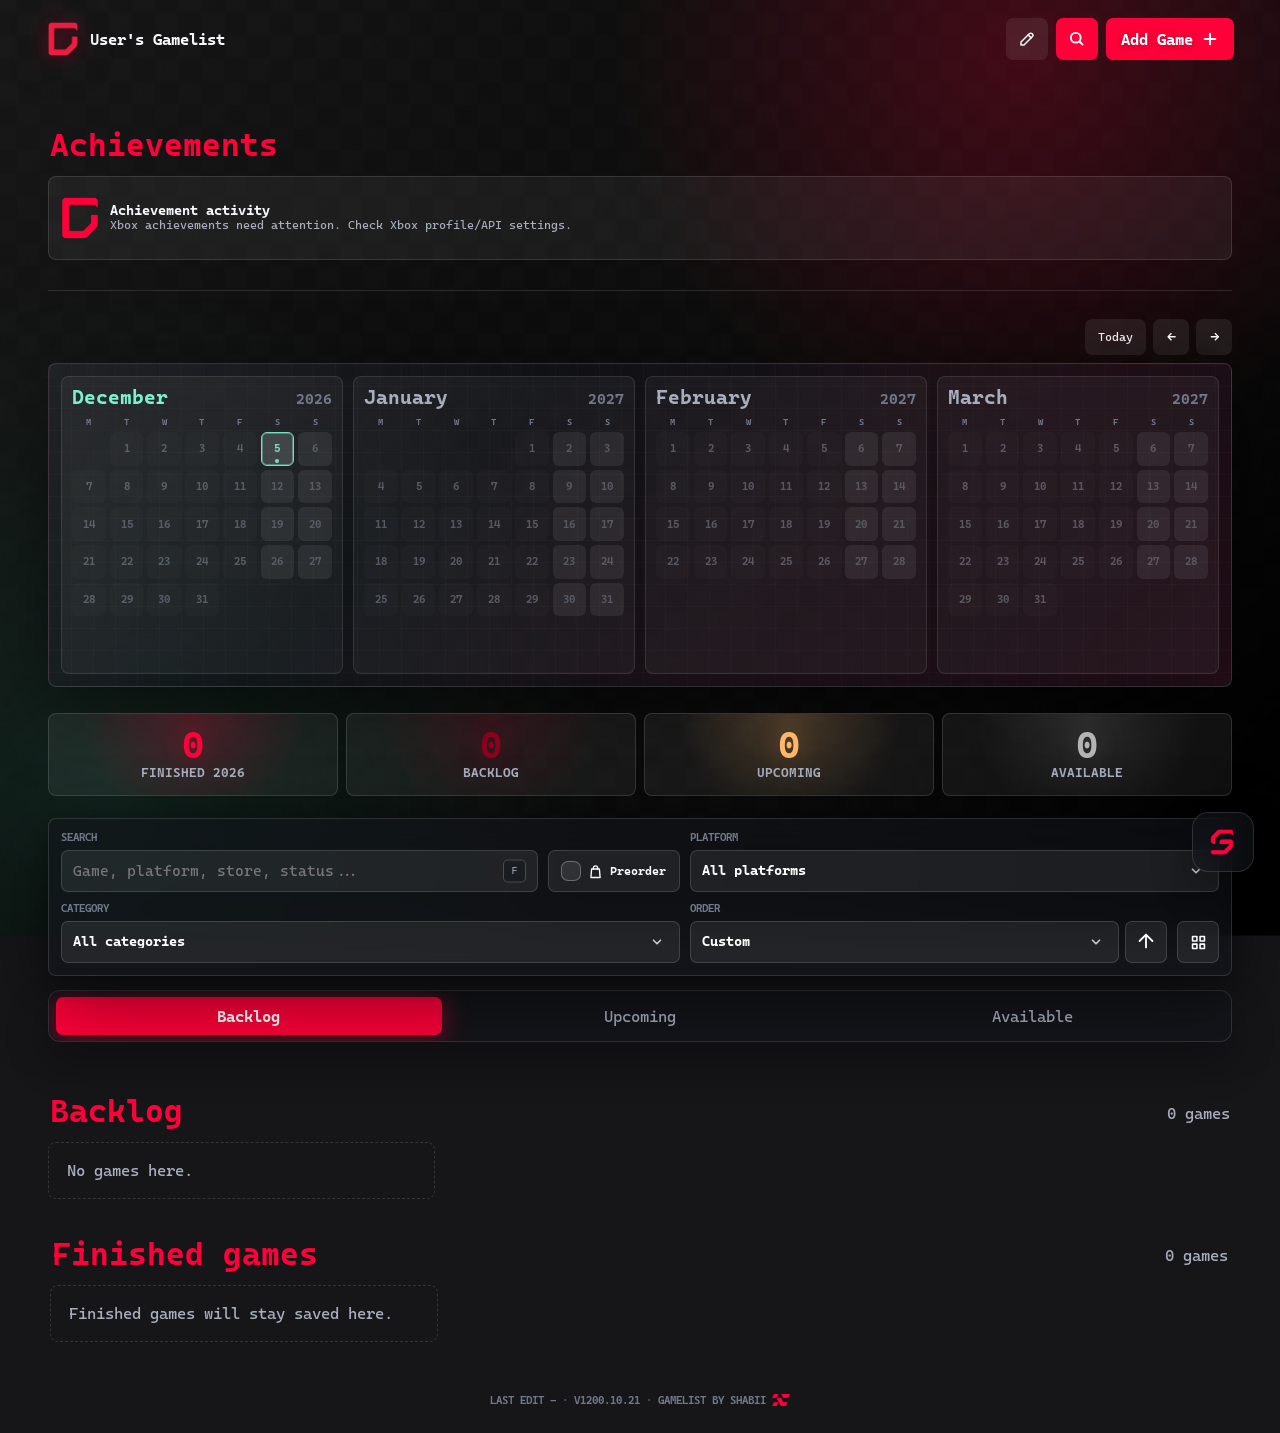
==== index.html @ 50c92361 "Sync from upstream while preserving local config" ====
<!doctype html>
<html lang="en" class="theme-booting theme-fonts-loading">
  <head>
    <meta charset="utf-8">
    <meta name="viewport" content="width=device-width, initial-scale=1">
    <meta name="color-scheme" content="dark">
    <meta name="theme-color" content="#ff0039">
    <meta name="apple-mobile-web-app-capable" content="yes">
    <meta name="apple-mobile-web-app-title" content="Gamelist">
    <meta name="apple-mobile-web-app-status-bar-style" content="black-translucent">
    <title>Shabii's Gamelist</title>
    <link rel="icon" type="image/png" href="assets/Icon.png">
    <link rel="apple-touch-icon" href="assets/app-Icon.png">
    <link rel="manifest" href="manifest.webmanifest">
    <style>html.theme-booting:not(.from-pull-navigation) body{visibility:hidden}</style>
    <script>
      if ("serviceWorker" in navigator) {
        const hadController = Boolean(navigator.serviceWorker.controller);
        if (hadController) navigator.serviceWorker.addEventListener("controllerchange", () => window.location.reload(), { once: true });
        navigator.serviceWorker.register("/service-worker.js").catch(() => {});
      }
    </script>
    <script>
      (() => {
        const root = document.documentElement;
        if (new URLSearchParams(location.search).get("pull") === "1") {
          root.classList.add("from-pull-navigation");
          try {
            if (sessionStorage.getItem("gamelist-editor") === "true") root.classList.add("from-authenticated-navigation");
          } catch {}
        }
        const settingsKey = "gamelist:settings:v1";
        const themes = {
          shabii: { title: "Shabii's Gamelist", shortName: "Gamelist", icon: "assets/Icon.png", appIcon: "assets/app-Icon.png", color: "#ff0039" },
          kash: { title: "Kash's Gamelist", shortName: "Kash", icon: "assets/kh_icon.png", appIcon: "assets/kh_app-icon.png", color: "#005cff" },
        };
        const custom = (settings, fallbackKey) => {
          const theme = settings.customTheme || {};
          const owner = String(settings.defaultOwner || "Owner").trim() || "Owner";
          const hex = (value, fallback) => /^#?[0-9a-fA-F]{6}$/.test(value || "") ? `#${String(value).replace("#", "")}` : fallback;
          const main = theme.mainColorReset === false ? hex(theme.mainColor, themes[fallbackKey].color) : themes[fallbackKey].color;
          const accent = theme.accentColorReset === false ? hex(theme.accentColor, "#79f2ce") : "#79f2ce";
          const gradient = hex(theme.gradientColor, main);
          const extra = hex(theme.extraColor, "#7c5cff");
          const fonts = { antique: "Antique Olive Nord", georgia: "Georgia Bold", pokemon: "Pokemon GBA", pixel: "04B 30", michroma: "Michroma", minecraft: "Minecraft", mata: "Mata Regular" };
          const source = (value) => ({ main, accent, gradient, extra })[value] || main;
          const mix = (color, alpha) => {
            const int = Number.parseInt(color.slice(1), 16);
            return `rgba(${(int >> 16) & 255}, ${(int >> 8) & 255}, ${int & 255}, ${alpha})`;
          };
          const defaultIcon = (kind) => {
            const fallback = kind === "app" ? themes[fallbackKey].appIcon : themes[fallbackKey].icon;
            if (theme.mainColorReset !== false) return fallback;
            try { return localStorage.getItem(`gamelist:tinted-icon:${kind}:${main}`) || fallback; } catch { return fallback; }
          };
          const icon = owner.toLowerCase() === "kash" ? themes.kash.icon : (theme.gamelistIcon || defaultIcon("gamelist"));
          return { title: `${owner}'s Gamelist`, shortName: "Gamelist", icon, appIcon: theme.appIcon || defaultIcon("app"), color: main, accent, gradient, extra, glow1: mix(source(theme.glowPrimary), .22), glow2: mix(source(theme.glowSecondary || "accent"), .14), background: theme.backgroundImage || "", font: fonts[theme.accentFont] || "Cascadia Code", fontKey: theme.accentFont || "", mode: theme.mode === "light" ? "light" : "dark", disableGlow: Boolean(theme.disableGlow), gradientOn: Boolean(theme.gradient), uppercaseTitles: Boolean(theme.uppercaseTitles), bigLogo: fallbackKey === "kash" || Boolean(theme.bigLogo) };
        };
        const apply = (key, settings = {}) => {
          const themeKey = themes[key] ? key : "shabii";
          const theme = custom(settings, themeKey);
          window.__initialTheme = theme;
          root.dataset.initialTheme = themeKey;
          root.classList.toggle("theme-kash", themeKey === "kash");
          root.classList.toggle("theme-light", theme.mode === "light");
          root.classList.toggle("theme-no-glow", theme.disableGlow);
          root.classList.toggle("theme-gradient", theme.gradientOn);
          root.classList.toggle("theme-uppercase-titles", theme.uppercaseTitles);
          root.classList.toggle("theme-big-logo", theme.bigLogo);
          root.classList.toggle("theme-font-antique", theme.fontKey === "antique");
          root.classList.toggle("theme-font-pokemon", theme.fontKey === "pokemon");
          root.classList.toggle("theme-font-michroma", theme.fontKey === "michroma");
          root.classList.toggle("theme-font-mata", theme.fontKey === "mata");
          root.style.setProperty("--accent", theme.color);
          root.style.setProperty("--accent-1", theme.accent);
          root.style.setProperty("--accent-2", theme.accent);
          root.style.setProperty("--title-gradient-start", theme.gradientOn ? theme.gradient : theme.color);
          root.style.setProperty("--title-gradient-end", theme.color);
          root.style.setProperty("--extra-color", theme.extra);
          root.style.setProperty("--glow-primary", theme.glow1);
          root.style.setProperty("--glow-secondary", theme.glow2);
          root.style.setProperty("--custom-backdrop-image", theme.background ? `url("${theme.background.replace(/"/g, "%22")}")` : "var(--default-backdrop-image)");
          root.style.setProperty("--display-title-font", `"${theme.font}", "Cascadia Code", ui-monospace, monospace`);
          document.body?.classList.toggle("theme-kash", themeKey === "kash");
          document.body?.classList.toggle("theme-light", theme.mode === "light");
          document.body?.classList.toggle("theme-no-glow", theme.disableGlow);
          document.body?.classList.toggle("theme-gradient", theme.gradientOn);
          document.body?.classList.toggle("theme-uppercase-titles", theme.uppercaseTitles);
          document.body?.classList.toggle("theme-big-logo", theme.bigLogo);
          document.body?.classList.toggle("theme-font-antique", theme.fontKey === "antique");
          document.body?.classList.toggle("theme-font-pokemon", theme.fontKey === "pokemon");
          document.body?.classList.toggle("theme-font-michroma", theme.fontKey === "michroma");
          document.body?.classList.toggle("theme-font-mata", theme.fontKey === "mata");
          document.title = theme.title;
          document.querySelector("meta[name='theme-color']")?.setAttribute("content", theme.color);
          document.querySelector("meta[name='apple-mobile-web-app-title']")?.setAttribute("content", theme.shortName);
          document.querySelector("link[rel='icon']")?.setAttribute("href", theme.icon);
          document.querySelector("link[rel='apple-touch-icon']")?.setAttribute("href", theme.appIcon);
          warmThemeImages(theme);
          return themeKey;
        };
        const warmThemeImages = (theme) => {
          [theme.icon, theme.appIcon, theme.background].filter(Boolean).forEach((src) => {
            try {
              const image = new Image();
              image.decoding = "async";
              image.src = src;
              if (!src.startsWith("data:") && !document.querySelector(`link[data-theme-preload][href="${CSS.escape(src)}"]`)) {
                const link = document.createElement("link");
                link.rel = "preload";
                link.as = "image";
                link.href = src;
                link.dataset.themePreload = "true";
                document.head.appendChild(link);
              }
            } catch {}
          });
        };
        const waitForDisplayFont = async (theme) => {
          const fontFiles = {
            "Cascadia Code": ["assets/fonts/CascadiaCode.woff2", "font/woff2", 700],
            "Antique Olive Nord": ["assets/fonts/AntiqueOliveNord.woff2", "font/woff2", 900],
            "Georgia Bold": ["assets/fonts/Georgia-Bold.ttf", "font/ttf", 800],
            "Pokemon GBA": ["assets/fonts/pokemon-emerald.ttf", "font/ttf", 400],
            "04B 30": ["assets/fonts/04B_30.TTF", "font/ttf", 400],
            Michroma: ["assets/fonts/Michroma.ttf", "font/ttf", 400],
            Minecraft: ["assets/fonts/Minecraft.ttf", "font/ttf", 400],
            "Mata Regular": ["assets/fonts/Mata%20Regular.otf", "font/otf", 400],
          };
          const [src, type, weight] = fontFiles[theme.font] || fontFiles["Cascadia Code"];
          if (!document.querySelector(`link[data-display-font-preload][href="${src}"]`)) {
            const link = document.createElement("link");
            link.rel = "preload";
            link.as = "font";
            link.type = type;
            link.crossOrigin = "anonymous";
            link.href = src;
            link.dataset.displayFontPreload = "true";
            document.head.appendChild(link);
          }
          await new Promise((resolve) => {
            const settle = () => resolve();
            const timer = window.setTimeout(settle, 1400);
            const load = () => document.fonts.load(`${weight} 40px "${theme.font}"`).then(settle, settle);
            if (document.readyState === "loading") {
              document.addEventListener("DOMContentLoaded", () => load().finally(() => window.clearTimeout(timer)), { once: true });
            } else {
              load().finally(() => window.clearTimeout(timer));
            }
          });
          root.classList.remove("theme-fonts-loading");
        };
        const saveTheme = (key, nextSettings = null) => {
          try {
            const settings = JSON.parse(localStorage.getItem(settingsKey) || "{}");
            localStorage.setItem(settingsKey, JSON.stringify({ ...settings, ...(nextSettings || {}), theme: key }));
          } catch {}
        };
        let savedSettings = {};
        let savedTheme = "";
        try {
          savedSettings = JSON.parse(localStorage.getItem(settingsKey) || "{}");
          savedTheme = savedSettings.theme || "";
        } catch {}
        window.__applyInitialTheme = apply;
        window.__initialThemeReady = (savedTheme
          ? Promise.resolve(apply(savedTheme, savedSettings))
          : fetch("/api/sync?settings=1", { cache: "no-store" })
            .then((response) => response.ok ? response.json() : {})
            .then((data) => {
              const key = themes[data?.settings?.theme] ? data.settings.theme : "shabii";
              saveTheme(key, data?.settings || {});
              return apply(key, data?.settings || {});
            })
            .catch(() => apply("shabii", {}))).then(async () => {
              await waitForDisplayFont(window.__initialTheme || {});
              return root.dataset.initialTheme;
            });
        window.setTimeout(() => root.classList.remove("theme-booting"), 3500);
      })();
    </script>
    <link rel="preload" as="image" href="assets/kh_icon.png">
    <link rel="preload" as="image" href="assets/kh_app-icon.png">
    <link rel="preload" as="image" href="assets/platforms/playstation.png">
    <link rel="preload" as="image" href="assets/platforms/steam.png">
    <link rel="preload" as="image" href="assets/platforms/switch.png">
    <link rel="preload" as="image" href="assets/sites/howlongtobeat.png">
    <link rel="preload" as="image" href="assets/sites/neoseeker.png">
    <link rel="preload" as="image" href="assets/sites/nintendo.png">
    <link rel="preload" as="image" href="assets/sites/playstation.png">
    <link rel="preload" as="image" href="assets/sites/psnprofiles.png">
    <link rel="preload" as="image" href="assets/sites/rpgsite.png">
    <link rel="preload" as="image" href="assets/sites/steam.png">
    <link rel="preload" as="image" href="assets/sites/wikipedia.ico">
    <link rel="preload" as="image" href="assets/stores/amazon.ico">
    <link rel="preload" as="image" href="assets/stores/game.ico">
    <link rel="preload" as="image" href="assets/stores/retroisland.png">
    <link rel="preload" as="image" href="assets/stores/xtralife.ico">
    <link rel="stylesheet" href="styles.css">
    <link rel="stylesheet" href="game-editor-layout.css">
  </head>
  <body class="auth-checking">
    <script>
      (() => {
        const theme = window.__initialTheme || {};
        const themeKey = document.documentElement.dataset.initialTheme;
        document.body.classList.toggle("theme-kash", themeKey === "kash");
        document.body.classList.toggle("theme-light", theme.mode === "light");
        document.body.classList.toggle("theme-no-glow", Boolean(theme.disableGlow));
        document.body.classList.toggle("theme-gradient", Boolean(theme.gradientOn));
        document.body.classList.toggle("theme-uppercase-titles", Boolean(theme.uppercaseTitles));
        document.body.classList.toggle("theme-big-logo", Boolean(theme.bigLogo));
        document.body.classList.toggle("theme-font-antique", theme.fontKey === "antique");
        document.body.classList.toggle("theme-font-pokemon", theme.fontKey === "pokemon");
        document.body.classList.toggle("theme-font-michroma", theme.fontKey === "michroma");
        document.body.classList.toggle("theme-font-mata", theme.fontKey === "mata");
        document.body.classList.toggle("can-edit", sessionStorage.getItem("gamelist-editor") === "true");
      })();
    </script>
    <div class="backdrop"></div>
    <header class="topbar">
      <a class="brand" href="#backlog" aria-label="Shabii's Gamelist">
        <img class="brand-mark" src="assets/Icon.png" alt="">
        <span>Shabii's Gamelist</span>
      </a>
      <button class="brand-version-chip" id="brandVersion" type="button" hidden>Version -</button>
      <script>
        (() => {
          const theme = window.__initialTheme;
          if (!theme) return;
          const brand = document.currentScript.previousElementSibling?.previousElementSibling;
          const mark = brand?.querySelector(".brand-mark");
          const label = brand?.querySelector("span:last-child");
          if (mark && theme.icon) mark.src = theme.icon;
          if (label && theme.title) label.textContent = theme.title;
          if (brand && theme.title) brand.setAttribute("aria-label", theme.title);
        })();
      </script>
      <div class="top-actions">
        <button class="icon-button" id="syncButton" type="button" title="Sync" aria-label="Sync">
          <svg class="reload-icon" viewBox="0 0 24 24" aria-hidden="true">
            <path d="M19 8.2A7.2 7.2 0 1 0 20.1 14"></path>
            <path d="M19.2 3.8v4.8h-4.8"></path>
          </svg>
        </button>
        <button class="ghost-button" id="loginButton" type="button" title="Edit" aria-label="Edit" data-i18n-title="Edit" data-i18n-aria-label="Edit" hidden>
          <svg class="pencil-icon" viewBox="0 0 24 24" aria-hidden="true">
            <path d="M4 20h4l11-11a2.8 2.8 0 0 0-4-4L4 16v4Z"></path>
            <path d="M13.5 6.5l4 4"></path>
          </svg>
        </button>
        <button class="icon-button" id="settingsButton" type="button" title="Settings" aria-label="Settings" data-i18n-title="Settings" data-i18n-aria-label="Settings" aria-busy="true" disabled hidden>
          <svg class="settings-icon" viewBox="0 0 24 24" aria-hidden="true">
            <path d="M4 6h10M18 6h2M4 12h2M10 12h10M4 18h10M18 18h2"></path>
            <circle cx="16" cy="6" r="2"></circle>
            <circle cx="8" cy="12" r="2"></circle>
            <circle cx="16" cy="18" r="2"></circle>
          </svg>
        </button>
        <button class="ghost-button" id="fetchPricesButton" type="button" hidden>
          <svg class="euro-icon" viewBox="0 0 24 24" aria-hidden="true">
            <path d="M19 5.5A7 7 0 0 0 8.2 7.1 7.4 7.4 0 0 0 7 12a7.4 7.4 0 0 0 1.2 4.9A7 7 0 0 0 19 18.5"></path>
            <path d="M4 10h10"></path>
            <path d="M4 14h10"></path>
          </svg>
          <span class="button-label">Fetch New Prices</span>
        </button>
        <button class="primary-button" id="addButton" type="button" hidden>
          <span class="button-label">Add Game</span>
          <span class="button-icon" aria-hidden="true">
            <svg class="plus-icon" viewBox="0 0 24 24">
              <path d="M12 5v14"></path>
              <path d="M5 12h14"></path>
            </svg>
          </span>
        </button>
        <button class="primary-button top-search-button" id="searchButton" type="button" title="Search" aria-label="Search" data-i18n-title="Search" data-i18n-aria-label="Search">
          <span class="button-icon" aria-hidden="true">
            <svg class="search-icon" viewBox="0 0 24 24">
              <circle cx="11" cy="11" r="6.5"></circle>
              <path d="m16 16 4 4"></path>
            </svg>
          </span>
        </button>
        <script>
          if (sessionStorage.getItem("gamelist-editor") === "true") document.querySelector("#addButton")?.removeAttribute("hidden");
        </script>
      </div>
    </header>

    <main class="shell">
      <section class="playing-section" id="playingSection" hidden></section>

      <section class="goty-section" id="gotySection" hidden>
        <div class="column-head">
          <div>
            <div class="goty-title-row">
              <h2 id="gotyTitle" data-i18n="Games of the year">Games of the year</h2>
              <span class="goty-year-count" id="gotyYearCount"></span>
            </div>
          </div>
          <div class="goty-head-actions">
            <label class="goty-year-select">
              <select id="gotyYearSelect" aria-label="Game of the year picks year" data-i18n-aria-label="Game of the year picks year"></select>
            </label>
            <button class="ghost-button goty-edit-button" id="gotyEditButton" type="button" data-i18n="Edit" hidden>Edit</button>
            <button class="ghost-button goty-save-button" id="gotySaveButton" type="button" data-i18n="Save">Save</button>
          </div>
        </div>
        <div class="goty-grid" id="gotyGrid"></div>
      </section>

      <section class="achievement-section" id="achievementSection">
        <div class="column-head">
          <div>
            <h2 data-i18n="Achievements">Achievements</h2>
          </div>
        </div>
        <div class="achievement-panel" id="achievementPanel">
          <div class="achievement-loading">Loading latest achievements...</div>
        </div>
      </section>

      <section class="calendar-section hero">
        <div class="release-calendar" id="releaseCalendar" aria-label="Upcoming release calendar"></div>
      </section>

      <section class="highlights-section">
        <div class="stats" id="stats" aria-live="polite"></div>
      </section>

      <section class="toolbar glass">
        <label class="search">
          <span data-i18n="Search">Search</span>
          <span class="search-field">
            <input id="searchInput" type="search" placeholder="Game, platform, store, status..." data-i18n-placeholder="Game, platform, store, status...">
            <kbd class="search-shortcut" aria-hidden="true">F</kbd>
            <svg class="search-mobile-icon search-icon" viewBox="0 0 24 24" aria-hidden="true"><circle cx="11" cy="11" r="6.5"></circle><path d="m16 16 4 4"></path></svg>
          </span>
        </label>
        <label class="check-filter toggle-check toolbar-check">
          <input id="preorderedFilter" type="checkbox">
          <svg class="shopping-bag-icon preordered-filter-icon" viewBox="0 0 24 24" aria-hidden="true">
            <path d="M6.5 8.5h11l1 12h-13l1-12Z"></path>
            <path d="M9 8.5V7a3 3 0 0 1 6 0v1.5"></path>
          </svg>
          <span data-i18n="Preorder">Preorder</span>
        </label>
        <label>
          <span data-i18n="Platform">Platform</span>
          <select id="platformFilter"></select>
        </label>
        <label>
          <span data-i18n="Category">Category</span>
          <select id="tagFilter"></select>
        </label>
        <label class="order-label">
          <span data-i18n="Order">Order</span>
          <div class="order-control">
            <select id="sortFilter">
              <option value="custom" selected data-i18n="Custom">Custom</option>
              <option value="time" data-i18n="Time">Time</option>
              <option value="added" data-i18n="Last added">Last added</option>
              <option value="title" data-i18n="Name">Name</option>
              <option value="platform" data-i18n="Platform">Platform</option>
              <option value="playtime" data-i18n="Playtime">Playtime</option>
              <option value="rating" data-i18n="Rating">Rating</option>
            </select>
            <button class="direction-toggle" id="sortDirectionButton" type="button" title="Sort ascending" aria-label="Sort ascending"><svg class="sort-arrow-icon" viewBox="0 0 24 24" aria-hidden="true"><path d="M12 19V5m-7 7 7-7 7 7"></path></svg></button>
          </div>
        </label>
        <button class="icon-button view-toggle" id="viewToggleButton" type="button" title="Show as list" aria-label="Show as list"></button>
      </section>

      <nav class="mobile-section-tabs" aria-label="Mobile sections" data-i18n-aria-label="Mobile sections">
        <button type="button" data-mobile-section="new" data-i18n="New additions" hidden>New additions</button>
        <button type="button" data-mobile-section="backlog" data-i18n="Backlog">Backlog</button>
        <button type="button" data-mobile-section="upcoming" data-i18n="Upcoming">Upcoming</button>
        <button type="button" data-mobile-section="wanted" data-i18n="Available">Available</button>
      </nav>

      <section class="board" aria-live="polite">
        <article class="column" id="new" hidden>
          <div class="column-head">
            <div>
              <h2 data-i18n="New additions">New additions</h2>
            </div>
            <span id="newCount"></span>
          </div>
          <div class="card-list sortable" data-section="new"></div>
        </article>

        <article class="column" id="backlog">
          <div class="column-head">
            <div>
              <h2 data-i18n="Backlog">Backlog</h2>
            </div>
            <span id="backlogCount"></span>
          </div>
          <div class="card-list sortable" data-section="backlog"></div>
        </article>

        <article class="column" id="upcoming">
          <div class="column-head">
            <div>
              <h2 data-i18n="Upcoming">Upcoming</h2>
            </div>
            <span id="upcomingCount"></span>
          </div>
          <div class="card-list sortable" data-section="upcoming"></div>
        </article>

        <article class="column" id="wanted">
          <div class="column-head">
            <div>
              <h2 data-i18n="Available now">Available now</h2>
            </div>
            <span id="wantedCount"></span>
          </div>
          <div class="card-list sortable" data-section="wanted"></div>
        </article>
      </section>

      <section class="completed" id="completed">
        <div class="column-head">
          <div>
            <h2 data-i18n="Finished games">Finished games</h2>
          </div>
          <div class="completed-head-actions">
            <label class="completed-year-control" id="completedYearControl" hidden>
              <select id="completedYearFilter" aria-label="Finished games year">
                <option value="all">All</option>
              </select>
            </label>
            <button class="icon-button completed-stream-toggle" id="completedStreamToggleButton" type="button" title="Stream games" aria-label="Show stream games"></button>
            <button class="icon-button completed-stats-button" id="completedStatsButton" type="button" title="Stats" aria-label="Finished games stats"></button>
            <span id="completedCount"></span>
          </div>
        </div>
        <div class="completed-list" data-section="completed"></div>
        <button class="ghost-button completed-more-button" id="completedMoreButton" type="button" hidden data-i18n="See more">See more</button>
      </section>
    </main>

    <footer class="site-footer" aria-label="Site updates">
      <button id="footerDataUpdate" type="button">Last edit -</button>
      <span class="footer-separator" aria-hidden="true">·</span>
      <button id="footerVersion" type="button">Version -</button>
      <span class="footer-separator footer-credit-separator" aria-hidden="true">·</span>
      <a class="footer-credit" href="https://x.com/Shabii_exe" target="_blank" rel="noreferrer"><span>Gamelist by Shabii</span><span class="footer-credit-logo" aria-hidden="true"></span></a>
    </footer>

    <button class="icon-button scroll-top-button" id="scrollTopButton" type="button" title="Back to top" aria-label="Back to top">
      <svg class="scroll-top-icon" viewBox="0 0 24 24" aria-hidden="true">
        <polyline points="6 14 12 8 18 14"></polyline>
      </svg>
    </button>
    <button class="icon-button floating-action-button floating-search-button" id="floatingSearchButton" type="button" title="Search" aria-label="Search" data-i18n-title="Search" data-i18n-aria-label="Search">
      <svg class="search-icon" viewBox="0 0 24 24" aria-hidden="true">
        <circle cx="11" cy="11" r="6.5"></circle>
        <path d="m16 16 4 4"></path>
      </svg>
    </button>
    <div class="floating-edit-actions" id="floatingEditActions" aria-label="Quick actions">
      <button class="icon-button floating-action-button" id="floatingAddButton" type="button" title="Add Game" aria-label="Add Game" data-i18n-title="Add Game" data-i18n-aria-label="Add Game">
        <svg class="plus-icon" viewBox="0 0 24 24" aria-hidden="true">
          <path d="M12 5v14"></path>
          <path d="M5 12h14"></path>
        </svg>
      </button>
    </div>
    <nav class="mobile-action-dock" id="mobileActionDock" aria-label="Quick actions">
      <button class="mobile-dock-action" id="mobileDockUp" type="button" title="Back to top" aria-label="Back to top">
        <svg class="scroll-top-icon" viewBox="0 0 24 24" aria-hidden="true"><polyline points="6 14 12 8 18 14"></polyline></svg>
      </button>
      <button class="mobile-dock-action mobile-dock-switch" id="mobileDockSwitch" type="button" aria-label="Go to Shelf" data-i18n-aria-label="Go to Shelf">
        <span class="mobile-switch-logos" data-current-page="gamelist" aria-hidden="true"><span class="mobile-switch-logo mobile-switch-logo-shelf"></span><span class="mobile-switch-logo mobile-switch-logo-gamelist"></span></span>
        <span class="mobile-switch-label" data-i18n="Go to Shelf">Go to Shelf</span>
      </button>
      <button class="mobile-dock-action" id="mobileDockSettings" type="button" title="Settings" aria-label="Settings" data-i18n-title="Settings" data-i18n-aria-label="Settings" aria-busy="true" disabled hidden>
        <svg class="settings-icon" viewBox="0 0 24 24" aria-hidden="true"><path d="M4 6h10M18 6h2M4 12h2M10 12h10M4 18h10M18 18h2"></path><circle cx="16" cy="6" r="2"></circle><circle cx="8" cy="12" r="2"></circle><circle cx="16" cy="18" r="2"></circle></svg>
        <span data-i18n="Settings">Settings</span>
      </button>
      <button class="mobile-dock-action" id="mobileDockStats" type="button" title="Stats" aria-label="Finished games stats" data-i18n-title="Stats" data-i18n-aria-label="Finished games stats" hidden></button>
      <button class="mobile-dock-action mobile-dock-goty" id="mobileDockGoty" type="button" title="Games of the year" aria-label="Set up Games of the year" data-i18n-title="Games of the year" data-i18n-aria-label="Set up Games of the year" hidden></button>
      <button class="mobile-dock-action" id="mobileDockSearch" type="button" title="Search" aria-label="Search" data-i18n-title="Search" data-i18n-aria-label="Search">
        <svg class="search-icon" viewBox="0 0 24 24" aria-hidden="true"><circle cx="11" cy="11" r="6.5"></circle><path d="m16 16 4 4"></path></svg>
        <span data-i18n="Search">Search</span>
      </button>
      <button class="mobile-dock-action" id="mobileDockAdd" type="button" aria-label="Add Game" data-i18n-aria-label="Add Game" hidden>
        <svg class="plus-icon" viewBox="0 0 24 24" aria-hidden="true"><path d="M12 5v14M5 12h14"></path></svg>
        <span data-i18n="Add Game">Add Game</span>
      </button>
    </nav>

    <dialog id="gameDialog">
      <form method="dialog" class="modal" id="gameForm">
        <div class="modal-head">
          <div>
            <p class="eyebrow" data-i18n="Game details">Game details</p>
            <h2 id="dialogTitle">Add game</h2>
          </div>
          <div class="modal-head-actions">
            <button class="primary-button modal-head-save" id="gameDialogSaveButton" type="submit" data-i18n="Save">Save</button>
            <button class="icon-button" id="closeDialogButton" type="button" title="Close">×</button>
          </div>
        </div>

        <input type="hidden" id="gameId">
        <div class="lookup-row">
          <label>
            <span data-i18n="Search DB or IGDB URL">Search DB or IGDB URL</span>
            <input id="lookupInput" type="search" placeholder="Type a game name or paste an IGDB page" data-i18n-placeholder="Type a game name or paste an IGDB page">
          </label>
          <button class="ghost-button icon-only-button" id="lookupButton" type="button" title="Search" aria-label="Search">
            <svg class="search-icon" viewBox="0 0 24 24" aria-hidden="true">
              <circle cx="11" cy="11" r="7"></circle>
              <path d="M16.5 16.5 21 21"></path>
            </svg>
          </button>
        </div>
        <div class="lookup-results" id="lookupResults"></div>
        <div class="shelf-gamelist-target-picker game-add-destination-picker" id="gameAddDestinationPicker" hidden>
          <span class="shelf-gamelist-target-label" data-i18n="Add Game To">Add Game To</span>
          <div class="shelf-gamelist-target-options" role="group" aria-label="Add game to">
            <span class="shelf-gamelist-target-indicator" aria-hidden="true"></span>
            <button type="button" data-game-destination="gamelist"><span class="shelf-gamelist-target-logo gamelist-target-logo" aria-hidden="true"></span><span data-i18n="Gamelist">Gamelist</span></button>
            <button type="button" data-game-destination="shelf"><span class="shelf-gamelist-target-logo shelf-target-logo" aria-hidden="true"></span><span data-i18n="Shelf">Shelf</span></button>
          </div>
        </div>
        <div class="game-list-controls" id="gameListControls" role="group" aria-label="Gamelist list and preorder">
        <div class="shelf-gamelist-target-picker" id="gameAddTargetPicker" hidden>
          <div class="shelf-gamelist-target-options" role="group" aria-label="Gamelist list">
            <span class="shelf-gamelist-target-indicator" aria-hidden="true"></span>
            <button type="button" data-game-target="backlog" data-i18n="Backlog">Backlog</button>
            <button type="button" data-game-target="upcoming" data-i18n="Upcoming">Upcoming</button>
            <button type="button" data-game-target="wanted" data-i18n="Available">Available</button>
          </div>
        </div>
        <div class="game-preorder-stream-row" id="gamePreorderStreamRow">
        <div class="game-preorder-control">
          <label class="check-filter toggle-check game-preorder-check">
            <input id="gamePreorderCheck" type="checkbox">
            <span class="check-label-with-icon"><svg class="shopping-bag-icon" viewBox="0 0 24 24" aria-hidden="true"><path d="M6.5 8.5h11l1 12h-13l1-12Z"></path><path d="M9 8.5V7a3 3 0 0 1 6 0v1.5"></path></svg><span data-i18n="Preorder">Preorder</span></span>
          </label>
          <label class="preorder-store-field" id="gamePreorderStoreField" hidden>
            <span class="icon-input store-icon-input">
              <span class="field-leading-icon preorder-store-field-icon" aria-hidden="true"></span>
              <input id="preorderStoreInput" placeholder="Xtralife, Game, Amazon...">
            </span>
          </label>
        </div>
        </div>
        </div>
        <section class="form-group" id="playingFormSection">
          <h3 data-i18n="Playing">Playing</h3>
          <div class="form-grid playing-form-grid">
            <label class="check-filter toggle-check modal-playing-check">
              <input id="playingInput" type="checkbox">
              <span data-i18n="Playing">Playing</span>
            </label>
            <label class="check-filter toggle-check form-check stream-check">
              <input id="streamInput" type="checkbox">
              <span data-i18n="Stream">Stream</span>
            </label>
            <label class="playing-replay-field">
              <span data-i18n="Replay Count">Replay Count</span>
              <input id="replayCountInput" type="number" min="0" step="1" placeholder="0">
            </label>
            <label class="playing-started-field">
              <span data-i18n="Started">Started</span>
              <input id="startedAtInput" type="date">
            </label>
            <label class="playing-completed-field">
              <span data-i18n="Finished">Finished</span>
              <input id="completedAtInput" type="date">
            </label>
            <div class="playing-finish-time-control">
              <label class="playing-finish-time-field">
                <span data-i18n="Time to finish">Time to finish</span>
                <input id="finishHoursInput" type="text" inputmode="numeric" placeholder="Hours" data-i18n-placeholder="Hours">
              </label>
              <button class="icon-button playtime-refresh-button" id="editorPlaytimeRefreshButton" type="button" title="Refresh playtime" aria-label="Refresh playtime" data-i18n-title="Refresh playtime" data-i18n-aria-label="Refresh playtime">
                <svg viewBox="0 0 24 24" aria-hidden="true"><path d="M20 11a8.1 8.1 0 0 0-14.9-4L3 10"></path><path d="M3 4v6h6"></path><path d="M4 13a8.1 8.1 0 0 0 14.9 4L21 14"></path><path d="M21 20v-6h-6"></path></svg>
              </button>
            </div>
            <label class="check-filter toggle-check form-check playing-achievements-check">
              <input id="platinumInput" type="checkbox">
              <span class="achievement-check-icon" title="Completed achievements" aria-label="Completed achievements">
                <svg class="trophy-icon" viewBox="0 0 24 24" aria-hidden="true">
                  <path d="M8 4h8v4a4 4 0 0 1-8 0V4Z"></path>
                  <path d="M8 6H5a3 3 0 0 0 3 3"></path>
                  <path d="M16 6h3a3 3 0 0 1-3 3"></path>
                  <path d="M12 12v4"></path>
                  <path d="M9 20h6"></path>
                  <path d="M10 16h4v4h-4z"></path>
                </svg>
              </span>
            </label>
            <div class="rating-section">
              <h4 data-i18n="Rating">Rating</h4>
              <div class="game-rating-grid" id="playingRatingGrid"></div>
            </div>
          </div>
        </section>

        <section class="form-group" id="collectingFormSection">
          <h3 data-i18n="Collecting Information">Collecting Information</h3>
          <div class="form-grid collection-form-grid unified-game-editor-grid">
            <div class="game-editor-cover editor-cover" role="img" aria-label="Game cover preview"><img id="gameEditorCoverPreview" alt="" hidden></div>
            <label class="title-field">
              <span data-i18n="Title">Title</span>
              <input id="titleInput" required>
            </label>
            <label class="platform-field">
              <span data-i18n="Platform">Platform</span>
              <span class="icon-input platform-icon-input">
                <span class="field-leading-icon platform-field-icon" aria-hidden="true"></span>
                <input id="platformInput" list="platformOptions">
              </span>
            </label>
            <label class="check-filter toggle-check form-check collection-check digital-check">
              <input id="digitalInput" type="checkbox">
              <span class="check-label-with-icon"><svg class="download-badge-icon" viewBox="0 0 24 24" aria-hidden="true"><rect x="5" y="4.5" width="14" height="15" rx="3"></rect><path d="M12 7.5v6.5"></path><path d="M9.5 11.8 12 14.3l2.5-2.5"></path><path d="M8.8 17h6.4"></path></svg><span data-i18n="Digital">Digital</span></span>
            </label>
            <label class="list-field">
              <span data-i18n="List">List</span>
              <select id="sectionInput">
                <option value="wanted" data-i18n="Available now">Available now</option>
                <option value="upcoming" data-i18n="Upcoming">Upcoming</option>
                <option value="backlog" data-i18n="Backlog">Backlog</option>
              </select>
            </label>
            <label class="release-date-field">
              <span data-i18n="Release Date">Release Date</span>
              <input id="releaseDateInput" type="date">
            </label>
            <label class="release-text-field">
              <span data-i18n="Release Text (Optional)">Release Text (Optional)</span>
              <input id="releaseTextInput" placeholder="2026?, 18 June, TBA..." data-i18n-placeholder="2026?, 18 June, TBA...">
            </label>
            <label class="check-filter toggle-check form-check dlc-check">
              <input id="dlcInput" type="checkbox">
              <span>DLC</span>
            </label>
            <label class="check-filter toggle-check form-check collection-check emulator-check">
              <input id="emulatorInput" type="checkbox">
              <span>Emulator</span>
            </label>
            <label class="check-filter toggle-check form-check collection-check multiplayer-check">
              <input id="multiplayerInput" type="checkbox">
              <span class="check-label-with-icon"><svg class="online-globe-icon" viewBox="0 0 24 24" aria-hidden="true"><circle cx="12" cy="12" r="8"></circle><path d="M4 12h16"></path><path d="M12 4c2.1 2.2 3.2 4.8 3.2 8s-1.1 5.8-3.2 8"></path><path d="M12 4c-2.1 2.2-3.2 4.8-3.2 8s1.1 5.8 3.2 8"></path></svg><span data-i18n="Multiplayer">Multiplayer</span></span>
            </label>
            <label class="check-filter toggle-check form-check collection-check coop-check">
              <input id="coopInput" type="checkbox">
              <span class="check-label-with-icon"><svg class="coop-icon" viewBox="0 0 24 24" aria-hidden="true"><circle cx="8" cy="8" r="3"></circle><circle cx="16" cy="8" r="3"></circle><path d="M2.8 19c.4-4 2.1-6 5.2-6s4.8 2 5.2 6"></path><path d="M10.8 19c.4-4 2.1-6 5.2-6s4.8 2 5.2 6"></path></svg><span data-i18n="Coop">Coop</span></span>
            </label>
            <label class="check-filter toggle-check form-check entitlement-check psplus-check">
              <input id="psPlusInput" type="checkbox">
              <span class="check-label-with-icon"><img class="entitlement-icon" src="assets/platforms/psplus.png" alt="" aria-hidden="true"><span>PlayStation Plus</span></span>
            </label>
            <label class="check-filter toggle-check form-check entitlement-check games-with-gold-check">
              <input id="gamesWithGoldInput" type="checkbox">
              <span class="check-label-with-icon"><img class="entitlement-icon" src="assets/platforms/gameswithgold.png" alt="" aria-hidden="true"><span data-i18n="Games with Gold">Games with Gold</span></span>
            </label>
            <span class="entitlement-grid-spacer" aria-hidden="true"></span>
            <label class="length-field">
              <span data-i18n="Aproximate playtime">Aproximate playtime</span>
              <input id="lengthInput" type="number" min="0" step="1" placeholder="Hours" data-i18n-placeholder="Hours">
            </label>
            <label class="preferred-store-field">
              <span data-i18n="Preferred preorder store">Preferred preorder store</span>
              <span class="icon-input store-icon-input">
                <span class="field-leading-icon preferred-store-field-icon" aria-hidden="true"></span>
                <input id="preferredStoreInput" placeholder="Limited Run, Amazon...">
              </span>
            </label>
            <label class="owners-field">
              <span data-i18n="Owner">Owner</span>
              <input id="ownersInput" list="ownerOptions" placeholder="User, Judy..." data-i18n-placeholder="User, Judy...">
            </label>
            <label class="status-field">
              <span data-i18n="Other tags">Other tags</span>
              <input id="statusesInput" list="statusOptions" placeholder="To Collect, Scarce, Waiting for Physical" data-i18n-placeholder="To Collect, Scarce, Waiting for Physical">
            </label>
            <label class="trophy-search-field">
              <span data-i18n="Alternate Achievement search name">Alternate Achievement search name</span>
              <input id="trophyNameInput" placeholder="Optional alternate title" data-i18n-placeholder="Optional alternate title">
            </label>

          </div>
        </section>

        <section class="form-group">
          <h3 data-i18n="Game Data">Game Data</h3>
          <div class="form-grid game-data-grid">
            <label>
              <span data-i18n="Developer">Developer</span>
              <input id="developerInput" placeholder="Studio" data-i18n-placeholder="Studio">
            </label>
            <label>
              <span data-i18n="Publisher">Publisher</span>
              <input id="publisherInput" placeholder="Company" data-i18n-placeholder="Company">
            </label>
            <label class="wide game-tags-field">
              <span data-i18n="Genre">Genre</span>
              <input id="genresInput" placeholder="Adventure, RPG, FPS" data-i18n-placeholder="Adventure, RPG, FPS">
            </label>
            <label class="wide">
              <span data-i18n="Description">Description</span>
              <textarea id="descriptionInput" rows="4" placeholder="Manual description or fetched game summary" data-i18n-placeholder="Manual description or fetched game summary"></textarea>
            </label>
            <label class="wide">
              <span data-i18n="IGDB Page">IGDB Page</span>
              <input id="igdbUrlInput" placeholder="https://www.igdb.com/games/...">
            </label>
            <label class="wide">
              <span data-i18n="HowLongToBeat URL">HowLongToBeat URL</span>
              <input id="hltbUrlInput" placeholder="https://howlongtobeat.com/game/...">
            </label>
            <label class="wide game-trailer-field">
              <span data-i18n="Trailer URL">Trailer URL</span>
              <input id="trailerUrlInput" placeholder="https://www.youtube.com/watch?v=...">
            </label>
            <label class="store-link-field">
              <span data-i18n="PlayStation Store URL">PlayStation Store URL</span>
              <input id="playstationUrlInput" placeholder="https://store.playstation.com/...">
            </label>
            <label class="store-link-field">
              <span data-i18n="Nintendo Store URL">Nintendo Store URL</span>
              <input id="nintendoUrlInput" placeholder="https://www.nintendo.com/...">
            </label>
            <label class="store-link-field">
              <span data-i18n="Steam URL">Steam URL</span>
              <input id="steamUrlInput" placeholder="https://store.steampowered.com/app/...">
            </label>
            <label class="store-link-field">
              <span data-i18n="Xbox Store URL">Xbox Store URL</span>
              <input id="xboxUrlInput" placeholder="https://www.xbox.com/...">
            </label>
            <label class="wide">
              <span data-i18n="Cover URL">Cover URL</span>
              <input id="coverInput" placeholder="https://...">
            </label>
          </div>
        </section>

        <datalist id="platformOptions">
          <option value="Steam"></option>
          <option value="Game Gear"></option>
          <option value="Sega Genesis"></option>
          <option value="Sega Dreamcast"></option>
          <option value="Game Boy"></option>
          <option value="Game Boy Color"></option>
          <option value="Nintendo Entertainment System"></option>
          <option value="Super Nintendo Entertainment System"></option>
          <option value="Nintendo 64"></option>
          <option value="Nintendo Gamecube"></option>
          <option value="Game Boy Advance"></option>
          <option value="Nintendo DS"></option>
          <option value="Nintendo Wii"></option>
          <option value="Nintendo Wii U"></option>
          <option value="Nintendo 3DS"></option>
          <option value="Nintendo Switch"></option>
          <option value="Nintendo Switch 2"></option>
          <option value="Sony PlayStation"></option>
          <option value="Sony PlayStation 2"></option>
          <option value="Sony PlayStation 3"></option>
          <option value="Sony Playstation Portable"></option>
          <option value="Sony Playstation Vita"></option>
          <option value="Sony PlayStation 4"></option>
          <option value="Sony PlayStation 5"></option>
          <option value="Xbox"></option>
          <option value="Xbox 360"></option>
          <option value="Xbox One"></option>
          <option value="Xbox PC"></option>
          <option value="Xbox Series"></option>
        </datalist>

        <datalist id="statusOptions">
          <option value="To Collect"></option>
          <option value="Scarce"></option>
          <option value="Waiting for Physical"></option>
        </datalist>

        <datalist id="ownerOptions">
          <option value="User"></option>
          <option value="Jordi"></option>
          <option value="Judy"></option>
          <option value="Cage"></option>
        </datalist>

        <div class="modal-actions">
          <button class="danger-button icon-only-button" id="deleteButton" type="button" title="Delete" aria-label="Delete">
            <svg class="trash-icon" viewBox="0 0 24 24" aria-hidden="true">
              <path d="M3 6h18"></path>
              <path d="M8 6V4h8v2"></path>
              <path d="M19 6l-1 14H6L5 6"></path>
              <path d="M10 11v5"></path>
              <path d="M14 11v5"></path>
            </svg>
          </button>
          <button class="primary-button modal-save-button" id="gameDialogBottomSaveButton" type="submit" data-i18n="Save">Save</button>
        </div>
      </form>
    </dialog>

    <dialog id="editorUnsavedDialog" class="unsaved-edit-dialog">
      <article class="auth-modal glass unsaved-edit-modal">
        <div class="modal-head">
          <div><p class="eyebrow">Game editor</p><h2>Are you sure?</h2></div>
          <button class="icon-button" type="button" data-editor-unsaved-cancel aria-label="Return to editing">×</button>
        </div>
        <p class="unsaved-edit-copy">You have unsaved changes.</p>
        <div class="modal-actions unsaved-edit-actions">
          <button class="ghost-button" type="button" data-editor-unsaved-save>Close and save</button>
          <button class="primary-button" type="button" data-editor-unsaved-discard>Close without saving</button>
        </div>
      </article>
    </dialog>

    <dialog id="detailDialog">
      <article class="detail-modal glass">
        <button class="icon-button detail-close" id="detailCloseButton" type="button" title="Close">×</button>
        <div class="detail-cover">
          <img alt="">
        </div>
        <div class="detail-body">
          <h2 id="detailTitle"></h2>
          <div class="studio-line" id="detailStudio"></div>
          <div class="meta" id="detailMeta"></div>
          <div class="play-dates detail-dates" id="detailDates"></div>
          <div class="chips" id="detailChips"></div>
          <div class="store-links" id="detailStoreLinks"></div>
          <p id="detailDescription"></p>
          <div class="prices detail-prices" id="detailPrices"></div>
          <section class="detail-guides" id="detailGuides" hidden>
            <h3 data-i18n="Guides">Guides</h3>
            <div class="guide-links" id="detailGuideLinks"></div>
          </section>
          <section class="detail-rating" id="detailRating" hidden>
            <h3><span id="detailRatingTitle" data-i18n="Rating">Rating</span><span class="detail-rating-score" id="detailRatingScore"></span></h3>
            <div class="detail-rating-grid" id="detailRatingGrid"></div>
          </section>
          <section class="detail-trophies" id="detailTrophies" hidden>
            <div class="detail-trophies-head">
              <h3>
                <svg class="trophy-icon" viewBox="0 0 24 24" aria-hidden="true">
                  <path d="M8 4h8v4a4 4 0 0 1-8 0V4Z"></path>
                  <path d="M8 6H5a3 3 0 0 0 3 3"></path>
                  <path d="M16 6h3a3 3 0 0 1-3 3"></path>
                  <path d="M12 12v4"></path>
                  <path d="M9 20h6"></path>
                  <path d="M10 16h4v4h-4z"></path>
                </svg>
                <span id="detailTrophyTitle">TROPHIES</span>
              </h3>
              <div class="detail-trophy-tools">
                <span id="detailTrophyCount"></span>
                <span class="detail-trophy-percent" id="detailTrophyPercent"></span>
                <select id="detailTrophySort" aria-label="Sort trophies" data-i18n-aria-label="Sort trophies">
                  <option value="order" data-i18n="Order">Order</option>
                  <option value="name" data-i18n="Name">Name</option>
                  <option value="completed" data-i18n="Completed">Completed</option>
                </select>
                <button class="direction-toggle" id="detailTrophyDirection" type="button" title="Sort ascending" aria-label="Sort ascending"><svg class="sort-arrow-icon" viewBox="0 0 24 24" aria-hidden="true"><path d="M12 19V5m-7 7 7-7 7 7"></path></svg></button>
              </div>
            </div>
            <div class="detail-trophy-scroller" id="detailTrophyScroller">
              <div class="detail-trophy-list" id="detailTrophyList"></div>
            </div>
          </section>
        </div>
      </article>
    </dialog>

    <dialog id="historyDialog">
      <article class="history-modal glass">
        <div class="modal-head">
          <div>
            <p class="eyebrow" data-i18n="Finished games">Finished games</p>
            <h2>Finished by year</h2>
          </div>
          <button class="icon-button" id="historyCloseButton" type="button" title="Close">×</button>
        </div>
        <div class="year-tabs" id="historyYearTabs"></div>
        <div class="history-list" id="historyList"></div>
      </article>
    </dialog>

    <dialog id="gotyDialog" class="goty-dialog">
      <form method="dialog" class="goty-modal glass" id="gotyForm">
        <div class="modal-head">
          <div>
            <p class="eyebrow">MY PICKS</p>
            <h2 id="gotyDialogTitle">Pick your favorites</h2>
          </div>
          <div class="modal-head-actions">
            <button class="primary-button modal-head-save" type="submit" data-i18n="Save">Save</button>
            <button class="icon-button" id="gotyCloseButton" type="button" title="Close" data-i18n-title="Close">×</button>
          </div>
        </div>
        <div class="goty-picker-toolbar">
          <p class="goty-dialog-copy" data-i18n="Choose one finished game for every category.">Choose one finished game for every category.</p>
          <label class="goty-picker-order">
            <span data-i18n="Order">Order</span>
            <select id="gotyPickerOrder" aria-label="Game of the year picker order" data-i18n-aria-label="Game of the year picker order">
              <option value="time" data-i18n="Time">Time</option>
              <option value="rating" data-i18n="Rating">Rating</option>
              <option value="name" data-i18n="Name">Name</option>
              <option value="platform" data-i18n="Platform">Platform</option>
            </select>
          </label>
        </div>
        <div class="goty-picker-grid" id="gotyPickerGrid"></div>
        <div class="goty-dialog-actions">
          <button class="danger-button icon-only-button goty-reset-button" id="gotyResetButton" type="button" title="Reset" aria-label="Reset Game of the year picks" data-i18n-title="Reset" data-i18n-aria-label="Reset Game of the year picks"></button>
          <button class="primary-button goty-publish-button modal-save-button" type="submit" data-i18n="Save">Save</button>
        </div>
      </form>
    </dialog>

    <dialog id="gotyStatsPreviewDialog" class="goty-stats-preview-dialog">
      <article class="goty-stats-preview-modal finished-stats-modal glass">
        <div class="modal-head">
          <div>
            <p class="eyebrow" id="gotyStatsPreviewBrow">Before your picks</p>
            <h2 id="gotyStatsPreviewTitle">Your year in games</h2>
          </div>
        </div>
        <div class="goty-stats-preview-body finished-stats-body" id="gotyStatsPreviewBody"></div>
        <div class="goty-stats-preview-actions">
          <button class="primary-button goty-stats-preview-continue" id="gotyStatsPreviewContinueButton" type="button">See your games of the year</button>
        </div>
      </article>
    </dialog>

    <dialog id="finishedStatsDialog" class="finished-stats-dialog">
      <article class="finished-stats-modal glass">
        <div class="modal-head">
          <div>
            <p class="eyebrow" id="finishedStatsBrow">YEARLY STATISTICS</p>
            <h2 id="finishedStatsTitle">Stats</h2>
          </div>
          <div class="finished-stats-head-actions">
            <label class="finished-stats-year-picker" id="finishedStatsYearPicker" hidden>
              <span class="sr-only">Statistics year</span>
              <select id="finishedStatsYearSelect" aria-label="Statistics year"></select>
            </label>
            <button class="icon-button" id="finishedStatsCloseButton" type="button" title="Close">×</button>
          </div>
        </div>
        <div class="finished-stats-body" id="finishedStatsBody"></div>
      </article>
    </dialog>

    <dialog id="platinumDialog" class="platinum-dialog">
      <article class="platinum-modal glass">
        <div class="modal-head">
          <div>
            <p class="eyebrow" data-i18n="Achievements">Achievements</p>
            <h2 class="platinum-title" id="platinumTitle"></h2>
          </div>
          <div class="platinum-head-actions">
            <button class="icon-button" id="platinumCloseButton" type="button" title="Close">×</button>
            <span class="platinum-count-pill" id="platinumCount"></span>
          </div>
        </div>
        <div class="platinum-filter-bar" id="platinumYearTabs">
          <label class="platinum-year-select">
            <span data-i18n="Year">Year</span>
            <select id="platinumYearSelect"></select>
          </label>
          <label class="platinum-platform-select">
            <span data-i18n="Platform">Platform</span>
            <select id="platinumPlatformSelect"></select>
          </label>
          <label class="platinum-order-label">
            <span data-i18n="Order">Order</span>
            <div class="platinum-order-control">
              <select id="platinumSortSelect" aria-label="Sort completed games" data-i18n-aria-label="Sort completed games">
                <option value="time" data-i18n="Time">Time</option>
                <option value="name" data-i18n="Name">Name</option>
              </select>
              <button class="direction-toggle" id="platinumSortDirection" type="button" title="Sort descending" aria-label="Sort descending"></button>
              <button class="icon-button view-toggle section-view-toggle" id="platinumViewToggleButton" type="button" title="Grid view" aria-label="Grid view"></button>
            </div>
          </label>
        </div>
        <div class="platinum-list" id="platinumList"></div>
      </article>
    </dialog>

    <dialog id="releaseDialog">
      <article class="release-modal glass">
        <div class="modal-head">
          <div>
            <p class="eyebrow" data-i18n="Release day">Release day</p>
            <h2 id="releaseDialogTitle"></h2>
          </div>
          <button class="icon-button" id="releaseCloseButton" type="button" title="Close" data-i18n-title="Close">×</button>
        </div>
        <div class="card-list release-dialog-list" id="releaseDialogList"></div>
      </article>
    </dialog>

    <dialog id="settingsDialog" class="settings-dialog">
      <form method="dialog" class="settings-modal glass" id="settingsForm" autocomplete="off">
        <div class="modal-head">
          <div>
            <p class="eyebrow" id="settingsDialogEyebrow" data-i18n="Site settings">Site settings</p>
            <h2 class="settings-main-heading"><span id="settingsDialogTitle" data-i18n="Settings">Settings</span><button class="settings-main-back-title" id="settingsDialogBackTitle" type="button" data-settings-back aria-label="Go back" hidden><span class="settings-main-title-current"><svg class="settings-main-back-glyph" viewBox="0 0 24 24" aria-hidden="true"><path d="m15 18-6-6 6-6"/></svg><span id="settingsDialogSectionTitle"></span></span><span class="settings-main-title-hover"><svg class="settings-main-back-glyph" viewBox="0 0 24 24" aria-hidden="true"><path d="m15 18-6-6 6-6"/></svg>Go back</span></button></h2>
          </div>
          <div class="modal-head-actions">
            <button class="primary-button modal-head-save" type="submit" data-i18n="Save">Save</button>
            <button class="icon-button" id="settingsCloseButton" type="button" title="Close">×</button>
          </div>
        </div>

        <div class="settings-home" id="settingsHome">
          <p class="settings-home-copy">Choose what you’d like to manage.</p>
          <div class="settings-category-grid">
            <button class="settings-category-card" type="button" data-settings-panel="design">
              <span class="settings-category-icon" aria-hidden="true"><svg viewBox="0 0 24 24"><path d="M4 20h4l11-11a2.8 2.8 0 0 0-4-4L4 16v4Z"/><path d="M13.5 6.5l4 4"/><path d="M13 20h7"/></svg></span>
              <span class="settings-category-text"><strong>Page design</strong><small>Layout, appearance, and preferences</small></span><span class="settings-category-arrow" aria-hidden="true"><svg viewBox="0 0 24 24"><path d="m9 5 7 7-7 7"/></svg></span>
            </button>
            <button class="settings-category-card" type="button" data-settings-panel="accounts">
              <span class="settings-category-icon" aria-hidden="true"><svg viewBox="0 0 24 24"><circle cx="10" cy="7" r="4"/><path d="M3 21v-2a5 5 0 0 1 5-5h4a5 5 0 0 1 5 5v2M19 8v6m3-3h-6"/></svg></span>
              <span class="settings-category-text"><strong>Accounts</strong><small>Connected services and sign out</small></span><span class="settings-category-arrow" aria-hidden="true"><svg viewBox="0 0 24 24"><path d="m9 5 7 7-7 7"/></svg></span>
            </button>
            <button class="settings-category-card" type="button" data-settings-panel="data">
              <span class="settings-category-icon" aria-hidden="true"><svg viewBox="0 0 24 24"><path d="M6 3h9l4 4v14H6zM14 3v5h5M9 12h7M9 16h7"/></svg></span>
              <span class="settings-category-text"><strong>Your Data</strong><small>Import and export your collections</small></span><span class="settings-category-arrow" aria-hidden="true"><svg viewBox="0 0 24 24"><path d="m9 5 7 7-7 7"/></svg></span>
            </button>
            <button class="settings-category-card" type="button" data-settings-panel="dev" hidden>
              <span class="settings-category-icon" aria-hidden="true"><svg viewBox="0 0 24 24"><path d="m8 5-6 7 6 7M16 5l6 7-6 7M14 3l-4 18"/></svg></span>
              <span class="settings-category-text"><strong>Dev Features</strong><small>Tools and experimental features</small></span><span class="settings-category-arrow" aria-hidden="true"><svg viewBox="0 0 24 24"><path d="m9 5 7 7-7 7"/></svg></span>
            </button>
          </div>
          <section class="settings-dev-home" id="settingsDevHome" hidden>
            <h3>Dev Features</h3>
            <div class="settings-dev-links" id="settingsDevFeatures"></div>
          </section>
        </div>

        <section class="settings-window-panel" data-settings-window="design" hidden>
          <section class="settings-section"><h3 data-i18n="Gamelist page layout">Gamelist page layout</h3><div class="settings-layout" id="settingsLayoutList" aria-label="Page order"></div></section>
          <p class="eyebrow settings-detail-title" data-i18n="Details">Details</p>
          <section class="settings-grid settings-detail-grid">
          <div class="settings-preference-row" id="settingsPreferencesBeforeCurrency"></div>
          <label class="settings-detail-compact">
            <span data-i18n="Currency">Currency</span>
            <select id="settingsCurrency">
              <option value="EUR">EUR</option>
              <option value="USD">USD</option>
              <option value="GBP">GBP</option>
              <option value="JPY">JPY</option>
            </select>
          </label>
          <label class="settings-detail-compact">
            <span data-i18n="Region">Region</span>
            <select id="settingsRegion">
              <option value="ES" data-flag="assets/flags/es.svg" data-i18n="Spain">Spain</option>
              <option value="IT" data-flag="assets/flags/it.svg" data-i18n="Italy">Italy</option>
              <option value="IE" data-flag="assets/flags/ie.svg" data-i18n="Ireland">Ireland</option>
              <option value="FR" data-flag="assets/flags/fr.svg" data-i18n="France">France</option>
              <option value="PT" data-flag="assets/flags/pt.svg" data-i18n="Portugal">Portugal</option>
              <option value="JP" data-flag="assets/flags/jp.svg" data-i18n="Japan">Japan</option>
              <option value="MX" data-flag="assets/flags/mx.svg" data-i18n="Mexico">Mexico</option>
              <option value="US" data-flag="assets/flags/us.svg">US</option>
              <option value="UK" data-flag="assets/flags/gb.svg">UK</option>
            </select>
          </label>
          <label class="settings-detail-compact">
            <span data-i18n="Language">Language</span>
            <select id="settingsLanguage">
              <option value="en">English</option>
              <option value="es-ES">Castellano</option>
            </select>
          </label>
          <div class="settings-preference-row" id="settingsPreferencesAfterLanguage"></div>
          </section>
          <section class="settings-section">
          <h3 data-i18n="Stores">Stores</h3>
          <div class="settings-store-list" id="settingsStores"></div>
          </section>
          <section class="settings-section settings-inline-theme-section">
            <p class="eyebrow settings-customize-title">Customize Theme</p>
            <div id="settingsThemeEditor"></div>
          </section>
        </section>

        <section class="settings-window-panel settings-accounts-section" data-settings-window="accounts" hidden>
          <label class="settings-account-field settings-default-owner-field">
            <span data-i18n="Default owner">Default owner</span>
            <input id="settingsDefaultOwner" autocomplete="off">
          </label>
          <hr class="settings-account-separator">
          <div id="settingsAccountsMount"></div>
          <button class="settings-logout-button" id="settingsLogoutButton" type="button"><svg class="exit-icon" viewBox="0 0 24 24" aria-hidden="true"><path d="M10 5H6.8A2.8 2.8 0 0 0 4 7.8v8.4A2.8 2.8 0 0 0 6.8 19H10"></path><path d="M14 8l4 4-4 4"></path><path d="M8 12h10"></path></svg> Log out of my account</button>
        </section>

        <section class="settings-window-panel settings-csv-section" data-settings-window="data" hidden>
          <div class="settings-csv-data" id="settingsCsvData"></div>
        </section>

        <section class="settings-window-panel settings-dev-section" data-settings-window="dev" hidden>
          <div class="settings-dev-links" id="settingsDevPanelFeatures"></div>
        </section>

        <div class="modal-actions">
          <button class="primary-button modal-save-button" type="submit" data-i18n="Save">Save</button>
        </div>
      </form>
    </dialog>

    <dialog id="settingsUnsavedDialog" class="settings-unsaved-dialog">
      <article class="auth-modal glass settings-unsaved-modal">
        <div class="modal-head">
          <div>
            <p class="eyebrow">Settings</p>
            <h2>Are you sure?</h2>
          </div>
          <button class="icon-button" type="button" data-settings-unsaved-cancel aria-label="Go back to settings">×</button>
        </div>
        <p class="settings-unsaved-copy">You have unsaved changes.</p>
        <div class="modal-actions settings-unsaved-actions">
          <button class="ghost-button" type="button" data-settings-unsaved-save></button>
          <button class="primary-button" type="button" data-settings-unsaved-discard></button>
        </div>
      </article>
    </dialog>

    <dialog id="authDialog">
      <form method="dialog" class="auth-modal glass" id="authForm">
        <div class="modal-head">
          <div>
            <p class="eyebrow">Editor</p>
            <h2>Password</h2>
          </div>
          <button class="icon-button" id="authCloseButton" type="button" title="Close">×</button>
        </div>
        <label>
          <span>Editor password</span>
          <input id="authPasswordInput" type="password" autocomplete="current-password" autofocus>
        </label>
        <p class="auth-error" id="authError" hidden>Wrong password.</p>
        <div class="modal-actions">
          <button class="ghost-button" id="authCancelButton" type="button">Cancel</button>
          <button class="primary-button" type="submit">Unlock</button>
        </div>
      </form>
    </dialog>

    <dialog id="finishTimeDialog">
      <form method="dialog" class="auth-modal finish-time-modal glass" id="finishTimeForm">
        <div class="modal-head">
          <div>
            <p class="eyebrow">CONGRATULATIONS</p>
            <h2>Time to finish</h2>
          </div>
          <button class="icon-button" id="finishTimeCloseButton" type="button" title="Close">×</button>
        </div>
        <div class="finish-time-main-row">
          <div class="finish-time-input-control">
            <label>
              <span>Aproximate time</span>
              <input id="finishTimeInput" type="text" inputmode="numeric" placeholder="Hours" autofocus>
            </label>
            <button class="icon-button playtime-refresh-button" id="finishTimeRefreshButton" type="button" title="Refresh playtime" aria-label="Refresh playtime" data-i18n-title="Refresh playtime" data-i18n-aria-label="Refresh playtime">
              <svg viewBox="0 0 24 24" aria-hidden="true"><path d="M20 11a8.1 8.1 0 0 0-14.9-4L3 10"></path><path d="M3 4v6h6"></path><path d="M4 13a8.1 8.1 0 0 0 14.9 4L21 14"></path><path d="M21 20v-6h-6"></path></svg>
            </button>
          </div>
          <label class="check-filter toggle-check form-check finish-trophy-check">
            <input id="finishPlatinumInput" type="checkbox">
            <span class="achievement-check-icon" title="Completed achievements" aria-label="Completed achievements">
              <svg class="trophy-icon" viewBox="0 0 24 24" aria-hidden="true">
                <path d="M8 4h8v4a4 4 0 0 1-8 0V4Z"></path>
                <path d="M8 6H5a3 3 0 0 0 3 3"></path>
                <path d="M16 6h3a3 3 0 0 1-3 3"></path>
                <path d="M12 12v4"></path>
                <path d="M9 20h6"></path>
                <path d="M10 16h4v4h-4z"></path>
              </svg>
            </span>
          </label>
        </div>
        <div class="finish-time-flags-row">
          <label class="check-filter toggle-check form-check">
            <input id="finishCoopInput" type="checkbox">
            <span>Coop</span>
          </label>
          <label class="check-filter toggle-check form-check">
            <input id="finishMultiplayerInput" type="checkbox">
            <span data-i18n="Multiplayer">Multiplayer</span>
          </label>
        </div>
        <section class="rating-section finish-rating-section">
          <h3 data-i18n="Rating">Rating</h3>
          <div class="finish-rating-grid" id="finishRatingGrid"></div>
        </section>
        <p class="auth-error" id="finishTimeError" hidden>Use whole numbers only.</p>
        <div class="modal-actions">
          <button class="ghost-button" id="finishTimeSkipButton" type="button">Skip</button>
          <button class="primary-button modal-save-button" type="submit">Save</button>
        </div>
      </form>
    </dialog>

    <template id="cardTemplate">
      <article class="game-card glass" draggable="false">
        <div class="card-trailer" aria-hidden="true"></div>
        <button class="icon-button trailer-toggle" type="button" title="Pause trailer" aria-label="Pause trailer" hidden></button>
        <button class="cover-button" type="button">
          <img alt="">
        </button>
        <div class="game-main">
          <div class="title-line">
            <div class="title-wrap">
              <h3></h3>
              <div class="title-owners"></div>
            </div>
            <button class="icon-button edit-action" type="button" title="Edit" aria-label="Edit">
              <svg class="pencil-icon" viewBox="0 0 24 24" aria-hidden="true">
                <path d="M4 20h4l11-11a2.8 2.8 0 0 0-4-4L4 16v4Z"></path>
                <path d="M13.5 6.5l4 4"></path>
              </svg>
            </button>
          </div>
          <div class="studio-line"></div>
          <div class="meta"></div>
          <div class="play-dates"></div>
          <div class="chips"></div>
          <div class="card-trophies"></div>
          <div class="card-actions">
            <button class="primary-button bought-action" type="button">Backlog</button>
            <button class="primary-button complete-action" type="button">Finished</button>
            <button class="ghost-button backlog-action" type="button" title="Backlog" aria-label="Move back to backlog">
              <svg class="back-icon" viewBox="0 0 24 24" aria-hidden="true">
                <path d="M10 6 4 12l6 6"></path>
                <path d="M4 12h10a6 6 0 0 1 6 6"></path>
              </svg>
              <span class="action-label">Backlog</span>
            </button>
            <button class="ghost-button trophy-action" type="button" title="Completed" aria-label="Completed">
              <svg class="trophy-icon" viewBox="0 0 24 24" aria-hidden="true">
                <path d="M8 4h8v4a4 4 0 0 1-8 0V4Z"></path>
                <path d="M8 6H5a3 3 0 0 0 3 3"></path>
                <path d="M16 6h3a3 3 0 0 1-3 3"></path>
                <path d="M12 12v4"></path>
                <path d="M9 20h6"></path>
                <path d="M10 16h4v4h-4z"></path>
              </svg>
            </button>
            <button class="ghost-button icon-only-button price-refresh-action" type="button" title="Prices" aria-label="Prices"></button>
            <button class="danger-button icon-only-button delete-action" type="button" title="Delete" aria-label="Delete">
              <svg class="trash-icon" viewBox="0 0 24 24" aria-hidden="true">
                <path d="M3 6h18"></path>
                <path d="M8 6V4h8v2"></path>
                <path d="M19 6l-1 14H6L5 6"></path>
                <path d="M10 11v5"></path>
                <path d="M14 11v5"></path>
              </svg>
            </button>
          </div>
        </div>
        <p class="notes"></p>
        <div class="prices"></div>
      </article>
    </template>

    <script type="module" src="app.js"></script>
  </body>
</html>
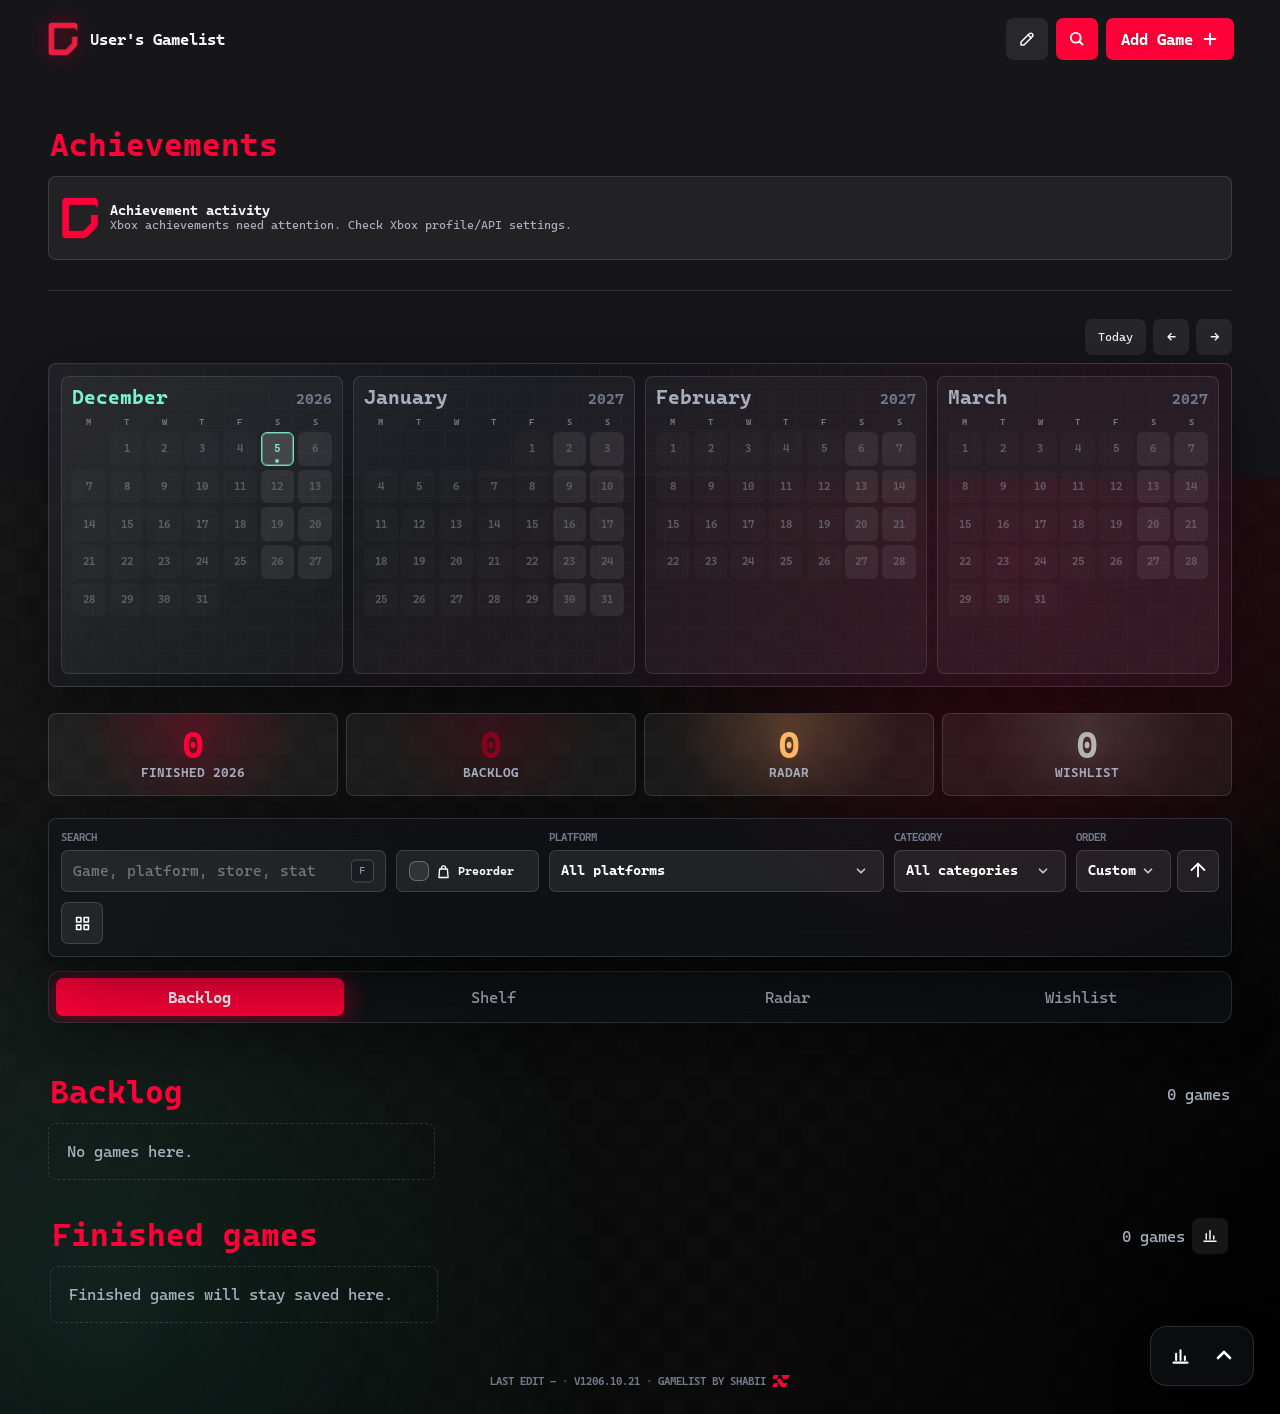
==== commit 0bb5c72a: "Sync from upstream while preserving local config" ====
--- a/index.html
+++ b/index.html
@@ -198,6 +198,8 @@
     <link rel="preload" as="image" href="assets/stores/xtralife.ico">
     <link rel="stylesheet" href="styles.css">
     <link rel="stylesheet" href="game-editor-layout.css">
+    <link rel="stylesheet" href="shelf.css">
+    <link rel="stylesheet" href="collection-workspace.css">
   </head>
   <body class="auth-checking">
     <script>
@@ -290,6 +292,7 @@
 
     <main class="shell">
       <section class="playing-section" id="playingSection" hidden></section>
+      <section id="collectionShowcase"></section>
 
       <section class="goty-section" id="gotySection" hidden>
         <div class="column-head">
@@ -322,11 +325,12 @@
       </section>
 
       <section class="calendar-section hero">
-        <div class="release-calendar" id="releaseCalendar" aria-label="Upcoming release calendar"></div>
+        <div class="release-calendar" id="releaseCalendar" aria-label="Radar release calendar"></div>
       </section>
 
       <section class="highlights-section">
         <div class="stats" id="stats" aria-live="polite"></div>
+        <div id="collectionKpis" hidden></div>
       </section>
 
       <section class="toolbar glass">
@@ -370,16 +374,20 @@
           </div>
         </label>
         <button class="icon-button view-toggle" id="viewToggleButton" type="button" title="Show as list" aria-label="Show as list"></button>
+        <div id="collectionMediaToggle" class="unified-media-toggle" role="group" aria-label="Collection format"></div>
       </section>
 
+      <section id="collectionToolbar" hidden></section>
       <nav class="mobile-section-tabs" aria-label="Mobile sections" data-i18n-aria-label="Mobile sections">
         <button type="button" data-mobile-section="new" data-i18n="New additions" hidden>New additions</button>
         <button type="button" data-mobile-section="backlog" data-i18n="Backlog">Backlog</button>
-        <button type="button" data-mobile-section="upcoming" data-i18n="Upcoming">Upcoming</button>
-        <button type="button" data-mobile-section="wanted" data-i18n="Available">Available</button>
+        <button type="button" data-mobile-section="shelf" data-i18n="Shelf">Shelf</button>
+        <button type="button" data-mobile-section="upcoming" data-i18n="Radar">Radar</button>
+        <button type="button" data-mobile-section="wanted" data-i18n="Wishlist">Wishlist</button>
       </nav>
 
       <section class="board" aria-live="polite">
+        <section id="collectionLibrary" hidden></section>
         <article class="column" id="new" hidden>
           <div class="column-head">
             <div>
@@ -403,7 +411,7 @@
         <article class="column" id="upcoming">
           <div class="column-head">
             <div>
-              <h2 data-i18n="Upcoming">Upcoming</h2>
+              <h2 data-i18n="Radar">Radar</h2>
             </div>
             <span id="upcomingCount"></span>
           </div>
@@ -413,7 +421,7 @@
         <article class="column" id="wanted">
           <div class="column-head">
             <div>
-              <h2 data-i18n="Available now">Available now</h2>
+              <h2 data-i18n="Wishlist">Wishlist</h2>
             </div>
             <span id="wantedCount"></span>
           </div>
@@ -468,6 +476,7 @@
           <path d="M5 12h14"></path>
         </svg>
       </button>
+      <button class="icon-button floating-action-button" id="floatingStatsButton" type="button" title="Statistics" aria-label="Statistics"></button>
     </div>
     <nav class="mobile-action-dock" id="mobileActionDock" aria-label="Quick actions">
       <button class="mobile-dock-action" id="mobileDockUp" type="button" title="Back to top" aria-label="Back to top">
@@ -533,8 +542,8 @@
           <div class="shelf-gamelist-target-options" role="group" aria-label="Gamelist list">
             <span class="shelf-gamelist-target-indicator" aria-hidden="true"></span>
             <button type="button" data-game-target="backlog" data-i18n="Backlog">Backlog</button>
-            <button type="button" data-game-target="upcoming" data-i18n="Upcoming">Upcoming</button>
-            <button type="button" data-game-target="wanted" data-i18n="Available">Available</button>
+            <button type="button" data-game-target="upcoming" data-i18n="Radar">Radar</button>
+            <button type="button" data-game-target="wanted" data-i18n="Wishlist">Wishlist</button>
           </div>
         </div>
         <div class="game-preorder-stream-row" id="gamePreorderStreamRow">
@@ -626,8 +635,8 @@
             <label class="list-field">
               <span data-i18n="List">List</span>
               <select id="sectionInput">
-                <option value="wanted" data-i18n="Available now">Available now</option>
-                <option value="upcoming" data-i18n="Upcoming">Upcoming</option>
+                <option value="wanted" data-i18n="Wishlist">Wishlist</option>
+                <option value="upcoming" data-i18n="Radar">Radar</option>
                 <option value="backlog" data-i18n="Backlog">Backlog</option>
               </select>
             </label>
--- a/styles.css
+++ b/styles.css
@@ -4837,8 +4837,14 @@
   overflow: hidden;
   box-shadow: 0 18px 42px rgba(0, 0, 0, 0.28);
   transition:
+    opacity 180ms ease,
     top 180ms ease,
     transform 180ms ease;
+}
+
+.mobile-section-tabs.is-past-section {
+  opacity: 0;
+  pointer-events: none;
 }
 
 .mobile-section-tabs::before {
@@ -13901,6 +13907,28 @@
   grid-column: span 2;
 }
 
+/* Collection preferences use the same field spans and controls as Details. */
+#settingsDialog .settings-detail-grid .settings-collection-setting {
+  align-self: start;
+  min-width: 0;
+}
+#settingsDialog .settings-collection-setting :is(.settings-theme-select, .settings-check-field, .platform-logo-select) {
+  min-width: 0;
+  width: 100%;
+  box-sizing: border-box;
+}
+#settingsDialog .settings-collection-setting .settings-visible-check {
+  gap: 8px;
+}
+#settingsDialog .settings-collection-setting .settings-visible-check input {
+  flex-shrink: 0;
+}
+#settingsDialog .settings-collection-setting .settings-visible-check span {
+  min-width: 0;
+  white-space: normal;
+  line-height: 1.25;
+}
+
 .settings-accounts-section .settings-detail-grid {
   grid-template-columns: minmax(0, 1fr);
 }
@@ -15448,6 +15476,7 @@
   white-space: nowrap;
 }
 
+#addGameForm.needs-collection-choice .shelf-add-collection-check,
 #addGameForm.needs-gamelist-preorder-store .shelf-gamelist-preorder-field input,
 #addGameForm.is-new-shelf-game.needs-title-field .shelf-title-field input,
 #addGameForm.is-new-shelf-game.needs-platform-field .shelf-console-field input,
@@ -15917,16 +15946,23 @@
 
 .primary-button.stream-start-action,
 html.theme-light .primary-button.stream-start-action {
-  color: #fff;
-  background: #b774ff;
-  border-color: #b774ff;
+  color: #e3c9ff;
+  background: #592990;
+  border-color: #7944b5;
 }
 
 .primary-button.stream-start-action:hover,
 html.theme-light .primary-button.stream-start-action:hover {
-  background: #c995ff;
-  border-color: #c995ff;
-  box-shadow: 0 0 0 3px rgba(183, 116, 255, 0.18);
+  background: color-mix(in srgb, #b774ff 28%, transparent);
+  border-color: color-mix(in srgb, #b774ff 48%, transparent);
+  box-shadow:
+    0 0 0 3px color-mix(in srgb, #b774ff 12%, transparent),
+    0 10px 28px color-mix(in srgb, #b774ff 12%, transparent);
+}
+
+html.theme-light .primary-button.stream-start-action:hover {
+  background: color-mix(in srgb, #b774ff 88%, #1f2937);
+  border-color: color-mix(in srgb, #b774ff 86%, rgba(31, 42, 61, 0.28));
 }
 
 .stream-check input[type="checkbox"] {
--- a/game-editor-layout.css
+++ b/game-editor-layout.css
@@ -157,7 +157,7 @@
 
 @media (min-width: 761px) {
   :is(#gameDialog:not(.shelf-destination-selected), #addGameForm.gamelist-target-editor:not(.shelf-gamelist-import-mini)) .unified-game-editor-grid {
-    grid-template-columns: 160px repeat(12, minmax(0, 1fr));
+    grid-template-columns: 160px repeat(24, minmax(0, 1fr));
     grid-template-rows: repeat(3, 72px);
     align-items: end;
   }
@@ -173,25 +173,37 @@
     box-sizing: border-box;
   }
 
-  :is(#gameDialog:not(.shelf-destination-selected), #addGameForm.gamelist-target-editor:not(.shelf-gamelist-import-mini)) .unified-game-editor-grid > :is(.title-field, .shelf-title-field) { grid-column: 2 / span 6; grid-row: 1; }
-  :is(#gameDialog:not(.shelf-destination-selected), #addGameForm.gamelist-target-editor:not(.shelf-gamelist-import-mini)) .unified-game-editor-grid > :is(.platform-field, .shelf-console-field) { grid-column: 8 / span 4; grid-row: 1; }
-  :is(#gameDialog:not(.shelf-destination-selected), #addGameForm.gamelist-target-editor:not(.shelf-gamelist-import-mini)) .unified-game-editor-grid > :is(.digital-check, .gamelist-target-digital-field) { grid-column: 12 / span 2; grid-row: 1; }
-  :is(#gameDialog:not(.shelf-destination-selected), #addGameForm.gamelist-target-editor:not(.shelf-gamelist-import-mini)) .unified-game-editor-grid > :is(.release-date-field, .shelf-release-field) { grid-column: 2 / span 5; grid-row: 2; }
-  :is(#gameDialog:not(.shelf-destination-selected), #addGameForm.gamelist-target-editor:not(.shelf-gamelist-import-mini)) .unified-game-editor-grid > :is(.release-text-field, .shelf-release-text-field) { grid-column: 7 / span 7; grid-row: 2; }
-  :is(#gameDialog:not(.shelf-destination-selected), #addGameForm.gamelist-target-editor:not(.shelf-gamelist-import-mini)) .unified-game-editor-grid > :is(.dlc-check, .shelf-dlc-field) { grid-column: 2 / span 3; grid-row: 3; }
-  :is(#gameDialog:not(.shelf-destination-selected), #addGameForm.gamelist-target-editor:not(.shelf-gamelist-import-mini)) .unified-game-editor-grid > :is(.emulator-check, .shelf-gamelist-emulator-field) { grid-column: 5 / span 3; grid-row: 3; }
-  :is(#gameDialog:not(.shelf-destination-selected), #addGameForm.gamelist-target-editor:not(.shelf-gamelist-import-mini)) .unified-game-editor-grid > :is(.multiplayer-check, .shelf-gamelist-multiplayer-field) { grid-column: 8 / span 3; grid-row: 3; }
-  :is(#gameDialog:not(.shelf-destination-selected), #addGameForm.gamelist-target-editor:not(.shelf-gamelist-import-mini)) .unified-game-editor-grid > :is(.coop-check, .shelf-gamelist-coop-field) { grid-column: 11 / span 3; grid-row: 3; }
+  :is(#gameDialog:not(.shelf-destination-selected), #addGameForm.gamelist-target-editor:not(.shelf-gamelist-import-mini)) .unified-game-editor-grid > :is(.title-field, .shelf-title-field) { grid-column: 2 / span 12; grid-row: 1; }
+  :is(#gameDialog:not(.shelf-destination-selected), #addGameForm.gamelist-target-editor:not(.shelf-gamelist-import-mini)) .unified-game-editor-grid > :is(.platform-field, .shelf-console-field) { grid-column: 14 / span 8; grid-row: 1; }
+  :is(#gameDialog:not(.shelf-destination-selected), #addGameForm.gamelist-target-editor:not(.shelf-gamelist-import-mini)) .unified-game-editor-grid > :is(.digital-check, .gamelist-target-digital-field) { grid-column: 22 / span 4; grid-row: 1; }
+  :is(#gameDialog:not(.shelf-destination-selected), #addGameForm.gamelist-target-editor:not(.shelf-gamelist-import-mini)) .unified-game-editor-grid > :is(.release-date-field, .shelf-release-field) { grid-column: 2 / span 10; grid-row: 2; }
+  :is(#gameDialog:not(.shelf-destination-selected), #addGameForm.gamelist-target-editor:not(.shelf-gamelist-import-mini)) .unified-game-editor-grid > :is(.release-text-field, .shelf-release-text-field) { grid-column: 12 / span 14; grid-row: 2; }
+  :is(#gameDialog:not(.shelf-destination-selected), #addGameForm.gamelist-target-editor:not(.shelf-gamelist-import-mini)) .unified-game-editor-grid > :is(.dlc-check, .shelf-dlc-field) { grid-column: 2 / span 6; grid-row: 3; }
+  :is(#gameDialog:not(.shelf-destination-selected), #addGameForm.gamelist-target-editor:not(.shelf-gamelist-import-mini)) .unified-game-editor-grid > :is(.emulator-check, .shelf-gamelist-emulator-field) { grid-column: 8 / span 6; grid-row: 3; }
+  :is(#gameDialog:not(.shelf-destination-selected), #addGameForm.gamelist-target-editor:not(.shelf-gamelist-import-mini)) .unified-game-editor-grid > :is(.multiplayer-check, .shelf-gamelist-multiplayer-field) { grid-column: 14 / span 6; grid-row: 3; }
+  :is(#gameDialog:not(.shelf-destination-selected), #addGameForm.gamelist-target-editor:not(.shelf-gamelist-import-mini)) .unified-game-editor-grid > :is(.coop-check, .shelf-gamelist-coop-field) { grid-column: 20 / span 6; grid-row: 3; }
   :is(#gameDialog:not(.shelf-destination-selected), #addGameForm.gamelist-target-editor:not(.shelf-gamelist-import-mini)) .unified-game-editor-grid > :is(.dlc-check, .shelf-dlc-field, .emulator-check, .shelf-gamelist-emulator-field, .multiplayer-check, .shelf-gamelist-multiplayer-field, .coop-check, .shelf-gamelist-coop-field) { margin: 20px 0 0; }
-  :is(#gameDialog:not(.shelf-destination-selected), #addGameForm.gamelist-target-editor:not(.shelf-gamelist-import-mini)) .unified-game-editor-grid > :is(.length-field, .shelf-gamelist-length-field) { grid-column: 1 / span 2; grid-row: 4; }
-  :is(#gameDialog:not(.shelf-destination-selected), #addGameForm.gamelist-target-editor:not(.shelf-gamelist-import-mini)) .unified-game-editor-grid > :is(.preferred-store-field, .shelf-gamelist-preferred-store-field) { grid-column: 3 / span 4; grid-row: 4; }
-  :is(#gameDialog:not(.shelf-destination-selected), #addGameForm.gamelist-target-editor:not(.shelf-gamelist-import-mini)) .unified-game-editor-grid > :is(.status-field, .shelf-gamelist-status-field) { grid-column: 7 / span 7; grid-row: 4; }
-  :is(#gameDialog:not(.shelf-destination-selected), #addGameForm.gamelist-target-editor:not(.shelf-gamelist-import-mini)) .unified-game-editor-grid > :is(.owners-field, .shelf-owner-field) { grid-column: 1 / span 6; grid-row: 5; }
-  :is(#gameDialog:not(.shelf-destination-selected), #addGameForm.gamelist-target-editor:not(.shelf-gamelist-import-mini)) .unified-game-editor-grid > :is(.trophy-search-field, .shelf-achievement-search-field) { grid-column: 7 / span 7; grid-row: 5; }
-
-  :is(#gameDialog:not(.shelf-destination-selected), #addGameForm.gamelist-target-editor:not(.shelf-gamelist-import-mini)) .unified-game-editor-grid > :is(.entitlement-check, .shelf-entitlement-field) { grid-column: 1 / -1; grid-row: 4; }
-  :is(#gameDialog:not(.shelf-destination-selected), #addGameForm.gamelist-target-editor:not(.shelf-gamelist-import-mini)) .unified-game-editor-grid.has-editor-entitlement > :is(.length-field, .preferred-store-field, .status-field, .shelf-gamelist-length-field, .shelf-gamelist-preferred-store-field, .shelf-gamelist-status-field) { grid-row: 5; }
-  :is(#gameDialog:not(.shelf-destination-selected), #addGameForm.gamelist-target-editor:not(.shelf-gamelist-import-mini)) .unified-game-editor-grid.has-editor-entitlement > :is(.owners-field, .trophy-search-field, .shelf-owner-field, .shelf-achievement-search-field) { grid-row: 6; }
+  :is(#gameDialog:not(.shelf-destination-selected), #addGameForm.gamelist-target-editor:not(.shelf-gamelist-import-mini)) .unified-game-editor-grid > :is(.length-field, .shelf-gamelist-length-field) { grid-column: 1 / span 3; grid-row: 4; }
+  :is(#gameDialog:not(.shelf-destination-selected), #addGameForm.gamelist-target-editor:not(.shelf-gamelist-import-mini)) .unified-game-editor-grid > :is(.preferred-store-field, .shelf-gamelist-preferred-store-field) { grid-column: 4 / span 8; grid-row: 4; }
+  :is(#gameDialog:not(.shelf-destination-selected), #addGameForm.gamelist-target-editor:not(.shelf-gamelist-import-mini)) .unified-game-editor-grid > :is(.status-field, .shelf-gamelist-status-field) { grid-column: 12 / span 14; grid-row: 4; }
+  :is(#gameDialog:not(.shelf-destination-selected), #addGameForm.gamelist-target-editor:not(.shelf-gamelist-import-mini)) .unified-game-editor-grid > :is(.owners-field, .shelf-owner-field) { grid-column: 1 / span 12; grid-row: 5; }
+  :is(#gameDialog:not(.shelf-destination-selected), #addGameForm.gamelist-target-editor:not(.shelf-gamelist-import-mini)) .unified-game-editor-grid > :is(.trophy-search-field, .shelf-achievement-search-field) { grid-column: 13 / span 13; grid-row: 5; }
+
+  :is(#gameDialog:not(.shelf-destination-selected), #addGameForm.gamelist-target-editor:not(.shelf-gamelist-import-mini)) .unified-game-editor-grid.has-editor-entitlement > :is(.dlc-check, .shelf-dlc-field) { grid-column: 2 / span 3; }
+  :is(#gameDialog:not(.shelf-destination-selected), #addGameForm.gamelist-target-editor:not(.shelf-gamelist-import-mini)) .unified-game-editor-grid.has-editor-entitlement > :is(.entitlement-check, .shelf-entitlement-field) { grid-column: 5 / span 7; grid-row: 3; margin: 20px 0 0; }
+  :is(#gameDialog:not(.shelf-destination-selected), #addGameForm.gamelist-target-editor:not(.shelf-gamelist-import-mini)) .unified-game-editor-grid.has-editor-entitlement > :is(.emulator-check, .shelf-gamelist-emulator-field) { grid-column: 12 / span 4; }
+  :is(#gameDialog:not(.shelf-destination-selected), #addGameForm.gamelist-target-editor:not(.shelf-gamelist-import-mini)) .unified-game-editor-grid.has-editor-entitlement > :is(.multiplayer-check, .shelf-gamelist-multiplayer-field) { grid-column: 16 / span 6; }
+  :is(#gameDialog:not(.shelf-destination-selected), #addGameForm.gamelist-target-editor:not(.shelf-gamelist-import-mini)) .unified-game-editor-grid.has-editor-entitlement > :is(.coop-check, .shelf-gamelist-coop-field) { grid-column: 22 / span 4; }
+  :is(#gameDialog:not(.shelf-destination-selected), #addGameForm.gamelist-target-editor:not(.shelf-gamelist-import-mini)) .unified-game-editor-grid.has-editor-entitlement > :is(.dlc-check, .shelf-dlc-field, .entitlement-check, .shelf-entitlement-field, .emulator-check, .shelf-gamelist-emulator-field, .multiplayer-check, .shelf-gamelist-multiplayer-field, .coop-check, .shelf-gamelist-coop-field) {
+    min-width: 0;
+    gap: 4px;
+    padding-inline: 4px;
+    font-size: clamp(10px, 1vw, 13px);
+    white-space: nowrap;
+  }
+  :is(#gameDialog:not(.shelf-destination-selected), #addGameForm.gamelist-target-editor:not(.shelf-gamelist-import-mini)) .unified-game-editor-grid.has-editor-entitlement .check-label-with-icon { gap: 4px; font-size: inherit; }
+  :is(#gameDialog:not(.shelf-destination-selected), #addGameForm.gamelist-target-editor:not(.shelf-gamelist-import-mini)) .unified-game-editor-grid.has-editor-entitlement > .check-filter input[type="checkbox"] { width: 16px; min-width: 16px; height: 16px; flex: 0 0 16px; }
+  :is(#gameDialog:not(.shelf-destination-selected), #addGameForm.gamelist-target-editor:not(.shelf-gamelist-import-mini)) .unified-game-editor-grid.has-editor-entitlement > .check-filter :is(svg, .entitlement-icon, .shelf-entitlement-icon) { width: 16px; height: 16px; flex: 0 0 16px; }
   #gameDialog .unified-game-editor-grid > .notes-field { grid-column: 1 / -1; grid-row: 7; }
 }
 
@@ -215,8 +227,6 @@
 @media (min-width: 761px) {
   #gameDialog:not(.is-new-game) .unified-game-editor-grid > #gameListControls { grid-column: 1 / -1; grid-row: 5; }
   #gameDialog:not(.is-new-game) .collection-form-grid.unified-game-editor-grid > :is(.owners-field, .trophy-search-field) { grid-row: 6; }
-  #gameDialog:not(.is-new-game) .unified-game-editor-grid.has-editor-entitlement > #gameListControls { grid-row: 6; }
-  #gameDialog:not(.is-new-game) .collection-form-grid.unified-game-editor-grid.has-editor-entitlement > :is(.owners-field, .trophy-search-field) { grid-row: 7; }
   #gameDialog:not(.is-new-game) .unified-game-editor-grid > .notes-field { grid-row: 8; }
 }
 
--- a/shelf.css
+++ b/shelf.css
@@ -0,0 +1,3797 @@
+.shelf-page .shelf-shell {
+  padding-top: 26px;
+}
+
+.shelf-intro {
+  display: flex;
+  align-items: end;
+  justify-content: space-between;
+  gap: 24px;
+  min-height: 128px;
+  padding: 24px 0 20px;
+}
+
+.shelf-intro .eyebrow,
+.shelf-library .eyebrow {
+  margin: 0 0 4px;
+  color: var(--accent);
+  font-size: 10px;
+  font-weight: 850;
+  letter-spacing: 0.13em;
+  text-transform: uppercase;
+}
+
+.shelf-intro h1 {
+  margin: 0;
+  font-family: var(--display-title-font);
+  font-size: clamp(42px, 6vw, 76px);
+  line-height: 0.86;
+  letter-spacing: -0.045em;
+  text-transform: uppercase;
+}
+
+html.theme-font-pokemon .shelf-intro h1 {
+  font-size: clamp(52px, 7vw, 94px);
+  line-height: 0.78;
+  letter-spacing: 0;
+}
+
+html.theme-font-michroma .shelf-intro h1 {
+  line-height: var(--display-title-line-height);
+}
+
+html.theme-font-mata .shelf-intro h1 {
+  line-height: var(--display-title-line-height);
+  letter-spacing: var(--display-title-letter-spacing);
+}
+
+.shelf-intro p:last-child {
+  max-width: 680px;
+  margin: 14px 0 0;
+  color: var(--muted);
+  font-size: 13px;
+}
+
+.intro-mark {
+  color: rgba(255, 255, 255, 0.035);
+  font-family: var(--display-title-font);
+  font-size: clamp(70px, 11vw, 150px);
+  line-height: 0.72;
+  user-select: none;
+}
+
+html.theme-font-pokemon .intro-mark {
+  font-size: clamp(86px, 12vw, 176px);
+  letter-spacing: 0;
+}
+
+.shelf-modules {
+  display: flex;
+  flex-direction: column;
+  gap: 0;
+}
+
+.shelf-modules > [hidden] {
+  display: none;
+}
+
+.shelf-page .highlights-section {
+  margin: 0 0 32px;
+}
+.shelf-page .playing-section {
+  margin: 0 0 20px;
+}
+.shelf-page .shelf-favorites-section {
+  margin: 0 0 24px;
+}
+
+.shelf-favorites-section .column-head {
+  align-items: center;
+  margin-bottom: 12px;
+}
+
+body:not(.can-edit) .showcase-edit-button {
+  display: none;
+}
+.shelf-page .shelf-library {
+  margin: 0;
+}
+
+.shelf-page .stats {
+  display: flex;
+  gap: 8px;
+}
+.shelf-page .stats .stat {
+  flex: 1 1 0;
+  min-width: 0;
+}
+body.mobile-app-mode.shelf-page {
+  --theme-control-bg: linear-gradient(
+    135deg,
+    color-mix(in srgb, var(--accent) 12%, rgba(24, 25, 31, 0.84)),
+    color-mix(in srgb, var(--accent-2) 7%, rgba(18, 19, 24, 0.8))
+  );
+  --theme-control-bg-hover: linear-gradient(
+    135deg,
+    color-mix(in srgb, var(--accent) 24%, rgba(24, 25, 31, 0.86)),
+    color-mix(in srgb, var(--accent-2) 12%, rgba(18, 19, 24, 0.84))
+  );
+  --theme-control-bg-active: linear-gradient(
+    135deg,
+    color-mix(in srgb, var(--accent) 42%, rgba(24, 25, 31, 0.9)),
+    color-mix(in srgb, var(--accent-2) 18%, rgba(18, 19, 24, 0.88))
+  );
+  --theme-menu-bg: linear-gradient(
+    135deg,
+    rgba(18, 19, 24, 0.96),
+    color-mix(in srgb, var(--accent) 10%, rgba(18, 19, 24, 0.94))
+  );
+}
+
+body.mobile-app-mode.shelf-page .backdrop {
+  background:
+    radial-gradient(circle at 78% 9%, var(--glow-primary), transparent 30%),
+    radial-gradient(circle at 11% 84%, var(--glow-secondary), transparent 34%),
+    linear-gradient(120deg, rgba(255, 255, 255, 0.04), transparent 38%),
+    var(--custom-backdrop-image) top left / cover repeat,
+    var(--bg) !important;
+  background-position: center;
+  transform: none;
+  transition: none;
+  will-change: auto;
+}
+
+.shelf-stats-dialog {
+  width: min(920px, calc(100vw - 24px));
+  max-height: calc(100dvh - 24px);
+  overflow: visible;
+  overflow-x: clip;
+  border: 1px solid var(--line);
+  border-radius: 8px;
+  padding: 0;
+  background: var(--grid-fade), var(--grid-texture), var(--panel-dark);
+  background-size:
+    auto,
+    22px 22px,
+    22px 22px,
+    auto;
+  background-position:
+    center,
+    var(--grid-x) var(--grid-y),
+    var(--grid-x) var(--grid-y),
+    center;
+  box-shadow: var(--shadow);
+  backdrop-filter: blur(8px) saturate(1.08);
+}
+
+body.shelf-page {
+  overflow-x: clip;
+}
+
+.shelf-stats-modal {
+  width: 100%;
+  max-height: calc(100dvh - 24px);
+  padding: 18px;
+  overflow-x: visible !important;
+  overflow-y: auto !important;
+}
+
+.shelf-stats-dialog::backdrop {
+  background: rgba(0, 0, 0, 0.62);
+  backdrop-filter: blur(8px);
+}
+
+.shelf-stats-body {
+  padding-bottom: 6px;
+}
+
+.shelf-stats-body .finished-stats-kpi.is-completed,
+.shelf-stats-body .finished-stats-kpi.is-streamed {
+  border-color: color-mix(in srgb, var(--accent) 48%, transparent);
+  box-shadow:
+    inset 0 1px 0 rgba(255, 255, 255, 0.06),
+    0 0 0 1px color-mix(in srgb, var(--accent) 10%, transparent),
+    0 14px 34px color-mix(in srgb, var(--accent) 16%, transparent);
+}
+
+.shelf-stats-body .finished-stats-kpi[data-stats-overlay-title] {
+  cursor: pointer;
+}
+
+.shelf-stats-body .finished-stats-kpi.is-completed strong,
+.shelf-stats-body .finished-stats-kpi.is-streamed strong {
+  color: var(--finished-accent);
+}
+
+.shelf-stats-body .finished-stats-kpi.is-price strong {
+  color: var(--accent-2);
+}
+
+.shelf-stats-body .finished-stats-kpi.is-completed:hover,
+.shelf-stats-body .finished-stats-kpi.is-completed:focus-visible,
+.shelf-stats-body .finished-stats-kpi.is-streamed:hover,
+.shelf-stats-body .finished-stats-kpi.is-streamed:focus-visible,
+body.theme-kash .shelf-stats-body .finished-stats-kpi.is-completed:hover,
+body.theme-kash
+  .shelf-stats-body
+  .finished-stats-kpi.is-completed:focus-visible {
+  background: color-mix(
+    in srgb,
+    var(--accent) 16%,
+    rgba(255, 255, 255, 0.04)
+  ) !important;
+  box-shadow:
+    inset 0 1px 0 rgba(255, 255, 255, 0.08),
+    0 0 0 3px color-mix(in srgb, var(--accent) 14%, transparent),
+    0 14px 34px color-mix(in srgb, var(--accent) 18%, transparent) !important;
+}
+
+.shelf-stats-body .finished-stats-kpi.is-completed:hover strong,
+.shelf-stats-body .finished-stats-kpi.is-completed:focus-visible strong,
+.shelf-stats-body .finished-stats-kpi.is-streamed:hover strong,
+.shelf-stats-body .finished-stats-kpi.is-streamed:focus-visible strong,
+body.theme-kash .shelf-stats-body .finished-stats-kpi.is-completed:hover strong,
+body.theme-kash
+  .shelf-stats-body
+  .finished-stats-kpi.is-completed:focus-visible
+  strong {
+  color: var(--accent) !important;
+}
+
+.shelf-stats-controls {
+  display: flex;
+  align-items: center;
+  justify-content: flex-end;
+  min-height: 30px;
+  margin: -2px 0 12px;
+}
+
+.shelf-stats-controls .finished-stats-year-picker {
+  display: inline-grid;
+  grid-template-columns: auto auto;
+  align-items: center;
+  min-height: 30px;
+  gap: 8px;
+  color: var(--muted);
+  font-size: 11px;
+  font-weight: 850;
+  text-transform: uppercase;
+}
+
+.shelf-stats-controls .finished-stats-year-picker > span {
+  display: inline-flex;
+  align-items: center;
+  height: 30px;
+  line-height: 1;
+}
+
+.shelf-stats-controls .finished-stats-year-picker select {
+  min-width: 82px;
+  width: 82px;
+  height: 30px;
+  min-height: 30px;
+}
+
+.shelf-stats-controls .platform-logo-select {
+  --dropdown-control-height: 30px;
+  width: 82px;
+}
+
+.shelf-stats-controls .platform-logo-button {
+  min-height: 30px;
+  height: 30px;
+  padding-right: 27px;
+  padding-left: 8px;
+  font-size: 12px;
+}
+
+.shelf-stats-controls .platform-logo-button,
+.shelf-stats-controls .platform-logo-select.is-active .platform-logo-button,
+.shelf-stats-controls .platform-logo-select.is-open .platform-logo-button {
+  background-position:
+    right 8px center,
+    right 8px center;
+}
+
+.shelf-stats-controls .platform-logo-menu {
+  min-width: 82px;
+}
+
+.shelf-stats-body .finished-stats-kpis.is-shelf-one {
+  grid-template-columns: minmax(0, 1fr);
+}
+
+.shelf-stats-body .finished-stats-kpis.is-shelf-two {
+  grid-template-columns: repeat(2, minmax(0, 1fr));
+}
+
+.shelf-stats-body .finished-stats-kpis.is-shelf-one > .finished-stats-kpi,
+.shelf-stats-body .finished-stats-kpis.is-shelf-two > .finished-stats-kpi {
+  justify-items: center;
+  text-align: center;
+}
+
+@media (min-width: 761px) {
+  .shelf-stats-body .finished-stats-kpis.is-shelf-one > .finished-stats-kpi,
+  .shelf-stats-body .finished-stats-kpis.is-shelf-two > .finished-stats-kpi {
+    justify-items: start;
+    text-align: left;
+  }
+}
+
+.shelf-stats-hover-float {
+  z-index: 180;
+  right: auto;
+  bottom: auto;
+  opacity: 1;
+  transform: none;
+  pointer-events: auto;
+}
+
+.shelf-stats-hover-float > .finished-stats-game-row {
+  min-height: 30px;
+  gap: 4px;
+  padding: 3px 5px;
+}
+
+.shelf-stats-dialog .finished-stats-breakdown > .finished-stats-game-row,
+.shelf-stats-dialog .finished-stats-mini-list > .finished-stats-game-row {
+  display: flex;
+  gap: 4px;
+  min-height: 30px;
+  padding: 3px 5px;
+}
+
+.shelf-stats-hover-float > .finished-stats-game-row > b {
+  width: auto;
+  font-size: 11px;
+}
+
+.shelf-stats-dialog .finished-stats-game-row > b {
+  width: auto;
+}
+
+.shelf-stats-game-detail {
+  grid-area: detail;
+  min-width: 0;
+  overflow: hidden;
+  color: var(--muted);
+  font-size: 10px;
+  line-height: 1.15;
+  text-overflow: ellipsis;
+  white-space: nowrap;
+}
+
+.shelf-stats-game-trailing {
+  display: inline-flex;
+  align-items: center;
+  justify-content: flex-end;
+  gap: 5px;
+  flex: 0 0 auto;
+}
+
+.shelf-stats-media-pill {
+  display: inline-flex;
+  align-items: center;
+  gap: 4px;
+  min-height: 20px;
+  padding: 2px 5px;
+  color: #d9dde6;
+  font-size: 9px;
+  font-weight: 800;
+  line-height: 1;
+  white-space: nowrap;
+  background: color-mix(in srgb, currentColor 10%, rgba(255, 255, 255, 0.07));
+  border: 1px solid color-mix(in srgb, currentColor 55%, transparent);
+  border-radius: 7px;
+}
+
+.shelf-stats-media-pill.is-icon-only {
+  justify-content: center;
+  width: 20px;
+  min-width: 20px;
+  max-width: 20px;
+  height: 20px;
+  padding: 2px;
+}
+
+.shelf-stats-media-pill > span:not(.finished-stats-media-icon) {
+  display: none;
+}
+
+.shelf-stats-media-pill.platform-nintendo { color: #ff3b36 !important; }
+.shelf-stats-media-pill.platform-nintendo .download-badge-icon { stroke: #fff !important; }
+.shelf-stats-media-pill.platform-playstation { color: #5970ff !important; }
+.shelf-stats-media-pill.platform-playstation.platform-ps5 { color: #05070b !important; }
+.shelf-stats-media-pill.platform-playstation.platform-ps5 .download-badge-icon { stroke: #05070b !important; }
+.shelf-stats-media-pill.platform-xbox { color: #7ed732 !important; }
+.shelf-stats-media-pill.platform-pc { color: #dedede !important; }
+.shelf-stats-media-pill.platform-sega { color: #5aa7ff !important; }
+
+.shelf-stats-media-pill .finished-stats-media-icon {
+  width: 14px;
+  height: 14px;
+  flex-basis: 14px;
+}
+
+.shelf-stats-media-pill .finished-stats-media-icon img,
+.shelf-stats-media-pill .finished-stats-media-icon .download-badge-icon {
+  width: 14px;
+  height: 14px;
+}
+
+.shelf-stats-hover-float > .finished-stats-game-row > .shelf-stats-game-trailing { margin-left: auto; }
+.shelf-stats-dialog .finished-stats-game-row > .shelf-stats-game-trailing { margin-left: auto; }
+
+.shelf-stats-radial-chart {
+  min-height: 220px;
+}
+
+.shelf-stats-radial-chart.is-full-width {
+  grid-column: 1 / -1;
+}
+
+.shelf-stats-region-label {
+  display: inline-flex;
+  align-items: center;
+  gap: 6px;
+  min-width: 0;
+}
+
+.shelf-stats-region-label img {
+  width: 20px;
+  height: 14px;
+  flex: 0 0 20px;
+  object-fit: cover;
+  border: 1px solid rgba(255, 255, 255, 0.18);
+  border-radius: 2px;
+}
+
+.shelf-stats-radial-chart .finished-stats-chart-list .finished-stats-breakdown {
+  width: min(340px, calc(100vw - 72px));
+  max-width: calc(100vw - 72px);
+  max-height: min(250px, calc(100vh - 170px));
+}
+
+.shelf-stats-radial-chart .finished-stats-donut {
+  width: 150px;
+  z-index: 2;
+}
+
+.shelf-stats-radial-chart .finished-stats-donut svg {
+  border-radius: 50%;
+}
+
+.shelf-stats-radial-chart.is-static .finished-stats-chart-list > span {
+  min-height: 30px;
+}
+
+.shelf-stats-dialog.has-mini-overlay,
+.shelf-stats-dialog.has-mini-overlay .shelf-stats-modal {
+  overflow: hidden !important;
+}
+
+.shelf-stats-years-grid {
+  grid-template-columns: repeat(auto-fit, minmax(54px, 1fr)) !important;
+  grid-auto-rows: minmax(92px, auto);
+}
+
+@media (max-width: 760px) {
+  .shelf-stats-dialog {
+    box-sizing: border-box;
+    width: calc(100% - 14px);
+    max-width: calc(100% - 14px);
+    max-height: calc(100dvh - 14px);
+    overflow-x: clip;
+  }
+
+  .shelf-stats-modal {
+    min-width: 0;
+    max-width: 100%;
+    max-height: calc(100dvh - 14px);
+    padding: 14px;
+    overflow-x: hidden !important;
+    overflow-y: auto !important;
+  }
+
+  .shelf-stats-controls {
+    margin-top: -4px;
+  }
+
+  .shelf-stats-radial-chart .finished-stats-donut {
+    width: 92px;
+  }
+}
+
+.shelf-toolbar {
+  grid-template-columns:
+    minmax(180px, 1.25fr)
+    minmax(280px, 1.6fr) 142px 142px 170px 150px 42px;
+}
+
+.shelf-page .detail-cover {
+  aspect-ratio: unset;
+  border: unset;
+  background: unset;
+}
+
+@media (max-width: 760px) {
+  .shelf-page .detail-cover {
+    max-height: unset;
+  }
+}
+
+.shelf-toolbar .search {
+  width: auto;
+  height: auto;
+  padding: 0;
+  border: 0;
+  background: transparent;
+}
+
+.shelf-toolbar .search:focus-within {
+  border: 0;
+  box-shadow: none;
+}
+
+.view-toggle svg {
+  fill: none;
+  stroke: currentColor;
+  stroke-width: 1.7;
+}
+
+.shelf-library .column-head {
+  justify-content: flex-start;
+  margin-bottom: 12px;
+}
+
+.shelf-library .column-head > span {
+  margin-left: auto;
+}
+
+.shelf-library .column-head h2 {
+  flex: 0 1 auto;
+  text-align: left;
+}
+
+.shelf-page .column-head h2 {
+  margin: 0;
+  color: transparent;
+  font-family: var(--display-title-font);
+  font-size: var(--display-title-size, clamp(28px, 2.5vw, 38px));
+  font-weight: 900;
+  line-height: var(--display-title-line-height, 1.05);
+  letter-spacing: var(--display-title-letter-spacing, 0);
+  background: var(--accent);
+  -webkit-background-clip: text;
+  background-clip: text;
+  text-transform: none;
+}
+
+html.theme-uppercase-titles .shelf-page .column-head h2 {
+  text-transform: uppercase;
+}
+
+html.theme-gradient .shelf-page .column-head h2 {
+  background: linear-gradient(
+    135deg,
+    var(--title-gradient-start, var(--accent)) 0%,
+    var(--title-gradient-end, var(--accent)) 100%
+  );
+  -webkit-background-clip: text;
+  background-clip: text;
+}
+
+html.theme-font-pokemon .shelf-page .playing-section .column-head h2 {
+  font-size: var(--display-title-playing-size);
+}
+
+html.theme-font-mata .shelf-page .playing-section .column-head h2 {
+  font-size: var(--display-title-mata-playing-size);
+}
+
+.favorite-cover-row {
+  display: grid;
+  grid-template-columns: repeat(5, minmax(0, 1fr));
+  gap: 12px;
+  overflow: visible;
+}
+
+.favorite-cover-card {
+  position: relative;
+  display: block;
+  min-width: 0;
+  padding: 0;
+  aspect-ratio: 104 / 142;
+  overflow: visible;
+  background: transparent;
+  border: 0;
+  border-radius: 14px;
+  cursor: pointer;
+  box-shadow: none;
+  transition:
+    transform 170ms ease,
+    filter 170ms ease,
+    z-index 170ms ease;
+}
+
+.favorite-cover-card img {
+  width: 100%;
+  height: 100%;
+  object-fit: contain;
+  background: transparent;
+  border-radius: 14px;
+  transition: filter 180ms ease;
+}
+
+.favorite-cover-info {
+  position: absolute;
+  inset: auto 8px 8px;
+}
+
+.favorite-cover-card:not(.favorite-cover-empty):hover,
+.favorite-cover-card:not(.favorite-cover-empty):focus-visible {
+  z-index: 8;
+  transform: scale(1.07);
+  box-shadow: 0 22px 55px
+    color-mix(in srgb, var(--accent) 20%, rgba(0, 0, 0, 0.34));
+}
+
+.favorite-cover-card:not(.favorite-cover-empty):hover img,
+.favorite-cover-card:not(.favorite-cover-empty):focus-visible img {
+  filter: saturate(1.08) brightness(0.94);
+}
+
+.favorite-cover-empty {
+  display: grid;
+  place-items: center;
+  color: var(--muted);
+  background:
+    linear-gradient(
+      135deg,
+      rgba(255, 255, 255, 0.075),
+      rgba(255, 255, 255, 0.025)
+    ),
+    rgba(0, 0, 0, 0.14);
+  border-style: dashed;
+}
+
+.showcase-modal {
+  width: 100%;
+  height: min(920px, calc(100vh - 16px));
+  max-height: calc(100vh - 16px);
+  overflow: hidden;
+  padding: 16px;
+}
+
+.showcase-modal form {
+  display: grid;
+  height: 100%;
+  grid-template-rows: auto auto auto auto minmax(0, 1fr);
+  overflow: hidden;
+}
+
+.showcase-selected {
+  display: grid;
+  grid-template-columns: repeat(5, minmax(118px, 1fr));
+  gap: 8px;
+  margin-bottom: 10px;
+}
+
+.showcase-selected-slot {
+  position: relative;
+  display: grid;
+  min-width: 0;
+  padding: 0;
+  aspect-ratio: 104 / 130;
+  overflow: hidden;
+  color: #fff;
+  background: transparent;
+  border: 0;
+  border-radius: 8px;
+}
+
+.showcase-selected-slot img {
+  width: 100%;
+  height: 100%;
+  object-fit: contain;
+  background: transparent;
+}
+
+.showcase-selected-slot > span:not(:only-child) {
+  position: absolute;
+  left: 0;
+  right: 0;
+  top: 0;
+  padding: 8px 8px 16px;
+  overflow: hidden;
+  font-size: 11px;
+  font-weight: 850;
+  line-height: 1.1;
+  text-overflow: ellipsis;
+  text-shadow: 0 1px 3px rgba(0, 0, 0, 0.8);
+  white-space: nowrap;
+  background: linear-gradient(180deg, rgba(0, 0, 0, 0.82), rgba(0, 0, 0, 0));
+}
+
+.showcase-selected-slot.is-empty {
+  display: grid;
+  place-items: center;
+  color: var(--accent);
+  background:
+    linear-gradient(
+      135deg,
+      rgba(255, 255, 255, 0.06),
+      rgba(255, 255, 255, 0.02)
+    ),
+    rgba(0, 0, 0, 0.12);
+  border-style: dashed;
+  border: 1px dashed var(--line);
+}
+
+.showcase-slot-actions {
+  position: absolute;
+  right: 7px;
+  bottom: 7px;
+  display: flex;
+  justify-content: flex-end;
+  gap: 5px;
+  padding: 5px;
+  background: rgba(0, 0, 0, 0.48);
+  border: 1px solid rgba(255, 255, 255, 0.12);
+  border-radius: 9px;
+  backdrop-filter: blur(10px) saturate(1.12);
+  -webkit-backdrop-filter: blur(10px) saturate(1.12);
+}
+
+.showcase-slot-actions .icon-button {
+  width: 28px;
+  height: 28px;
+  min-height: 28px;
+  color: #fff;
+  background: rgba(0, 0, 0, 0.62);
+  border-color: rgba(255, 255, 255, 0.18);
+  border-radius: 7px;
+}
+
+.showcase-slot-actions .direction-toggle,
+.showcase-slot-actions .icon-only-button {
+  width: 28px;
+  height: 28px;
+  min-width: 28px;
+  min-height: 28px;
+  flex: 0 0 28px;
+  padding: 0;
+  border-radius: 7px;
+}
+
+.showcase-slot-actions .direction-toggle {
+  color: #fff;
+  background: rgba(0, 0, 0, 0.62);
+  border-color: rgba(255, 255, 255, 0.18);
+}
+
+.showcase-slot-actions .direction-toggle .sort-arrow-icon {
+  width: 16px;
+  height: 16px;
+}
+
+.showcase-slot-actions .icon-button:disabled,
+.showcase-slot-actions .direction-toggle:disabled {
+  opacity: 0.32;
+}
+
+.showcase-toolbar {
+  grid-template-columns: minmax(220px, 1.8fr) repeat(3, minmax(130px, 1fr)) var(
+      --toolbar-control-height
+    );
+  margin-bottom: 8px;
+  padding: 10px;
+  background:
+    linear-gradient(
+      135deg,
+      rgba(255, 255, 255, 0.055),
+      rgba(255, 255, 255, 0.018)
+    ),
+    rgba(8, 9, 14, 0.88);
+  border: 1px solid var(--line);
+  box-shadow:
+    0 0 0 1px rgba(255, 255, 255, 0.035) inset,
+    0 14px 32px rgba(0, 0, 0, 0.16);
+  backdrop-filter: blur(16px) saturate(1.08);
+  -webkit-backdrop-filter: blur(16px) saturate(1.08);
+}
+
+.showcase-toolbar .search {
+  width: auto;
+  height: auto;
+  padding: 0;
+  border: 0;
+  background: transparent;
+  box-shadow: none;
+}
+
+.showcase-toolbar .search:focus-within {
+  border: 0;
+  box-shadow: none;
+}
+
+.showcase-toolbar:focus-within {
+  border-color: rgba(255, 255, 255, 0.24);
+}
+
+.showcase-direction-field {
+  display: grid;
+  align-self: end;
+  padding-top: 20px;
+}
+
+.showcase-direction-field #showcaseSortDirection {
+  align-self: end;
+}
+
+.showcase-count {
+  margin: 0 0 10px;
+  color: var(--muted);
+  font-size: 12px;
+  font-weight: 750;
+}
+
+.showcase-picker-grid {
+  --showcase-fade-top: 0px;
+  --showcase-fade-bottom: 0px;
+  display: grid;
+  grid-template-columns: repeat(auto-fill, minmax(104px, 132px));
+  justify-content: start;
+  align-content: start;
+  gap: 18px 12px;
+  min-height: 0;
+  overflow-y: auto;
+  overflow-x: hidden;
+  padding: 4px 10px 140px 4px;
+  -webkit-mask-image: linear-gradient(
+    to bottom,
+    transparent 0,
+    #000 var(--showcase-fade-top),
+    #000 calc(100% - var(--showcase-fade-bottom)),
+    transparent 100%
+  );
+  mask-image: linear-gradient(
+    to bottom,
+    transparent 0,
+    #000 var(--showcase-fade-top),
+    #000 calc(100% - var(--showcase-fade-bottom)),
+    transparent 100%
+  );
+}
+
+.showcase-picker-grid.has-more-above {
+  --showcase-fade-top: 42px;
+}
+
+.showcase-picker-grid.has-more-below {
+  --showcase-fade-bottom: 68px;
+}
+
+.showcase-picker-card {
+  position: relative;
+  display: grid;
+  min-width: 0;
+  padding: 0;
+  overflow: visible;
+  color: #fff;
+  background: transparent;
+  border: 0;
+  border-radius: 8px;
+  cursor: pointer;
+  transition:
+    transform 170ms ease,
+    filter 170ms ease,
+    z-index 170ms ease;
+}
+
+.showcase-picker-card:hover,
+.showcase-picker-card:focus-visible {
+  z-index: 5;
+  transform: scale(1.08);
+  filter: saturate(1.08);
+}
+
+.showcase-picker-cover {
+  display: block;
+  aspect-ratio: 104 / 142;
+  overflow: hidden;
+  border-radius: 8px;
+}
+
+.showcase-picker-cover img {
+  width: 100%;
+  height: 100%;
+  object-fit: contain;
+  background: transparent;
+}
+
+.showcase-picker-title {
+  position: absolute;
+  left: 0;
+  right: 0;
+  bottom: 0;
+  display: grid;
+  justify-items: start;
+  gap: 5px;
+  max-height: calc(1.1em * 4 + 56px);
+  padding: 26px 8px 8px;
+  overflow: hidden;
+  color: #fff;
+  font-size: 11px;
+  font-weight: 850;
+  line-height: 1.1;
+  text-align: left;
+  text-shadow: 0 1px 3px rgba(0, 0, 0, 0.8);
+  white-space: normal;
+  overflow-wrap: anywhere;
+  background: linear-gradient(
+    0deg,
+    rgba(0, 0, 0, 0.88),
+    rgba(0, 0, 0, 0.56) 68%,
+    rgba(0, 0, 0, 0)
+  );
+  border-radius: 0 0 8px 8px;
+  opacity: 0;
+  pointer-events: none;
+  transform: translateY(6px);
+  transition:
+    opacity 160ms ease,
+    transform 160ms ease;
+}
+
+.showcase-picker-title strong {
+  display: -webkit-box;
+  overflow: hidden;
+  font: inherit;
+  -webkit-box-orient: vertical;
+  -webkit-line-clamp: 4;
+}
+
+.showcase-picker-card:hover .showcase-picker-title,
+.showcase-picker-card:focus-visible .showcase-picker-title {
+  opacity: 1;
+  transform: translateY(0);
+}
+
+.showcase-hover-info {
+  position: absolute;
+  left: 0;
+  right: 0;
+  display: grid;
+  gap: 6px;
+  padding: 9px;
+  color: var(--text);
+  background:
+    linear-gradient(
+      135deg,
+      color-mix(in srgb, var(--accent) 18%, transparent),
+      transparent 62%
+    ),
+    repeating-linear-gradient(
+      0deg,
+      rgba(255, 255, 255, 0.045) 0 1px,
+      transparent 1px 12px
+    ),
+    repeating-linear-gradient(
+      90deg,
+      rgba(255, 255, 255, 0.035) 0 1px,
+      transparent 1px 12px
+    ),
+    color-mix(in srgb, var(--panel) 78%, rgba(0, 0, 0, 0.82));
+  border: 1px solid var(--line);
+  border-radius: 8px;
+  box-shadow: 0 20px 44px rgba(0, 0, 0, 0.34);
+  backdrop-filter: blur(14px) saturate(1.18);
+  -webkit-backdrop-filter: blur(14px) saturate(1.18);
+  opacity: 0;
+  pointer-events: none;
+  transform: translateY(-6px);
+  transition:
+    opacity 160ms ease,
+    transform 160ms ease;
+}
+
+.favorite-cover-card:not(.favorite-cover-empty):hover .showcase-hover-info,
+.favorite-cover-card:not(.favorite-cover-empty):focus-visible
+  .showcase-hover-info {
+  opacity: 1;
+  transform: translateY(0);
+}
+
+.showcase-hover-info strong {
+  overflow-wrap: anywhere;
+  font-size: 12px;
+  font-weight: 850;
+  line-height: 1.15;
+}
+
+.showcase-hover-info small {
+  color: var(--muted);
+  font-size: 10px;
+  font-weight: 700;
+  line-height: 1.25;
+}
+
+.showcase-hover-meta {
+  display: flex;
+  flex-wrap: wrap;
+  gap: 5px;
+}
+
+.showcase-hover-main-pills {
+  display: inline-flex;
+  flex-wrap: wrap;
+  gap: 5px;
+}
+
+.showcase-picker-title .platform-badge,
+.showcase-hover-meta .platform-badge {
+  min-height: 24px;
+  gap: 4px;
+  padding: 3px 6px 3px 3px;
+  font-size: 9px;
+}
+
+.showcase-picker-title .platform-icon,
+.showcase-hover-meta .platform-icon {
+  width: 16px;
+  height: 16px;
+  border-radius: 5px;
+}
+
+.showcase-picker-title .platform-playstation.platform-ps3 .platform-icon img,
+.showcase-picker-title .platform-playstation.platform-psp .platform-icon img,
+.showcase-hover-meta .platform-playstation.platform-ps3 .platform-icon img,
+.showcase-hover-meta .platform-playstation.platform-psp .platform-icon img,
+.favorite-cover-card:not(.favorite-cover-empty):hover
+  .platform-playstation.platform-ps3
+  .platform-icon
+  img,
+.favorite-cover-card:not(.favorite-cover-empty):hover
+  .platform-playstation.platform-psp
+  .platform-icon
+  img,
+.favorite-cover-card:not(.favorite-cover-empty):focus-visible
+  .platform-playstation.platform-ps3
+  .platform-icon
+  img,
+.favorite-cover-card:not(.favorite-cover-empty):focus-visible
+  .platform-playstation.platform-psp
+  .platform-icon
+  img {
+  filter: brightness(0) invert(1);
+}
+
+.showcase-picker-title .platform-label,
+.showcase-hover-meta .platform-label {
+  font-size: 9px;
+}
+
+.showcase-hover-meta .psn-progress-pill {
+  min-height: 24px;
+  padding: 3px 6px;
+  gap: 4px;
+  cursor: inherit;
+}
+
+.showcase-hover-meta .psn-progress-pill .trophy-icon {
+  width: 13px;
+  height: 13px;
+}
+
+.showcase-hover-meta .psn-progress-pill em {
+  display: none;
+}
+
+.showcase-hover-meta .chip {
+  min-height: 24px;
+  padding: 4px 6px;
+  font-size: 9px;
+}
+
+.showcase-picker-card.is-selected {
+  box-shadow: 0 0 0 2px color-mix(in srgb, var(--accent) 42%, transparent);
+}
+
+.showcase-picker-check {
+  position: absolute;
+  right: 8px;
+  top: 8px;
+  display: grid;
+  place-items: center;
+  width: 24px;
+  height: 24px;
+  color: #ffffff;
+  background: color-mix(in srgb, var(--accent) 92%, rgba(0, 0, 0, 0.2));
+  border: 1px solid rgba(255, 255, 255, 0.36);
+  border-radius: 6px;
+  box-shadow: 0 8px 20px
+    color-mix(in srgb, var(--accent) 26%, rgba(0, 0, 0, 0.34));
+}
+
+.showcase-picker-check .check-icon {
+  width: 17px;
+  height: 17px;
+  fill: none;
+  stroke: currentColor;
+  stroke-linecap: round;
+  stroke-linejoin: round;
+  stroke-width: 2.8;
+}
+
+.shelf-grid {
+  display: grid;
+  grid-template-columns: repeat(3, minmax(0, 1fr));
+  gap: 10px;
+}
+
+.shelf-grid:not(.list-view) .game-card.has-rating {
+  min-height: 260px;
+}
+
+.shelf-grid .game-card {
+  grid-template-columns: var(--shelf-cover-width, 104px) minmax(0, 1fr);
+  min-height: 240px;
+  padding: 12px;
+  contain: layout;
+}
+
+.shelf-grid.preorders-view .game-card {
+  grid-template-columns: 104px minmax(0, 1fr);
+  min-height: 240px;
+  padding: 12px;
+}
+
+.shelf-grid.preorders-view .cover-button {
+  width: 104px;
+  height: 142px;
+  aspect-ratio: 104 / 142;
+  border: 1px solid var(--line);
+}
+
+.shelf-grid.preorders-view .cover-button img {
+  object-fit: cover;
+}
+
+.shelf-grid .cover-button {
+  width: var(--shelf-cover-width, 104px);
+  height: var(--shelf-cover-height, 142px);
+  aspect-ratio: var(--shelf-cover-ratio, 104 / 142);
+  border: 0;
+  background: transparent;
+}
+
+.shelf-grid.list-view .game-row-cover,
+.shelf-grid.list-view .game-row-cover-preview {
+  border: 0;
+  background: transparent;
+}
+
+.shelf-grid .cover-button img,
+.shelf-grid.list-view .game-row-cover,
+.shelf-grid.list-view .game-row-cover-preview,
+.shelf-dialog .detail-cover img {
+  object-fit: contain;
+}
+
+body.mobile-app-mode.shelf-page .favorite-cover-card,
+body.mobile-app-mode.shelf-page .showcase-picker-cover,
+body.mobile-app-mode.shelf-page .shelf-dialog .detail-cover,
+body.mobile-app-mode.shelf-page .shelf-grid .cover-button,
+body.mobile-app-mode.shelf-page .shelf-grid.list-view .game-row-cover-wrap {
+  transform: none !important;
+  -webkit-transform: none !important;
+  backface-visibility: hidden;
+  -webkit-backface-visibility: hidden;
+  isolation: isolate;
+}
+
+body.mobile-app-mode.shelf-page .favorite-cover-card > img,
+body.mobile-app-mode.shelf-page .showcase-picker-cover > img,
+body.mobile-app-mode.shelf-page .shelf-dialog .detail-cover img,
+body.mobile-app-mode.shelf-page .shelf-grid .cover-button img,
+body.mobile-app-mode.shelf-page .shelf-grid.list-view .game-row-cover,
+body.mobile-app-mode.shelf-page .shelf-grid.list-view .game-row-cover-preview {
+  transform: none !important;
+  -webkit-transform: none !important;
+  backface-visibility: hidden;
+  -webkit-backface-visibility: hidden;
+}
+
+.shelf-dialog .lookup-result {
+  grid-template-columns: auto minmax(0, 1fr) auto;
+}
+
+.shelf-dialog .lookup-result > div {
+  min-width: 0;
+}
+
+.shelf-dialog .lookup-result strong {
+  display: block;
+  overflow-wrap: anywhere;
+}
+
+.shelf-dialog .lookup-result img {
+  width: auto;
+  min-width: 46px;
+  max-width: 82px;
+  height: auto;
+  max-height: 92px;
+  object-fit: contain;
+}
+
+.shelf-dialog .lookup-result .lookup-cover-placeholder {
+  display: block;
+  box-sizing: border-box;
+  width: 46px;
+  min-width: 46px;
+  height: 62px;
+  padding: 8px;
+  background: color-mix(in srgb, var(--muted) 18%, transparent);
+  border: 1px solid var(--line);
+  border-radius: 5px;
+  opacity: 0.72;
+}
+
+.shelf-dialog .lookup-result button {
+  grid-column: auto;
+  width: auto;
+  min-width: 72px;
+  justify-self: end;
+}
+
+.shelf-dialog .lookup-result .lookup-cover-placeholder {
+  display: grid;
+  place-items: center;
+  background: linear-gradient(145deg, rgba(255, 255, 255, 0.12), rgba(255, 255, 255, 0.035));
+  border: 1px solid color-mix(in srgb, var(--muted) 45%, transparent);
+  opacity: 0.9;
+}
+
+.shelf-dialog .lookup-result .lookup-cover-placeholder::after {
+  content: "▧";
+  color: var(--muted);
+  font-size: 20px;
+  line-height: 1;
+  opacity: 0.75;
+}
+
+.shelf-dialog .lookup-result.no-cover {
+  color: var(--muted);
+}
+
+.shelf-dialog .lookup-result.no-cover strong,
+.shelf-dialog .lookup-result.no-cover p {
+  opacity: 0.3;
+}
+
+.shelf-dialog .detail-cover.has-wrap img {
+  width: 210%;
+  max-width: none;
+  object-fit: fill;
+  transform: translateX(-52.4%);
+}
+
+.region-flag {
+  display: inline-flex;
+  align-items: center;
+  justify-content: center;
+  width: 31px;
+  height: 23px;
+  padding: 3px;
+  border: 1px solid rgba(255, 255, 255, 0.15);
+  border-radius: 5px;
+  background: rgba(7, 8, 12, 0.46);
+  overflow: hidden;
+}
+
+.region-flag img {
+  display: block;
+  width: 100%;
+  height: 100%;
+  object-fit: cover;
+  border-radius: 2px;
+}
+
+.condition-good {
+  color: #79f2ce;
+}
+.condition-issue {
+  color: #ffad5f;
+}
+.condition-loose {
+  color: #ff6f85;
+}
+.play-status {
+  color: #f7df69;
+}
+
+.shelf-grid.list-view {
+  grid-template-columns: 1fr;
+  gap: 8px;
+}
+
+.shelf-grid.list-view .game-row {
+  width: 100%;
+}
+
+.shelf-grid.list-view .game-row-actions-top {
+  gap: 9px;
+}
+
+@media (min-width: 761px) {
+  .shelf-grid.preorders-view.list-view .game-row {
+    grid-template-columns:
+      42px minmax(145px, 230px) minmax(0, 2.2fr) minmax(120px, 0.8fr)
+      minmax(140px, auto) auto;
+  }
+
+  .shelf-grid.preorders-view.list-view
+    .synced-projection-row
+    .game-row-description {
+    display: none;
+  }
+}
+
+.shelf-grid.list-view .region-flag,
+.shelf-grid.list-view .condition-pill {
+  width: auto;
+  height: 24px;
+  min-height: 24px;
+  padding: 3px 6px;
+  border-radius: 5px;
+}
+
+.shelf-grid.list-view .region-flag {
+  width: 32px;
+  padding: 0;
+}
+
+.shelf-grid.list-view .condition-pill img {
+  width: 16px;
+  height: 16px;
+}
+
+.shelf-row-description {
+  color: var(--muted) !important;
+  font-size: 10px !important;
+  opacity: 0.78;
+}
+
+.empty-state {
+  display: grid;
+  place-items: center;
+  gap: 8px;
+  min-height: 220px;
+  padding: 32px;
+  color: var(--muted);
+  text-align: center;
+  border-radius: 8px;
+}
+
+.empty-state strong {
+  color: var(--text);
+  font-size: 18px;
+}
+
+.shelf-dialog {
+  width: min(880px, calc(100vw - 28px));
+  max-height: min(880px, calc(100vh - 28px));
+  padding: 0;
+  border: 0;
+  border-radius: 10px;
+  background: transparent;
+  color: var(--text);
+}
+
+.shelf-dialog::backdrop {
+  background: rgba(5, 6, 9, 0.82);
+  backdrop-filter: blur(10px);
+}
+
+.shelf-dialog .modal {
+  width: 100%;
+  max-height: min(880px, calc(100vh - 28px));
+  overflow: auto;
+  border: 1px solid var(--line);
+  border-radius: 10px;
+  background: var(--grid-fade), var(--grid-texture), var(--panel-dark);
+  background-size:
+    auto,
+    22px 22px,
+    22px 22px,
+    auto;
+  background-position:
+    center,
+    var(--grid-x) var(--grid-y),
+    var(--grid-x) var(--grid-y),
+    center;
+  box-shadow: var(--shadow);
+}
+
+.shelf-dialog .modal-head h2 {
+  margin: 0;
+  font-family: var(--display-title-font);
+  text-transform: uppercase;
+}
+
+.shelf-detail-body {
+  display: grid;
+  grid-template-columns: 240px minmax(0, 1fr);
+  gap: 24px;
+}
+
+.shelf-dialog .detail-cover {
+  overflow: hidden;
+  padding: 9px;
+  width: var(--shelf-cover-width, auto);
+  aspect-ratio: var(--shelf-cover-ratio, 2 / 3);
+  border: 1px solid var(--line);
+  border-radius: 8px;
+  background: rgba(255, 255, 255, 0.06);
+}
+
+.shelf-dialog .detail-cover img {
+  display: block;
+  width: 100%;
+  aspect-ratio: 2 / 3;
+  object-fit: contain;
+  border-radius: 6px;
+}
+
+.detail-list {
+  display: grid;
+  grid-template-columns: 118px 1fr;
+  margin: 18px 0 0;
+  border-top: 1px solid var(--line);
+}
+
+.detail-list dt,
+.detail-list dd {
+  margin: 0;
+  padding: 10px 0;
+  border-bottom: 1px solid rgba(255, 255, 255, 0.08);
+  font-size: 12px;
+}
+
+.detail-list dt {
+  color: var(--dim);
+  text-transform: uppercase;
+}
+.detail-list dd {
+  color: var(--text);
+}
+
+.detail-list dd {
+  display: flex;
+  align-items: center;
+  gap: 8px;
+}
+
+.detail-flag {
+  width: 26px;
+  height: 18px;
+  object-fit: cover;
+  border-radius: 3px;
+  box-shadow: 0 0 0 1px rgba(255, 255, 255, 0.16);
+}
+
+.detail-note {
+  margin-top: 16px;
+  padding: 12px;
+  color: var(--muted);
+  border-left: 3px solid var(--accent);
+  border-radius: 0 7px 7px 0;
+  background: rgba(255, 255, 255, 0.05);
+  line-height: 1.55;
+}
+
+.physical-id-grid {
+  margin-top: 12px;
+}
+.cover-project-control {
+  display: grid;
+  grid-template-columns: minmax(0, 1fr) auto;
+  gap: 8px;
+}
+.cover-project-control .ghost-button {
+  min-height: 42px;
+  white-space: nowrap;
+}
+.layout-help {
+  color: var(--dim);
+  font-size: 11px;
+}
+
+.layout-list {
+  display: grid;
+  gap: 7px;
+}
+.layout-row {
+  display: grid;
+  grid-template-columns: minmax(0, 1fr) auto auto auto;
+  gap: 7px;
+  align-items: center;
+  padding: 9px;
+  border: 1px solid var(--line);
+  border-radius: 7px;
+  background: rgba(255, 255, 255, 0.04);
+}
+.layout-row strong {
+  font-size: 12px;
+}
+.layout-row .check-filter {
+  min-height: 34px;
+}
+.auth-modal {
+  max-width: 500px;
+  margin: auto;
+}
+.auth-error {
+  color: var(--danger);
+  font-size: 12px;
+}
+
+.shelf-page:not(.can-edit) .editor-only {
+  display: none !important;
+}
+
+.shelf-page:not(.can-edit) :is(#fetchValueButton, #fetchPricesButton, .price-refresh-action) {
+  display: none !important;
+}
+
+.shelf-grid .game-card {
+  cursor: pointer;
+}
+.shelf-grid .game-card .edit-action,
+.shelf-grid .game-card .shelf-card-delete-action {
+  display: grid;
+}
+.shelf-grid .game-card .shelf-card-delete-action {
+  width: 36px;
+  height: 36px;
+  min-width: 36px;
+  min-height: 36px;
+  padding: 0;
+}
+.shelf-grid .game-card .title-line {
+  padding-right: 42px;
+}
+.shelf-grid .game-row-actions {
+  display: flex;
+  align-items: center;
+  justify-content: flex-end;
+  gap: 6px;
+}
+.region-flag {
+  display: inline-flex;
+  align-items: center;
+  justify-content: center;
+  width: 47px;
+  height: 31px;
+  padding: 0;
+  overflow: hidden;
+  border: 1px solid rgba(255, 255, 255, 0.14);
+  border-radius: 7px;
+  background: rgba(255, 255, 255, 0.06);
+}
+.region-flag img,
+.detail-flag {
+  display: block;
+  width: 100%;
+  height: 100%;
+  object-fit: cover;
+  aspect-ratio: 3/2;
+  border-radius: 0;
+}
+.shelf-tabs {
+  --tab-count: 2;
+  --tab-index: 0;
+  --tab-width: calc((100% - 18px) / 2);
+  position: sticky;
+  top: calc(20px + var(--shelf-toolbar-sticky-height, 111px) + 14px + var(--pull-ui-offset, 0px));
+  z-index: 11;
+  display: grid;
+  grid-template-columns: repeat(var(--tab-count), minmax(0, 1fr));
+  gap: 6px;
+  margin: 14px 0 18px;
+  padding: 6px;
+  overflow-y: hidden;
+  overflow-x: hidden;
+  scroll-snap-type: none;
+  scrollbar-width: none;
+  background: var(--panel);
+  border: 1px solid var(--line);
+  border-radius: 12px;
+  backdrop-filter: blur(12px) saturate(1.15);
+  box-shadow: 0 18px 42px rgba(0, 0, 0, 0.28);
+  transition:
+    top 180ms ease,
+    transform 180ms ease;
+}
+
+.shelf-tabs::-webkit-scrollbar {
+  display: none;
+}
+
+.shelf-tabs::before {
+  content: "";
+  position: absolute;
+  inset: 6px auto 6px 6px;
+  z-index: 0;
+  width: var(--tab-active-width, var(--tab-width));
+  border-radius: 7px;
+  background: var(--accent);
+  box-shadow: 0 3px 24px color-mix(in srgb, var(--accent) 42%, transparent);
+  transform: translateX(var(--tab-left, calc(var(--tab-index) * (100% + 6px))));
+  transition: transform 180ms ease;
+  pointer-events: none;
+}
+
+.shelf-tabs button {
+  position: relative;
+  z-index: 1;
+  display: inline-flex;
+  align-items: center;
+  justify-content: center;
+  gap: 7px;
+  min-height: 38px;
+  color: var(--muted);
+  background: transparent;
+  border: 1px solid transparent;
+  border-radius: 12px;
+  white-space: nowrap;
+  transition: color 180ms ease;
+}
+.shelf-tabs button.active {
+  color: #fff;
+  font-weight: 820;
+}
+.shelf-tabs button .label {
+  min-width: 0;
+  overflow: hidden;
+  text-overflow: ellipsis;
+  white-space: nowrap;
+}
+
+.preorder-tab-icon,
+.lookup-label-digital,
+.shelf-dlc-field,
+.shelf-entitlement-field {
+  display: none;
+}
+
+.lookup-digital-check {
+  display: inline-flex;
+}
+
+.digital-tracking-disabled .lookup-digital-check {
+  display: none;
+}
+
+.preorder-tab-icon .shopping-bag-icon {
+  width: 22px;
+  height: 22px;
+  fill: none !important;
+  stroke: currentColor;
+  stroke-width: 2;
+  stroke-linecap: round;
+  stroke-linejoin: round;
+}
+
+.wishlist-tab-icon {
+  display: none;
+  color: var(--muted);
+}
+
+.wishlist-tab-icon .wishlist-icon {
+  width: 18px;
+  height: 18px;
+  fill: none;
+  stroke: currentColor;
+  stroke-width: 2;
+  stroke-linecap: round;
+  stroke-linejoin: round;
+}
+
+.shelf-tabs button[data-shelf-tab="preorders"],
+.shelf-tabs button[data-shelf-tab="new"] {
+  gap: 10px;
+}
+
+.shelf-tabs button .count {
+  display: inline-grid;
+  place-items: center;
+  min-width: 24px;
+  padding: 0 6px;
+  border-radius: 5px;
+  color: white;
+  background: color-mix(in srgb, var(--accent) 78%, #262626);
+  font-size: 11px;
+  font-weight: 850;
+  height: 24px;
+}
+
+.shelf-tabs button.active .count {
+  background: color-mix(in srgb, var(--accent) 25%, #262626);
+}
+
+.shelf-tabs button:hover {
+  color: var(--accent);
+}
+
+.shelf-tabs button.active:hover {
+  color: #ffffff;
+}
+
+@media (hover: none), (pointer: coarse) {
+  .shelf-tabs button:hover {
+    color: var(--muted);
+  }
+
+  .shelf-tabs button.active:hover {
+    color: #ffffff;
+  }
+}
+
+body.mobile-app-mode .shelf-tabs button:hover {
+  color: var(--muted);
+}
+
+body.mobile-app-mode .shelf-tabs button.active:hover {
+  color: #ffffff;
+}
+
+.owner-pill.owner-judy {
+  color: var(--judy);
+}
+.owner-pill.owner-jordi,
+.owner-pill.owner-cage {
+  color: var(--jordi);
+}
+
+.shelf-page .game-card .title-owners .owner-pill {
+  min-height: 18px;
+  padding: 2px 6px;
+  border-radius: 5px;
+  font-size: 10px;
+}
+
+.shelf-page .game-row-core .owner-pill {
+  min-height: 18px;
+  padding: 2px 6px;
+  border-radius: 5px;
+  font-size: 10px;
+}
+
+.shelf-dialog #detailChips .owner-pill {
+  min-height: 24px;
+  padding: 5px 8px;
+  border-radius: 6px;
+  font-size: 12px;
+}
+.condition-sealed:has(input:checked) {
+  color: #f7df69;
+  border-color: rgba(247, 223, 105, 0.45) !important;
+  box-shadow: 0 0 18px rgba(247, 223, 105, 0.13);
+  background: color-mix(
+    in srgb,
+    #f7df69 11%,
+    rgba(255, 255, 255, 0.035)
+  ) !important;
+}
+.condition-sealed input[type="checkbox"]:checked {
+  border-color: #f7df69;
+  background:
+    center / 15px 15px no-repeat
+      url("data:image/svg+xml,%3Csvg width='15' height='15' viewBox='0 0 15 15' xmlns='http://www.w3.org/2000/svg'%3E%3Cpath d='M3.4 7.6 6.3 10.5 11.8 4.8' fill='none' stroke='%23fff' stroke-width='2.2' stroke-linecap='round' stroke-linejoin='round'/%3E%3C/svg%3E"),
+    linear-gradient(135deg, #ffe982, #c8920a);
+  box-shadow:
+    0 0 0 3px rgba(247, 223, 105, 0.12),
+    0 0 15px rgba(247, 223, 105, 0.3);
+}
+.shelf-dialog {
+  width: min(980px, calc(100vw - 28px));
+}
+.shelf-detail-body {
+  grid-template-columns: minmax(170px, 260px) minmax(0, 1fr);
+  gap: 18px;
+  padding: 18px;
+}
+.shelf-dialog .detail-cover {
+  align-self: start;
+  display: block;
+  width: var(--shelf-cover-width, auto);
+  height: auto;
+  aspect-ratio: unset;
+  min-height: 0;
+  line-height: 0;
+  font-size: 0;
+  padding: 0;
+  overflow: hidden;
+  border: 0;
+  border-radius: 8px;
+  background: transparent;
+}
+.shelf-dialog .detail-cover img {
+  display: block;
+  width: 100%;
+  height: auto;
+  min-width: 0;
+  min-height: 0;
+  aspect-ratio: auto;
+  object-fit: initial;
+  border-radius: inherit;
+  vertical-align: top;
+}
+.shelf-detail-content {
+  display: grid;
+  gap: 16px;
+  min-width: 0;
+}
+
+.condition-grid {
+  display: grid;
+  grid-template-columns: repeat(5, minmax(0, 1fr));
+  gap: 8px;
+  min-width: 0;
+}
+.detail-condition-check {
+  min-width: 0;
+  min-height: 42px;
+  margin: 0;
+  accent-color: var(--accent);
+}
+.detail-condition-check input:disabled {
+  opacity: 1;
+  filter: none;
+}
+.detail-condition-check:has(input:checked) {
+  color: var(--text);
+  border-color: color-mix(in srgb, var(--accent) 55%, var(--line));
+  background: color-mix(in srgb, var(--accent) 11%, rgba(255, 255, 255, 0.035));
+}
+.detail-condition-check,
+.detail-condition-check:hover {
+  cursor: default;
+  transform: none;
+  box-shadow: none;
+}
+.detail-condition-check {
+  pointer-events: none;
+}
+.condition-editor {
+  min-width: 0;
+  margin: 0;
+  padding: 10px;
+  border: 1px solid var(--line);
+  border-radius: 8px;
+  background: color-mix(in srgb, var(--muted) 10%, transparent);
+}
+
+.shelf-editor-grid {
+  grid-template-columns: repeat(12, minmax(0, 1fr));
+}
+
+.shelf-editor-grid > label {
+  grid-column: span 4;
+}
+
+.shelf-editor-grid > .shelf-title-field {
+  grid-column: span 5;
+}
+
+.shelf-editor-grid > .shelf-console-field {
+  grid-column: span 4;
+}
+
+.shelf-editor-grid > .shelf-region-field {
+  grid-column: span 3;
+}
+
+.shelf-editor-grid > .shelf-dlc-field {
+  grid-column: span 3;
+  align-self: end;
+  min-height: 44px;
+}
+
+.shelf-editor-grid > .shelf-entitlement-field {
+  grid-column: span 3;
+  align-self: end;
+  min-height: 44px;
+}
+
+.shelf-entitlement-icon {
+  display: block;
+  width: 20px;
+  height: 20px;
+  flex: 0 0 20px;
+  object-fit: contain;
+}
+
+.digital-game-editor .lookup-label-physical,
+.digital-game-editor .shelf-region-field,
+.digital-game-editor .shelf-value-field,
+.digital-game-editor .shelf-condition-field,
+.digital-game-editor .shelf-condition-notes-field,
+.digital-game-editor .shelf-pricecharting-section {
+  display: none;
+}
+
+#addGameForm:not(.gamelist-target-editor).digital-game-editor :is(.shelf-region-field, .shelf-value-field, .shelf-condition-field, .shelf-condition-notes-field) {
+  display: none;
+}
+
+.digital-game-editor .shelf-dlc-field {
+  display: inline-flex;
+}
+
+.digital-game-editor .lookup-label-digital {
+  display: block;
+}
+
+.digital-game-editor.shelf-psplus-editor .shelf-psplus-field,
+.digital-game-editor.shelf-games-with-gold-editor .shelf-games-with-gold-field {
+  display: inline-flex;
+}
+
+.entitlement-pill {
+  box-sizing: border-box;
+  display: inline-grid;
+  place-items: center;
+  width: 31px;
+  min-width: 31px;
+  height: 31px;
+  padding: 3px;
+  overflow: hidden;
+  border: 1px solid #f6d66a;
+  border-radius: 7px;
+  background: linear-gradient(
+    145deg,
+    rgba(255, 226, 113, 0.38),
+    rgba(201, 148, 32, 0.24)
+  );
+  box-shadow: 0 3px 14px rgba(218, 166, 39, 0.26);
+}
+
+.entitlement-pill img {
+  display: block;
+  width: 24px;
+  height: 24px;
+  object-fit: contain;
+}
+
+.digital-game-editor .lookup-row > label:first-child {
+  min-width: 0;
+}
+
+.gamelist-target-editor .lookup-label-physical {
+  display: block;
+}
+
+.gamelist-target-editor .lookup-label-digital {
+  display: none;
+}
+
+.lookup-row .lookup-digital-check {
+  align-items: center;
+  justify-content: flex-start;
+  width: auto;
+  min-width: max-content;
+  height: 44px;
+  flex: 0 0 auto;
+  padding: 0 12px;
+  margin: 0;
+}
+
+.shelf-gamelist-target-picker[hidden],
+.shelf-gamelist-placement[hidden],
+.shelf-gamelist-preorder-field[hidden] {
+  display: none !important;
+}
+
+.shelf-gamelist-placement:not([hidden]) {
+  display: contents;
+}
+
+.shelf-gamelist-placement > label {
+  grid-column: span 4;
+}
+
+.gamelist-target-editor .shelf-region-field,
+.gamelist-target-editor .shelf-addition-field,
+.gamelist-target-editor .shelf-value-field,
+.gamelist-target-editor .shelf-condition-field,
+.gamelist-target-editor .shelf-condition-notes-field,
+.gamelist-target-editor .shelf-pricecharting-section {
+  display: none !important;
+}
+
+#addGameForm:not(.gamelist-target-editor) .shelf-release-text-field,
+#addGameForm:not(.gamelist-target-editor) .shelf-gamelist-flag,
+#addGameForm:not(.gamelist-target-editor) .shelf-gamelist-length-field,
+#addGameForm:not(.gamelist-target-editor) .shelf-gamelist-preferred-store-field,
+#addGameForm:not(.gamelist-target-editor) .shelf-gamelist-status-field {
+  display: none !important;
+}
+
+#addGameForm.gamelist-target-editor .shelf-title-field { grid-column: span 7; order: 1; }
+#addGameForm.gamelist-target-editor .shelf-console-field { grid-column: span 5; order: 2; }
+#addGameForm.gamelist-target-editor .gamelist-target-digital-field { grid-column: span 2; order: 3; }
+#addGameForm.gamelist-target-editor .shelf-release-field { grid-column: span 3; order: 4; }
+#addGameForm.gamelist-target-editor .shelf-release-text-field { grid-column: span 7; order: 5; }
+#addGameForm.gamelist-target-editor .shelf-dlc-field { grid-column: span 3; order: 6; }
+#addGameForm.gamelist-target-editor .shelf-gamelist-emulator-field { grid-column: span 3; order: 7; }
+#addGameForm.gamelist-target-editor .shelf-gamelist-multiplayer-field { grid-column: span 3; order: 8; }
+#addGameForm.gamelist-target-editor .shelf-gamelist-coop-field { grid-column: span 3; order: 9; }
+#addGameForm.gamelist-target-editor .shelf-entitlement-field { grid-column: span 4; order: 10; }
+.shelf-entitlement-grid-spacer { display: none; }
+#addGameForm.gamelist-target-editor .shelf-gamelist-length-field { grid-column: span 4; order: 11; }
+#addGameForm.gamelist-target-editor .shelf-gamelist-preferred-store-field { grid-column: span 4; order: 13; }
+#addGameForm.gamelist-target-editor .shelf-owner-field { grid-column: span 6; order: 14; }
+#addGameForm.gamelist-target-editor .shelf-gamelist-status-field { grid-column: span 6; order: 15; }
+#addGameForm.gamelist-target-editor .shelf-achievement-search-field { grid-column: span 12; order: 16; }
+#addGameForm.gamelist-target-editor.gamelist-target-wishlist .shelf-gamelist-preferred-store-field { grid-column: span 8; }
+#addGameForm.gamelist-target-editor .shelf-editor-cover-preview { grid-column: span 2; grid-row: span 3; order: 0; }
+#addGameForm.gamelist-target-editor .shelf-title-field { grid-column: span 5; order: 1; }
+#addGameForm.gamelist-target-editor .shelf-console-field { grid-column: span 4; order: 2; }
+#addGameForm.gamelist-target-editor .gamelist-target-digital-field { grid-column: span 3; order: 3; }
+#addGameForm.gamelist-target-editor .shelf-release-field { grid-column: span 4; order: 4; }
+#addGameForm.gamelist-target-editor .shelf-release-text-field { grid-column: span 6; order: 5; }
+#addGameForm.gamelist-target-editor .shelf-dlc-field { grid-column: span 3; order: 7; }
+#addGameForm.gamelist-target-editor .shelf-gamelist-emulator-field { grid-column: span 3; order: 8; }
+#addGameForm.gamelist-target-editor .shelf-gamelist-multiplayer-field { grid-column: span 3; order: 9; }
+#addGameForm.gamelist-target-editor .shelf-gamelist-coop-field { grid-column: span 3; order: 10; }
+#addGameForm.gamelist-target-editor .gamelist-target-digital-field,
+#addGameForm.gamelist-target-editor .shelf-dlc-field { display: flex !important; }
+
+#addGameForm #shelfGamelistTargetPicker,
+#addGameForm.digital-tracking-disabled .lookup-digital-check {
+  display: none !important;
+}
+
+#shelfGamelistListPicker .shelf-gamelist-section-options {
+  --target-count: 4;
+}
+
+#shelfGamelistListControls {
+  border: 0;
+  padding: 0;
+  background: none;
+}
+
+#shelfGamelistPreorderStreamRow > [hidden],
+#shelfGamelistPreorderStreamRow[hidden],
+#shelfGamelistListControls[hidden],
+#shelfGamelistListPicker[hidden] {
+  display: none !important;
+}
+
+.shelf-add-collection-check {
+  box-sizing: border-box;
+  min-height: 44px;
+  padding: 8px 12px;
+}
+
+#shelfGamelistPreorderStreamRow.has-collection-option {
+  grid-template-columns: minmax(0, 1fr);
+}
+
+#shelfGamelistPreorderStreamRow.has-collection-option.has-stream {
+  grid-template-columns: repeat(2, minmax(0, 1fr));
+}
+
+#addGameForm.combined-collection-editor .shelf-addition-field,
+#addGameForm.combined-collection-editor:not(.digital-game-editor) :is(.shelf-region-field, .shelf-value-field, .shelf-condition-notes-field) {
+  display: flex !important;
+  flex-direction: column;
+  justify-content: flex-end;
+}
+
+#addGameForm.combined-collection-editor:not(.digital-game-editor) .shelf-condition-field {
+  display: grid !important;
+}
+
+@media (min-width: 761px) {
+  #addGameForm.combined-collection-editor .shelf-editor-grid { --collection-extra-row: 5; --collection-owner-offset: 3; }
+  #addGameForm.combined-collection-editor.digital-game-editor .shelf-editor-grid { --collection-owner-offset: 1; }
+  #addGameForm.combined-collection-editor .shelf-editor-grid > .shelf-region-field { grid-column: 1 / span 8; grid-row: var(--collection-extra-row); }
+  #addGameForm.combined-collection-editor .shelf-editor-grid > .shelf-addition-field { grid-column: 9 / span 8; grid-row: var(--collection-extra-row); }
+  #addGameForm.combined-collection-editor .shelf-editor-grid > .shelf-value-field { grid-column: 17 / span 9; grid-row: var(--collection-extra-row); }
+  #addGameForm.combined-collection-editor .shelf-editor-grid > .shelf-condition-field { grid-column: 1 / -1; grid-row: calc(var(--collection-extra-row) + 1); }
+  #addGameForm.combined-collection-editor .shelf-editor-grid > .shelf-condition-notes-field { grid-column: 1 / -1; grid-row: calc(var(--collection-extra-row) + 2); }
+  #addGameForm.combined-collection-editor.digital-game-editor .shelf-editor-grid > .shelf-addition-field { grid-column: 1 / -1; }
+  #addGameForm.combined-collection-editor .shelf-editor-grid > :is(.shelf-owner-field, .shelf-achievement-search-field) {
+    grid-row: calc(var(--collection-extra-row) + var(--collection-owner-offset)) !important;
+  }
+  #addGameForm.gamelist-target-editor.digital-tracking-disabled .shelf-editor-grid.unified-game-editor-grid > .shelf-console-field { grid-column: 14 / span 12; }
+}
+
+@media (max-width: 760px) {
+  #addGameForm.combined-collection-editor .shelf-editor-grid > :is(.shelf-region-field, .shelf-addition-field, .shelf-value-field, .shelf-condition-field, .shelf-condition-notes-field) {
+    order: 25;
+  }
+
+  #addGameForm.combined-collection-editor .shelf-editor-grid > :is(.shelf-owner-field, .shelf-achievement-search-field) {
+    order: 26;
+  }
+
+  #shelfGamelistListPicker [data-gamelist-section] {
+    flex-direction: column;
+    gap: 4px;
+    min-height: 64px;
+    padding: 6px 3px;
+    white-space: normal;
+    font-size: 11px;
+    line-height: 1.15;
+  }
+}
+#addGameForm.gamelist-target-editor .shelf-editor-grid .check-filter {
+  height: 44px;
+  min-height: 44px;
+  padding-inline: 8px;
+  box-sizing: border-box;
+  align-self: end;
+}
+#addGameForm.gamelist-target-editor .gamelist-target-digital-field .download-badge-icon,
+#addGameForm.gamelist-target-editor .shelf-gamelist-multiplayer-field .online-globe-icon,
+#addGameForm.gamelist-target-editor .shelf-gamelist-coop-field .coop-icon {
+  width: 18px;
+  height: 18px;
+  flex-basis: 18px;
+}
+#addGameForm.gamelist-target-editor .shelf-editor-grid input:not([type="checkbox"]),
+#addGameForm.gamelist-target-editor .shelf-editor-grid select {
+  height: 44px;
+  min-height: 44px;
+  box-sizing: border-box;
+}
+
+.shelf-gamelist-section-options {
+  --target-count: 3;
+  margin-top: 4px;
+}
+
+.shelf-gamelist-section-options button {
+  min-height: 34px;
+  padding-inline: 8px;
+  font-size: 13px;
+}
+
+.shelf-gamelist-preorder-check[hidden],
+.shelf-gamelist-preorder-field[hidden] {
+  display: none !important;
+}
+
+@media (min-width: 761px) {
+  #addGameForm .shelf-editor-grid > * { order: 30; }
+  #addGameForm:not(.gamelist-target-editor) .shelf-editor-cover-preview { grid-column: span 2; grid-row: span 3; order: 0; }
+  #addGameForm:not(.gamelist-target-editor) .shelf-title-field { grid-column: span 5; order: 1; }
+  #addGameForm:not(.gamelist-target-editor) .shelf-console-field { grid-column: span 4; order: 2; }
+  #addGameForm:not(.gamelist-target-editor) .gamelist-target-digital-field { grid-column: span 3; order: 3; width: auto; min-width: 0; height: 44px; min-height: 44px; align-self: end; }
+  #addGameForm:not(.gamelist-target-editor) .shelf-release-field { grid-column: span 4; order: 4; }
+  #addGameForm:not(.gamelist-target-editor) .shelf-region-field { grid-column: span 4; order: 5; }
+  #addGameForm:not(.gamelist-target-editor) .shelf-addition-field { grid-column: span 4; order: 6; }
+  #addGameForm:not(.gamelist-target-editor) .shelf-dlc-field { grid-column: span 3; order: 7; }
+  #addGameForm:not(.gamelist-target-editor) .shelf-gamelist-emulator-field { order: 8; }
+  #addGameForm:not(.gamelist-target-editor) .shelf-gamelist-multiplayer-field { order: 9; }
+  #addGameForm:not(.gamelist-target-editor) .shelf-gamelist-coop-field { order: 10; }
+
+  #addGameForm:not(.gamelist-target-editor) .shelf-editor-grid {
+    grid-template-columns: 160px repeat(12, minmax(0, 1fr));
+    grid-template-rows: repeat(3, 72px);
+  }
+
+  #addGameForm:not(.gamelist-target-editor) .shelf-editor-cover-preview {
+    grid-column: 1;
+    grid-row: 1 / span 3;
+    max-width: 160px;
+  }
+
+  #addGameForm:not(.gamelist-target-editor) .shelf-title-field {
+    grid-column: 2 / span 6;
+  }
+
+  #addGameForm:not(.gamelist-target-editor) .shelf-console-field {
+    grid-column: 8 / span 6;
+  }
+
+  #addGameForm:not(.gamelist-target-editor) .shelf-release-field {
+    grid-column: 2 / span 5;
+  }
+
+  #addGameForm:not(.gamelist-target-editor) .shelf-region-field {
+    grid-column: 7 / span 7;
+  }
+
+  #addGameForm:not(.gamelist-target-editor) .shelf-addition-field {
+    grid-column: 2 / span 5;
+  }
+
+  #addGameForm:not(.gamelist-target-editor) .shelf-value-field {
+    grid-column: 7 / span 7;
+  }
+
+  #addGameForm:not(.gamelist-target-editor).digital-game-editor.shelf-psplus-editor .shelf-psplus-field,
+  #addGameForm:not(.gamelist-target-editor).digital-game-editor.shelf-games-with-gold-editor .shelf-games-with-gold-field {
+    grid-column: 10 / span 4;
+    grid-row: 2;
+    width: 100%;
+    box-sizing: border-box;
+    align-self: start;
+    margin-top: 19px;
+  }
+
+  #addGameForm:not(.gamelist-target-editor).digital-game-editor .shelf-dlc-field {
+    grid-column: 7 / span 3;
+    grid-row: 2;
+    width: 100%;
+    align-self: start;
+    margin-top: 19px;
+  }
+
+  #addGameForm:not(.gamelist-target-editor) .shelf-release-field {
+    display: flex;
+    flex-direction: column;
+    justify-content: flex-start;
+    align-self: start;
+  }
+
+  #addGameForm:not(.gamelist-target-editor) .shelf-release-field > input {
+    height: 44px;
+    flex-shrink: 0;
+  }
+
+  #addGameForm:not(.gamelist-target-editor).digital-game-editor .shelf-owner-field {
+    grid-column: 7 / span 7;
+    grid-row: 3;
+  }
+
+  #addGameForm:not(.gamelist-target-editor) .shelf-achievement-search-field {
+    grid-column: span 7;
+  }
+
+  .shelf-editor-cover-preview {
+    display: grid;
+    grid-column: span 2;
+    grid-row: span 3;
+    align-self: start;
+    width: 100%;
+    max-width: 132px;
+    aspect-ratio: 2 / 3;
+    overflow: hidden;
+    background: color-mix(in srgb, var(--muted) 18%, transparent);
+    border: 1px solid var(--line);
+    border-radius: 8px;
+  }
+  .shelf-editor-cover-preview img {
+    display: block;
+    width: 100%;
+    height: 100%;
+    object-fit: cover;
+  }
+  .shelf-editor-cover-preview img.is-placeholder {
+    box-sizing: border-box;
+    object-fit: contain;
+    padding: 18px;
+    visibility: hidden;
+  }
+}
+
+@media (max-width: 760px) {
+  .shelf-editor-cover-preview { display: none !important; }
+}
+
+#addGameForm.needs-gamelist-preorder-store .shelf-gamelist-preorder-field > span:first-child {
+  color: color-mix(in srgb, var(--accent) 85%, #fff);
+}
+
+.shelf-editor-grid > .shelf-release-field,
+.shelf-editor-grid > .shelf-addition-field,
+.shelf-editor-grid > .shelf-value-field {
+  grid-column: span 6;
+}
+
+.shelf-editor-grid > .shelf-owner-field,
+.shelf-editor-grid > .shelf-achievement-search-field {
+  grid-column: span 6;
+}
+
+@media (min-width: 761px) {
+  .digital-game-editor .shelf-release-field,
+  .digital-game-editor .shelf-owner-field {
+    grid-column: 1 / span 6;
+  }
+}
+
+.shelf-editor-grid > .shelf-condition-notes-field {
+  grid-column: 1 / -1;
+}
+
+.shelf-editor-grid > .shelf-condition-field {
+  grid-column: 1 / -1;
+  display: grid;
+  gap: 6px;
+  min-width: 0;
+  margin-top: 2px;
+}
+
+.shelf-condition-title {
+  color: var(--dim);
+  font-size: 11px;
+  font-weight: 850;
+  line-height: 1.15;
+  text-transform: uppercase;
+}
+
+#addGameForm.is-new-shelf-game.needs-region-field .shelf-region-field .platform-logo-button {
+  border-color: color-mix(in srgb, var(--accent) 76%, var(--line));
+  background-color: color-mix(in srgb, var(--accent) 14%, var(--panel-strong));
+  box-shadow:
+    inset 0 0 0 1px color-mix(in srgb, var(--accent) 22%, transparent),
+    0 0 0 3px color-mix(in srgb, var(--accent) 9%, transparent);
+}
+
+#addGameForm.is-new-shelf-game.needs-title-field .shelf-title-field > span,
+#addGameForm.is-new-shelf-game.needs-platform-field .shelf-console-field > span:first-child,
+#addGameForm.is-new-shelf-game.needs-release-date-field .shelf-release-field > span,
+#addGameForm.is-new-shelf-game.needs-addition-date-field .shelf-addition-field > span,
+#addGameForm.is-new-shelf-game.needs-region-field .shelf-region-field > span:first-child {
+  color: color-mix(in srgb, var(--accent) 82%, #fff);
+}
+
+.shelf-condition-notes-field {
+  grid-column: 1 / -1;
+  margin-top: 8px;
+}
+
+textarea {
+  resize: vertical;
+}
+
+.shelf-editor-grid input:not([type="checkbox"]),
+.shelf-editor-grid select,
+.shelf-editor-grid textarea,
+.shelf-editor-grid .platform-logo-button {
+  min-height: 44px;
+}
+
+.shelf-edit-icon-input {
+  margin-bottom: 0;
+}
+
+.shelf-edit-icon-input.has-icon input,
+.shelf-edit-icon-input.has-icon select,
+.shelf-edit-icon-input.has-icon .platform-logo-button {
+  padding-left: 40px;
+}
+
+.shelf-edit-icon-input .platform-logo-select {
+  width: 100%;
+}
+
+.shelf-edit-icon-input .field-leading-icon img {
+  max-width: 18px;
+  max-height: 18px;
+}
+
+.store-icon-input .store-type-icon {
+  display: block;
+  width: 18px;
+  height: 18px;
+  fill: none;
+  stroke: currentColor;
+  stroke-width: 1.8;
+  stroke-linecap: round;
+  stroke-linejoin: round;
+}
+
+.condition-editor input {
+  accent-color: var(--accent);
+}
+.condition-editor .check-filter {
+  min-width: 0;
+  height: 44px;
+  min-height: 44px;
+  max-height: 44px;
+  padding: 0 8px;
+  box-sizing: border-box;
+}
+.condition-editor label:has(input:checked) {
+  color: var(--text);
+  border-color: color-mix(in srgb, var(--accent) 45%, var(--line));
+}
+.condition-editor .condition-sealed:has(input:checked) {
+  color: #fff4bc;
+  border-color: rgba(247, 223, 105, 0.64) !important;
+  background: rgba(247, 223, 105, 0.18);
+  box-shadow: 0 0 18px rgba(247, 223, 105, 0.16);
+}
+.condition-editor .condition-sealed input[type="checkbox"]:checked {
+  border-color: #f7df69;
+  background:
+    center / 15px 15px no-repeat
+      url("data:image/svg+xml,%3Csvg width='15' height='15' viewBox='0 0 15 15' xmlns='http://www.w3.org/2000/svg'%3E%3Cpath d='M3.4 7.6 6.3 10.5 11.8 4.8' fill='none' stroke='%23fff' stroke-width='2.2' stroke-linecap='round' stroke-linejoin='round'/%3E%3C/svg%3E"),
+    linear-gradient(135deg, #ffe982, #c8920a);
+  box-shadow:
+    0 0 0 3px rgba(247, 223, 105, 0.12),
+    0 0 15px rgba(247, 223, 105, 0.3);
+}
+.detail-section-head {
+  display: flex;
+  justify-content: space-between;
+  align-items: center;
+  gap: 12px;
+}
+.detail-price-panel,
+.detail-condition,
+.detail-store-price-panel {
+  display: grid;
+  gap: 11px;
+  margin-top: 14px;
+}
+
+.detail-guides,
+.detail-condition {
+  padding-bottom: 14px;
+  border-bottom: 1px solid var(--line);
+}
+
+.detail-guides[hidden] {
+  display: none;
+}
+
+.detail-section-toggle {
+  display: grid;
+  flex: 1;
+  grid-template-columns: auto minmax(0, 1fr) auto;
+  align-items: center;
+  gap: 9px;
+  width: 100%;
+  min-width: 0;
+  padding: 0;
+  color: var(--text);
+  border: 0;
+  background: transparent;
+  text-align: left;
+  font: inherit;
+  font-weight: 850;
+  cursor: pointer;
+}
+.detail-section-toggle::after {
+  content: "";
+  justify-self: end;
+  width: 8px;
+  height: 8px;
+  border-right: 2px solid currentColor;
+  border-bottom: 2px solid currentColor;
+  transform: rotate(45deg) translateY(-2px);
+  transition: transform 0.18s ease;
+}
+.detail-section-toggle[aria-expanded="false"]::after {
+  transform: rotate(-45deg);
+}
+.detail-section-toggle span {
+  text-transform: uppercase;
+  color: var(--accent-2);
+  font-size: 13px;
+  letter-spacing: 0;
+}
+.detail-section-toggle strong {
+  color: var(--text);
+  font-size: 15px;
+}
+.detail-fetch-value-button {
+  width: 32px;
+  height: 32px;
+  min-width: 32px;
+  min-height: 32px;
+  padding: 0;
+  border-color: color-mix(in srgb, var(--accent) 42%, var(--line));
+}
+.detail-fetch-value-button svg {
+  width: 16px;
+  height: 16px;
+}
+.detail-price-content {
+  display: grid;
+  gap: 11px;
+}
+.detail-price-panel.is-collapsed .detail-price-content {
+  display: none;
+}
+.detail-guides h3,
+.detail-condition h3 {
+  display: flex;
+  align-items: center;
+  gap: 8px;
+  margin: 0;
+  color: var(--accent-2);
+  font-size: 13px;
+  font-weight: 850;
+  text-transform: uppercase;
+  height: 16px;
+}
+.detail-store-price-panel {
+  margin-top: 8px;
+}
+.detail-store-prices {
+  --price-columns: 4;
+}
+.detail-store-prices span {
+  color: var(--dim);
+}
+.collection-price-grid {
+  display: grid;
+  grid-template-columns: repeat(3, 1fr);
+  gap: 8px;
+}
+.collection-price-grid:has(> :nth-child(2):last-child) {
+  grid-template-columns: repeat(2, minmax(0, 1fr));
+}
+.collection-price-grid > :only-child {
+  grid-column: 1 / -1;
+}
+.collection-price-grid span,
+.collection-price-grid a {
+  display: grid;
+  gap: 4px;
+  padding: 10px;
+  border-radius: 7px;
+  color: inherit;
+  text-decoration: none;
+  background: rgba(255, 255, 255, 0.05);
+}
+.collection-price-grid a:hover {
+  color: var(--accent);
+  background: color-mix(in srgb, var(--accent) 14%, rgba(255, 255, 255, 0.05));
+}
+.collection-price-empty {
+  display: inline-flex;
+  width: max-content;
+  max-width: 100%;
+  color: var(--muted);
+  font-weight: 780;
+  text-decoration: none;
+}
+.collection-price-empty:hover,
+.collection-price-empty:focus-visible {
+  color: var(--accent);
+  outline: none;
+  text-decoration: underline;
+  text-underline-offset: 3px;
+}
+.collection-price-grid small {
+  color: var(--dim);
+  text-transform: uppercase;
+}
+.collection-price-grid strong {
+  font-size: 20px;
+}
+.collection-product-meta {
+  display: flex;
+  flex-wrap: wrap;
+  gap: 6px;
+  margin-top: 12px;
+}
+.collection-product-meta span {
+  display: inline-flex;
+  gap: 5px;
+  padding: 5px 7px;
+  border: 1px solid var(--line);
+  border-radius: 6px;
+  background: rgba(255, 255, 255, 0.035);
+}
+.collection-product-meta small {
+  color: var(--dim);
+  text-transform: uppercase;
+  font-size: 9px;
+}
+.collection-product-meta strong {
+  color: var(--text);
+  font-size: 10px;
+}
+.price-history-graph {
+  width: 100%;
+  height: 150px;
+  border-radius: 7px;
+  background: linear-gradient(
+    180deg,
+    color-mix(in srgb, var(--accent) 9%, transparent),
+    transparent
+  );
+}
+.price-history-point {
+  pointer-events: all;
+  cursor: pointer;
+}
+.price-history-tooltip {
+  display: none;
+  pointer-events: none;
+}
+.price-history-point:hover .price-history-tooltip,
+.price-history-point:focus .price-history-tooltip {
+  display: block;
+}
+.price-history-tooltip rect {
+  fill: color-mix(in srgb, var(--accent) 18%, transparent);
+  stroke: var(--accent);
+}
+.price-history-tooltip text {
+  fill: var(--text);
+  font-size: 10px;
+  font-weight: 850;
+}
+.price-history-tooltip .price-history-tooltip-price {
+  fill: var(--accent);
+}
+.store-links {
+  display: flex;
+  flex-wrap: wrap;
+  gap: 8px;
+}
+.shelf-carousel {
+  display: grid;
+  grid-auto-flow: column;
+  grid-auto-columns: minmax(240px, 320px);
+  gap: 10px;
+  overflow-x: auto;
+  padding-bottom: 7px;
+}
+.shelf-mini-card {
+  display: grid;
+  grid-template-columns: 70px 1fr;
+  gap: 10px;
+  padding: 9px;
+}
+.shelf-mini-card > img {
+  width: 70px;
+  height: 96px;
+  object-fit: cover;
+  border-radius: 6px;
+}
+.shelf-mini-card > div {
+  display: grid;
+  align-content: center;
+  gap: 8px;
+}
+.shelf-mini-card small {
+  color: var(--dim);
+}
+.shelf-card-notes,
+.shelf-card-description {
+  grid-column: 1/-1;
+  margin: 0;
+}
+.shelf-card-notes {
+  min-height: calc(1.45em + 20px);
+  padding: 10px 12px;
+  color: color-mix(in srgb, var(--text) 84%, var(--muted));
+  border-left: 3px solid var(--accent);
+  border-radius: 0 6px 6px 0;
+  background: rgba(0, 0, 0, 0.26);
+  backdrop-filter: blur(18px) saturate(130%);
+  -webkit-backdrop-filter: blur(18px) saturate(130%);
+  font-size: 11px;
+  line-height: 1.4;
+}
+.shelf-card-description {
+  display: -webkit-box;
+  max-height: calc(1.45em * 3);
+  overflow: hidden;
+  color: var(--muted);
+  font-size: 12px;
+  line-height: 1.45;
+  text-overflow: ellipsis;
+  -webkit-box-orient: vertical;
+  -webkit-line-clamp: 3;
+}
+.shelf-row-description {
+  display: -webkit-box;
+  max-height: calc(1.3em * 3);
+  overflow: hidden;
+  line-height: 1.3;
+  white-space: normal;
+  text-overflow: ellipsis;
+  -webkit-box-orient: vertical;
+  -webkit-line-clamp: 3;
+}
+.shelf-grid.list-view .game-row:hover {
+  border-color: var(--line);
+  background: rgba(255, 255, 255, 0.05);
+  box-shadow: none;
+}
+.shelf-grid.list-view .game-row-cover-preview {
+  width: var(--shelf-row-preview-width, 116px);
+  height: var(--shelf-row-preview-height, 158px);
+  aspect-ratio: var(--shelf-cover-ratio, 104 / 142);
+  box-shadow: none;
+}
+.shelf-grid.list-view .game-row-description {
+  grid-column: 5 / 6;
+  grid-row: 1 / -1;
+  align-self: center;
+  margin: 0;
+}
+.condition-pill {
+  display: inline-flex;
+  align-items: center;
+  gap: 6px;
+  height: 31px;
+  padding: 0 9px 0 6px;
+  border: 1px solid currentColor;
+  border-radius: 7px;
+  background: rgba(255, 255, 255, 0.055);
+  font-size: 10px;
+  font-weight: 850;
+  text-transform: uppercase;
+}
+.condition-pill img {
+  width: 20px;
+  height: 20px;
+  object-fit: contain;
+  filter: drop-shadow(0 0 5px currentColor);
+}
+.condition-pill.condition-loose {
+  color: #ff7188;
+  background: rgba(255, 91, 118, 0.1);
+}
+.condition-pill.condition-complete {
+  color: #79f2ce;
+  background: rgba(121, 242, 206, 0.1);
+}
+.condition-pill.condition-complete-plus {
+  color: #8eb8ff;
+  background: rgba(78, 137, 255, 0.12);
+}
+.condition-pill.condition-sealed {
+  color: #f7df69;
+  background: rgba(247, 223, 105, 0.11);
+  box-shadow: 0 0 16px rgba(247, 223, 105, 0.1);
+}
+.missing-collection-price-tag {
+  display: inline-grid;
+  place-items: center;
+  flex: 0 0 31px;
+  width: 31px;
+  height: 31px;
+  color: var(--accent-1);
+  background: color-mix(
+    in srgb,
+    var(--accent-1) 12%,
+    rgba(255, 255, 255, 0.045)
+  );
+  border: 1px solid color-mix(in srgb, var(--accent-1) 55%, transparent);
+  border-radius: 7px;
+}
+
+.detail-body h2.has-missing-price {
+  display: flex;
+  align-items: center;
+  gap: 10px;
+}
+
+.detail-body h2.has-missing-price > span:first-child {
+  min-width: 0;
+}
+
+.missing-collection-price-tag.is-title-price {
+  flex-basis: 23px;
+  width: 23px;
+  height: 23px;
+  flex-shrink: 0;
+  color: #ff3158;
+  background: rgba(255, 0, 57, 0.14);
+  border-color: rgba(255, 49, 88, 0.72);
+  border-radius: 5px;
+}
+
+.missing-collection-price-tag.is-title-price .euro-icon,
+.missing-collection-price-tag.is-title-price .dollar-icon,
+.missing-collection-price-tag.is-title-price .pound-icon,
+.missing-collection-price-tag.is-title-price .yen-icon {
+  width: 14px;
+  height: 14px;
+}
+
+.shelf-grid .game-card h3.has-missing-price {
+  display: flex;
+  align-items: center;
+  gap: 7px;
+}
+
+.shelf-grid .game-card h3.has-missing-price > .shelf-game-title-text {
+  min-width: 0;
+  overflow: hidden;
+  text-overflow: ellipsis;
+  white-space: nowrap;
+}
+.missing-collection-price-tag .euro-icon,
+.missing-collection-price-tag .dollar-icon,
+.missing-collection-price-tag .pound-icon,
+.missing-collection-price-tag .yen-icon {
+  width: 16px;
+  height: 16px;
+}
+.shelf-grid.list-view .missing-collection-price-tag {
+  flex-basis: 24px;
+  width: 24px;
+  height: 24px;
+  border-radius: 5px;
+}
+.shelf-grid .card-trophies {
+  grid-column: 1/-1;
+}
+.physical-lookup-selected {
+  display: flex;
+  align-items: center;
+  gap: 9px;
+}
+.physical-lookup-selected img {
+  width: 22px;
+  height: 22px;
+  object-fit: contain;
+}
+#addDialog #lookupButton.is-loading svg {
+  animation: shelf-search-pulse 0.75s ease-in-out infinite alternate;
+}
+
+#addDialog #lookupButton .autocomplete-cone-icon {
+  display: none;
+}
+
+#addDialog #lookupButton.is-autocomplete .search-icon {
+  display: none;
+}
+
+#addDialog #lookupButton.is-autocomplete .autocomplete-cone-icon {
+  display: block;
+  fill: none;
+  stroke: currentColor;
+  stroke-width: 1.8;
+  stroke-linecap: round;
+  stroke-linejoin: round;
+}
+
+@keyframes shelf-search-pulse {
+  to {
+    opacity: 0.35;
+    transform: scale(0.86);
+  }
+}
+.shelf-library > .column-head {
+  min-height: 0;
+  justify-content: flex-start;
+  margin-top: 26px;
+  margin-bottom: 4px;
+  padding: 16px 2px 4px;
+}
+
+@media (max-width: 1180px) {
+  .favorite-cover-row,
+  .showcase-selected {
+    grid-template-columns: repeat(3, minmax(0, 1fr));
+  }
+  .showcase-picker-grid {
+    grid-template-columns: repeat(auto-fill, minmax(100px, 124px));
+  }
+  .shelf-grid {
+    grid-template-columns: repeat(2, minmax(0, 1fr));
+  }
+}
+
+@media (min-width: 761px) and (max-width: 1300px) {
+  .shelf-toolbar {
+    grid-template-columns: minmax(0, 1fr) minmax(0, 1fr) minmax(0, 1.5fr) minmax(0, 0.75fr) minmax(0, 0.75fr) var(--toolbar-control-height);
+  }
+  .shelf-toolbar .search {
+    grid-column: span 2;
+  }
+  .shelf-toolbar > label:has(#platformFilter) {
+    grid-column: 3 / span 2;
+  }
+  .shelf-toolbar > label:has(#regionFilter) {
+    grid-column: 5 / span 2;
+  }
+  .shelf-toolbar > label:has(#conditionFilter) {
+    grid-column: 1;
+  }
+  .shelf-toolbar > label:has(#categoryFilter) {
+    grid-column: 2 / span 2;
+  }
+  .shelf-toolbar .order-label {
+    grid-column: 4 / span 2;
+  }
+  .shelf-toolbar .view-toggle {
+    grid-column: 6;
+    align-self: end;
+    justify-self: stretch;
+    width: var(--toolbar-control-height);
+    height: var(--toolbar-control-height);
+  }
+}
+
+@media (max-width: 760px) {
+  #addGameForm.gamelist-target-editor .shelf-entitlement-grid-spacer {
+    display: none !important;
+  }
+
+  #addGameForm.gamelist-target-editor .shelf-editor-grid {
+    grid-template-columns: repeat(2, minmax(0, 1fr));
+  }
+
+  .gamelist-target-editor .shelf-editor-grid > * {
+    grid-area: auto !important;
+    grid-column: 1 / -1 !important;
+    grid-row: auto !important;
+  }
+
+  #addGameForm.gamelist-target-editor .shelf-editor-grid > .shelf-dlc-field,
+  #addGameForm.gamelist-target-editor .shelf-editor-grid > .shelf-gamelist-emulator-field,
+  #addGameForm.gamelist-target-editor .shelf-editor-grid > .shelf-gamelist-multiplayer-field,
+  #addGameForm.gamelist-target-editor .shelf-editor-grid > .shelf-gamelist-coop-field {
+    grid-column: span 1 !important;
+  }
+
+  .gamelist-target-editor .shelf-gamelist-placement > * {
+    grid-area: auto !important;
+    grid-column: 1 / -1 !important;
+    grid-row: auto !important;
+  }
+
+  .shelf-gamelist-target-picker {
+    flex-direction: column;
+    align-items: stretch;
+    gap: 4px;
+  }
+
+  .shelf-gamelist-target-options {
+    width: 100%;
+    flex: 0 0 auto;
+  }
+
+  .shelf-gamelist-target-label {
+    min-height: 0;
+    font-size: 11px;
+  }
+
+  .shelf-gamelist-target-options button {
+    padding: 0 7px;
+    font-size: 13px;
+  }
+
+  .shelf-gamelist-placement > label {
+    grid-column: 1 / -1;
+  }
+
+  .shelf-page .calendar-section.hero {
+    min-height: 0;
+    padding: 0 0 8px;
+  }
+
+  #addDialog .lookup-row {
+    display: grid;
+    grid-template-columns: minmax(0, 1fr) 44px;
+    align-items: end;
+  }
+
+  #addDialog .lookup-row > label:first-child,
+  #addDialog .lookup-row input,
+  #addDialog .shelf-editor-grid,
+  #addDialog .shelf-editor-grid > * {
+    min-width: 0;
+    max-width: 100%;
+    box-sizing: border-box;
+  }
+
+  #addDialog .lookup-row .lookup-digital-check {
+    grid-column: 1 / -1;
+    width: 100%;
+    min-width: 0;
+    overflow: hidden;
+  }
+
+  #addDialog .shelf-editor-grid > .shelf-dlc-field,
+  #addDialog .shelf-editor-grid > .shelf-entitlement-field {
+    grid-column: 1 / -1 !important;
+    justify-self: stretch;
+    width: auto;
+    min-width: 0;
+    max-width: 100%;
+    box-sizing: border-box;
+    overflow: hidden;
+  }
+
+  #addDialog .lookup-digital-check span,
+  #addDialog .shelf-entitlement-field span {
+    min-width: 0;
+    overflow-wrap: anywhere;
+  }
+
+  .shelf-editor-grid {
+    grid-template-columns: 1fr;
+  }
+
+  .shelf-editor-grid > label,
+  .shelf-editor-grid > .shelf-title-field,
+  .shelf-editor-grid > .shelf-console-field,
+  .shelf-editor-grid > .shelf-region-field,
+  .shelf-editor-grid > .shelf-release-field,
+  .shelf-editor-grid > .shelf-addition-field,
+  .shelf-editor-grid > .shelf-value-field,
+  .shelf-editor-grid > .shelf-owner-field,
+  .shelf-editor-grid > .shelf-achievement-search-field,
+  .shelf-editor-grid > .shelf-condition-notes-field {
+    grid-column: 1 / -1;
+  }
+
+  .showcase-modal {
+    height: calc(100dvh - 16px);
+    max-height: calc(100dvh - 16px);
+    overflow-y: auto;
+    -webkit-overflow-scrolling: touch;
+  }
+
+  .showcase-modal form {
+    height: auto;
+    min-height: 100%;
+    overflow: visible;
+  }
+
+  .shelf-intro {
+    min-height: 100px;
+    padding: 16px 0;
+  }
+
+  .card-actions button {
+    width: 200px;
+  }
+
+  .shelf-intro h1 {
+    font-size: 48px;
+  }
+  .shelf-intro p:last-child {
+    font-size: 11px;
+  }
+  .intro-mark {
+    display: none;
+  }
+  .shelf-page .stats {
+    display: grid;
+    grid-template-columns: repeat(2, minmax(0, 1fr));
+    gap: 8px;
+  }
+  .shelf-page .stats .stat {
+    width: auto;
+    flex: none;
+  }
+  .shelf-page .stats .stat:nth-child(3):last-child {
+    grid-column: 1 / -1;
+    justify-self: center;
+    width: 100%;
+  }
+  .shelf-page .stats .stat {
+    padding: 10px 6px;
+  }
+  .shelf-page .stats .stat strong {
+    font-size: clamp(18px, 7vw, 28px);
+  }
+  .shelf-page .stats .stat span {
+    font-size: 10.5px;
+    line-height: 1.15;
+  }
+  .favorite-cover-row,
+  .showcase-selected {
+    grid-template-columns: repeat(2, minmax(0, 1fr));
+  }
+  .favorite-cover-row .favorite-cover-card:nth-child(5) {
+    grid-column: 1 / -1;
+    justify-self: center;
+    width: calc((100% - 12px) / 2);
+  }
+  .showcase-picker-grid {
+    grid-template-columns: repeat(auto-fill, minmax(88px, 1fr));
+    overflow: visible;
+    padding-bottom: 32px;
+    -webkit-mask-image: none;
+    mask-image: none;
+  }
+  .favorite-cover-card:not(.favorite-cover-empty):hover .favorite-cover-info,
+  .favorite-cover-card:not(.favorite-cover-empty):focus-visible
+    .favorite-cover-info {
+    opacity: 1;
+    transform: none;
+  }
+  .showcase-toolbar {
+    grid-template-columns: 1fr;
+  }
+  .shelf-toolbar {
+    position: static;
+    grid-template-columns: minmax(0, 1fr) var(--toolbar-control-height);
+    gap: 8px;
+  }
+  .shelf-toolbar > label {
+    grid-column: 1 / -1;
+    width: 100%;
+    min-width: 0;
+  }
+  .shelf-toolbar .order-label {
+    grid-column: 1;
+  }
+  .shelf-toolbar .view-toggle {
+    display: grid;
+    grid-column: 2;
+    align-self: end;
+    justify-self: stretch;
+    width: var(--toolbar-control-height);
+    height: var(--toolbar-control-height);
+  }
+  .shelf-tabs {
+    top: calc(6px + var(--pull-ui-offset, 0px));
+    margin: 12px 0 16px;
+  }
+
+  .shelf-tabs.sync-preorders-enabled:has(button[data-shelf-tab="new"]) {
+    grid-template-columns: minmax(34px, 42px) repeat(
+        var(--compact-tab-count),
+        minmax(0, 1fr)
+      );
+  }
+
+  .shelf-tabs.sync-preorders-enabled button[data-shelf-tab="new"] {
+    min-width: 0;
+    padding: 0;
+  }
+
+  .shelf-tabs.sync-preorders-enabled button[data-shelf-tab="new"] .label {
+    display: none;
+  }
+
+  .shelf-tabs button {
+    gap: 3px;
+    min-width: 0;
+    padding-inline: 3px;
+  }
+
+  .shelf-tabs button .label {
+    font-size: 15px;
+  }
+
+  html[lang="es-ES"] .shelf-tabs button .label {
+    font-size: 12px;
+  }
+
+  html[lang="es-ES"] .shelf-tabs button[data-shelf-tab="shelf"] .label,
+  html[lang="es-ES"] .shelf-tabs button[data-shelf-tab="preorders"] .label {
+    font-size: 15px;
+  }
+
+  .shelf-tabs button[data-shelf-tab="preorders"],
+  .shelf-tabs button[data-shelf-tab="new"] {
+    gap: 7px;
+  }
+
+  .shelf-tabs button .count {
+    min-width: 20px;
+    height: 20px;
+    padding: 0 4px;
+    font-size: 10px;
+  }
+
+  .shelf-tabs.four-tabs button[data-shelf-tab="preorders"] .preorder-tab-text {
+    display: none;
+  }
+
+  .shelf-tabs.four-tabs button[data-shelf-tab="preorders"] .preorder-tab-icon {
+    display: inline-flex;
+    color: var(--muted);
+  }
+
+  .shelf-tabs.four-tabs
+    button.active[data-shelf-tab="preorders"]
+    .preorder-tab-icon {
+    color: #fff;
+  }
+
+  .shelf-tabs.four-tabs button[data-shelf-tab="wishlist"] .count {
+    display: none;
+  }
+
+  .shelf-tabs.five-tabs button[data-shelf-tab="wishlist"] .wishlist-tab-text {
+    display: none;
+  }
+
+  .shelf-tabs.five-tabs button[data-shelf-tab="preorders"] .preorder-tab-text {
+    display: none;
+  }
+
+  .shelf-tabs.five-tabs button[data-shelf-tab="preorders"] .preorder-tab-icon {
+    display: inline-flex;
+  }
+
+  .shelf-tabs.five-tabs button.active[data-shelf-tab="preorders"] .preorder-tab-icon {
+    color: #fff;
+  }
+
+  .shelf-tabs.five-tabs button[data-shelf-tab="wishlist"] .wishlist-tab-icon {
+    display: inline-flex;
+  }
+
+  .shelf-tabs.five-tabs button.active[data-shelf-tab="wishlist"] .wishlist-tab-icon {
+    color: #fff;
+  }
+  .shelf-grid {
+    grid-template-columns: 1fr;
+  }
+  .shelf-grid .game-card {
+    grid-template-columns: minmax(72px, var(--shelf-cover-width, 96px)) minmax(
+        0,
+        1fr
+      );
+    min-height: 214px;
+  }
+  .shelf-grid.preorders-view .game-card {
+    grid-template-columns: 96px minmax(0, 1fr);
+    min-height: 214px;
+  }
+  .shelf-grid.preorders-view .cover-button {
+    width: 96px;
+    height: 131px;
+  }
+  .shelf-grid .game-card.has-price-footer .card-actions {
+    display: flex;
+    flex: 0 0 auto;
+    flex-flow: row nowrap;
+    align-items: center;
+    justify-content: flex-start;
+    gap: 5px;
+    width: auto;
+    max-width: 100%;
+    margin: 0 auto 0 0;
+    padding: 0;
+    border: 0;
+  }
+  .shelf-grid .game-card.has-price-footer .card-actions .bought-action {
+    width: auto;
+    min-height: 34px;
+    height: 34px;
+    padding: 6px 9px;
+  }
+  .shelf-grid .game-card.has-price-footer .card-actions .icon-only-button {
+    width: 34px;
+    min-width: 34px;
+    height: 34px;
+    min-height: 34px;
+    flex-basis: 34px;
+  }
+  .shelf-grid .game-card .card-actions {
+    grid-template-columns: minmax(0, max-content) 42px;
+    justify-content: start;
+    gap: 6px;
+  }
+  .shelf-grid .game-card .card-actions:has(.add-collection-action) {
+    grid-template-columns: minmax(0, max-content) 42px;
+  }
+  .shelf-grid .game-card .shelf-add-backlog-action,
+  .shelf-grid .game-card .add-collection-action {
+    min-width: 0;
+    width: auto;
+    padding-inline: 8px;
+    white-space: nowrap;
+  }
+  .shelf-grid .game-card .shelf-card-delete-action {
+    width: 42px;
+    min-width: 42px;
+    height: 42px;
+    min-height: 42px;
+    padding: 0;
+  }
+  .shelf-grid.list-view .game-row-actions {
+    display: grid;
+    grid-template-columns: 1fr;
+    gap: 5px;
+    align-content: center;
+  }
+  .shelf-grid.preorders-view.list-view .game-row-prices {
+    display: none;
+  }
+  .shelf-grid.list-view .game-row-actions-top {
+    display: flex;
+    justify-content: flex-end;
+    column-gap: 9px;
+    row-gap: 5px;
+  }
+  .shelf-grid.list-view .game-row-actions-bottom {
+    display: grid;
+    justify-content: end;
+  }
+  .shelf-grid.list-view
+    .game-row-actions:has(.add-collection-action)
+    .game-row-actions-bottom {
+    order: 1;
+  }
+  .shelf-grid.list-view
+    .game-row-actions:has(.add-collection-action)
+    .game-row-actions-top {
+    order: 2;
+  }
+  .shelf-grid.list-view .game-row-actions .icon-button {
+    width: 34px;
+    min-width: 34px;
+    height: 34px;
+    min-height: 34px;
+    padding: 0;
+  }
+  .shelf-grid.list-view .game-row-actions .row-edit-action,
+  .shelf-grid.list-view .game-row-actions .row-delete-action {
+    width: 34px;
+    min-width: 34px;
+    height: 34px;
+    min-height: 34px;
+    padding: 0;
+  }
+  .shelf-grid.list-view .game-row-actions .shelf-add-backlog-action,
+  .shelf-grid.list-view .game-row-actions .add-collection-action {
+    min-height: 30px;
+    padding: 5px 7px;
+    font-size: 10px;
+    white-space: nowrap;
+  }
+  .shelf-detail-body {
+    grid-template-columns: 1fr;
+  }
+  .shelf-dialog .detail-cover {
+    display: block;
+    width: min(100%, var(--shelf-cover-width, 360px));
+    height: auto;
+    max-width: none;
+    margin: 38px 0 0;
+    aspect-ratio: unset;
+  }
+  .shelf-dialog .detail-cover img {
+    width: 100%;
+    height: auto;
+    max-height: 100%;
+    object-fit: initial;
+  }
+  .shelf-grid.list-view .game-row-description {
+    display: none;
+  }
+  .condition-grid {
+    grid-template-columns: repeat(2, 1fr);
+  }
+  .condition-grid .condition-sealed {
+    grid-column: 1 / -1;
+    justify-self: stretch;
+    width: 100%;
+  }
+  .shelf-dialog .detail-trophy-list,
+  .collection-price-grid {
+    grid-template-columns: 1fr 1fr;
+  }
+  .collection-price-grid > :only-child,
+  .collection-price-grid > :nth-child(3):last-child {
+    grid-column: 1 / -1;
+  }
+  .detail-store-prices {
+    --price-columns: 2;
+  }
+  .cover-project-control {
+    grid-template-columns: 1fr;
+  }
+  .shelf-dialog .lookup-result {
+    grid-template-columns: 42px minmax(0, 1fr) auto;
+  }
+  .shelf-dialog .lookup-result button {
+    grid-column: auto;
+    min-width: 58px;
+    padding-inline: 10px;
+  }
+}
+
+.shelf-dialog .detail-cover#detailCoverWrap {
+  display: block;
+  box-sizing: content-box;
+  width: var(--shelf-cover-width, 180px);
+  height: var(--shelf-cover-height, 260px);
+  min-width: 0;
+  min-height: 0;
+  max-width: min(100%, var(--shelf-cover-width, 180px));
+  max-height: none;
+  padding: 0;
+  margin-bottom: 0;
+  overflow: hidden;
+  line-height: 0;
+  font-size: 0;
+  aspect-ratio: var(--shelf-cover-ratio, auto);
+  border: 0;
+  border-radius: 8px;
+  background: transparent;
+}
+
+.shelf-dialog .detail-cover#detailCoverWrap img#detailCover {
+  display: block;
+  width: 100%;
+  height: 100%;
+  min-width: 0;
+  min-height: 0;
+  max-width: none;
+  max-height: none;
+  margin: 0;
+  padding: 0;
+  object-fit: fill;
+  vertical-align: top;
+  border-radius: inherit;
+}
+
+#detailDialog[data-projection="true"] .detail-cover#detailCoverWrap {
+  box-sizing: border-box;
+  width: 100%;
+  height: auto;
+  max-width: none;
+  aspect-ratio: 104 / 142;
+  border: 1px solid var(--line);
+}
+
+#detailDialog[data-projection="true"]
+  .detail-cover#detailCoverWrap
+  img#detailCover {
+  object-fit: cover;
+}
+
+@media (max-width: 760px) {
+  .shelf-dialog .detail-cover#detailCoverWrap {
+    width: min(100%, var(--shelf-cover-width, 360px));
+    height: var(--shelf-cover-height, 520px);
+    margin: 38px 0 0;
+  }
+
+  #detailDialog[data-projection="true"] .detail-cover#detailCoverWrap {
+    width: 100%;
+    height: auto;
+  }
+}
+
+/* Keep the unified Gamelist editor aligned with the Shelf cover-first layout. */
+@media (min-width: 761px) {
+  #addGameForm.gamelist-target-editor .shelf-editor-grid {
+    position: relative;
+    grid-template-columns: 160px repeat(12, minmax(0, 1fr));
+    align-items: end;
+    gap: 12px;
+  }
+
+  #addGameForm.gamelist-target-editor .shelf-editor-cover-preview {
+    position: static;
+    grid-column: 1;
+    grid-row: 1 / span 3;
+    width: 160px;
+    height: auto;
+    aspect-ratio: 2 / 3;
+    max-width: 160px;
+    box-sizing: border-box;
+    align-self: start;
+  }
+
+  #addGameForm.gamelist-target-editor .shelf-title-field { grid-column: 2 / span 6; grid-row: 1; }
+  #addGameForm.gamelist-target-editor .shelf-console-field { grid-column: 8 / span 4; grid-row: 1; }
+  #addGameForm.gamelist-target-editor .gamelist-target-digital-field { grid-column: 12 / span 2; grid-row: 1; }
+  #addGameForm.gamelist-target-editor .shelf-release-field { grid-column: 2 / span 5; grid-row: 2; }
+  #addGameForm.gamelist-target-editor .shelf-release-text-field { grid-column: 7 / span 7; grid-row: 2; }
+  #addGameForm.gamelist-target-editor .shelf-dlc-field { grid-column: 2 / span 3; grid-row: 3; }
+  #addGameForm.gamelist-target-editor .shelf-gamelist-emulator-field { grid-column: 5 / span 3; grid-row: 3; }
+  #addGameForm.gamelist-target-editor .shelf-gamelist-multiplayer-field { grid-column: 8 / span 3; grid-row: 3; }
+  #addGameForm.gamelist-target-editor .shelf-gamelist-coop-field { grid-column: 11 / span 3; grid-row: 3; }
+  #addGameForm.gamelist-target-editor .shelf-gamelist-length-field { grid-column: 2 / span 4; grid-row: 4; }
+  #addGameForm.gamelist-target-editor .shelf-gamelist-preferred-store-field { grid-column: 6 / span 4; grid-row: 4; }
+  #addGameForm.gamelist-target-editor .shelf-owner-field { grid-column: 10 / span 4; grid-row: 4; }
+  #addGameForm.gamelist-target-editor .shelf-gamelist-status-field { grid-column: 2 / span 6; grid-row: 5; }
+  #addGameForm.gamelist-target-editor .shelf-achievement-search-field { grid-column: 8 / span 6; grid-row: 5; }
+
+  #addGameForm.gamelist-target-editor .shelf-gamelist-length-field { grid-column: 1 / span 2; grid-row: 4; }
+  #addGameForm.gamelist-target-editor .shelf-gamelist-preferred-store-field { grid-column: 3 / span 4; grid-row: 4; }
+  #addGameForm.gamelist-target-editor .shelf-gamelist-status-field { grid-column: 7 / span 7; grid-row: 4; }
+  #addGameForm.gamelist-target-editor .shelf-dlc-field,
+  #addGameForm.gamelist-target-editor .shelf-gamelist-emulator-field,
+  #addGameForm.gamelist-target-editor .shelf-gamelist-multiplayer-field,
+  #addGameForm.gamelist-target-editor .shelf-gamelist-coop-field { margin-top: 16px; }
+  #addGameForm.gamelist-target-editor .shelf-owner-field { grid-column: 1 / span 6; grid-row: 5; }
+  #addGameForm.gamelist-target-editor .shelf-achievement-search-field { grid-column: 7 / span 7; grid-row: 5; }
+}
+
+@media (min-width: 761px) {
+  #addGameForm:not(.gamelist-target-editor):not(.digital-tracking-disabled) .shelf-console-field {
+    grid-column: 8 / span 4;
+    grid-row: 1;
+  }
+
+  #addGameForm:not(.gamelist-target-editor):not(.digital-tracking-disabled) .shelf-title-field {
+    grid-column: 2 / span 6;
+    grid-row: 1;
+  }
+
+  #addGameForm:not(.gamelist-target-editor):not(.digital-tracking-disabled) .gamelist-target-digital-field {
+    grid-column: 12 / span 2;
+    grid-row: 1;
+    align-self: end;
+    justify-self: stretch;
+    width: 100%;
+    min-width: 0;
+    max-width: none;
+    height: 44px;
+    min-height: 44px;
+    margin-bottom: 9px;
+    gap: 6px;
+    padding-inline: 8px;
+    box-sizing: border-box;
+  }
+
+  #addGameForm.gamelist-target-editor .gamelist-target-digital-field {
+    justify-self: stretch;
+    width: 100%;
+    min-width: 0;
+    max-width: none;
+    height: 44px;
+    min-height: 44px;
+    gap: 6px;
+    padding-inline: 8px;
+    box-sizing: border-box;
+  }
+}
+
+#addGameForm.gamelist-target-editor #shelfGamelistSectionInput {
+  display: none !important;
+}
+
+#addGameForm.gamelist-target-editor .shelf-gamelist-target-picker {
+  margin-bottom: 8px;
+}
+
+#addGameForm.gamelist-target-editor .shelf-gamelist-preorder-check .shopping-bag-icon,
+#addGameForm .lookup-digital-check .download-badge-icon {
+  display: block;
+  width: 16px;
+  height: 16px;
+  flex: 0 0 16px;
+  fill: none;
+  stroke: currentColor;
+  stroke-width: 1.8;
+  stroke-linecap: round;
+  stroke-linejoin: round;
+}
+
+.gamelist-target-editor .shelf-gamelist-list-picker {
+  margin: 0 0 8px;
+}
+
+#addDialog.shelf-gamelist-import-mini {
+  width: min(1000px, calc(100vw - 28px));
+  max-height: min(88vh, calc(100vh - 28px));
+}
+
+#addDialog.shelf-gamelist-import-mini .modal {
+  max-height: min(88vh, calc(100vh - 28px));
+  max-width: 100%;
+  box-sizing: border-box;
+  gap: 10px;
+}
+
+#addGameForm.shelf-gamelist-import-mini > :is(.lookup-row, .lookup-results, .shelf-pricecharting-section),
+#addGameForm.shelf-gamelist-import-mini #shelfGamelistTargetPicker,
+#addGameForm.shelf-gamelist-import-mini #editDeleteButton {
+  display: none !important;
+}
+
+#addGameForm.shelf-gamelist-import-mini.digital-tracking-disabled .lookup-digital-check {
+  display: none !important;
+}
+
+#addGameForm.shelf-gamelist-import-mini .shelf-gamelist-import-summary,
+#addGameForm.shelf-gamelist-import-mini #shelfGamelistListControls,
+#addGameForm.shelf-gamelist-import-mini #shelfGamelistPlacement,
+#addGameForm.shelf-gamelist-import-mini .shelf-release-text-field,
+#addGameForm.shelf-gamelist-import-mini .shelf-gamelist-flag,
+#addGameForm.shelf-gamelist-import-mini .shelf-gamelist-length-field,
+#addGameForm.shelf-gamelist-import-mini .shelf-gamelist-preferred-store-field,
+#addGameForm.shelf-gamelist-import-mini .shelf-gamelist-status-field {
+  display: none !important;
+}
+
+#addGameForm.shelf-gamelist-import-mini .shelf-collecting-section,
+#addGameForm.shelf-gamelist-import-mini .shelf-game-data-section {
+  display: block;
+  margin: 0;
+  padding: 14px 0 0;
+}
+
+#addGameForm.shelf-gamelist-import-mini .shelf-game-data-section {
+  margin-top: 20px;
+}
+
+#addGameForm.shelf-gamelist-import-mini .shelf-collecting-section {
+  border-top: 0;
+}
+
+#addGameForm.shelf-gamelist-import-mini:has(#shelfGameDataDisclosure:not([open])) > .modal-actions {
+  display: none;
+}
+
+.shelf-game-data-toggle {
+  display: flex;
+  align-items: center;
+  justify-content: space-between;
+  gap: 12px;
+  min-height: 32px;
+  color: var(--accent-2);
+  font-size: 13px;
+  font-weight: 860;
+  text-transform: uppercase;
+  list-style: none;
+  cursor: pointer;
+}
+
+.shelf-game-data-toggle::-webkit-details-marker {
+  display: none;
+}
+
+.shelf-game-data-toggle svg {
+  width: 18px;
+  height: 18px;
+  flex: 0 0 18px;
+  color: var(--muted);
+  fill: none;
+  stroke: currentColor;
+  stroke-width: 2;
+  stroke-linecap: round;
+  stroke-linejoin: round;
+}
+
+.shelf-game-data-section details[open] > .shelf-game-data-toggle {
+  margin-bottom: 12px;
+}
+
+.shelf-game-data-section details[open] > .shelf-game-data-toggle svg {
+  transform: rotate(90deg);
+}
+
+#addGameForm.shelf-gamelist-import-mini .shelf-collecting-section h3,
+#addGameForm.shelf-gamelist-import-mini .shelf-game-data-section h3 {
+  margin: 0 0 8px;
+}
+
+#addGameForm.shelf-gamelist-import-mini .modal-head h2 {
+  font-size: clamp(24px, 3vw, 36px);
+  line-height: 1.15;
+}
+
+#addGameForm.shelf-gamelist-import-mini .shelf-game-data-section .form-grid {
+  gap: 8px;
+}
+
+#addGameForm.shelf-gamelist-import-mini .shelf-game-data-section .form-grid > * {
+  grid-column: span 1;
+}
+
+#addGameForm.shelf-gamelist-import-mini .shelf-game-data-section .form-grid > .wide {
+  grid-column: 1 / -1;
+}
+
+@media (max-width: 760px) {
+  #addGameForm.shelf-gamelist-import-mini .modal-head {
+    position: relative;
+    flex-direction: column;
+  }
+
+  #addGameForm.shelf-gamelist-import-mini .modal-head > div:not(.modal-head-actions) {
+    width: 100%;
+    padding-right: 44px;
+    box-sizing: border-box;
+  }
+
+  #addGameForm.shelf-gamelist-import-mini #addClose {
+    position: absolute;
+    top: 0;
+    right: 0;
+  }
+
+  #addGameForm.shelf-gamelist-import-mini .modal-head-actions {
+    width: 100%;
+  }
+
+  #addGameForm.shelf-gamelist-import-mini .modal-head-save {
+    flex: 1;
+    width: 100%;
+    min-width: 0;
+    white-space: normal;
+  }
+
+  #addGameForm.shelf-gamelist-import-mini .shelf-game-data-section .form-grid {
+    grid-template-columns: minmax(0, 1fr);
+  }
+
+  #addGameForm.shelf-gamelist-import-mini .modal-actions .modal-save-button {
+    width: 100%;
+    white-space: normal;
+  }
+}
+
+.shelf-gamelist-import-summary {
+  display: grid;
+  grid-template-columns: 64px minmax(0, 1fr);
+  gap: 14px;
+  align-items: center;
+  min-width: 0;
+  padding: 12px;
+  border: 1px solid var(--line);
+  border-radius: 9px;
+  background: rgba(255, 255, 255, 0.055);
+}
+
+.shelf-gamelist-import-summary[hidden] {
+  display: none !important;
+}
+
+.shelf-gamelist-import-cover {
+  width: 64px;
+  height: 86px;
+  object-fit: contain;
+  border-radius: 5px;
+  background: rgba(0, 0, 0, 0.2);
+}
+
+.shelf-gamelist-import-copy {
+  display: grid;
+  gap: 5px;
+  min-width: 0;
+  color: var(--muted);
+  font-size: 13px;
+}
+
+.shelf-gamelist-import-copy > * {
+  overflow-wrap: anywhere;
+}
+
+.shelf-gamelist-import-title {
+  color: var(--text);
+  font-size: 17px;
+}
+
+.shelf-gamelist-import-notes:empty,
+.shelf-gamelist-import-condition:empty {
+  display: none;
+}
+
+@media (max-width: 760px) {
+  /* Shelf follows the shared markup: DLC, subscription, then release details. */
+  #addGameForm.gamelist-target-editor .shelf-entitlement-field { order: 11; }
+}
+
+@media (max-width: 900px) {
+  .shelf-toolbar {
+    grid-template-columns: minmax(0, 1fr) var(--toolbar-control-height);
+  }
+
+  .shelf-toolbar > label {
+    grid-column: 1 / -1 !important;
+    width: 100%;
+    min-width: 0;
+  }
+
+  .shelf-toolbar .order-label {
+    grid-column: 1 !important;
+  }
+
+  .shelf-toolbar .view-toggle {
+    grid-column: 2 !important;
+    align-self: end;
+    justify-self: stretch;
+    width: var(--toolbar-control-height);
+    height: var(--toolbar-control-height);
+  }
+}
--- a/collection-workspace.css
+++ b/collection-workspace.css
@@ -0,0 +1,30 @@
+/* Unified navigation keeps collection browsing in the existing Gamelist shell. */
+.collection-runtime { display: contents; }
+body.collection-selected .board > .column { display: none !important; }
+#collectionLibrary[hidden], #collectionToolbar[hidden], #collectionShowcase[hidden], #collectionKpis[hidden], #stats[hidden] { display: none !important; }
+#collectionLibrary { min-width: 0; margin-bottom: 20px; }
+#collectionToolbar { min-width: 0; margin-bottom: 0; }
+#collectionShowcase { min-width: 0; }
+#mobileDockSwitch, .page-pull-switch, .page-pull-curtain { display: none !important; }
+.gamelist-added-pill { display: inline-flex; }
+.mobile-section-tabs { overflow-x: auto; scrollbar-width: none; }
+.mobile-section-tabs button { min-width: 0; }
+.floating-edit-actions { flex-direction: column; }
+#floatingAddButton { order: 0; }
+#floatingStatsButton { order: 1; }
+#mobileDockAdd { order: 1; }
+#mobileDockStats { order: 2; }
+#mobileDockSearch { order: 3; }
+#mobileDockSettings { order: 4; }
+#mobileDockGoty { order: 5; }
+#mobileDockUp { order: 6; }
+#finishedStatsBody > [data-stats-source="collection"] { margin-top: 20px; }
+@media (min-width: 1001px) {
+  .toolbar { grid-template-columns: minmax(180px, 2fr) auto repeat(2, minmax(100px, 1fr)) minmax(140px, 1fr) auto auto; }
+}
+@media (max-width: 760px) {
+  .mobile-section-tabs { grid-template-columns: repeat(var(--mobile-tab-count), minmax(62px, 1fr)) !important; }
+  .mobile-section-tabs button { font-size: 11px; padding-inline: 6px; }
+  #collectionMediaToggle { justify-content: flex-end; }
+  #collectionLibrary { width: 100%; }
+}
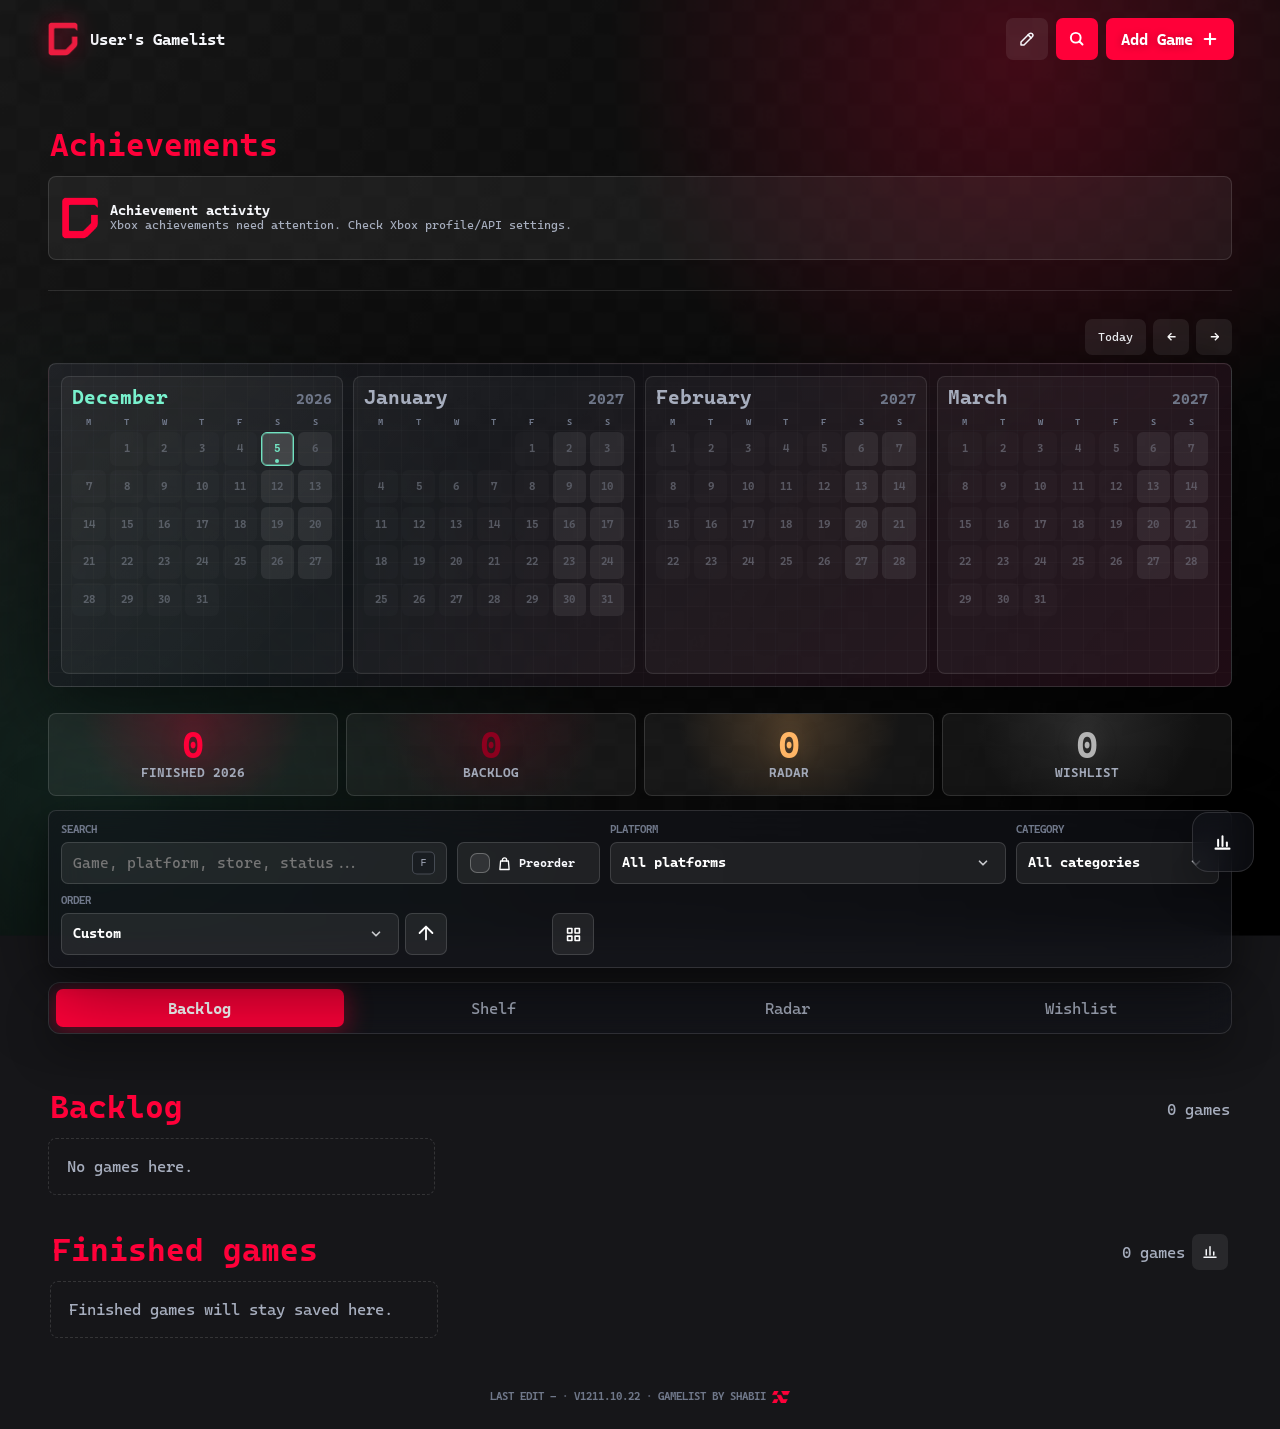
==== commit 339b4932: "Sync from upstream while preserving local config" ====
--- a/index.html
+++ b/index.html
@@ -358,6 +358,8 @@
           <span data-i18n="Category">Category</span>
           <select id="tagFilter"></select>
         </label>
+        <label class="collection-filter-field" hidden><span data-i18n="Region">Region</span><select id="collectionRegionFilter"><option value="all" data-i18n="All regions">All regions</option></select></label>
+        <label class="collection-filter-field" hidden><span data-i18n="Condition">Condition</span><select id="collectionConditionFilter"><option value="all" data-i18n="All conditions">All conditions</option><option value="complete" data-i18n="Complete">Complete</option><option value="complete-plus" data-i18n="Complete +">Complete +</option><option value="loose" data-i18n="Loose">Loose</option><option value="sealed" data-i18n="Sealed">Sealed</option></select></label>
         <label class="order-label">
           <span data-i18n="Order">Order</span>
           <div class="order-control">
@@ -369,12 +371,16 @@
               <option value="platform" data-i18n="Platform">Platform</option>
               <option value="playtime" data-i18n="Playtime">Playtime</option>
               <option value="rating" data-i18n="Rating">Rating</option>
+              <option value="region" data-i18n="Region">Region</option>
+              <option value="value" data-i18n="Value">Value</option>
             </select>
             <button class="direction-toggle" id="sortDirectionButton" type="button" title="Sort ascending" aria-label="Sort ascending"><svg class="sort-arrow-icon" viewBox="0 0 24 24" aria-hidden="true"><path d="M12 19V5m-7 7 7-7 7 7"></path></svg></button>
           </div>
         </label>
-        <button class="icon-button view-toggle" id="viewToggleButton" type="button" title="Show as list" aria-label="Show as list"></button>
-        <div id="collectionMediaToggle" class="unified-media-toggle" role="group" aria-label="Collection format"></div>
+        <div class="library-view-controls">
+          <button class="icon-button view-toggle" id="viewToggleButton" type="button" title="Show as list" aria-label="Show as list"></button>
+          <div id="collectionMediaToggle" class="unified-media-toggle" role="group" aria-label="Collection format"></div>
+        </div>
       </section>
 
       <section id="collectionToolbar" hidden></section>
@@ -387,6 +393,10 @@
       </nav>
 
       <section class="board" aria-live="polite">
+        <div class="column-head unified-new-head" id="unifiedNewHead" hidden>
+          <h2 data-i18n="New additions">New additions</h2>
+          <span id="unifiedNewCount"></span>
+        </div>
         <section id="collectionLibrary" hidden></section>
         <article class="column" id="new" hidden>
           <div class="column-head">
@@ -959,6 +969,10 @@
             <button class="icon-button" id="finishedStatsCloseButton" type="button" title="Close">×</button>
           </div>
         </div>
+        <div class="stats-source-slider" id="statsSourceSlider" role="group" aria-label="Statistics source">
+          <button type="button" data-stats-source-tab="gamelist" class="active" aria-pressed="true" data-i18n="Gamelist">Gamelist</button>
+          <button type="button" data-stats-source-tab="collection" aria-pressed="false" data-i18n="Collection">Collection</button>
+        </div>
         <div class="finished-stats-body" id="finishedStatsBody"></div>
       </article>
     </dialog>
--- a/shelf.css
+++ b/shelf.css
@@ -1979,6 +1979,11 @@
   display: none;
 }
 
+/* An unused search-results row must not add a second gap above the selector. */
+#addGameForm > .lookup-results:empty {
+  display: none !important;
+}
+
 .lookup-row .lookup-digital-check {
   align-items: center;
   justify-content: flex-start;
@@ -3086,14 +3091,19 @@
     font-size: 10.5px;
     line-height: 1.15;
   }
-  .favorite-cover-row,
+  .favorite-cover-row {
+    grid-template-columns: repeat(5, minmax(0, 1fr));
+    gap: clamp(4px, 1.5vw, 8px);
+  }
+  .favorite-cover-row .favorite-cover-card {
+    width: 100%;
+    border-radius: 6px;
+  }
+  .favorite-cover-row .favorite-cover-card > img {
+    border-radius: inherit;
+  }
   .showcase-selected {
     grid-template-columns: repeat(2, minmax(0, 1fr));
-  }
-  .favorite-cover-row .favorite-cover-card:nth-child(5) {
-    grid-column: 1 / -1;
-    justify-self: center;
-    width: calc((100% - 12px) / 2);
   }
   .showcase-picker-grid {
     grid-template-columns: repeat(auto-fill, minmax(88px, 1fr));
@@ -3795,3 +3805,31 @@
     height: var(--toolbar-control-height);
   }
 }
+
+/* Share the standard card link buttons and leave room before the description. */
+#detailDialog #detailLinks {
+  margin: 12px 0 14px;
+}
+#detailDialog #detailLinks:empty {
+  display: none;
+}
+
+.shelf-add-backlog-action .shelf-backlog-mobile-label {
+  display: none;
+}
+@media (max-width: 760px) {
+  .shelf-add-backlog-action .shelf-backlog-desktop-label {
+    display: none;
+  }
+  .shelf-add-backlog-action .shelf-backlog-mobile-label {
+    display: inline;
+  }
+}
+
+/* Use identical top-level spacing for Collection, Radar and Wishlist. */
+#addGameForm:not(.shelf-gamelist-import-mini) > .lookup-row,
+#addGameForm:not(.shelf-gamelist-import-mini) > .lookup-results,
+#addGameForm:not(.shelf-gamelist-import-mini) > #shelfGamelistListPicker,
+#addGameForm:not(.shelf-gamelist-import-mini) > #shelfGamelistListControls {
+  margin: 0 0 12px;
+}
--- a/collection-workspace.css
+++ b/collection-workspace.css
@@ -28,3 +28,84 @@
   #collectionMediaToggle { justify-content: flex-end; }
   #collectionLibrary { width: 100%; }
 }
+
+/* One persistent toolbar serves every list. */
+.highlights-section { margin-bottom: 14px; }
+.board { margin-top: 18px; }
+.board > .column > .column-head { margin-top: 0; padding-top: 0; }
+.toolbar { min-width: 0; align-self: start; }
+.toolbar [hidden] { display: none !important; }
+.toolbar > label, .toolbar .order-control, .toolbar .platform-logo-select { min-width: 0; }
+.library-view-controls { display: flex; gap: 6px; align-items: flex-end; justify-self: end; align-self: end; }
+.library-view-controls > .view-toggle { width: var(--toolbar-control-height); min-width: var(--toolbar-control-height); height: var(--toolbar-control-height); }
+.toolbar .platform-logo-button { width: 100%; min-width: 0; }
+.toolbar .platform-logo-choice-label { min-width: 0; overflow: hidden; text-overflow: ellipsis; white-space: nowrap; }
+@media (min-width: 1001px) {
+  .toolbar { grid-template-columns: minmax(180px, 2fr) auto repeat(2,minmax(100px,1fr)) minmax(140px,1fr) auto; }
+  .toolbar.collection-toolbar { grid-template-columns: minmax(180px,2fr) repeat(4,minmax(90px,1fr)) minmax(130px,1fr) auto; }
+}
+@media (min-width: 761px) and (max-width: 1000px) {
+  .toolbar { grid-template-columns: repeat(4,minmax(0,1fr)); }
+  .toolbar > .search { grid-column: 1 / -1; }
+  .toolbar > .order-label { grid-column: 1 / span 3; }
+  .toolbar > .library-view-controls { grid-column: 4; }
+}
+@media (max-width: 760px) {
+  .toolbar, .toolbar.collection-toolbar { grid-template-columns: minmax(0,1fr) auto !important; }
+  .toolbar > label { grid-column: 1 / -1 !important; width: 100%; min-width: 0; }
+  .toolbar > .order-label { grid-column: 1 !important; }
+  .toolbar > .library-view-controls { grid-column: 2; }
+  .toolbar .order-control { width: 100%; grid-template-columns: minmax(0,1fr) var(--toolbar-control-height); }
+  .library-view-controls .unified-media-toggle > .media-format-toggle { width: var(--toolbar-control-height); min-width: var(--toolbar-control-height); }
+  .stats .stat:nth-child(5):last-child { grid-column: 1 / -1; }
+}
+
+.stats-source-slider { display: grid; grid-template-columns: repeat(2,minmax(0,1fr)); gap: 6px; padding: 5px; margin: 0 0 18px; border: 1px solid var(--line); border-radius: 10px; background: var(--panel); }
+.stats-source-slider button { min-height: 42px; border: 0; border-radius: 7px; background: transparent; color: var(--muted); font: inherit; font-weight: 800; cursor: pointer; transition: background 160ms ease,color 160ms ease; }
+.stats-source-slider button.active { background: var(--accent); color: #fff; }
+.stats-source-slider button:not(.active):hover { background: color-mix(in srgb,var(--accent) 12%,transparent); color: var(--text); }
+@media (min-width: 761px) {
+  #mobileDockStats, #mobileDockStats:hover, #mobileDockStats:focus, #mobileDockStats.is-active { width: 42px !important; min-width: 42px !important; max-width: 42px !important; flex: 0 0 42px !important; padding: 0 !important; }
+  #mobileDockStats span { display: none !important; }
+  #floatingStatsButton, #floatingStatsButton:hover { width: 48px; min-width: 48px; max-width: 48px; }
+  #floatingStatsButton span { display: none !important; }
+}
+
+/* Keep the list shell identical when changing the selected library. */
+.board > .column, #collectionLibrary { min-width: 0; margin: 0; padding: 0; border: 0; background: transparent; box-shadow: none; }
+.board > .column > .column-head, .board > .unified-new-head { margin: 0; padding: 0 2px 12px; }
+.unified-new-head h2 { margin: 0; font-family: var(--display-title-font); font-size: var(--display-title-size, clamp(28px,2.5vw,38px)); font-weight: 900; line-height: var(--display-title-line-height,1.05); letter-spacing: var(--display-title-letter-spacing,0); }
+body[data-mobile-section="new"] #new > .column-head { display: none; }
+body[data-mobile-section="new"] #collectionLibrary:not([hidden]) + #new:not([hidden]) { margin-top: 12px; }
+.unified-new-head[hidden] { display: none !important; }
+@media (min-width: 761px) {
+  .toolbar { position: sticky; top: calc(20px + var(--pull-ui-offset,0px)); }
+}
+
+#collectionKpis { margin-bottom: 0; }
+@media (min-width: 761px) and (max-width: 1000px) {
+  .toolbar > label { grid-column: auto !important; }
+  .toolbar > .search { grid-column: 1 / -1 !important; }
+  .toolbar > .order-label { grid-column: 1 / span 3 !important; }
+}
+
+/* Radar keeps the preorder summary on its own line beneath the game count. */
+#upcomingCount {
+  display: flex;
+  flex-direction: column;
+  align-items: flex-end;
+  gap: 6px;
+}
+#upcomingCount > .preorder-count-pill {
+  margin: 0;
+}
+
+/* Reserve the same heading height, including space for Radar's preorder pill. */
+.board {
+  --library-heading-min-height: max(68px, calc(var(--display-title-size, 38px) * var(--display-title-line-height, 1.05) + 12px));
+}
+.board > .column > .column-head,
+.board > .unified-new-head {
+  box-sizing: border-box;
+  min-height: var(--library-heading-min-height);
+}
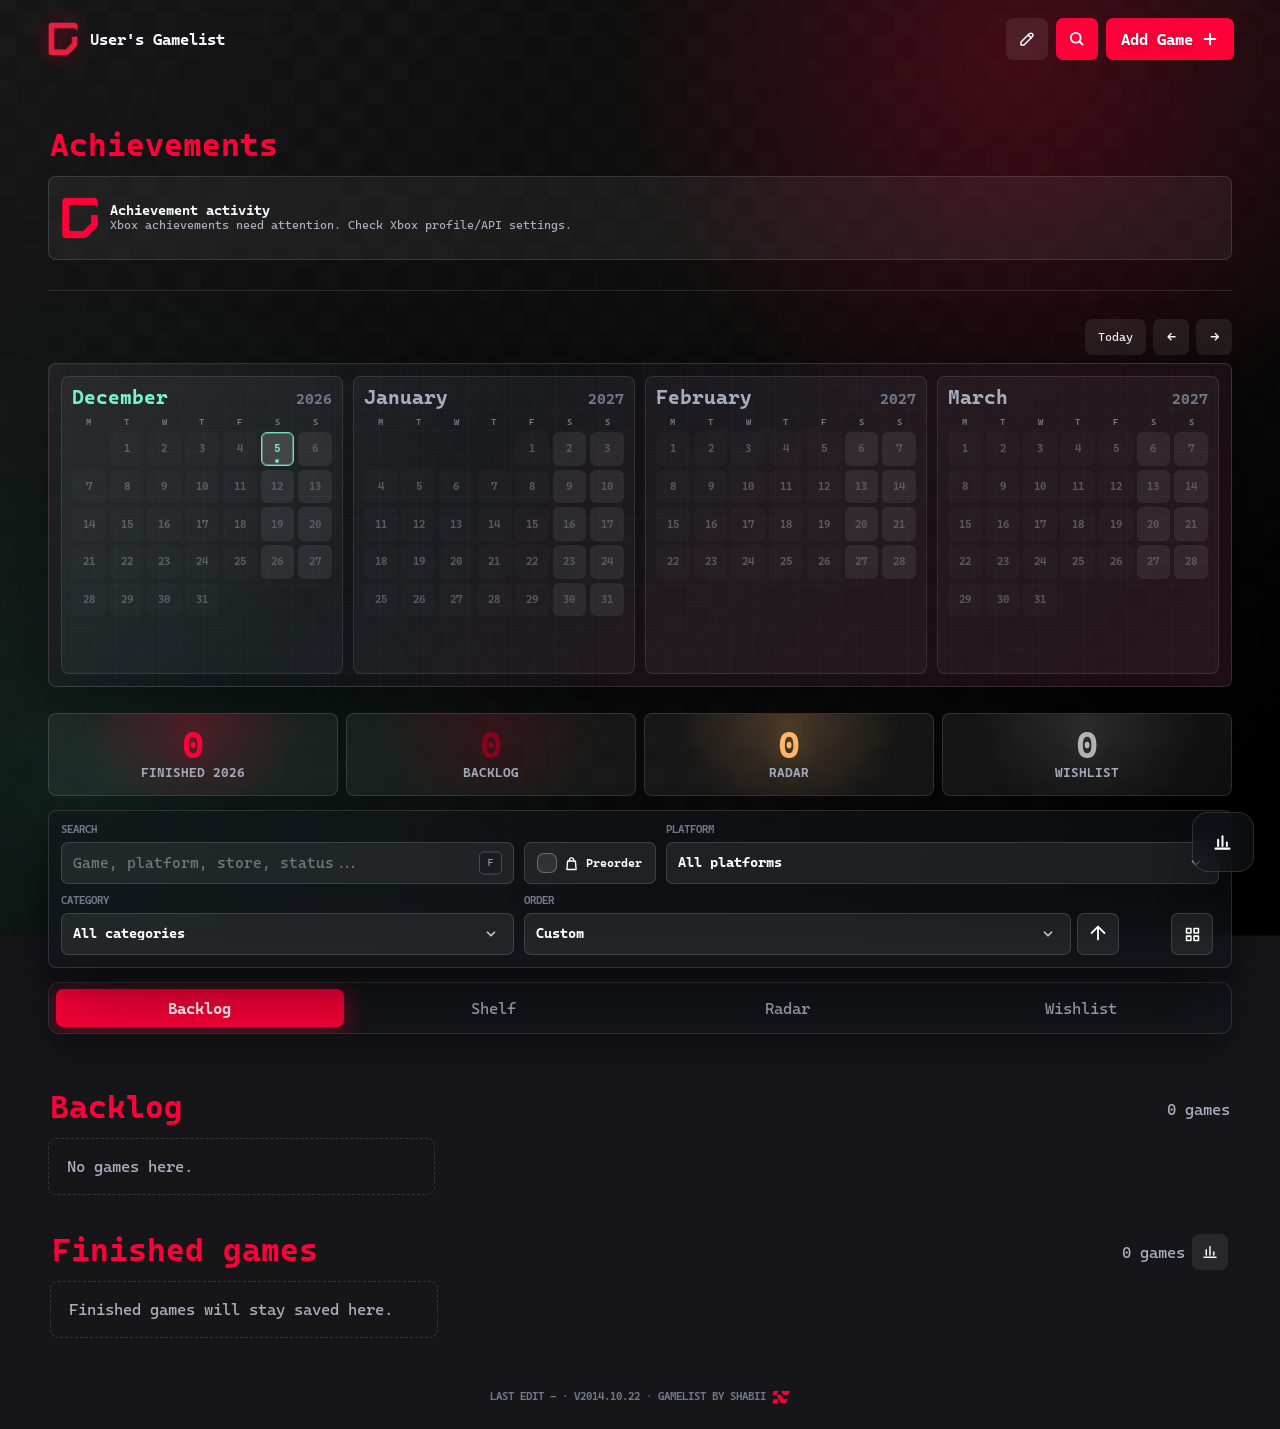
==== commit cf3df7f1: "Sync from upstream while preserving local config" ====
--- a/index.html
+++ b/index.html
@@ -12,7 +12,7 @@
     <link rel="icon" type="image/png" href="assets/Icon.png">
     <link rel="apple-touch-icon" href="assets/app-Icon.png">
     <link rel="manifest" href="manifest.webmanifest">
-    <style>html.theme-booting:not(.from-pull-navigation) body{visibility:hidden}</style>
+    <style>html.theme-booting body{visibility:hidden}</style>
     <script>
       if ("serviceWorker" in navigator) {
         const hadController = Boolean(navigator.serviceWorker.controller);
@@ -23,12 +23,6 @@
     <script>
       (() => {
         const root = document.documentElement;
-        if (new URLSearchParams(location.search).get("pull") === "1") {
-          root.classList.add("from-pull-navigation");
-          try {
-            if (sessionStorage.getItem("gamelist-editor") === "true") root.classList.add("from-authenticated-navigation");
-          } catch {}
-        }
         const settingsKey = "gamelist:settings:v1";
         const themes = {
           shabii: { title: "Shabii's Gamelist", shortName: "Gamelist", icon: "assets/Icon.png", appIcon: "assets/app-Icon.png", color: "#ff0039" },
@@ -198,7 +192,6 @@
     <link rel="preload" as="image" href="assets/stores/xtralife.ico">
     <link rel="stylesheet" href="styles.css">
     <link rel="stylesheet" href="game-editor-layout.css">
-    <link rel="stylesheet" href="shelf.css">
     <link rel="stylesheet" href="collection-workspace.css">
   </head>
   <body class="auth-checking">
@@ -492,11 +485,7 @@
       <button class="mobile-dock-action" id="mobileDockUp" type="button" title="Back to top" aria-label="Back to top">
         <svg class="scroll-top-icon" viewBox="0 0 24 24" aria-hidden="true"><polyline points="6 14 12 8 18 14"></polyline></svg>
       </button>
-      <button class="mobile-dock-action mobile-dock-switch" id="mobileDockSwitch" type="button" aria-label="Go to Shelf" data-i18n-aria-label="Go to Shelf">
-        <span class="mobile-switch-logos" data-current-page="gamelist" aria-hidden="true"><span class="mobile-switch-logo mobile-switch-logo-shelf"></span><span class="mobile-switch-logo mobile-switch-logo-gamelist"></span></span>
-        <span class="mobile-switch-label" data-i18n="Go to Shelf">Go to Shelf</span>
-      </button>
-      <button class="mobile-dock-action" id="mobileDockSettings" type="button" title="Settings" aria-label="Settings" data-i18n-title="Settings" data-i18n-aria-label="Settings" aria-busy="true" disabled hidden>
+        <button class="mobile-dock-action" id="mobileDockSettings" type="button" title="Settings" aria-label="Settings" data-i18n-title="Settings" data-i18n-aria-label="Settings" aria-busy="true" disabled hidden>
         <svg class="settings-icon" viewBox="0 0 24 24" aria-hidden="true"><path d="M4 6h10M18 6h2M4 12h2M10 12h10M4 18h10M18 18h2"></path><circle cx="16" cy="6" r="2"></circle><circle cx="8" cy="12" r="2"></circle><circle cx="16" cy="18" r="2"></circle></svg>
         <span data-i18n="Settings">Settings</span>
       </button>
--- a/styles.css
+++ b/styles.css
@@ -281,7 +281,6 @@
 }
 
 body {
-  --pull-ui-offset: 0px;
   margin: 0;
   min-height: 100vh;
   overscroll-behavior-y: none;
@@ -295,11 +294,6 @@
 html:has(dialog[open]),
 body.dialog-open {
   overflow: hidden;
-}
-
-body.page-pull-hover,
-body.page-pulling {
-  --pull-ui-offset: 28px;
 }
 
 button,
@@ -1118,7 +1112,7 @@
 
 .goty-edit-button .pencil-icon,
 .goty-save-button .download-icon,
-.completed-stats-button .graph-icon {
+.completed-stats-button :is(.graph-icon, .trophy-icon) {
   width: 18px;
   height: 18px;
   min-width: 18px;
@@ -3805,7 +3799,6 @@
 #gotyCloseButton:hover,
 #finishedStatsCloseButton:hover,
 #settingsCloseButton:hover,
-#layoutClose:hover,
 #showcaseClose:hover,
 #showcaseEditButton:hover,
 #addClose:hover,
@@ -4240,7 +4233,7 @@
 .toolbar {
   --toolbar-control-height: 42px;
   position: sticky;
-  top: calc(20px + var(--pull-ui-offset, 0px));
+  top: calc(20px + 0px);
   z-index: 12;
   display: grid;
   grid-template-columns:
@@ -4820,10 +4813,7 @@
   --mobile-tab-index: 0;
   --mobile-tab-width: calc((100% - 24px) / 3);
   position: sticky;
-  top: calc(
-    20px + var(--toolbar-sticky-height, 106px) + 14px +
-      var(--pull-ui-offset, 0px)
-  );
+  top: calc(20px + var(--toolbar-sticky-height, 106px) + 14px + 0px);
   z-index: 11;
   display: grid;
   grid-template-columns: repeat(var(--mobile-tab-count), 1fr);
@@ -5185,6 +5175,14 @@
   background: rgba(255, 255, 255, 0.07);
 }
 
+/* Match Shelf's flat hover treatment for Gamelist list rows. */
+.card-list.list-view .game-row:is(:hover, :focus-within) {
+  border-color: var(--line) !important;
+  background: rgba(255, 255, 255, 0.05) !important;
+  box-shadow: none !important;
+  transform: none !important;
+}
+
 .game-row.owner-card-judy {
   background:
     linear-gradient(
@@ -5283,6 +5281,13 @@
     opacity 160ms ease,
     transform 160ms ease;
   z-index: 20;
+}
+
+.card-list.list-view .game-row-cover-preview,
+.shelf-grid.list-view .game-row-cover-preview {
+  border: 0;
+  background: transparent;
+  box-shadow: none;
 }
 
 .game-row-cover-wrap:hover .game-row-cover-preview {
@@ -6464,17 +6469,6 @@
 
 .play-dates[hidden] {
   display: none;
-}
-
-#detailMeta .detail-shelf-search-link {
-  cursor: pointer;
-}
-
-#detailMeta .detail-shelf-search-link:hover,
-#detailMeta .detail-shelf-search-link:focus-visible {
-  border-color: color-mix(in srgb, var(--accent) 58%, transparent);
-  outline: none;
-  box-shadow: 0 0 0 3px color-mix(in srgb, var(--accent) 12%, transparent);
 }
 
 .studio-line .owner-pill {
@@ -7688,7 +7682,8 @@
   stroke-linejoin: round;
 }
 
-.preorder-chip .preorder-store-icon {
+.preorder-chip .preorder-store-icon,
+.preferred-preorder-chip .preorder-store-icon {
   width: 14px;
   height: 14px;
   flex: 0 0 auto;
@@ -8257,7 +8252,7 @@
   display: none !important;
 }
 
-.mobile-dock-action > span:not(.mobile-switch-logos) {
+.mobile-dock-action > span {
   display: none;
 }
 
@@ -8276,6 +8271,75 @@
 #mobileDockStats .graph-icon {
   width: 21px;
   height: 21px;
+}
+
+#mobileDockStats .trophy-icon {
+  width: 21px;
+  height: 21px;
+}
+
+.floating-action-button .trophy-icon {
+  width: 23px;
+  height: 23px;
+}
+
+.is-goty-shortcut .trophy-icon {
+  color: #ffe985;
+}
+
+#floatingStatsButton .graph-icon {
+  width: 23px;
+  height: 23px;
+}
+
+@media (min-width: 761px) {
+  #floatingStatsButton,
+  #completedStatsButton {
+    position: relative;
+    display: grid;
+    padding: 0;
+    place-items: center;
+    transform: none !important;
+    transition: none !important;
+  }
+
+  #floatingStatsButton > :is(.graph-icon, .trophy-icon),
+  #completedStatsButton > :is(.graph-icon, .trophy-icon) {
+    position: static;
+    inset: auto;
+    margin: 0;
+    transform: none !important;
+    translate: none !important;
+    transition: none !important;
+    animation: none !important;
+  }
+
+  #floatingStatsButton:hover,
+  #floatingStatsButton:focus-visible,
+  #completedStatsButton:hover,
+  #completedStatsButton:focus-visible {
+    transform: none !important;
+    transition-property: color, background, border-color, box-shadow;
+  }
+
+  #floatingStatsButton.is-goty-shortcut .trophy-icon {
+    color: #ffe985 !important;
+    stroke: #ffe985 !important;
+  }
+
+  #floatingStatsButton.is-goty-shortcut:hover,
+  #floatingStatsButton.is-goty-shortcut:focus-visible {
+    color: #302817 !important;
+    background: #ffe985 !important;
+    border-color: #ffe985 !important;
+    box-shadow: 0 3px 24px rgba(255, 233, 133, 0.42) !important;
+  }
+
+  #floatingStatsButton.is-goty-shortcut:hover .trophy-icon,
+  #floatingStatsButton.is-goty-shortcut:focus-visible .trophy-icon {
+    color: #302817 !important;
+    stroke: #302817 !important;
+  }
 }
 
 #mobileDockGoty .trophy-icon {
@@ -8298,47 +8362,6 @@
 
 #settingsButton .settings-icon circle {
   stroke-width: 1.7;
-}
-
-.mobile-switch-logos {
-  position: relative;
-  display: flex;
-  align-items: center;
-  justify-content: center;
-  width: 32px;
-  height: 32px;
-  padding: 0;
-  overflow: hidden;
-}
-
-.mobile-switch-logos[data-current-page="gamelist"] .mobile-switch-logo-gamelist,
-.mobile-switch-logos[data-current-page="shelf"] .mobile-switch-logo-shelf {
-  display: none;
-}
-
-.mobile-switch-logo {
-  position: relative;
-  display: block;
-  width: 26px;
-  height: 28px;
-  flex: 0 0 26px;
-  background: var(--accent);
-  -webkit-mask-position: center;
-  mask-position: center;
-  -webkit-mask-repeat: no-repeat;
-  mask-repeat: no-repeat;
-  -webkit-mask-size: contain;
-  mask-size: contain;
-}
-
-.mobile-switch-logo-shelf {
-  -webkit-mask-image: url("assets/Icon_shelf.png");
-  mask-image: url("assets/Icon_shelf.png");
-}
-
-.mobile-switch-logo-gamelist {
-  -webkit-mask-image: url("assets/Icon.png");
-  mask-image: url("assets/Icon.png");
 }
 
 body.dialog-open .floating-search-button {
@@ -8478,7 +8501,7 @@
 
 .goty-edit-button .pencil-icon,
 .goty-save-button .download-icon,
-.completed-stats-button .graph-icon {
+.completed-stats-button :is(.graph-icon, .trophy-icon) {
   width: 18px;
   height: 18px;
   min-width: 18px;
@@ -8519,7 +8542,16 @@
   display: none;
 }
 
-body:not(.shelf-page):not(.can-edit) :is(.backlog-action, .bought-action, .row-backlog-action, .delete-action, .row-delete-action, .price-refresh-action, #fetchPricesButton) {
+body:not(.shelf-page):not(.can-edit)
+  :is(
+    .backlog-action,
+    .bought-action,
+    .row-backlog-action,
+    .delete-action,
+    .row-delete-action,
+    .price-refresh-action,
+    #fetchPricesButton
+  ) {
   display: none !important;
 }
 
@@ -9172,6 +9204,18 @@
   height: 34px;
   min-height: 34px;
   padding: 5px 30px 5px 10px;
+}
+
+.finished-stats-year-picker .sr-only {
+  position: absolute;
+  width: 1px;
+  height: 1px;
+  padding: 0;
+  margin: -1px;
+  overflow: hidden;
+  clip: rect(0, 0, 0, 0);
+  white-space: nowrap;
+  border: 0;
 }
 
 .finished-stats-kpi strong .coop-icon {
@@ -10973,7 +11017,8 @@
   }
 
   .completed-list.list-view .completed-row:has(.completed-cover-wrap:hover),
-  .completed-list.list-view .completed-row:has(.completed-cover-wrap:focus-within) {
+  .completed-list.list-view
+    .completed-row:has(.completed-cover-wrap:focus-within) {
     z-index: 30;
   }
 
@@ -11004,12 +11049,16 @@
     background: rgba(8, 9, 12, 0.92);
     border: 1px solid rgba(255, 225, 101, 0.26);
     border-radius: 7px;
-    box-shadow: 0 18px 40px rgba(0, 0, 0, 0.48), 0 0 0 3px rgba(255, 225, 101, 0.1);
+    box-shadow:
+      0 18px 40px rgba(0, 0, 0, 0.48),
+      0 0 0 3px rgba(255, 225, 101, 0.1);
     opacity: 0;
     pointer-events: none;
     transform: scale(0.82);
     transform-origin: top left;
-    transition: opacity 160ms ease, transform 160ms ease;
+    transition:
+      opacity 160ms ease,
+      transform 160ms ease;
     z-index: 2147483647;
   }
 
@@ -11629,6 +11678,10 @@
   .settings-modal
   > .modal-actions {
   display: flex;
+}
+.settings-dialog.settings-data-active .modal-head-save,
+.settings-dialog.settings-data-active .settings-modal > .modal-actions {
+  display: none !important;
 }
 
 .settings-home {
@@ -11986,6 +12039,12 @@
   gap: 9px;
 }
 
+.settings-window-panel[data-settings-window="design"] > .settings-detail-title,
+.settings-window-panel[data-settings-window="design"] > .settings-section:not(:first-child) {
+  padding-top: 16px;
+  border-top: 1px solid var(--line);
+}
+
 .settings-section h3 {
   margin: 0;
   color: var(--accent-2);
@@ -12420,6 +12479,10 @@
   gap: 8px;
 }
 
+.settings-data-actions-add {
+  grid-template-columns: repeat(3, minmax(0, 1fr));
+}
+
 .settings-data-actions .ghost-button {
   width: 100%;
   min-height: var(--settings-control-height, 42px);
@@ -12457,15 +12520,24 @@
   border-radius: 12px;
 }
 
-.settings-csv-row > span {
+.settings-csv-label {
   display: block;
   padding: 2px 0;
+  text-align: center;
+}
+
+.settings-csv-label > span {
   color: var(--text);
   font-size: 14px;
   font-weight: 900;
   line-height: 1.3;
-  text-align: center;
   text-transform: uppercase;
+}
+
+.settings-csv-label > .settings-home-copy {
+  display: block;
+  margin-top: 4px;
+  line-height: 1.3;
 }
 
 html.theme-light .settings-csv-row {
@@ -12479,6 +12551,43 @@
   align-items: center;
   justify-content: flex-start;
   gap: 8px;
+}
+
+.settings-dev-groups {
+  display: grid;
+  width: 100%;
+  gap: 16px;
+}
+
+.settings-dev-group {
+  display: grid;
+  gap: 8px;
+}
+
+.settings-dev-group + .settings-dev-group {
+  padding-top: 14px;
+  border-top: 1px solid var(--line);
+}
+
+.settings-dev-group h4 {
+  margin: 0;
+  color: var(--accent-2);
+  font-size: 12px;
+  font-weight: 900;
+  letter-spacing: 0.08em;
+  text-transform: uppercase;
+}
+
+.settings-dev-group-links {
+  display: flex;
+  flex-wrap: wrap;
+  align-items: center;
+  gap: 8px;
+}
+
+.settings-dev-preferences .settings-dev-toggle {
+  min-height: 38px;
+  margin-left: 0;
 }
 
 .settings-dev-link {
@@ -13249,7 +13358,6 @@
 html.theme-light #shelfReleaseCloseButton:hover,
 html.theme-light #finishedStatsCloseButton:hover,
 html.theme-light #settingsCloseButton:hover,
-html.theme-light #layoutClose:hover,
 html.theme-light #showcaseClose:hover,
 html.theme-light #showcaseEditButton:hover,
 html.theme-light #addClose:hover,
@@ -13445,7 +13553,6 @@
 
 html.theme-light .guide-button,
 html.theme-light .card-guide-link,
-html.theme-light .page-pull-switch span,
 html.theme-light .year-tab {
   color: #142033;
   background: rgba(169, 183, 205, 0.9);
@@ -13912,7 +14019,9 @@
   align-self: start;
   min-width: 0;
 }
-#settingsDialog .settings-collection-setting :is(.settings-theme-select, .settings-check-field, .platform-logo-select) {
+#settingsDialog
+  .settings-collection-setting
+  :is(.settings-theme-select, .settings-check-field, .platform-logo-select) {
   min-width: 0;
   width: 100%;
   box-sizing: border-box;
@@ -14126,6 +14235,11 @@
 
 .release-dialog-list {
   margin-top: 12px;
+}
+
+.release-dialog-list .game-card .card-actions {
+  margin-top: 0;
+  padding-top: 0;
 }
 
 .year-tabs {
@@ -14151,164 +14265,6 @@
   color: #ffffff;
   background: color-mix(in srgb, var(--accent) 22%, transparent);
   border-color: color-mix(in srgb, var(--accent) 42%, transparent);
-}
-
-.page-pull-switch {
-  display: none !important;
-  position: fixed;
-  top: 0;
-  left: 50%;
-  z-index: 1200;
-  width: min(260px, calc(100vw - 32px));
-  height: 56px;
-  padding: 0;
-  color: var(--text);
-  background: transparent;
-  border: 0;
-  transform: translateX(-50%) translateY(var(--pull-handle-y, 0px));
-  transition: transform 520ms cubic-bezier(0.2, 0.86, 0.2, 1);
-  touch-action: none;
-  will-change: transform;
-}
-
-.page-pull-switch.is-dragging {
-  transition: none;
-}
-
-.page-pull-switch::before {
-  content: "";
-  position: absolute;
-  top: 8px;
-  left: 50%;
-  width: 280px;
-  height: 35px;
-  border-radius: 8px;
-  background: var(--accent);
-  box-shadow: 0 0 22px color-mix(in srgb, var(--accent) 45%, transparent);
-  opacity: 1;
-  transform: translateX(-50%) scaleX(0.42) scaleY(0.17);
-  transition:
-    transform 260ms cubic-bezier(0.2, 0.86, 0.2, 1),
-    opacity 180ms ease,
-    background 180ms ease,
-    box-shadow 180ms ease;
-  transform-origin: center top;
-  will-change: transform;
-}
-
-.page-pull-switch span {
-  position: absolute;
-  top: 8px;
-  left: 50%;
-  display: inline-flex;
-  align-items: center;
-  justify-content: center;
-  min-height: 34px;
-  padding: 0 20px;
-  color: #ffffff;
-  font-size: 13px;
-  font-weight: 900;
-  text-transform: uppercase;
-  background: transparent;
-  border: 0;
-  border-radius: 999px;
-  opacity: 0;
-  transform: translate(-50%, 0);
-  transition: opacity 160ms ease;
-  pointer-events: none;
-}
-
-.page-pull-switch:hover::before,
-.page-pull-switch.is-dragging::before {
-  top: 7px;
-  opacity: 1;
-  background: var(--accent);
-  box-shadow:
-    0 14px 36px rgba(0, 0, 0, 0.28),
-    0 0 26px color-mix(in srgb, var(--accent) 40%, transparent);
-  transform: translateX(-50%) scaleX(1) scaleY(1);
-}
-
-.page-pull-switch:hover span,
-.page-pull-switch.is-dragging span {
-  opacity: 1;
-}
-
-.page-pull-curtain {
-  position: fixed;
-  inset: 0;
-  z-index: 1190;
-  display: grid;
-  place-items: center;
-  padding: 0;
-  background:
-    linear-gradient(
-      180deg,
-      color-mix(in srgb, var(--accent) 16%, rgba(18, 18, 22, 0.97)),
-      rgba(18, 18, 22, 0.94)
-    ),
-    var(--grid-texture);
-  opacity: 0;
-  transform: translateY(calc(-102% + var(--pull-distance, 0px)));
-  transition:
-    transform 520ms cubic-bezier(0.2, 0.86, 0.2, 1),
-    opacity 240ms ease;
-  pointer-events: none;
-}
-
-.page-pull-preview {
-  display: block;
-  width: 100vw;
-  min-height: 100vh;
-  overflow: hidden;
-  background: var(--bg);
-  border: 0;
-  border-radius: 0;
-  box-shadow: none;
-  filter: blur(var(--pull-blur, 10px));
-  opacity: var(--pull-preview-opacity, 0.48);
-  transform: scale(var(--pull-preview-scale, 0.96));
-  transition:
-    filter 220ms ease,
-    opacity 220ms ease,
-    transform 420ms cubic-bezier(0.2, 0.86, 0.2, 1);
-}
-
-.page-pull-frame {
-  display: block;
-  width: 100%;
-  height: 100vh;
-  border: 0;
-  background: var(--bg);
-  pointer-events: none;
-}
-
-body.page-pulling .page-pull-curtain,
-body.page-switching .page-pull-curtain {
-  opacity: 1;
-}
-
-body.page-pulling .page-pull-curtain {
-  transition: opacity 160ms ease;
-}
-
-body.page-switching .page-pull-curtain {
-  transform: translateY(0);
-}
-
-body.page-switching .page-pull-preview {
-  filter: blur(0);
-  opacity: 1;
-  transform: scale(1);
-}
-
-body.page-switching
-  > :not(.page-pull-switch):not(.page-pull-curtain):not(script):not(style) {
-  transform: translateY(22px);
-  transition:
-    transform 520ms cubic-bezier(0.2, 0.86, 0.2, 1),
-    opacity 260ms ease;
-  opacity: 0.42;
 }
 
 .year-tab span {
@@ -14546,7 +14502,9 @@
   padding-left: 9px;
 }
 
-.detail-trophy-tools :is(.platform-logo-button, .platform-logo-option) .platform-logo-choice-label {
+.detail-trophy-tools
+  :is(.platform-logo-button, .platform-logo-option)
+  .platform-logo-choice-label {
   top: 0;
   margin: 0;
   align-self: center;
@@ -16071,7 +16029,11 @@
   display: grid;
   place-items: center;
   color: var(--muted);
-  background: linear-gradient(145deg, rgba(255, 255, 255, 0.12), rgba(255, 255, 255, 0.035));
+  background: linear-gradient(
+    145deg,
+    rgba(255, 255, 255, 0.12),
+    rgba(255, 255, 255, 0.035)
+  );
   border: 1px solid color-mix(in srgb, var(--muted) 45%, transparent);
   border-radius: 5px;
   opacity: 0.9;
@@ -16205,7 +16167,9 @@
 
 @media (max-width: 1300px) {
   .toolbar {
-    grid-template-columns: minmax(0, 1fr) 132px minmax(0, 1fr) var(--toolbar-control-height);
+    grid-template-columns: minmax(0, 1fr) 132px minmax(0, 1fr) var(
+        --toolbar-control-height
+      );
   }
 
   .toolbar .search {
@@ -16396,7 +16360,7 @@
     stroke-linejoin: round;
   }
 
-  .mobile-dock-action > span:not(.mobile-switch-logos) {
+  .mobile-dock-action > span {
     display: none;
   }
 
@@ -16422,29 +16386,6 @@
     transform: scale(1.7);
   }
 
-  .page-pull-switch {
-    width: min(340px, calc(100vw - 20px));
-    height: 25px;
-  }
-
-  .page-pull-switch::before {
-    top: 8px;
-  }
-
-  .page-pull-switch:hover::before,
-  .page-pull-switch.is-dragging::before {
-    top: 7px;
-  }
-
-  .page-pull-curtain {
-    padding-top: 0;
-  }
-
-  .page-pull-preview {
-    min-height: 100vh;
-    border-radius: 0;
-  }
-
   .settings-preference-row {
     grid-template-columns: repeat(auto-fit, minmax(150px, 1fr));
   }
@@ -16495,15 +16436,54 @@
     align-items: center;
     gap: 8px;
     padding: 28px 14px 12px;
-    background: linear-gradient(179deg, #00000075, transparent);
+    background: transparent !important;
+    border: 0 !important;
+    border-radius: 0 !important;
+    box-shadow: none !important;
+    backdrop-filter: none;
+    isolation: isolate;
     transition:
       transform 180ms ease,
-      padding-top 180ms ease;
-  }
-
-  body.page-pull-hover .topbar,
-  body.page-pulling .topbar {
-    transform: translateY(16px);
+      padding-top 180ms ease,
+      opacity 140ms ease;
+  }
+
+  body > .topbar.is-scroll-hidden {
+    opacity: 0;
+    pointer-events: none;
+  }
+
+  body > .topbar::before {
+    content: "";
+    position: absolute;
+    z-index: -1;
+    scale: 1.35;
+    inset: -48px -14px -10px;
+    pointer-events: none;
+    background:
+      radial-gradient(circle at 78% 9%, var(--glow-primary), transparent 30%),
+      radial-gradient(
+        circle at 11% 84%,
+        var(--glow-secondary),
+        transparent 34%
+      ),
+      linear-gradient(120deg, rgba(255, 255, 255, 0.04), transparent 38%),
+      var(--custom-backdrop-image) top left / cover repeat,
+      var(--bg);
+    background-position:
+      calc(78% + var(--backdrop-x)) calc(9% + var(--backdrop-y)),
+      calc(11% - var(--backdrop-x)) calc(84% - var(--backdrop-y)),
+      calc(50% + var(--grid-x)) calc(50% + var(--grid-y)),
+      calc(var(--backdrop-x) * 0.45) calc(var(--backdrop-y) * 0.45),
+      center;
+    background-attachment: fixed;
+    -webkit-mask-image: linear-gradient(
+      0deg,
+      #000 0%,
+      #000 38%,
+      transparent 100%
+    );
+    mask-image: linear-gradient(0deg, #000 0%, #000 55%, transparent 100%);
   }
 
   .playing-section .column-head span {
@@ -16796,7 +16776,7 @@
     position: static;
     grid-template-columns: minmax(0, 1fr) var(--toolbar-control-height);
     gap: 8px;
-    margin-top: var(--pull-ui-offset, 0px);
+    margin-top: 0px;
   }
 
   .toolbar > label,
@@ -16841,10 +16821,22 @@
   .mobile-section-tabs {
     top: calc(10px);
     margin: 12px 0 16px;
+    gap: 4px;
+    padding: 4px;
+  }
+
+  .mobile-section-tabs::before {
+    inset: 4px auto 4px var(--mobile-tab-left, 4px);
+  }
+
+  .mobile-section-tabs button {
+    min-height: 38px;
+    font-size: 14px;
+    line-height: 1;
   }
 
   html[lang="es-ES"] .mobile-section-tabs button {
-    font-size: 12px;
+    font-size: 14px;
   }
 
   .mobile-section-tabs button[data-mobile-section="new"] {
@@ -17123,7 +17115,7 @@
   .playing-section .game-card.playing-card .studio-line {
     grid-column: 1 / -1;
     grid-row: 3;
-    margin-top: -6px;
+    margin-top: -3px;
     font-size: 12px;
     line-height: 1;
   }
@@ -17131,8 +17123,37 @@
   .playing-section .game-card.playing-card .meta {
     grid-column: 1 / -1;
     grid-row: 4;
+    display: flex;
+    flex-wrap: nowrap;
+    align-items: center;
+    min-width: 0;
+    min-height: 31px;
     margin-top: 1px;
     gap: 4px;
+    overflow-x: auto;
+    overflow-y: hidden;
+    scrollbar-width: none;
+    -webkit-overflow-scrolling: touch;
+  }
+
+  .playing-section .game-card.playing-card .meta::-webkit-scrollbar {
+    display: none;
+  }
+
+  .playing-section .game-card.playing-card .meta > * {
+    box-sizing: border-box;
+    flex: 0 0 auto;
+    height: 31px;
+    min-height: 31px;
+    white-space: nowrap;
+  }
+
+  .playing-section .game-card.playing-card .meta > .rating-score-pill {
+    display: none;
+  }
+
+  .playing-section .game-card.playing-card .started-date-pill {
+    display: none;
   }
 
   .playing-section .game-card.playing-card .play-dates {
@@ -17846,6 +17867,9 @@
   }
 
   .detail-cover {
+    width: 100%;
+    max-width: none;
+    justify-self: stretch;
     margin-top: 38px;
     min-height: 0;
   }
@@ -18500,94 +18524,55 @@
     transition-duration: 220ms;
   }
 
-  #mobileDockSwitch {
-    display: flex;
-    align-items: center;
-    justify-content: center;
+  /* Keep both shortcut icons centered throughout hover and keyboard focus. */
+  #mobileDockStats,
+  #mobileDockStats:hover,
+  #mobileDockStats:focus-visible {
+    display: grid;
+    width: 42px;
+    flex-basis: 42px;
+    place-items: center;
+    padding: 0;
+    gap: 0;
     overflow: hidden;
+    transform: none;
     transition:
-      flex-basis 420ms cubic-bezier(0.2, 0.8, 0.2, 1),
-      width 420ms cubic-bezier(0.2, 0.8, 0.2, 1),
-      padding 420ms cubic-bezier(0.2, 0.8, 0.2, 1),
-      gap 420ms cubic-bezier(0.2, 0.8, 0.2, 1),
+      color 140ms ease,
       background 140ms ease,
       box-shadow 140ms ease;
   }
 
-  #mobileDockSwitch:hover,
-  #mobileDockSwitch:focus-visible {
-    width: 220px;
-    flex-basis: 220px;
-    gap: 8px;
-    justify-content: flex-start;
-    padding-inline: 12px;
-    transition-duration: 220ms;
-  }
-
-  #mobileDockSwitch > .mobile-switch-label {
-    display: inline-block;
-    width: 0;
-    overflow: hidden;
-    opacity: 0;
-    font-weight: 900;
-    white-space: nowrap;
-    transition:
-      width 420ms cubic-bezier(0.2, 0.8, 0.2, 1),
-      opacity 220ms ease;
-  }
-
-  #mobileDockSwitch:hover > .mobile-switch-label,
-  #mobileDockSwitch:focus-visible > .mobile-switch-label {
-    width: 160px;
-    flex-shrink: 0;
-    opacity: 1;
-    transition-duration: 220ms;
-  }
-
-  #mobileDockStats {
-    display: flex;
-    align-items: center;
-    justify-content: center;
-    gap: 0;
-    overflow: hidden;
-    transition:
-      flex-basis 420ms cubic-bezier(0.2, 0.8, 0.2, 1),
-      width 420ms cubic-bezier(0.2, 0.8, 0.2, 1),
-      padding 420ms cubic-bezier(0.2, 0.8, 0.2, 1),
-      gap 420ms cubic-bezier(0.2, 0.8, 0.2, 1),
-      background 140ms ease,
-      box-shadow 140ms ease;
-  }
-
   #mobileDockStats > span {
-    display: inline-block;
-    width: 0;
-    overflow: hidden;
-    opacity: 0;
-    flex-shrink: 0;
-    font-weight: 900;
-    text-align: left;
-    white-space: nowrap;
-    transition:
-      width 420ms cubic-bezier(0.2, 0.8, 0.2, 1),
-      opacity 220ms ease;
-  }
-
-  #mobileDockStats:hover,
-  #mobileDockStats:focus-visible {
-    width: 208px;
-    flex-basis: 208px;
-    gap: 8px;
-    justify-content: flex-start;
-    padding-inline: 12px;
-    transition-duration: 220ms;
-  }
-
-  #mobileDockStats:hover > span,
-  #mobileDockStats:focus-visible > span {
-    width: 152px;
-    opacity: 1;
-    transition-duration: 220ms;
+    display: none;
+  }
+
+  #mobileDockStats > :is(.graph-icon, .trophy-icon) {
+    margin: 0;
+    transform: none !important;
+    translate: none;
+    transition: none;
+  }
+
+  #mobileDockStats.is-goty-shortcut .trophy-icon {
+    color: #ffe985 !important;
+    stroke: currentColor !important;
+  }
+
+  #mobileDockStats.is-goty-shortcut:hover,
+  #mobileDockStats.is-goty-shortcut:focus-visible,
+  #mobileDockStats.is-goty-shortcut:active {
+    color: #302817 !important;
+    background: #ffe985 !important;
+    border-color: #ffe985 !important;
+    box-shadow: 0 3px 24px rgba(255, 233, 133, 0.42) !important;
+  }
+
+  #mobileDockStats.is-goty-shortcut:hover .trophy-icon,
+  #mobileDockStats.is-goty-shortcut:focus-visible .trophy-icon,
+  #mobileDockStats.is-goty-shortcut:active .trophy-icon {
+    color: #302817 !important;
+    stroke: #302817 !important;
+    transform: none !important;
   }
 
   #mobileDockGoty {
@@ -18629,8 +18614,6 @@
   }
 
   #mobileDockAdd,
-  #mobileDockSwitch,
-  #mobileDockStats,
   #mobileDockGoty {
     transition-duration: 220ms, 220ms, 220ms, 220ms, 140ms, 140ms;
     transition-delay: 80ms;
@@ -18638,10 +18621,6 @@
 
   #mobileDockAdd:hover,
   #mobileDockAdd:focus-visible,
-  #mobileDockSwitch:hover,
-  #mobileDockSwitch:focus-visible,
-  #mobileDockStats:hover,
-  #mobileDockStats:focus-visible,
   #mobileDockGoty:hover,
   #mobileDockGoty:focus-visible {
     transition-duration: 190ms, 190ms, 190ms, 190ms, 140ms, 140ms;
@@ -18649,8 +18628,6 @@
   }
 
   #mobileDockAdd > span,
-  #mobileDockSwitch > .mobile-switch-label,
-  #mobileDockStats > span,
   #mobileDockGoty > span {
     transition-duration: 180ms, 180ms;
     transition-delay: 80ms;
@@ -18658,10 +18635,6 @@
 
   #mobileDockAdd:hover > span,
   #mobileDockAdd:focus-visible > span,
-  #mobileDockSwitch:hover > .mobile-switch-label,
-  #mobileDockSwitch:focus-visible > .mobile-switch-label,
-  #mobileDockStats:hover > span,
-  #mobileDockStats:focus-visible > span,
   #mobileDockGoty:hover > span,
   #mobileDockGoty:focus-visible > span {
     transition-duration: 180ms, 180ms;
@@ -18719,26 +18692,27 @@
   }
 }
 
-.mobile-dock-switch:hover .mobile-switch-logo,
-.mobile-dock-switch:focus-visible .mobile-switch-logo,
-.mobile-dock-switch:active .mobile-switch-logo,
-.mobile-dock-switch.is-active .mobile-switch-logo {
-  background: #fff;
-}
-
-body.page-pulling #mobileActionDock,
-body.page-switching > #mobileActionDock {
-  transform: translateY(26px);
-  transition:
-    transform 520ms cubic-bezier(0.2, 0.86, 0.2, 1),
-    opacity 260ms ease;
-}
-
-body.page-pulling #mobileActionDock {
-  transform: translateY(12px);
-}
-
 @media (max-width: 760px) {
+  main.shell:has(#gotySection:not([hidden])) #gotySection,
+  main.shell:not(:has(#gotySection:not([hidden])))
+    #playingSection:not([hidden]) {
+    margin-top: 24px;
+  }
+
+  #finishedStatsTitle {
+    display: block;
+    min-width: 0;
+    max-width: 100%;
+    overflow: visible;
+    line-height: 1.08;
+  }
+
+  #mobileDockAdd.stats-just-closed {
+    color: #fff !important;
+    background: var(--accent) !important;
+    box-shadow: 0 3px 24px color-mix(in srgb, var(--accent) 42%, transparent) !important;
+  }
+
   body:not(.shelf-page) dialog[open],
   body.shelf-page dialog[open] {
     width: calc(100vw - 16px) !important;
@@ -18838,40 +18812,11 @@
   #mobileDockGoty.is-active .trophy-icon {
     color: #302817;
   }
-
-  body.page-pulling #mobileActionDock,
-  body.page-switching > #mobileActionDock {
-    transform: translateX(-50%) translateY(26px);
-  }
-
-  body.page-pulling #mobileActionDock {
-    transform: translateX(-50%) translateY(12px);
-  }
 }
 
 #settingsButton[hidden],
 #mobileDockSettings[hidden] {
   display: none !important;
-}
-
-@media (min-width: 761px) {
-  html.from-authenticated-navigation
-    body.auth-checking
-    #settingsButton[hidden] {
-    display: inline-grid !important;
-    visibility: visible;
-    pointer-events: none;
-  }
-}
-
-@media (max-width: 760px) {
-  html.from-authenticated-navigation
-    body.auth-checking
-    #mobileDockSettings[hidden] {
-    display: grid !important;
-    visibility: visible;
-    pointer-events: none;
-  }
 }
 
 body.auth-checking #settingsButton[aria-busy="true"],
@@ -19107,7 +19052,9 @@
 body:not(.can-edit):not(.shelf-page) .price-refresh-action {
   display: none !important;
 }
-body:not(.can-edit):not(.shelf-page) :is(#upcoming, #wanted) .price-refresh-action {
+body:not(.can-edit):not(.shelf-page)
+  :is(#upcoming, #wanted)
+  .price-refresh-action {
   display: none !important;
 }
 .completed-row,
@@ -19279,6 +19226,10 @@
   display: none !important;
 }
 
+#addGameForm .mobile-title-break {
+  display: none;
+}
+
 .shelf-gamelist-list-picker[hidden] {
   display: none !important;
 }
@@ -19484,3 +19435,4981 @@
     height: var(--toolbar-control-height);
   }
 }
+
+/* Keep the mobile playing actions in their own columns without overlap. */
+@media (max-width: 760px) {
+  .playing-section .game-card.playing-card h3 {
+    font-size: clamp(28px, 7vw, 40px);
+    line-height: 1.05;
+  }
+  .playing-section .game-card.playing-card .card-actions {
+    display: grid;
+    grid-template-columns: minmax(0, 0.95fr) minmax(0, 1.05fr) max-content;
+    gap: 5px;
+    width: 100%;
+    min-width: 0;
+    align-items: stretch;
+  }
+  .playing-section .game-card.playing-card .card-actions > button {
+    box-sizing: border-box;
+    width: 100%;
+    min-width: 0;
+    max-width: 100%;
+    height: 36px;
+    min-height: 36px;
+    padding: 0 6px;
+    gap: 5px;
+    white-space: nowrap;
+    font-size: clamp(10px, 2.8vw, 12px);
+  }
+  .playing-section .game-card.playing-card .card-actions > .complete-action {
+    grid-column: 1;
+    grid-row: 1;
+  }
+  .playing-section
+    .game-card.playing-card
+    .card-actions
+    > .playing-completed-action {
+    grid-column: 2;
+    grid-row: 1;
+  }
+  .playing-section .game-card.playing-card .card-actions > .backlog-action {
+    grid-column: 3;
+    grid-row: 1;
+    display: grid;
+    place-items: center;
+    box-sizing: border-box;
+    width: 36px;
+    min-width: 36px;
+    max-width: 36px;
+    height: 36px;
+    min-height: 36px;
+    max-height: 36px;
+    aspect-ratio: 1;
+    padding: 0;
+    gap: 0;
+  }
+  .playing-section
+    .game-card.playing-card
+    .card-actions
+    > .backlog-action
+    .back-icon {
+    display: block !important;
+    width: 16px;
+    height: 16px;
+  }
+  .playing-section
+    .game-card.playing-card
+    .card-actions
+    > .backlog-action
+    .action-label {
+    display: none !important;
+  }
+}
+
+/* Compact mobile list actions leave the text column room to breathe. */
+@media (max-width: 760px) {
+  .card-list .game-card:not(.playing-card) .title-line > .edit-action,
+  .card-list .game-card:not(.playing-card) .card-actions > .delete-action,
+  .shelf-grid .game-card .title-line > .edit-action,
+  .shelf-grid .game-card .card-actions > .shelf-card-delete-action {
+    box-sizing: border-box;
+    width: 42px;
+    min-width: 42px;
+    max-width: 42px;
+    height: 42px;
+    min-height: 42px;
+    max-height: 42px;
+    aspect-ratio: 1;
+    flex: 0 0 42px;
+    padding: 0;
+  }
+  .card-list .game-card:not(.playing-card) .card-actions,
+  .shelf-grid .game-card .card-actions {
+    gap: 8px;
+  }
+
+  .card-list.list-view .game-row,
+  .shelf-grid.list-view .game-row,
+  .card-list.list-view .game-row.new-addition-row {
+    grid-template-columns: 42px minmax(0, 1fr) 132px;
+    column-gap: 8px;
+  }
+  .card-list.list-view .game-row .game-row-actions {
+    width: 132px;
+    min-width: 0;
+    gap: 4px;
+  }
+  .card-list.list-view
+    .game-row
+    :is(.game-row-actions-top, .game-row-actions-bottom) {
+    display: flex;
+    justify-content: flex-end;
+    gap: 4px;
+    width: 100%;
+  }
+  .card-list.list-view .game-row .game-row-actions button {
+    box-sizing: border-box;
+    width: 32px;
+    min-width: 32px;
+    max-width: 32px;
+    height: 32px;
+    min-height: 32px;
+    flex: 0 0 32px;
+    padding: 0;
+    gap: 0;
+  }
+  .card-list.list-view .game-row .game-row-actions-bottom button > span {
+    display: inline;
+  }
+  .card-list.list-view .game-row .game-row-actions-bottom button {
+    width: auto;
+    min-width: 0;
+    max-width: 80px;
+    flex: 1 1 0;
+    gap: 4px;
+    padding-inline: 5px;
+    font-size: 10px;
+    white-space: nowrap;
+  }
+  .card-list.list-view .game-row .game-row-actions-bottom .row-backlog-action,
+  .shelf-grid.list-view
+    .game-row
+    .game-row-actions-bottom
+    .shelf-add-backlog-action {
+    width: max-content;
+    max-width: 100%;
+    flex: 0 0 auto;
+    padding-inline: 8px;
+  }
+  .card-list.list-view .game-row-core .mobile-preorder-tag {
+    display: inline-flex;
+    min-width: 0;
+    flex: 0 1 auto;
+    white-space: nowrap;
+  }
+  .card-list.list-view .game-row-core .release-pill {
+    gap: 2px;
+    padding-inline: 4px;
+    font-size: 9px;
+    white-space: nowrap;
+  }
+  .card-list.list-view .game-row-core .release-pill strong {
+    font-size: 9px;
+  }
+  .card-list.list-view .game-row-core .mobile-preorder-tag .preorder-chip {
+    gap: 3px;
+    padding-inline: 4px;
+    font-size: 9px;
+    white-space: nowrap;
+  }
+  .card-list.list-view .game-row .game-row-actions button svg {
+    display: block;
+    width: 17px;
+    height: 17px;
+    flex: 0 0 17px;
+  }
+  .shelf-grid.list-view .game-row .game-row-actions {
+    width: 132px;
+    min-width: 0;
+    gap: 4px;
+  }
+  .shelf-grid.list-view .game-row .game-row-actions-bottom button > span {
+    display: inline;
+  }
+  .shelf-grid.list-view .game-row .game-row-actions-bottom button {
+    width: auto;
+    min-width: 0;
+    max-width: 100%;
+    flex: 1 1 0;
+    gap: 4px;
+    padding-inline: 5px;
+    font-size: 10px;
+    white-space: nowrap;
+  }
+  .shelf-grid .shelf-add-backlog-action {
+    width: max-content !important;
+    max-width: 100%;
+    flex: 0 0 auto;
+    padding: 6px 10px;
+    gap: 6px;
+  }
+  .shelf-grid .shelf-add-backlog-action .shelf-backlog-desktop-label {
+    display: none !important;
+  }
+  .shelf-grid .shelf-add-backlog-action .shelf-backlog-mobile-label {
+    display: inline !important;
+  }
+}
+
+@media (max-width: 760px) {
+  #addGameForm .modal-head h2.mobile-two-line-title {
+    line-height: 1.05;
+    white-space: nowrap;
+  }
+
+  #addGameForm .modal-head h2.mobile-two-line-title .mobile-title-break {
+    display: initial;
+  }
+
+  #gameForm.gamelist-target-editor.gamelist-target-wishlist .modal-head h2 {
+    max-width: 18ch;
+    display: -webkit-box;
+    overflow: hidden;
+    font-size: 30px;
+    line-height: 1.05;
+    text-wrap: balance;
+    -webkit-box-orient: vertical;
+    -webkit-line-clamp: 2;
+  }
+
+  #gameAddTargetPicker .shelf-gamelist-target-options {
+    gap: 4px;
+    padding: 4px;
+  }
+  #gameAddTargetPicker .shelf-gamelist-target-indicator {
+    top: 4px;
+    bottom: 4px;
+  }
+  #gameAddTargetPicker .shelf-gamelist-target-options button {
+    height: 44px;
+    min-height: 32px;
+    max-height: 44px;
+    padding: 0 7px;
+    font-size: 15px;
+    white-space: normal;
+  }
+  #shelfGamelistListPicker .shelf-gamelist-target-options {
+    gap: 4px;
+    padding: 4px;
+  }
+  #shelfGamelistListPicker .shelf-gamelist-target-indicator {
+    top: 4px;
+    bottom: 4px;
+  }
+  #shelfGamelistListPicker .shelf-gamelist-target-options button {
+    height: 44px;
+    min-height: 32px;
+    max-height: 44px;
+    padding: 0 7px;
+    font-size: 15px;
+    white-space: normal;
+  }
+
+  #backlog
+    .card-list:not(.list-view)
+    .game-card:not(.playing-card)
+    .card-actions
+    > .delete-action {
+    box-sizing: border-box;
+    width: 48px;
+    min-width: 48px;
+    max-width: 48px;
+    height: 48px;
+    min-height: 48px;
+    max-height: 48px;
+    flex: 0 0 48px;
+    aspect-ratio: 1;
+    padding: 0;
+  }
+  #backlog
+    .card-list:not(.list-view)
+    .game-card:not(.playing-card)
+    .card-actions
+    > .delete-action
+    svg {
+    width: 20px;
+    height: 20px;
+  }
+}
+
+@media (max-width: 760px) {
+  .shelf-grid.list-view .game-row .psn-progress-pill {
+    display: none;
+  }
+
+  .shelf-grid:not(.list-view) .shelf-add-backlog-action {
+    padding: 10px 18px;
+  }
+}
+
+@media (max-width: 760px) {
+  #backlog
+    .card-list:not(.list-view)
+    .game-card:not(.playing-card)
+    .card-actions:has(> .row-primary-action):not(:has(> .stream-start-action))
+    > .row-primary-action {
+    box-sizing: border-box;
+    flex: 0 0 102px;
+    width: 102px;
+    min-width: 102px;
+    max-width: 102px;
+    height: 42px;
+    min-height: 42px;
+    max-height: 42px;
+    margin-left: auto;
+    padding: 6px 10px;
+  }
+}
+
+/* Keep action names visible on mobile cards in Backlog, Radar, and Wishlist. */
+@media (max-width: 760px) {
+  .card-list .game-card:not(.playing-card) .card-actions > button {
+    min-height: 42px;
+    height: 42px;
+    max-height: 42px;
+    flex-direction: column;
+    gap: 3px;
+    padding: 4px 3px;
+    font-size: 10px;
+    line-height: 1.05;
+    white-space: normal;
+  }
+  .shelf-grid .game-card .card-actions > button:not(.icon-only-button) {
+    min-height: 42px;
+    height: 42px;
+    max-height: 42px;
+    box-sizing: border-box;
+  }
+  .card-list .game-card .card-actions .action-label,
+  .card-list .game-card .card-actions .backlog-action .action-label {
+    display: inline !important;
+    width: auto;
+    padding: 0;
+  }
+  .card-list:not(.list-view)
+    .game-card:not(.playing-card)
+    .card-actions
+    > button:not(.icon-only-button) {
+    flex-direction: row;
+    gap: 6px;
+    padding: 8px 12px;
+    font-size: 13px;
+    line-height: 1.2;
+    white-space: nowrap;
+  }
+  .card-list .game-card .card-actions .stream-start-action > span {
+    display: inline !important;
+  }
+  .card-list .game-card .card-actions > .stream-start-action {
+    width: max-content !important;
+    min-width: max-content;
+    max-width: 100%;
+    flex: 0 0 auto !important;
+    gap: 8px;
+    padding: 8px 16px !important;
+  }
+  .card-list
+    .game-card:not(.playing-card)
+    .card-actions:has(> .row-primary-action):not(:has(> .stream-start-action))
+    > .row-primary-action {
+    flex: 0 0 auto;
+    width: max-content;
+    min-width: 0;
+    padding-inline: 18px;
+  }
+}
+
+/* Let one- and two-column library cards size their actions within the card. */
+@media (max-width: 1120px) {
+  .card-list:not(.list-view) .game-card:not(.playing-card) .title-line {
+    padding-right: 0;
+    grid-template-columns: minmax(0, 1fr) auto;
+  }
+  .card-list:not(.list-view)
+    .game-card:not(.playing-card)
+    .title-line
+    > .edit-action {
+    position: static;
+    justify-self: end;
+    width: 32px;
+    min-width: 32px;
+    height: 32px;
+    min-height: 32px;
+  }
+  .card-list:not(.list-view)
+    .game-card:not(.playing-card):not(.has-price-footer)
+    .card-actions {
+    display: flex;
+    flex-flow: row wrap;
+    align-items: stretch;
+    justify-self: stretch;
+    width: 100%;
+    min-width: 0;
+    max-width: 100%;
+    gap: 8px;
+  }
+  .card-list:not(.list-view)
+    .game-card:not(.playing-card):not(.has-price-footer)
+    .card-actions
+    > button {
+    box-sizing: border-box;
+    flex: 1 1 0;
+    width: auto;
+    min-width: 0;
+    max-width: 100%;
+    min-height: 36px;
+    padding: 6px 8px;
+    white-space: nowrap;
+  }
+  .card-list:not(.list-view)
+    .game-card:not(.playing-card):not(.has-price-footer)
+    .card-actions
+    > .icon-only-button {
+    flex: 0 0 36px;
+    width: 36px;
+    min-width: 36px;
+    height: 36px;
+    padding: 0;
+  }
+}
+
+/* Keep prices beside card actions when the card has enough horizontal space. */
+@media (max-width: 760px) {
+  .card-list:not(.list-view) .game-card.has-price-footer .card-footer {
+    display: flex;
+    flex-direction: row;
+    align-items: center;
+    gap: 8px;
+  }
+  .card-list:not(.list-view) .game-card.has-price-footer .prices {
+    order: 1;
+    flex: 1 1 0;
+    align-self: center;
+    width: auto;
+    min-width: 0;
+    grid-template-columns: repeat(
+      var(--price-columns, 4),
+      minmax(0, 1fr)
+    ) !important;
+  }
+  .card-list:not(.list-view) .game-card.has-price-footer .card-actions {
+    order: 0;
+    display: flex;
+    flex-flow: row nowrap;
+    align-self: center;
+    width: auto;
+    min-width: 0;
+    margin: 0;
+    gap: 8px;
+  }
+  .card-list:not(.list-view)
+    .game-card.has-price-footer
+    .card-actions
+    > .bought-action {
+    flex: 1 1 0;
+    min-width: 0;
+    height: 36px;
+    min-height: 36px;
+  }
+  .card-list:not(.list-view)
+    .game-card.has-price-footer
+    .card-actions
+    > .icon-only-button {
+    flex: 0 0 36px;
+    width: 36px;
+    min-width: 36px;
+    height: 36px;
+    min-height: 36px;
+    padding: 0;
+  }
+}
+
+/* With no second line of tags, center badges over the full list row. */
+@media (min-width: 761px) {
+  .game-row:has(> .game-row-tags:empty) > .game-row-core {
+    grid-row: 1 / -1;
+    align-self: center;
+  }
+  .game-row > .game-row-tags:empty {
+    display: none;
+  }
+}
+
+/* React to each card's width, including narrow two- and three-column grids. */
+.card-list:not(.list-view) .game-card.has-price-footer {
+  container-name: price-card;
+  container-type: inline-size;
+}
+@container price-card (max-width: 440px) {
+  .card-list:not(.list-view) .game-card.has-price-footer .card-footer {
+    display: flex;
+    flex-direction: column;
+    align-items: stretch;
+    gap: 10px;
+  }
+  .card-list:not(.list-view) .game-card.has-price-footer .prices {
+    order: 1;
+    flex: none;
+    align-self: stretch;
+    width: 100%;
+    grid-template-columns: repeat(
+      var(--price-columns, 4),
+      minmax(0, 1fr)
+    ) !important;
+  }
+  .card-list:not(.list-view) .game-card.has-price-footer .card-actions {
+    order: 2;
+    display: flex;
+    flex-flow: row nowrap;
+    align-self: stretch;
+    width: 100%;
+    min-width: 0;
+    margin: 0;
+    gap: 8px;
+  }
+  .card-list:not(.list-view)
+    .game-card.has-price-footer
+    .card-actions
+    > .bought-action {
+    flex: 1 1 0;
+    min-width: 0;
+    height: 36px;
+    min-height: 36px;
+  }
+  .card-list:not(.list-view)
+    .game-card.has-price-footer
+    .card-actions
+    > .icon-only-button {
+    flex: 0 0 36px;
+    width: 36px;
+    min-width: 36px;
+    height: 36px;
+    min-height: 36px;
+    padding: 0;
+  }
+}
+
+@media (min-width: 761px) {
+  .playing-section .game-card.playing-card .card-actions > .backlog-action {
+    box-sizing: border-box;
+    display: grid;
+    place-items: center;
+    width: 42px;
+    min-width: 42px;
+    max-width: 42px;
+    height: 42px;
+    min-height: 42px;
+    max-height: 42px;
+    aspect-ratio: 1;
+    flex: 0 0 42px;
+    padding: 0;
+    gap: 0;
+  }
+  .playing-section
+    .game-card.playing-card
+    .card-actions
+    > .backlog-action
+    .back-icon {
+    display: block;
+    width: 18px;
+    height: 18px;
+  }
+}
+
+@media (max-width: 760px) {
+  :is(#releaseDialog, #shelfReleaseDialog)
+    .release-dialog-list
+    .game-card
+    .card-footer {
+    grid-column: 1 / -1;
+    display: flex;
+    align-items: center;
+    gap: 8px;
+    width: 100%;
+    min-width: 0;
+  }
+  :is(#releaseDialog, #shelfReleaseDialog)
+    .release-dialog-list
+    .game-card
+    .card-actions {
+    order: 0;
+    flex: 0 0 auto;
+    width: auto;
+    max-width: none;
+    margin: 0;
+    padding-top: 0;
+  }
+  :is(#releaseDialog, #shelfReleaseDialog)
+    .release-dialog-list
+    .game-card
+    .card-actions
+    > :is(.backlog-action, .bought-action, .delete-action) {
+    box-sizing: border-box;
+    display: grid;
+    place-items: center;
+    width: 42px;
+    min-width: 42px;
+    max-width: 42px;
+    height: 42px;
+    min-height: 42px;
+    max-height: 42px;
+    flex: 0 0 42px;
+    aspect-ratio: 1;
+    padding: 0;
+    gap: 0;
+  }
+  :is(#releaseDialog, #shelfReleaseDialog)
+    .release-dialog-list
+    .game-card
+    .card-actions
+    > :is(.backlog-action, .bought-action)
+    .action-label {
+    display: none !important;
+  }
+  :is(#releaseDialog, #shelfReleaseDialog)
+    .release-dialog-list
+    .game-card
+    .card-actions
+    > :is(.complete-action, .stream-start-action) {
+    display: inline-flex;
+    flex-direction: row;
+    align-items: center;
+    justify-content: center;
+    width: max-content;
+    min-width: 0;
+    max-width: 100%;
+    height: 42px;
+    min-height: 42px;
+    max-height: 42px;
+    flex: 0 1 auto;
+    gap: 6px;
+    padding: 0 10px;
+    font-size: 14px;
+    white-space: nowrap;
+  }
+  :is(#releaseDialog, #shelfReleaseDialog)
+    .release-dialog-list
+    .game-card
+    .card-actions
+    > .complete-action {
+    padding-inline: 14px;
+  }
+  :is(#releaseDialog, #shelfReleaseDialog)
+    .release-dialog-list
+    .game-card
+    .card-actions
+    > .complete-action
+    .action-label,
+  :is(#releaseDialog, #shelfReleaseDialog)
+    .release-dialog-list
+    .game-card
+    .card-actions
+    > .stream-start-action
+    > span {
+    display: inline !important;
+  }
+  :is(#releaseDialog, #shelfReleaseDialog)
+    .release-dialog-list
+    .game-card
+    .card-actions
+    > .complete-action {
+    color: #fff;
+    background: var(--accent);
+    border-color: var(--accent);
+  }
+  :is(#releaseDialog, #shelfReleaseDialog)
+    .release-dialog-list
+    .game-card
+    .card-actions
+    > .stream-start-action {
+    color: #e3c9ff;
+    background: #592990;
+    border-color: #7944b5;
+  }
+  :is(#releaseDialog, #shelfReleaseDialog)
+    .release-dialog-list
+    .game-card
+    .prices {
+    order: 1;
+    grid-column: auto;
+    flex: 1 1 0;
+    width: auto;
+    min-width: 0;
+    margin: 0;
+    grid-template-columns: repeat(
+      var(--price-columns, 1),
+      minmax(0, 1fr)
+    ) !important;
+  }
+}
+
+/* Collection styles (formerly shelf.css). */
+.shelf-page .shelf-shell {
+  padding-top: 26px;
+}
+
+.shelf-intro {
+  display: flex;
+  align-items: end;
+  justify-content: space-between;
+  gap: 24px;
+  min-height: 128px;
+  padding: 24px 0 20px;
+}
+
+.shelf-intro .eyebrow,
+.shelf-library .eyebrow {
+  margin: 0 0 4px;
+  color: var(--accent);
+  font-size: 10px;
+  font-weight: 850;
+  letter-spacing: 0.13em;
+  text-transform: uppercase;
+}
+
+.shelf-intro h1 {
+  margin: 0;
+  font-family: var(--display-title-font);
+  font-size: clamp(42px, 6vw, 76px);
+  line-height: 0.86;
+  letter-spacing: -0.045em;
+  text-transform: uppercase;
+}
+
+html.theme-font-pokemon .shelf-intro h1 {
+  font-size: clamp(52px, 7vw, 94px);
+  line-height: 0.78;
+  letter-spacing: 0;
+}
+
+html.theme-font-michroma .shelf-intro h1 {
+  line-height: var(--display-title-line-height);
+}
+
+html.theme-font-mata .shelf-intro h1 {
+  line-height: var(--display-title-line-height);
+  letter-spacing: var(--display-title-letter-spacing);
+}
+
+.shelf-intro p:last-child {
+  max-width: 680px;
+  margin: 14px 0 0;
+  color: var(--muted);
+  font-size: 13px;
+}
+
+.intro-mark {
+  color: rgba(255, 255, 255, 0.035);
+  font-family: var(--display-title-font);
+  font-size: clamp(70px, 11vw, 150px);
+  line-height: 0.72;
+  user-select: none;
+}
+
+html.theme-font-pokemon .intro-mark {
+  font-size: clamp(86px, 12vw, 176px);
+  letter-spacing: 0;
+}
+
+.shelf-modules {
+  display: flex;
+  flex-direction: column;
+  gap: 0;
+}
+
+.shelf-modules > [hidden] {
+  display: none;
+}
+
+.shelf-page .highlights-section {
+  margin: 0 0 32px;
+}
+.shelf-page .playing-section {
+  margin: 0 0 20px;
+}
+.shelf-page .shelf-favorites-section {
+  margin: 0 0 24px;
+}
+
+.shelf-favorites-section .column-head {
+  align-items: center;
+  margin-bottom: 12px;
+}
+
+body:not(.can-edit) .showcase-edit-button {
+  display: none;
+}
+.shelf-page .shelf-library {
+  margin: 0;
+}
+
+.shelf-page .stats {
+  display: flex;
+  gap: 8px;
+}
+.shelf-page .stats .stat {
+  flex: 1 1 0;
+  min-width: 0;
+}
+body.mobile-app-mode.shelf-page {
+  --theme-control-bg: linear-gradient(
+    135deg,
+    color-mix(in srgb, var(--accent) 12%, rgba(24, 25, 31, 0.84)),
+    color-mix(in srgb, var(--accent-2) 7%, rgba(18, 19, 24, 0.8))
+  );
+  --theme-control-bg-hover: linear-gradient(
+    135deg,
+    color-mix(in srgb, var(--accent) 24%, rgba(24, 25, 31, 0.86)),
+    color-mix(in srgb, var(--accent-2) 12%, rgba(18, 19, 24, 0.84))
+  );
+  --theme-control-bg-active: linear-gradient(
+    135deg,
+    color-mix(in srgb, var(--accent) 42%, rgba(24, 25, 31, 0.9)),
+    color-mix(in srgb, var(--accent-2) 18%, rgba(18, 19, 24, 0.88))
+  );
+  --theme-menu-bg: linear-gradient(
+    135deg,
+    rgba(18, 19, 24, 0.96),
+    color-mix(in srgb, var(--accent) 10%, rgba(18, 19, 24, 0.94))
+  );
+}
+
+body.mobile-app-mode.shelf-page .backdrop {
+  background:
+    radial-gradient(circle at 78% 9%, var(--glow-primary), transparent 30%),
+    radial-gradient(circle at 11% 84%, var(--glow-secondary), transparent 34%),
+    linear-gradient(120deg, rgba(255, 255, 255, 0.04), transparent 38%),
+    var(--custom-backdrop-image) top left / cover repeat,
+    var(--bg) !important;
+  background-position: center;
+  transform: none;
+  transition: none;
+  will-change: auto;
+}
+
+.shelf-stats-dialog {
+  width: min(920px, calc(100vw - 24px));
+  max-height: calc(100dvh - 24px);
+  overflow: visible;
+  overflow-x: clip;
+  border: 1px solid var(--line);
+  border-radius: 8px;
+  padding: 0;
+  background: var(--grid-fade), var(--grid-texture), var(--panel-dark);
+  background-size:
+    auto,
+    22px 22px,
+    22px 22px,
+    auto;
+  background-position:
+    center,
+    var(--grid-x) var(--grid-y),
+    var(--grid-x) var(--grid-y),
+    center;
+  box-shadow: var(--shadow);
+  backdrop-filter: blur(8px) saturate(1.08);
+}
+
+body.shelf-page {
+  overflow-x: clip;
+}
+
+.shelf-stats-modal {
+  width: 100%;
+  max-height: calc(100dvh - 24px);
+  padding: 18px;
+  overflow-x: visible !important;
+  overflow-y: auto !important;
+}
+
+.shelf-stats-dialog::backdrop {
+  background: rgba(0, 0, 0, 0.62);
+  backdrop-filter: blur(8px);
+}
+
+.shelf-stats-body {
+  padding-bottom: 6px;
+}
+
+.shelf-stats-body .finished-stats-kpi.is-completed,
+.shelf-stats-body .finished-stats-kpi.is-streamed {
+  border-color: color-mix(in srgb, var(--accent) 48%, transparent);
+  box-shadow:
+    inset 0 1px 0 rgba(255, 255, 255, 0.06),
+    0 0 0 1px color-mix(in srgb, var(--accent) 10%, transparent),
+    0 14px 34px color-mix(in srgb, var(--accent) 16%, transparent);
+}
+
+.shelf-stats-body .finished-stats-kpi[data-stats-overlay-title] {
+  cursor: pointer;
+}
+
+.shelf-stats-body .finished-stats-kpi.is-completed strong,
+.shelf-stats-body .finished-stats-kpi.is-streamed strong {
+  color: var(--finished-accent);
+}
+
+.shelf-stats-body .finished-stats-kpi.is-price strong {
+  color: var(--accent-2);
+}
+
+.shelf-stats-body .finished-stats-kpi.is-completed:hover,
+.shelf-stats-body .finished-stats-kpi.is-completed:focus-visible,
+.shelf-stats-body .finished-stats-kpi.is-streamed:hover,
+.shelf-stats-body .finished-stats-kpi.is-streamed:focus-visible,
+body.theme-kash .shelf-stats-body .finished-stats-kpi.is-completed:hover,
+body.theme-kash
+  .shelf-stats-body
+  .finished-stats-kpi.is-completed:focus-visible {
+  background: color-mix(
+    in srgb,
+    var(--accent) 16%,
+    rgba(255, 255, 255, 0.04)
+  ) !important;
+  box-shadow:
+    inset 0 1px 0 rgba(255, 255, 255, 0.08),
+    0 0 0 3px color-mix(in srgb, var(--accent) 14%, transparent),
+    0 14px 34px color-mix(in srgb, var(--accent) 18%, transparent) !important;
+}
+
+.shelf-stats-body .finished-stats-kpi.is-completed:hover strong,
+.shelf-stats-body .finished-stats-kpi.is-completed:focus-visible strong,
+.shelf-stats-body .finished-stats-kpi.is-streamed:hover strong,
+.shelf-stats-body .finished-stats-kpi.is-streamed:focus-visible strong,
+body.theme-kash .shelf-stats-body .finished-stats-kpi.is-completed:hover strong,
+body.theme-kash
+  .shelf-stats-body
+  .finished-stats-kpi.is-completed:focus-visible
+  strong {
+  color: var(--accent) !important;
+}
+
+.shelf-stats-controls {
+  display: flex;
+  align-items: center;
+  justify-content: flex-end;
+  min-height: 30px;
+  margin: -2px 0 12px;
+}
+
+.shelf-stats-controls .finished-stats-year-picker {
+  display: inline-grid;
+  grid-template-columns: auto auto;
+  align-items: center;
+  min-height: 30px;
+  gap: 8px;
+  color: var(--muted);
+  font-size: 11px;
+  font-weight: 850;
+  text-transform: uppercase;
+}
+
+.shelf-stats-controls .finished-stats-year-picker > span {
+  display: inline-flex;
+  align-items: center;
+  height: 30px;
+  line-height: 1;
+}
+
+.shelf-stats-controls .finished-stats-year-picker select {
+  min-width: 82px;
+  width: 82px;
+  height: 30px;
+  min-height: 30px;
+}
+
+.shelf-stats-controls .platform-logo-select {
+  --dropdown-control-height: 30px;
+  width: 82px;
+}
+
+.shelf-stats-controls .platform-logo-button {
+  min-height: 30px;
+  height: 30px;
+  padding-right: 27px;
+  padding-left: 8px;
+  font-size: 12px;
+}
+
+.shelf-stats-controls .platform-logo-button,
+.shelf-stats-controls .platform-logo-select.is-active .platform-logo-button,
+.shelf-stats-controls .platform-logo-select.is-open .platform-logo-button {
+  background-position:
+    right 8px center,
+    right 8px center;
+}
+
+.shelf-stats-controls .platform-logo-menu {
+  min-width: 82px;
+}
+
+.shelf-stats-body .finished-stats-kpis.is-shelf-one {
+  grid-template-columns: minmax(0, 1fr);
+}
+
+.shelf-stats-body .finished-stats-kpis.is-shelf-two {
+  grid-template-columns: repeat(2, minmax(0, 1fr));
+}
+
+.shelf-stats-body .finished-stats-kpis.is-shelf-one > .finished-stats-kpi,
+.shelf-stats-body .finished-stats-kpis.is-shelf-two > .finished-stats-kpi {
+  justify-items: center;
+  text-align: center;
+}
+
+@media (min-width: 761px) {
+  .shelf-stats-body .finished-stats-kpis.is-shelf-one > .finished-stats-kpi,
+  .shelf-stats-body .finished-stats-kpis.is-shelf-two > .finished-stats-kpi {
+    justify-items: start;
+    text-align: left;
+  }
+}
+
+.shelf-stats-hover-float {
+  z-index: 180;
+  right: auto;
+  bottom: auto;
+  opacity: 1;
+  transform: none;
+  pointer-events: auto;
+}
+
+.shelf-stats-hover-float > .finished-stats-game-row {
+  min-height: 30px;
+  gap: 4px;
+  padding: 3px 5px;
+}
+
+.shelf-stats-dialog .finished-stats-breakdown > .finished-stats-game-row,
+.shelf-stats-dialog .finished-stats-mini-list > .finished-stats-game-row {
+  display: flex;
+  gap: 4px;
+  min-height: 30px;
+  padding: 3px 5px;
+}
+
+.shelf-stats-hover-float > .finished-stats-game-row > b {
+  width: auto;
+  font-size: 11px;
+}
+
+.shelf-stats-dialog .finished-stats-game-row > b {
+  width: auto;
+}
+
+.shelf-stats-game-detail {
+  grid-area: detail;
+  min-width: 0;
+  overflow: hidden;
+  color: var(--muted);
+  font-size: 10px;
+  line-height: 1.15;
+  text-overflow: ellipsis;
+  white-space: nowrap;
+}
+
+.shelf-stats-game-trailing {
+  display: inline-flex;
+  align-items: center;
+  justify-content: flex-end;
+  gap: 5px;
+  flex: 0 0 auto;
+}
+
+.shelf-stats-media-pill {
+  display: inline-flex;
+  align-items: center;
+  gap: 4px;
+  min-height: 20px;
+  padding: 2px 5px;
+  color: #d9dde6;
+  font-size: 9px;
+  font-weight: 800;
+  line-height: 1;
+  white-space: nowrap;
+  background: color-mix(in srgb, currentColor 10%, rgba(255, 255, 255, 0.07));
+  border: 1px solid color-mix(in srgb, currentColor 55%, transparent);
+  border-radius: 7px;
+}
+
+.shelf-stats-media-pill.is-icon-only {
+  justify-content: center;
+  width: 20px;
+  min-width: 20px;
+  max-width: 20px;
+  height: 20px;
+  padding: 2px;
+}
+
+.shelf-stats-media-pill > span:not(.finished-stats-media-icon) {
+  display: none;
+}
+
+.shelf-stats-media-pill.platform-nintendo {
+  color: #ff3b36 !important;
+}
+.shelf-stats-media-pill.platform-nintendo .download-badge-icon {
+  stroke: #fff !important;
+}
+.shelf-stats-media-pill.platform-playstation {
+  color: #5970ff !important;
+}
+.shelf-stats-media-pill.platform-playstation.platform-ps5 {
+  color: #05070b !important;
+}
+.shelf-stats-media-pill.platform-playstation.platform-ps5 .download-badge-icon {
+  stroke: #05070b !important;
+}
+.shelf-stats-media-pill.platform-xbox {
+  color: #7ed732 !important;
+}
+.shelf-stats-media-pill.platform-pc {
+  color: #dedede !important;
+}
+.shelf-stats-media-pill.platform-sega {
+  color: #5aa7ff !important;
+}
+
+.shelf-stats-media-pill .finished-stats-media-icon {
+  width: 14px;
+  height: 14px;
+  flex-basis: 14px;
+}
+
+.shelf-stats-media-pill .finished-stats-media-icon img,
+.shelf-stats-media-pill .finished-stats-media-icon .download-badge-icon {
+  width: 14px;
+  height: 14px;
+}
+
+.shelf-stats-hover-float
+  > .finished-stats-game-row
+  > .shelf-stats-game-trailing {
+  margin-left: auto;
+}
+.shelf-stats-dialog .finished-stats-game-row > .shelf-stats-game-trailing {
+  margin-left: auto;
+}
+
+.shelf-stats-radial-chart {
+  min-height: 220px;
+}
+
+.shelf-stats-radial-chart.is-full-width {
+  grid-column: 1 / -1;
+}
+
+.shelf-stats-region-label {
+  display: inline-flex;
+  align-items: center;
+  gap: 6px;
+  min-width: 0;
+}
+
+.shelf-stats-region-label img {
+  width: 20px;
+  height: 14px;
+  flex: 0 0 20px;
+  object-fit: cover;
+  border: 1px solid rgba(255, 255, 255, 0.18);
+  border-radius: 2px;
+}
+
+.shelf-stats-radial-chart .finished-stats-chart-list .finished-stats-breakdown {
+  width: min(340px, calc(100vw - 72px));
+  max-width: calc(100vw - 72px);
+  max-height: min(250px, calc(100vh - 170px));
+}
+
+.shelf-stats-radial-chart .finished-stats-donut {
+  width: 150px;
+  z-index: 2;
+}
+
+.shelf-stats-radial-chart .finished-stats-donut svg {
+  border-radius: 50%;
+}
+
+.shelf-stats-radial-chart.is-static .finished-stats-chart-list > span {
+  min-height: 30px;
+}
+
+.shelf-stats-dialog.has-mini-overlay,
+.shelf-stats-dialog.has-mini-overlay .shelf-stats-modal {
+  overflow: hidden !important;
+}
+
+.shelf-stats-years-grid {
+  grid-template-columns: repeat(auto-fit, minmax(54px, 1fr)) !important;
+  grid-auto-rows: minmax(92px, auto);
+}
+
+@media (max-width: 760px) {
+  .shelf-stats-dialog {
+    box-sizing: border-box;
+    width: calc(100% - 14px);
+    max-width: calc(100% - 14px);
+    max-height: calc(100dvh - 14px);
+    overflow-x: clip;
+  }
+
+  .shelf-stats-modal {
+    min-width: 0;
+    max-width: 100%;
+    max-height: calc(100dvh - 14px);
+    padding: 14px;
+    overflow-x: hidden !important;
+    overflow-y: auto !important;
+  }
+
+  .shelf-stats-controls {
+    margin-top: -4px;
+  }
+
+  .shelf-stats-radial-chart .finished-stats-donut {
+    width: 92px;
+  }
+}
+
+.shelf-toolbar {
+  grid-template-columns:
+    minmax(180px, 1.25fr)
+    minmax(280px, 1.6fr) 142px 142px 170px 150px 42px;
+}
+
+.shelf-page .detail-cover {
+  aspect-ratio: unset;
+  border: unset;
+  background: unset;
+}
+
+@media (max-width: 760px) {
+  .shelf-page .detail-cover {
+    max-height: unset;
+  }
+}
+
+.shelf-toolbar .search {
+  width: auto;
+  height: auto;
+  padding: 0;
+  border: 0;
+  background: transparent;
+}
+
+.shelf-toolbar .search:focus-within {
+  border: 0;
+  box-shadow: none;
+}
+
+.view-toggle svg {
+  fill: none;
+  stroke: currentColor;
+  stroke-width: 1.7;
+}
+
+.shelf-library .column-head {
+  justify-content: flex-start;
+  margin-bottom: 12px;
+}
+
+.shelf-library .column-head > span {
+  margin-left: auto;
+}
+
+.shelf-library .column-head h2 {
+  flex: 0 1 auto;
+  text-align: left;
+}
+
+.shelf-page .column-head h2 {
+  margin: 0;
+  color: transparent;
+  font-family: var(--display-title-font);
+  font-size: var(--display-title-size, clamp(28px, 2.5vw, 38px));
+  font-weight: 900;
+  line-height: var(--display-title-line-height, 1.05);
+  letter-spacing: var(--display-title-letter-spacing, 0);
+  background: var(--accent);
+  -webkit-background-clip: text;
+  background-clip: text;
+  text-transform: none;
+}
+
+html.theme-uppercase-titles .shelf-page .column-head h2 {
+  text-transform: uppercase;
+}
+
+html.theme-gradient .shelf-page .column-head h2 {
+  background: linear-gradient(
+    135deg,
+    var(--title-gradient-start, var(--accent)) 0%,
+    var(--title-gradient-end, var(--accent)) 100%
+  );
+  -webkit-background-clip: text;
+  background-clip: text;
+}
+
+html.theme-font-pokemon .shelf-page .playing-section .column-head h2 {
+  font-size: var(--display-title-playing-size);
+}
+
+html.theme-font-mata .shelf-page .playing-section .column-head h2 {
+  font-size: var(--display-title-mata-playing-size);
+}
+
+.favorite-cover-row {
+  display: grid;
+  grid-template-columns: repeat(5, minmax(0, 1fr));
+  gap: 12px;
+  overflow: visible;
+}
+
+.favorite-cover-card {
+  position: relative;
+  display: block;
+  min-width: 0;
+  padding: 0;
+  aspect-ratio: 104 / 142;
+  overflow: visible;
+  background: transparent;
+  border: 0;
+  border-radius: 14px;
+  cursor: pointer;
+  box-shadow: none;
+  transition:
+    transform 170ms ease,
+    filter 170ms ease,
+    z-index 170ms ease;
+}
+
+.favorite-cover-card img {
+  width: 100%;
+  height: 100%;
+  object-fit: contain;
+  background: transparent;
+  border-radius: 14px;
+  transition: filter 180ms ease;
+}
+
+.favorite-cover-info {
+  position: absolute;
+  inset: auto 8px 8px;
+}
+
+.favorite-cover-card:not(.favorite-cover-empty):hover,
+.favorite-cover-card:not(.favorite-cover-empty):focus-visible {
+  z-index: 8;
+  transform: scale(1.07);
+  box-shadow: 0 22px 55px
+    color-mix(in srgb, var(--accent) 20%, rgba(0, 0, 0, 0.34));
+}
+
+.favorite-cover-card:not(.favorite-cover-empty):hover img,
+.favorite-cover-card:not(.favorite-cover-empty):focus-visible img {
+  filter: saturate(1.08) brightness(0.94);
+}
+
+.favorite-cover-empty {
+  display: grid;
+  place-items: center;
+  color: var(--muted);
+  background:
+    linear-gradient(
+      135deg,
+      rgba(255, 255, 255, 0.075),
+      rgba(255, 255, 255, 0.025)
+    ),
+    rgba(0, 0, 0, 0.14);
+  border-style: dashed;
+}
+
+.showcase-modal {
+  width: 100%;
+  height: min(920px, calc(100vh - 16px));
+  max-height: calc(100vh - 16px);
+  overflow: hidden;
+  padding: 16px;
+}
+
+.showcase-modal form {
+  display: grid;
+  height: 100%;
+  grid-template-rows: auto auto auto auto minmax(0, 1fr);
+  overflow: hidden;
+}
+
+.showcase-selected {
+  display: grid;
+  grid-template-columns: repeat(5, minmax(118px, 1fr));
+  gap: 8px;
+  margin-bottom: 10px;
+}
+
+.showcase-selected-slot {
+  position: relative;
+  display: grid;
+  min-width: 0;
+  padding: 0;
+  aspect-ratio: 104 / 130;
+  overflow: hidden;
+  color: #fff;
+  background: transparent;
+  border: 0;
+  border-radius: 8px;
+}
+
+.showcase-selected-slot img {
+  width: 100%;
+  height: 100%;
+  object-fit: contain;
+  background: transparent;
+}
+
+.showcase-selected-slot > span:not(:only-child) {
+  position: absolute;
+  left: 0;
+  right: 0;
+  top: 0;
+  padding: 8px 8px 16px;
+  overflow: hidden;
+  font-size: 11px;
+  font-weight: 850;
+  line-height: 1.1;
+  text-overflow: ellipsis;
+  text-shadow: 0 1px 3px rgba(0, 0, 0, 0.8);
+  white-space: nowrap;
+  background: linear-gradient(180deg, rgba(0, 0, 0, 0.82), rgba(0, 0, 0, 0));
+}
+
+.showcase-selected-slot.is-empty {
+  display: grid;
+  place-items: center;
+  color: var(--accent);
+  background:
+    linear-gradient(
+      135deg,
+      rgba(255, 255, 255, 0.06),
+      rgba(255, 255, 255, 0.02)
+    ),
+    rgba(0, 0, 0, 0.12);
+  border-style: dashed;
+  border: 1px dashed var(--line);
+}
+
+.showcase-slot-actions {
+  position: absolute;
+  right: 7px;
+  bottom: 7px;
+  display: flex;
+  justify-content: flex-end;
+  gap: 5px;
+  padding: 5px;
+  background: rgba(0, 0, 0, 0.48);
+  border: 1px solid rgba(255, 255, 255, 0.12);
+  border-radius: 9px;
+  backdrop-filter: blur(10px) saturate(1.12);
+  -webkit-backdrop-filter: blur(10px) saturate(1.12);
+}
+
+.showcase-slot-actions .icon-button {
+  width: 28px;
+  height: 28px;
+  min-height: 28px;
+  color: #fff;
+  background: rgba(0, 0, 0, 0.62);
+  border-color: rgba(255, 255, 255, 0.18);
+  border-radius: 7px;
+}
+
+.showcase-slot-actions .direction-toggle,
+.showcase-slot-actions .icon-only-button {
+  width: 28px;
+  height: 28px;
+  min-width: 28px;
+  min-height: 28px;
+  flex: 0 0 28px;
+  padding: 0;
+  border-radius: 7px;
+}
+
+.showcase-slot-actions .direction-toggle {
+  color: #fff;
+  background: rgba(0, 0, 0, 0.62);
+  border-color: rgba(255, 255, 255, 0.18);
+}
+
+.showcase-slot-actions .direction-toggle .sort-arrow-icon {
+  width: 16px;
+  height: 16px;
+}
+
+.showcase-slot-actions .icon-button:disabled,
+.showcase-slot-actions .direction-toggle:disabled {
+  opacity: 0.32;
+}
+
+.showcase-toolbar {
+  grid-template-columns: minmax(220px, 1.8fr) repeat(3, minmax(130px, 1fr)) var(
+      --toolbar-control-height
+    );
+  margin-bottom: 8px;
+  padding: 10px;
+  background:
+    linear-gradient(
+      135deg,
+      rgba(255, 255, 255, 0.055),
+      rgba(255, 255, 255, 0.018)
+    ),
+    rgba(8, 9, 14, 0.88);
+  border: 1px solid var(--line);
+  box-shadow:
+    0 0 0 1px rgba(255, 255, 255, 0.035) inset,
+    0 14px 32px rgba(0, 0, 0, 0.16);
+  backdrop-filter: blur(16px) saturate(1.08);
+  -webkit-backdrop-filter: blur(16px) saturate(1.08);
+}
+
+.showcase-toolbar .search {
+  width: auto;
+  height: auto;
+  padding: 0;
+  border: 0;
+  background: transparent;
+  box-shadow: none;
+}
+
+.showcase-toolbar .search:focus-within {
+  border: 0;
+  box-shadow: none;
+}
+
+.showcase-toolbar:focus-within {
+  border-color: rgba(255, 255, 255, 0.24);
+}
+
+.showcase-direction-field {
+  display: grid;
+  align-self: end;
+  padding-top: 20px;
+}
+
+.showcase-direction-field #showcaseSortDirection {
+  align-self: end;
+}
+
+.showcase-count {
+  margin: 0 0 10px;
+  color: var(--muted);
+  font-size: 12px;
+  font-weight: 750;
+}
+
+.showcase-picker-grid {
+  --showcase-fade-top: 0px;
+  --showcase-fade-bottom: 0px;
+  display: grid;
+  grid-template-columns: repeat(auto-fill, minmax(104px, 132px));
+  justify-content: start;
+  align-content: start;
+  gap: 18px 12px;
+  min-height: 0;
+  overflow-y: auto;
+  overflow-x: hidden;
+  padding: 4px 10px 140px 4px;
+  -webkit-mask-image: linear-gradient(
+    to bottom,
+    transparent 0,
+    #000 var(--showcase-fade-top),
+    #000 calc(100% - var(--showcase-fade-bottom)),
+    transparent 100%
+  );
+  mask-image: linear-gradient(
+    to bottom,
+    transparent 0,
+    #000 var(--showcase-fade-top),
+    #000 calc(100% - var(--showcase-fade-bottom)),
+    transparent 100%
+  );
+}
+
+.showcase-picker-grid.has-more-above {
+  --showcase-fade-top: 42px;
+}
+
+.showcase-picker-grid.has-more-below {
+  --showcase-fade-bottom: 68px;
+}
+
+.showcase-picker-card {
+  position: relative;
+  display: grid;
+  min-width: 0;
+  padding: 0;
+  overflow: visible;
+  color: #fff;
+  background: transparent;
+  border: 0;
+  border-radius: 8px;
+  cursor: pointer;
+  transition:
+    transform 170ms ease,
+    filter 170ms ease,
+    z-index 170ms ease;
+}
+
+.showcase-picker-card:hover,
+.showcase-picker-card:focus-visible {
+  z-index: 5;
+  transform: scale(1.08);
+  filter: saturate(1.08);
+}
+
+.showcase-picker-cover {
+  display: block;
+  aspect-ratio: 104 / 142;
+  overflow: hidden;
+  border-radius: 8px;
+}
+
+.showcase-picker-cover img {
+  width: 100%;
+  height: 100%;
+  object-fit: contain;
+  background: transparent;
+}
+
+.showcase-picker-title {
+  position: absolute;
+  left: 0;
+  right: 0;
+  bottom: 0;
+  display: grid;
+  justify-items: start;
+  gap: 5px;
+  max-height: calc(1.1em * 4 + 56px);
+  padding: 26px 8px 8px;
+  overflow: hidden;
+  color: #fff;
+  font-size: 11px;
+  font-weight: 850;
+  line-height: 1.1;
+  text-align: left;
+  text-shadow: 0 1px 3px rgba(0, 0, 0, 0.8);
+  white-space: normal;
+  overflow-wrap: anywhere;
+  background: linear-gradient(
+    0deg,
+    rgba(0, 0, 0, 0.88),
+    rgba(0, 0, 0, 0.56) 68%,
+    rgba(0, 0, 0, 0)
+  );
+  border-radius: 0 0 8px 8px;
+  opacity: 0;
+  pointer-events: none;
+  transform: translateY(6px);
+  transition:
+    opacity 160ms ease,
+    transform 160ms ease;
+}
+
+.showcase-picker-title strong {
+  display: -webkit-box;
+  overflow: hidden;
+  font: inherit;
+  -webkit-box-orient: vertical;
+  -webkit-line-clamp: 4;
+}
+
+.showcase-picker-card:hover .showcase-picker-title,
+.showcase-picker-card:focus-visible .showcase-picker-title {
+  opacity: 1;
+  transform: translateY(0);
+}
+
+.showcase-hover-info {
+  position: absolute;
+  left: 0;
+  right: 0;
+  display: grid;
+  gap: 6px;
+  padding: 9px;
+  color: var(--text);
+  background:
+    linear-gradient(
+      135deg,
+      color-mix(in srgb, var(--accent) 18%, transparent),
+      transparent 62%
+    ),
+    repeating-linear-gradient(
+      0deg,
+      rgba(255, 255, 255, 0.045) 0 1px,
+      transparent 1px 12px
+    ),
+    repeating-linear-gradient(
+      90deg,
+      rgba(255, 255, 255, 0.035) 0 1px,
+      transparent 1px 12px
+    ),
+    color-mix(in srgb, var(--panel) 78%, rgba(0, 0, 0, 0.82));
+  border: 1px solid var(--line);
+  border-radius: 8px;
+  box-shadow: 0 20px 44px rgba(0, 0, 0, 0.34);
+  backdrop-filter: blur(14px) saturate(1.18);
+  -webkit-backdrop-filter: blur(14px) saturate(1.18);
+  opacity: 0;
+  pointer-events: none;
+  transform: translateY(-6px);
+  transition:
+    opacity 160ms ease,
+    transform 160ms ease;
+}
+
+.favorite-cover-card:not(.favorite-cover-empty):hover .showcase-hover-info,
+.favorite-cover-card:not(.favorite-cover-empty):focus-visible
+  .showcase-hover-info {
+  opacity: 1;
+  transform: translateY(0);
+}
+
+.showcase-hover-info strong {
+  overflow-wrap: anywhere;
+  font-size: 12px;
+  font-weight: 850;
+  line-height: 1.15;
+}
+
+.showcase-hover-info small {
+  color: var(--muted);
+  font-size: 10px;
+  font-weight: 700;
+  line-height: 1.25;
+}
+
+.showcase-hover-meta {
+  display: flex;
+  flex-wrap: wrap;
+  gap: 5px;
+}
+
+.showcase-hover-main-pills {
+  display: inline-flex;
+  flex-wrap: wrap;
+  gap: 5px;
+}
+
+.showcase-picker-title .platform-badge,
+.showcase-hover-meta .platform-badge {
+  min-height: 24px;
+  gap: 4px;
+  padding: 3px 6px 3px 3px;
+  font-size: 9px;
+}
+
+.showcase-picker-title .platform-icon,
+.showcase-hover-meta .platform-icon {
+  width: 16px;
+  height: 16px;
+  border-radius: 5px;
+}
+
+.showcase-picker-title .platform-playstation.platform-ps3 .platform-icon img,
+.showcase-picker-title .platform-playstation.platform-psp .platform-icon img,
+.showcase-hover-meta .platform-playstation.platform-ps3 .platform-icon img,
+.showcase-hover-meta .platform-playstation.platform-psp .platform-icon img,
+.favorite-cover-card:not(.favorite-cover-empty):hover
+  .platform-playstation.platform-ps3
+  .platform-icon
+  img,
+.favorite-cover-card:not(.favorite-cover-empty):hover
+  .platform-playstation.platform-psp
+  .platform-icon
+  img,
+.favorite-cover-card:not(.favorite-cover-empty):focus-visible
+  .platform-playstation.platform-ps3
+  .platform-icon
+  img,
+.favorite-cover-card:not(.favorite-cover-empty):focus-visible
+  .platform-playstation.platform-psp
+  .platform-icon
+  img {
+  filter: brightness(0) invert(1);
+}
+
+.showcase-picker-title .platform-label,
+.showcase-hover-meta .platform-label {
+  font-size: 9px;
+}
+
+.showcase-hover-meta .psn-progress-pill {
+  min-height: 24px;
+  padding: 3px 6px;
+  gap: 4px;
+  cursor: inherit;
+}
+
+.showcase-hover-meta .psn-progress-pill .trophy-icon {
+  width: 13px;
+  height: 13px;
+}
+
+.showcase-hover-meta .psn-progress-pill em {
+  display: none;
+}
+
+.showcase-hover-meta .chip {
+  min-height: 24px;
+  padding: 4px 6px;
+  font-size: 9px;
+}
+
+.showcase-picker-card.is-selected {
+  box-shadow: 0 0 0 2px color-mix(in srgb, var(--accent) 42%, transparent);
+}
+
+.showcase-picker-check {
+  position: absolute;
+  right: 8px;
+  top: 8px;
+  display: grid;
+  place-items: center;
+  width: 24px;
+  height: 24px;
+  color: #ffffff;
+  background: color-mix(in srgb, var(--accent) 92%, rgba(0, 0, 0, 0.2));
+  border: 1px solid rgba(255, 255, 255, 0.36);
+  border-radius: 6px;
+  box-shadow: 0 8px 20px
+    color-mix(in srgb, var(--accent) 26%, rgba(0, 0, 0, 0.34));
+}
+
+.showcase-picker-check .check-icon {
+  width: 17px;
+  height: 17px;
+  fill: none;
+  stroke: currentColor;
+  stroke-linecap: round;
+  stroke-linejoin: round;
+  stroke-width: 2.8;
+}
+
+.shelf-grid {
+  display: grid;
+  grid-template-columns: repeat(3, minmax(0, 1fr));
+  gap: 10px;
+}
+
+.shelf-grid:not(.list-view) .game-card.has-rating {
+  min-height: 260px;
+}
+
+.shelf-grid .game-card {
+  grid-template-columns: var(--shelf-cover-width, 104px) minmax(0, 1fr);
+  min-height: 240px;
+  padding: 12px;
+  contain: layout;
+}
+
+.shelf-grid.preorders-view .game-card {
+  grid-template-columns: 104px minmax(0, 1fr);
+  min-height: 240px;
+  padding: 12px;
+}
+
+.shelf-grid.preorders-view .cover-button {
+  width: 104px;
+  height: 142px;
+  aspect-ratio: 104 / 142;
+  border: 1px solid var(--line);
+}
+
+.shelf-grid.preorders-view .cover-button img {
+  object-fit: cover;
+}
+
+.shelf-grid .cover-button {
+  width: var(--shelf-cover-width, 104px);
+  height: var(--shelf-cover-height, 142px);
+  aspect-ratio: var(--shelf-cover-ratio, 104 / 142);
+  border: 0;
+  background: transparent;
+}
+
+.shelf-grid.list-view .game-row-cover,
+.shelf-grid.list-view .game-row-cover-preview {
+  border: 0;
+  background: transparent;
+}
+
+.shelf-grid .cover-button img,
+.shelf-grid.list-view .game-row-cover,
+.shelf-grid.list-view .game-row-cover-preview,
+.shelf-dialog .detail-cover img {
+  object-fit: contain;
+}
+
+body.mobile-app-mode.shelf-page .favorite-cover-card,
+body.mobile-app-mode.shelf-page .showcase-picker-cover,
+body.mobile-app-mode.shelf-page .shelf-dialog .detail-cover,
+body.mobile-app-mode.shelf-page .shelf-grid .cover-button,
+body.mobile-app-mode.shelf-page .shelf-grid.list-view .game-row-cover-wrap {
+  transform: none !important;
+  -webkit-transform: none !important;
+  backface-visibility: hidden;
+  -webkit-backface-visibility: hidden;
+  isolation: isolate;
+}
+
+body.mobile-app-mode.shelf-page .favorite-cover-card > img,
+body.mobile-app-mode.shelf-page .showcase-picker-cover > img,
+body.mobile-app-mode.shelf-page .shelf-dialog .detail-cover img,
+body.mobile-app-mode.shelf-page .shelf-grid .cover-button img,
+body.mobile-app-mode.shelf-page .shelf-grid.list-view .game-row-cover,
+body.mobile-app-mode.shelf-page .shelf-grid.list-view .game-row-cover-preview {
+  transform: none !important;
+  -webkit-transform: none !important;
+  backface-visibility: hidden;
+  -webkit-backface-visibility: hidden;
+}
+
+.shelf-dialog .lookup-result {
+  grid-template-columns: auto minmax(0, 1fr) auto;
+}
+
+.shelf-dialog .lookup-result > div {
+  min-width: 0;
+}
+
+.shelf-dialog .lookup-result strong {
+  display: block;
+  overflow-wrap: anywhere;
+}
+
+.shelf-dialog .lookup-result img {
+  width: auto;
+  min-width: 46px;
+  max-width: 82px;
+  height: auto;
+  max-height: 92px;
+  object-fit: contain;
+}
+
+.shelf-dialog .lookup-result .lookup-cover-placeholder {
+  display: block;
+  box-sizing: border-box;
+  width: 46px;
+  min-width: 46px;
+  height: 62px;
+  padding: 8px;
+  background: color-mix(in srgb, var(--muted) 18%, transparent);
+  border: 1px solid var(--line);
+  border-radius: 5px;
+  opacity: 0.72;
+}
+
+.shelf-dialog .lookup-result button {
+  grid-column: auto;
+  width: auto;
+  min-width: 72px;
+  justify-self: end;
+}
+
+.shelf-dialog .lookup-result .lookup-cover-placeholder {
+  display: grid;
+  place-items: center;
+  background: linear-gradient(
+    145deg,
+    rgba(255, 255, 255, 0.12),
+    rgba(255, 255, 255, 0.035)
+  );
+  border: 1px solid color-mix(in srgb, var(--muted) 45%, transparent);
+  opacity: 0.9;
+}
+
+.shelf-dialog .lookup-result .lookup-cover-placeholder::after {
+  content: "▧";
+  color: var(--muted);
+  font-size: 20px;
+  line-height: 1;
+  opacity: 0.75;
+}
+
+.shelf-dialog .lookup-result.no-cover {
+  color: var(--muted);
+}
+
+.shelf-dialog .lookup-result.no-cover strong,
+.shelf-dialog .lookup-result.no-cover p {
+  opacity: 0.3;
+}
+
+.shelf-dialog .detail-cover.has-wrap img {
+  width: 210%;
+  max-width: none;
+  object-fit: fill;
+  transform: translateX(-52.4%);
+}
+
+.region-flag {
+  display: inline-flex;
+  align-items: center;
+  justify-content: center;
+  width: 31px;
+  height: 23px;
+  padding: 3px;
+  border: 1px solid rgba(255, 255, 255, 0.15);
+  border-radius: 5px;
+  background: rgba(7, 8, 12, 0.46);
+  overflow: hidden;
+}
+
+.region-flag img {
+  display: block;
+  width: 100%;
+  height: 100%;
+  object-fit: cover;
+  border-radius: 2px;
+}
+
+.condition-good {
+  color: #79f2ce;
+}
+.condition-issue {
+  color: #ffad5f;
+}
+.condition-loose {
+  color: #ff6f85;
+}
+.play-status {
+  color: #f7df69;
+}
+
+.shelf-grid.list-view {
+  grid-template-columns: 1fr;
+  gap: 8px;
+}
+
+.shelf-grid.list-view .game-row {
+  width: 100%;
+}
+
+.shelf-grid.list-view .game-row-actions-top {
+  gap: 6px;
+}
+
+@media (min-width: 761px) {
+  .shelf-grid.preorders-view.list-view .game-row {
+    grid-template-columns:
+      42px minmax(145px, 230px) minmax(0, 2.2fr) minmax(120px, 0.8fr)
+      minmax(140px, auto) auto;
+  }
+
+  .shelf-grid.preorders-view.list-view
+    .synced-projection-row
+    .game-row-description {
+    display: none;
+  }
+}
+
+.shelf-grid.list-view .region-flag,
+.shelf-grid.list-view .condition-pill {
+  width: auto;
+  height: 24px;
+  min-height: 24px;
+  padding: 3px 6px;
+  border-radius: 5px;
+}
+
+.shelf-grid.list-view .region-flag {
+  width: 32px;
+  padding: 0;
+}
+
+.shelf-grid.list-view .condition-pill img {
+  width: 16px;
+  height: 16px;
+}
+
+.shelf-row-description {
+  color: var(--muted) !important;
+  font-size: 10px !important;
+  opacity: 0.78;
+}
+
+.empty-state {
+  display: grid;
+  place-items: center;
+  gap: 8px;
+  min-height: 220px;
+  padding: 32px;
+  color: var(--muted);
+  text-align: center;
+  border-radius: 8px;
+}
+
+.empty-state strong {
+  color: var(--text);
+  font-size: 18px;
+}
+
+.shelf-dialog {
+  width: min(880px, calc(100vw - 28px));
+  max-height: min(880px, calc(100vh - 28px));
+  padding: 0;
+  border: 0;
+  border-radius: 10px;
+  background: transparent;
+  color: var(--text);
+}
+
+.shelf-dialog::backdrop {
+  background: rgba(5, 6, 9, 0.82);
+  backdrop-filter: blur(10px);
+}
+
+.shelf-dialog .modal {
+  width: 100%;
+  max-height: min(880px, calc(100vh - 28px));
+  overflow: auto;
+  border: 1px solid var(--line);
+  border-radius: 10px;
+  background: var(--grid-fade), var(--grid-texture), var(--panel-dark);
+  background-size:
+    auto,
+    22px 22px,
+    22px 22px,
+    auto;
+  background-position:
+    center,
+    var(--grid-x) var(--grid-y),
+    var(--grid-x) var(--grid-y),
+    center;
+  box-shadow: var(--shadow);
+}
+
+.shelf-dialog .modal-head h2 {
+  margin: 0;
+  font-family: var(--display-title-font);
+  text-transform: uppercase;
+}
+
+.shelf-detail-body {
+  display: grid;
+  grid-template-columns: 240px minmax(0, 1fr);
+  gap: 24px;
+}
+
+.shelf-dialog .detail-cover {
+  overflow: hidden;
+  padding: 9px;
+  width: var(--shelf-cover-width, auto);
+  aspect-ratio: var(--shelf-cover-ratio, 2 / 3);
+  border: 1px solid var(--line);
+  border-radius: 8px;
+  background: rgba(255, 255, 255, 0.06);
+}
+
+.shelf-dialog .detail-cover img {
+  display: block;
+  width: 100%;
+  aspect-ratio: 2 / 3;
+  object-fit: contain;
+  border-radius: 6px;
+}
+
+.detail-list {
+  display: grid;
+  grid-template-columns: 118px 1fr;
+  margin: 18px 0 0;
+  border-top: 1px solid var(--line);
+}
+
+.detail-list dt,
+.detail-list dd {
+  margin: 0;
+  padding: 10px 0;
+  border-bottom: 1px solid rgba(255, 255, 255, 0.08);
+  font-size: 12px;
+}
+
+.detail-list dt {
+  color: var(--dim);
+  text-transform: uppercase;
+}
+.detail-list dd {
+  color: var(--text);
+}
+
+.detail-list dd {
+  display: flex;
+  align-items: center;
+  gap: 8px;
+}
+
+.detail-flag {
+  width: 26px;
+  height: 18px;
+  object-fit: cover;
+  border-radius: 3px;
+  box-shadow: 0 0 0 1px rgba(255, 255, 255, 0.16);
+}
+
+.detail-note {
+  margin-top: 16px;
+  padding: 12px;
+  color: var(--muted);
+  border-left: 3px solid var(--accent);
+  border-radius: 0 7px 7px 0;
+  background: rgba(255, 255, 255, 0.05);
+  line-height: 1.55;
+}
+
+.physical-id-grid {
+  margin-top: 12px;
+}
+.cover-project-control {
+  display: grid;
+  grid-template-columns: minmax(0, 1fr) auto;
+  gap: 8px;
+}
+.cover-project-control .ghost-button {
+  min-height: 42px;
+  white-space: nowrap;
+}
+.layout-help {
+  color: var(--dim);
+  font-size: 11px;
+}
+
+.layout-list {
+  display: grid;
+  gap: 7px;
+}
+.layout-row {
+  display: grid;
+  grid-template-columns: minmax(0, 1fr) auto auto auto;
+  gap: 7px;
+  align-items: center;
+  padding: 9px;
+  border: 1px solid var(--line);
+  border-radius: 7px;
+  background: rgba(255, 255, 255, 0.04);
+}
+.layout-row strong {
+  font-size: 12px;
+}
+.layout-row .check-filter {
+  min-height: 34px;
+}
+.auth-modal {
+  max-width: 500px;
+  margin: auto;
+}
+.auth-error {
+  color: var(--danger);
+  font-size: 12px;
+}
+
+.shelf-page:not(.can-edit) .editor-only {
+  display: none !important;
+}
+
+.shelf-page:not(.can-edit)
+  :is(#fetchValueButton, #fetchPricesButton, .price-refresh-action) {
+  display: none !important;
+}
+
+.shelf-grid .game-card {
+  cursor: pointer;
+}
+.shelf-grid .game-card .edit-action,
+.shelf-grid .game-card .shelf-card-delete-action {
+  display: grid;
+}
+.shelf-grid .game-card .shelf-card-delete-action {
+  width: 36px;
+  height: 36px;
+  min-width: 36px;
+  min-height: 36px;
+  padding: 0;
+}
+.shelf-grid .game-card .title-line {
+  padding-right: 42px;
+}
+.shelf-grid .game-row-actions {
+  display: flex;
+  align-items: center;
+  justify-content: flex-end;
+  gap: 6px;
+}
+.region-flag {
+  display: inline-flex;
+  align-items: center;
+  justify-content: center;
+  width: 47px;
+  height: 31px;
+  padding: 0;
+  overflow: hidden;
+  border: 1px solid rgba(255, 255, 255, 0.14);
+  border-radius: 7px;
+  background: rgba(255, 255, 255, 0.06);
+}
+.region-flag img,
+.detail-flag {
+  display: block;
+  width: 100%;
+  height: 100%;
+  object-fit: cover;
+  aspect-ratio: 3/2;
+  border-radius: 0;
+}
+.shelf-tabs {
+  --tab-count: 2;
+  --tab-index: 0;
+  --tab-width: calc((100% - 18px) / 2);
+  position: sticky;
+  top: calc(20px + var(--shelf-toolbar-sticky-height, 111px) + 14px + 0px);
+  z-index: 11;
+  display: grid;
+  grid-template-columns: repeat(var(--tab-count), minmax(0, 1fr));
+  gap: 6px;
+  margin: 14px 0 18px;
+  padding: 6px;
+  overflow-y: hidden;
+  overflow-x: hidden;
+  scroll-snap-type: none;
+  scrollbar-width: none;
+  background: var(--panel);
+  border: 1px solid var(--line);
+  border-radius: 12px;
+  backdrop-filter: blur(12px) saturate(1.15);
+  box-shadow: 0 18px 42px rgba(0, 0, 0, 0.28);
+  transition:
+    top 180ms ease,
+    transform 180ms ease;
+}
+
+.shelf-tabs::-webkit-scrollbar {
+  display: none;
+}
+
+.shelf-tabs::before {
+  content: "";
+  position: absolute;
+  inset: 6px auto 6px 6px;
+  z-index: 0;
+  width: var(--tab-active-width, var(--tab-width));
+  border-radius: 7px;
+  background: var(--accent);
+  box-shadow: 0 3px 24px color-mix(in srgb, var(--accent) 42%, transparent);
+  transform: translateX(var(--tab-left, calc(var(--tab-index) * (100% + 6px))));
+  transition: transform 180ms ease;
+  pointer-events: none;
+}
+
+.shelf-tabs button {
+  position: relative;
+  z-index: 1;
+  display: inline-flex;
+  align-items: center;
+  justify-content: center;
+  gap: 7px;
+  min-height: 38px;
+  color: var(--muted);
+  background: transparent;
+  border: 1px solid transparent;
+  border-radius: 12px;
+  white-space: nowrap;
+  transition: color 180ms ease;
+}
+.shelf-tabs button.active {
+  color: #fff;
+  font-weight: 820;
+}
+.shelf-tabs button .label {
+  min-width: 0;
+  overflow: hidden;
+  text-overflow: ellipsis;
+  white-space: nowrap;
+}
+
+.preorder-tab-icon,
+.lookup-label-digital,
+.shelf-dlc-field,
+.shelf-entitlement-field {
+  display: none;
+}
+
+.lookup-digital-check {
+  display: inline-flex;
+}
+
+.digital-tracking-disabled .lookup-digital-check {
+  display: none;
+}
+
+.preorder-tab-icon .shopping-bag-icon {
+  width: 22px;
+  height: 22px;
+  fill: none !important;
+  stroke: currentColor;
+  stroke-width: 2;
+  stroke-linecap: round;
+  stroke-linejoin: round;
+}
+
+.wishlist-tab-icon {
+  display: none;
+  color: var(--muted);
+}
+
+.wishlist-tab-icon .wishlist-icon {
+  width: 18px;
+  height: 18px;
+  fill: none;
+  stroke: currentColor;
+  stroke-width: 2;
+  stroke-linecap: round;
+  stroke-linejoin: round;
+}
+
+.shelf-tabs button[data-shelf-tab="preorders"],
+.shelf-tabs button[data-shelf-tab="new"] {
+  gap: 10px;
+}
+
+.shelf-tabs button .count {
+  display: inline-grid;
+  place-items: center;
+  min-width: 24px;
+  padding: 0 6px;
+  border-radius: 5px;
+  color: white;
+  background: color-mix(in srgb, var(--accent) 78%, #262626);
+  font-size: 11px;
+  font-weight: 850;
+  height: 24px;
+}
+
+.shelf-tabs button.active .count {
+  background: color-mix(in srgb, var(--accent) 25%, #262626);
+}
+
+.shelf-tabs button:hover {
+  color: var(--accent);
+}
+
+.shelf-tabs button.active:hover {
+  color: #ffffff;
+}
+
+@media (hover: none), (pointer: coarse) {
+  .shelf-tabs button:hover {
+    color: var(--muted);
+  }
+
+  .shelf-tabs button.active:hover {
+    color: #ffffff;
+  }
+}
+
+body.mobile-app-mode .shelf-tabs button:hover {
+  color: var(--muted);
+}
+
+body.mobile-app-mode .shelf-tabs button.active:hover {
+  color: #ffffff;
+}
+
+.owner-pill.owner-judy {
+  color: var(--judy);
+}
+.owner-pill.owner-jordi,
+.owner-pill.owner-cage {
+  color: var(--jordi);
+}
+
+.shelf-page .game-card .title-owners .owner-pill {
+  min-height: 18px;
+  padding: 2px 6px;
+  border-radius: 5px;
+  font-size: 10px;
+}
+
+.shelf-page .game-row-core .owner-pill {
+  min-height: 18px;
+  padding: 2px 6px;
+  border-radius: 5px;
+  font-size: 10px;
+}
+
+.shelf-dialog #detailChips .owner-pill {
+  min-height: 24px;
+  padding: 5px 8px;
+  border-radius: 6px;
+  font-size: 12px;
+}
+.condition-sealed:has(input:checked) {
+  color: #f7df69;
+  border-color: rgba(247, 223, 105, 0.45) !important;
+  box-shadow: 0 0 18px rgba(247, 223, 105, 0.13);
+  background: color-mix(
+    in srgb,
+    #f7df69 11%,
+    rgba(255, 255, 255, 0.035)
+  ) !important;
+}
+.condition-sealed input[type="checkbox"]:checked {
+  border-color: #f7df69;
+  background:
+    center / 15px 15px no-repeat
+      url("data:image/svg+xml,%3Csvg width='15' height='15' viewBox='0 0 15 15' xmlns='http://www.w3.org/2000/svg'%3E%3Cpath d='M3.4 7.6 6.3 10.5 11.8 4.8' fill='none' stroke='%23fff' stroke-width='2.2' stroke-linecap='round' stroke-linejoin='round'/%3E%3C/svg%3E"),
+    linear-gradient(135deg, #ffe982, #c8920a);
+  box-shadow:
+    0 0 0 3px rgba(247, 223, 105, 0.12),
+    0 0 15px rgba(247, 223, 105, 0.3);
+}
+.shelf-dialog {
+  width: min(980px, calc(100vw - 28px));
+}
+.shelf-detail-body {
+  grid-template-columns: minmax(170px, 260px) minmax(0, 1fr);
+  gap: 18px;
+  padding: 18px;
+}
+.shelf-dialog .detail-cover {
+  align-self: start;
+  display: block;
+  width: var(--shelf-cover-width, auto);
+  height: auto;
+  aspect-ratio: unset;
+  min-height: 0;
+  line-height: 0;
+  font-size: 0;
+  padding: 0;
+  overflow: hidden;
+  border: 0;
+  border-radius: 8px;
+  background: transparent;
+}
+.shelf-dialog .detail-cover img {
+  display: block;
+  width: 100%;
+  height: auto;
+  min-width: 0;
+  min-height: 0;
+  aspect-ratio: auto;
+  object-fit: initial;
+  border-radius: inherit;
+  vertical-align: top;
+}
+.shelf-detail-content {
+  display: grid;
+  gap: 16px;
+  min-width: 0;
+}
+
+.condition-grid {
+  display: grid;
+  grid-template-columns: repeat(5, minmax(0, 1fr));
+  gap: 8px;
+  min-width: 0;
+}
+.detail-condition-check {
+  min-width: 0;
+  min-height: 42px;
+  margin: 0;
+  accent-color: var(--accent);
+}
+.detail-condition-check input:disabled {
+  opacity: 1;
+  filter: none;
+}
+.detail-condition-check:has(input:checked) {
+  color: var(--text);
+  border-color: color-mix(in srgb, var(--accent) 55%, var(--line));
+  background: color-mix(in srgb, var(--accent) 11%, rgba(255, 255, 255, 0.035));
+}
+.detail-condition-check,
+.detail-condition-check:hover {
+  cursor: default;
+  transform: none;
+  box-shadow: none;
+}
+.detail-condition-check {
+  pointer-events: none;
+}
+.condition-editor {
+  min-width: 0;
+  margin: 0;
+  padding: 10px;
+  border: 1px solid var(--line);
+  border-radius: 8px;
+  background: color-mix(in srgb, var(--muted) 10%, transparent);
+}
+
+.shelf-editor-grid {
+  grid-template-columns: repeat(12, minmax(0, 1fr));
+}
+
+.shelf-editor-grid > label {
+  grid-column: span 4;
+}
+
+.shelf-editor-grid > .shelf-title-field {
+  grid-column: span 5;
+}
+
+.shelf-editor-grid > .shelf-console-field {
+  grid-column: span 4;
+}
+
+.shelf-editor-grid > .shelf-region-field {
+  grid-column: span 3;
+}
+
+.shelf-editor-grid > .shelf-dlc-field {
+  grid-column: span 3;
+  align-self: end;
+  min-height: 44px;
+}
+
+.shelf-editor-grid > .shelf-entitlement-field {
+  grid-column: span 3;
+  align-self: end;
+  min-height: 44px;
+}
+
+.shelf-entitlement-icon {
+  display: block;
+  width: 20px;
+  height: 20px;
+  flex: 0 0 20px;
+  object-fit: contain;
+}
+
+.digital-game-editor .lookup-label-physical,
+.digital-game-editor .shelf-region-field,
+.digital-game-editor .shelf-value-field,
+.digital-game-editor .shelf-condition-field,
+.digital-game-editor .shelf-condition-notes-field,
+.digital-game-editor .shelf-pricecharting-section {
+  display: none;
+}
+
+#addGameForm:not(.gamelist-target-editor).digital-game-editor
+  :is(
+    .shelf-region-field,
+    .shelf-value-field,
+    .shelf-condition-field,
+    .shelf-condition-notes-field
+  ) {
+  display: none;
+}
+
+.digital-game-editor .shelf-dlc-field {
+  display: inline-flex;
+}
+
+.digital-game-editor .lookup-label-digital {
+  display: block;
+}
+
+.digital-game-editor.shelf-psplus-editor .shelf-psplus-field,
+.digital-game-editor.shelf-games-with-gold-editor .shelf-games-with-gold-field {
+  display: inline-flex;
+}
+
+.entitlement-pill {
+  box-sizing: border-box;
+  display: inline-grid;
+  place-items: center;
+  width: 31px;
+  min-width: 31px;
+  height: 31px;
+  padding: 3px;
+  overflow: hidden;
+  border: 1px solid #f6d66a;
+  border-radius: 7px;
+  background: linear-gradient(
+    145deg,
+    rgba(255, 226, 113, 0.38),
+    rgba(201, 148, 32, 0.24)
+  );
+  box-shadow: 0 3px 14px rgba(218, 166, 39, 0.26);
+}
+
+.entitlement-pill img {
+  display: block;
+  width: 24px;
+  height: 24px;
+  object-fit: contain;
+}
+
+.digital-game-editor .lookup-row > label:first-child {
+  min-width: 0;
+}
+
+.gamelist-target-editor .lookup-label-physical {
+  display: block;
+}
+
+.gamelist-target-editor .lookup-label-digital {
+  display: none;
+}
+
+/* An unused search-results row must not add a second gap above the selector. */
+#addGameForm > .lookup-results:empty {
+  display: none !important;
+}
+
+.lookup-row .lookup-digital-check {
+  align-items: center;
+  justify-content: flex-start;
+  width: auto;
+  min-width: max-content;
+  height: 44px;
+  flex: 0 0 auto;
+  padding: 0 12px;
+  margin: 0;
+}
+
+.shelf-gamelist-target-picker[hidden],
+.shelf-gamelist-placement[hidden],
+.shelf-gamelist-preorder-field[hidden] {
+  display: none !important;
+}
+
+.shelf-gamelist-placement:not([hidden]) {
+  display: contents;
+}
+
+.shelf-gamelist-placement > label {
+  grid-column: span 4;
+}
+
+.gamelist-target-editor .shelf-region-field,
+.gamelist-target-editor .shelf-addition-field,
+.gamelist-target-editor .shelf-value-field,
+.gamelist-target-editor .shelf-condition-field,
+.gamelist-target-editor .shelf-condition-notes-field,
+.gamelist-target-editor .shelf-pricecharting-section {
+  display: none !important;
+}
+
+#addGameForm:not(.gamelist-target-editor) .shelf-release-text-field,
+#addGameForm:not(.gamelist-target-editor) .shelf-gamelist-flag,
+#addGameForm:not(.gamelist-target-editor) .shelf-gamelist-length-field,
+#addGameForm:not(.gamelist-target-editor) .shelf-gamelist-preferred-store-field,
+#addGameForm:not(.gamelist-target-editor) .shelf-gamelist-status-field {
+  display: none !important;
+}
+
+#addGameForm.gamelist-target-editor .shelf-title-field {
+  grid-column: span 7;
+  order: 1;
+}
+#addGameForm.gamelist-target-editor .shelf-console-field {
+  grid-column: span 5;
+  order: 2;
+}
+#addGameForm.gamelist-target-editor .gamelist-target-digital-field {
+  grid-column: span 2;
+  order: 3;
+}
+#addGameForm.gamelist-target-editor .shelf-release-field {
+  grid-column: span 3;
+  order: 4;
+}
+#addGameForm.gamelist-target-editor .shelf-release-text-field {
+  grid-column: span 7;
+  order: 5;
+}
+#addGameForm.gamelist-target-editor .shelf-dlc-field {
+  grid-column: span 3;
+  order: 6;
+}
+#addGameForm.gamelist-target-editor .shelf-gamelist-emulator-field {
+  grid-column: span 3;
+  order: 7;
+}
+#addGameForm.gamelist-target-editor .shelf-gamelist-multiplayer-field {
+  grid-column: span 3;
+  order: 8;
+}
+#addGameForm.gamelist-target-editor .shelf-gamelist-coop-field {
+  grid-column: span 3;
+  order: 9;
+}
+#addGameForm.gamelist-target-editor .shelf-entitlement-field {
+  grid-column: span 4;
+  order: 10;
+}
+.shelf-entitlement-grid-spacer {
+  display: none;
+}
+#addGameForm.gamelist-target-editor .shelf-gamelist-length-field {
+  grid-column: span 4;
+  order: 11;
+}
+#addGameForm.gamelist-target-editor .shelf-gamelist-preferred-store-field {
+  grid-column: span 4;
+  order: 13;
+}
+#addGameForm.gamelist-target-editor .shelf-owner-field {
+  grid-column: span 6;
+  order: 14;
+}
+#addGameForm.gamelist-target-editor .shelf-gamelist-status-field {
+  grid-column: span 6;
+  order: 15;
+}
+#addGameForm.gamelist-target-editor .shelf-achievement-search-field {
+  grid-column: span 12;
+  order: 16;
+}
+#addGameForm.gamelist-target-editor.gamelist-target-wishlist
+  .shelf-gamelist-preferred-store-field {
+  grid-column: span 8;
+}
+#addGameForm.gamelist-target-editor .shelf-editor-cover-preview {
+  grid-column: span 2;
+  grid-row: span 3;
+  order: 0;
+}
+#addGameForm.gamelist-target-editor .shelf-title-field {
+  grid-column: span 5;
+  order: 1;
+}
+#addGameForm.gamelist-target-editor .shelf-console-field {
+  grid-column: span 4;
+  order: 2;
+}
+#addGameForm.gamelist-target-editor .gamelist-target-digital-field {
+  grid-column: span 3;
+  order: 3;
+}
+#addGameForm.gamelist-target-editor .shelf-release-field {
+  grid-column: span 4;
+  order: 4;
+}
+#addGameForm.gamelist-target-editor .shelf-release-text-field {
+  grid-column: span 6;
+  order: 5;
+}
+#addGameForm.gamelist-target-editor .shelf-dlc-field {
+  grid-column: span 3;
+  order: 7;
+}
+#addGameForm.gamelist-target-editor .shelf-gamelist-emulator-field {
+  grid-column: span 3;
+  order: 8;
+}
+#addGameForm.gamelist-target-editor .shelf-gamelist-multiplayer-field {
+  grid-column: span 3;
+  order: 9;
+}
+#addGameForm.gamelist-target-editor .shelf-gamelist-coop-field {
+  grid-column: span 3;
+  order: 10;
+}
+#addGameForm.gamelist-target-editor .gamelist-target-digital-field,
+#addGameForm.gamelist-target-editor .shelf-dlc-field {
+  display: flex !important;
+}
+
+#addGameForm #shelfGamelistTargetPicker,
+#addGameForm.digital-tracking-disabled .lookup-digital-check {
+  display: none !important;
+}
+
+#shelfGamelistListPicker .shelf-gamelist-section-options {
+  --target-count: 4;
+}
+
+#shelfGamelistListControls {
+  border: 0;
+  padding: 0;
+  background: none;
+}
+
+#shelfGamelistPreorderStreamRow > [hidden],
+#shelfGamelistPreorderStreamRow[hidden],
+#shelfGamelistListControls[hidden],
+#shelfGamelistListPicker[hidden] {
+  display: none !important;
+}
+
+.shelf-add-collection-check {
+  box-sizing: border-box;
+  min-height: 44px;
+  padding: 8px 12px;
+}
+
+#shelfGamelistPreorderStreamRow.has-collection-option {
+  grid-template-columns: minmax(0, 1fr);
+}
+
+#shelfGamelistPreorderStreamRow.has-collection-option.has-stream {
+  grid-template-columns: repeat(2, minmax(0, 1fr));
+}
+
+#addGameForm.combined-collection-editor .shelf-addition-field,
+#addGameForm.combined-collection-editor:not(.digital-game-editor)
+  :is(.shelf-region-field, .shelf-value-field, .shelf-condition-notes-field) {
+  display: flex !important;
+  flex-direction: column;
+  justify-content: flex-end;
+}
+
+#addGameForm.combined-collection-editor:not(.digital-game-editor)
+  .shelf-condition-field {
+  display: grid !important;
+}
+
+@media (min-width: 761px) {
+  #addGameForm.combined-collection-editor .shelf-editor-grid {
+    --collection-extra-row: 5;
+    --collection-owner-offset: 3;
+  }
+  #addGameForm.combined-collection-editor.digital-game-editor
+    .shelf-editor-grid {
+    --collection-owner-offset: 1;
+  }
+  #addGameForm.combined-collection-editor
+    .shelf-editor-grid
+    > .shelf-region-field {
+    grid-column: 1 / span 8;
+    grid-row: var(--collection-extra-row);
+  }
+  #addGameForm.combined-collection-editor
+    .shelf-editor-grid
+    > .shelf-addition-field {
+    grid-column: 9 / span 8;
+    grid-row: var(--collection-extra-row);
+  }
+  #addGameForm.combined-collection-editor
+    .shelf-editor-grid
+    > .shelf-value-field {
+    grid-column: 17 / span 9;
+    grid-row: var(--collection-extra-row);
+  }
+  #addGameForm.combined-collection-editor
+    .shelf-editor-grid
+    > .shelf-condition-field {
+    grid-column: 1 / -1;
+    grid-row: calc(var(--collection-extra-row) + 1);
+  }
+  #addGameForm.combined-collection-editor
+    .shelf-editor-grid
+    > .shelf-condition-notes-field {
+    grid-column: 1 / -1;
+    grid-row: calc(var(--collection-extra-row) + 2);
+  }
+  #addGameForm.combined-collection-editor.digital-game-editor
+    .shelf-editor-grid
+    > .shelf-addition-field {
+    grid-column: 1 / -1;
+  }
+  #addGameForm.combined-collection-editor
+    .shelf-editor-grid
+    > :is(.shelf-owner-field, .shelf-achievement-search-field) {
+    grid-row: calc(
+      var(--collection-extra-row) + var(--collection-owner-offset)
+    ) !important;
+  }
+  #addGameForm.gamelist-target-editor.digital-tracking-disabled
+    .shelf-editor-grid.unified-game-editor-grid
+    > .shelf-console-field {
+    grid-column: 14 / span 12;
+  }
+}
+
+@media (max-width: 760px) {
+  #addGameForm.combined-collection-editor
+    .shelf-editor-grid
+    > :is(
+      .shelf-region-field,
+      .shelf-addition-field,
+      .shelf-value-field,
+      .shelf-condition-field,
+      .shelf-condition-notes-field
+    ) {
+    order: 25;
+  }
+
+  #addGameForm.combined-collection-editor
+    .shelf-editor-grid
+    > :is(.shelf-owner-field, .shelf-achievement-search-field) {
+    order: 26;
+  }
+
+  #shelfGamelistListPicker [data-gamelist-section] {
+    flex-direction: column;
+    gap: 4px;
+    min-height: 64px;
+    padding: 6px 3px;
+    white-space: normal;
+    font-size: 11px;
+    line-height: 1.15;
+  }
+}
+#addGameForm.gamelist-target-editor .shelf-editor-grid .check-filter {
+  height: 44px;
+  min-height: 44px;
+  padding-inline: 8px;
+  box-sizing: border-box;
+  align-self: end;
+}
+#addGameForm.gamelist-target-editor
+  .gamelist-target-digital-field
+  .download-badge-icon,
+#addGameForm.gamelist-target-editor
+  .shelf-gamelist-multiplayer-field
+  .online-globe-icon,
+#addGameForm.gamelist-target-editor .shelf-gamelist-coop-field .coop-icon {
+  width: 18px;
+  height: 18px;
+  flex-basis: 18px;
+}
+#addGameForm.gamelist-target-editor
+  .shelf-editor-grid
+  input:not([type="checkbox"]),
+#addGameForm.gamelist-target-editor .shelf-editor-grid select {
+  height: 44px;
+  min-height: 44px;
+  box-sizing: border-box;
+}
+
+.shelf-gamelist-section-options {
+  --target-count: 3;
+  margin-top: 4px;
+}
+
+.shelf-gamelist-section-options button {
+  min-height: 34px;
+  padding-inline: 8px;
+  font-size: 13px;
+}
+
+.shelf-gamelist-preorder-check[hidden],
+.shelf-gamelist-preorder-field[hidden] {
+  display: none !important;
+}
+
+@media (min-width: 761px) {
+  #addGameForm .shelf-editor-grid > * {
+    order: 30;
+  }
+  #addGameForm:not(.gamelist-target-editor) .shelf-editor-cover-preview {
+    grid-column: span 2;
+    grid-row: span 3;
+    order: 0;
+  }
+  #addGameForm:not(.gamelist-target-editor) .shelf-title-field {
+    grid-column: span 5;
+    order: 1;
+  }
+  #addGameForm:not(.gamelist-target-editor) .shelf-console-field {
+    grid-column: span 4;
+    order: 2;
+  }
+  #addGameForm:not(.gamelist-target-editor) .gamelist-target-digital-field {
+    grid-column: span 3;
+    order: 3;
+    width: auto;
+    min-width: 0;
+    height: 44px;
+    min-height: 44px;
+    align-self: end;
+  }
+  #addGameForm:not(.gamelist-target-editor) .shelf-release-field {
+    grid-column: span 4;
+    order: 4;
+  }
+  #addGameForm:not(.gamelist-target-editor) .shelf-region-field {
+    grid-column: span 4;
+    order: 5;
+  }
+  #addGameForm:not(.gamelist-target-editor) .shelf-addition-field {
+    grid-column: span 4;
+    order: 6;
+  }
+  #addGameForm:not(.gamelist-target-editor) .shelf-dlc-field {
+    grid-column: span 3;
+    order: 7;
+  }
+  #addGameForm:not(.gamelist-target-editor) .shelf-gamelist-emulator-field {
+    order: 8;
+  }
+  #addGameForm:not(.gamelist-target-editor) .shelf-gamelist-multiplayer-field {
+    order: 9;
+  }
+  #addGameForm:not(.gamelist-target-editor) .shelf-gamelist-coop-field {
+    order: 10;
+  }
+
+  #addGameForm:not(.gamelist-target-editor) .shelf-editor-grid {
+    grid-template-columns: 160px repeat(12, minmax(0, 1fr));
+    grid-template-rows: repeat(3, 72px);
+  }
+
+  #addGameForm:not(.gamelist-target-editor) .shelf-editor-cover-preview {
+    grid-column: 1;
+    grid-row: 1 / span 3;
+    max-width: 160px;
+  }
+
+  #addGameForm:not(.gamelist-target-editor) .shelf-title-field {
+    grid-column: 2 / span 6;
+  }
+
+  #addGameForm:not(.gamelist-target-editor) .shelf-console-field {
+    grid-column: 8 / span 6;
+  }
+
+  #addGameForm:not(.gamelist-target-editor) .shelf-release-field {
+    grid-column: 2 / span 5;
+  }
+
+  #addGameForm:not(.gamelist-target-editor) .shelf-region-field {
+    grid-column: 7 / span 7;
+  }
+
+  #addGameForm:not(.gamelist-target-editor) .shelf-addition-field {
+    grid-column: 2 / span 5;
+  }
+
+  #addGameForm:not(.gamelist-target-editor) .shelf-value-field {
+    grid-column: 7 / span 7;
+  }
+
+  #addGameForm:not(
+      .gamelist-target-editor
+    ).digital-game-editor.shelf-psplus-editor
+    .shelf-psplus-field,
+  #addGameForm:not(
+      .gamelist-target-editor
+    ).digital-game-editor.shelf-games-with-gold-editor
+    .shelf-games-with-gold-field {
+    grid-column: 10 / span 4;
+    grid-row: 2;
+    width: 100%;
+    box-sizing: border-box;
+    align-self: start;
+    margin-top: 19px;
+  }
+
+  #addGameForm:not(.gamelist-target-editor).digital-game-editor
+    .shelf-dlc-field {
+    grid-column: 7 / span 3;
+    grid-row: 2;
+    width: 100%;
+    align-self: start;
+    margin-top: 19px;
+  }
+
+  #addGameForm:not(.gamelist-target-editor) .shelf-release-field {
+    display: flex;
+    flex-direction: column;
+    justify-content: flex-start;
+    align-self: start;
+  }
+
+  #addGameForm:not(.gamelist-target-editor) .shelf-release-field > input {
+    height: 44px;
+    flex-shrink: 0;
+  }
+
+  #addGameForm:not(.gamelist-target-editor).digital-game-editor
+    .shelf-owner-field {
+    grid-column: 7 / span 7;
+    grid-row: 3;
+  }
+
+  #addGameForm:not(.gamelist-target-editor) .shelf-achievement-search-field {
+    grid-column: span 7;
+  }
+
+  .shelf-editor-cover-preview {
+    display: grid;
+    grid-column: span 2;
+    grid-row: span 3;
+    align-self: start;
+    width: 100%;
+    max-width: 132px;
+    aspect-ratio: 2 / 3;
+    overflow: hidden;
+    background: color-mix(in srgb, var(--muted) 18%, transparent);
+    border: 1px solid var(--line);
+    border-radius: 8px;
+  }
+  .shelf-editor-cover-preview img {
+    display: block;
+    width: 100%;
+    height: 100%;
+    object-fit: cover;
+  }
+  .shelf-editor-cover-preview img.is-placeholder {
+    box-sizing: border-box;
+    object-fit: contain;
+    padding: 18px;
+    visibility: hidden;
+  }
+}
+
+@media (max-width: 760px) {
+  .shelf-editor-cover-preview {
+    display: none !important;
+  }
+}
+
+#addGameForm.needs-gamelist-preorder-store
+  .shelf-gamelist-preorder-field
+  > span:first-child {
+  color: color-mix(in srgb, var(--accent) 85%, #fff);
+}
+
+.shelf-editor-grid > .shelf-release-field,
+.shelf-editor-grid > .shelf-addition-field,
+.shelf-editor-grid > .shelf-value-field {
+  grid-column: span 6;
+}
+
+.shelf-editor-grid > .shelf-owner-field,
+.shelf-editor-grid > .shelf-achievement-search-field {
+  grid-column: span 6;
+}
+
+@media (min-width: 761px) {
+  .digital-game-editor .shelf-release-field,
+  .digital-game-editor .shelf-owner-field {
+    grid-column: 1 / span 6;
+  }
+}
+
+.shelf-editor-grid > .shelf-condition-notes-field {
+  grid-column: 1 / -1;
+}
+
+.shelf-editor-grid > .shelf-condition-field {
+  grid-column: 1 / -1;
+  display: grid;
+  gap: 6px;
+  min-width: 0;
+  margin-top: 2px;
+}
+
+.shelf-condition-title {
+  color: var(--dim);
+  font-size: 11px;
+  font-weight: 850;
+  line-height: 1.15;
+  text-transform: uppercase;
+}
+
+#addGameForm.is-new-shelf-game.needs-region-field
+  .shelf-region-field
+  .platform-logo-button {
+  border-color: color-mix(in srgb, var(--accent) 76%, var(--line));
+  background-color: color-mix(in srgb, var(--accent) 14%, var(--panel-strong));
+  box-shadow:
+    inset 0 0 0 1px color-mix(in srgb, var(--accent) 22%, transparent),
+    0 0 0 3px color-mix(in srgb, var(--accent) 9%, transparent);
+}
+
+#addGameForm.is-new-shelf-game.needs-title-field .shelf-title-field > span,
+#addGameForm.is-new-shelf-game.needs-platform-field
+  .shelf-console-field
+  > span:first-child,
+#addGameForm.is-new-shelf-game.needs-release-date-field
+  .shelf-release-field
+  > span,
+#addGameForm.is-new-shelf-game.needs-addition-date-field
+  .shelf-addition-field
+  > span,
+#addGameForm.is-new-shelf-game.needs-region-field
+  .shelf-region-field
+  > span:first-child {
+  color: color-mix(in srgb, var(--accent) 82%, #fff);
+}
+
+.shelf-condition-notes-field {
+  grid-column: 1 / -1;
+  margin-top: 8px;
+}
+
+textarea {
+  resize: vertical;
+}
+
+.shelf-editor-grid input:not([type="checkbox"]),
+.shelf-editor-grid select,
+.shelf-editor-grid textarea,
+.shelf-editor-grid .platform-logo-button {
+  min-height: 44px;
+}
+
+.shelf-edit-icon-input {
+  margin-bottom: 0;
+}
+
+.shelf-edit-icon-input.has-icon input,
+.shelf-edit-icon-input.has-icon select,
+.shelf-edit-icon-input.has-icon .platform-logo-button {
+  padding-left: 40px;
+}
+
+.shelf-edit-icon-input .platform-logo-select {
+  width: 100%;
+}
+
+.shelf-edit-icon-input .field-leading-icon img {
+  max-width: 18px;
+  max-height: 18px;
+}
+
+.store-icon-input .store-type-icon {
+  display: block;
+  width: 18px;
+  height: 18px;
+  fill: none;
+  stroke: currentColor;
+  stroke-width: 1.8;
+  stroke-linecap: round;
+  stroke-linejoin: round;
+}
+
+.condition-editor input {
+  accent-color: var(--accent);
+}
+.condition-editor .check-filter {
+  min-width: 0;
+  height: 44px;
+  min-height: 44px;
+  max-height: 44px;
+  padding: 0 8px;
+  box-sizing: border-box;
+}
+.condition-editor label:has(input:checked) {
+  color: var(--text);
+  border-color: color-mix(in srgb, var(--accent) 45%, var(--line));
+}
+.condition-editor .condition-sealed:has(input:checked) {
+  color: #fff4bc;
+  border-color: rgba(247, 223, 105, 0.64) !important;
+  background: rgba(247, 223, 105, 0.18);
+  box-shadow: 0 0 18px rgba(247, 223, 105, 0.16);
+}
+.condition-editor .condition-sealed input[type="checkbox"]:checked {
+  border-color: #f7df69;
+  background:
+    center / 15px 15px no-repeat
+      url("data:image/svg+xml,%3Csvg width='15' height='15' viewBox='0 0 15 15' xmlns='http://www.w3.org/2000/svg'%3E%3Cpath d='M3.4 7.6 6.3 10.5 11.8 4.8' fill='none' stroke='%23fff' stroke-width='2.2' stroke-linecap='round' stroke-linejoin='round'/%3E%3C/svg%3E"),
+    linear-gradient(135deg, #ffe982, #c8920a);
+  box-shadow:
+    0 0 0 3px rgba(247, 223, 105, 0.12),
+    0 0 15px rgba(247, 223, 105, 0.3);
+}
+.detail-section-head {
+  display: flex;
+  justify-content: space-between;
+  align-items: center;
+  gap: 12px;
+}
+.detail-price-panel,
+.detail-condition,
+.detail-store-price-panel {
+  display: grid;
+  gap: 11px;
+  margin-top: 14px;
+}
+
+.detail-guides,
+.detail-condition {
+  padding-bottom: 14px;
+  border-bottom: 1px solid var(--line);
+}
+
+.detail-guides[hidden] {
+  display: none;
+}
+
+.detail-section-toggle {
+  display: grid;
+  flex: 1;
+  grid-template-columns: auto minmax(0, 1fr) auto;
+  align-items: center;
+  gap: 9px;
+  width: 100%;
+  min-width: 0;
+  padding: 0;
+  color: var(--text);
+  border: 0;
+  background: transparent;
+  text-align: left;
+  font: inherit;
+  font-weight: 850;
+  cursor: pointer;
+}
+.detail-section-toggle::after {
+  content: "";
+  justify-self: end;
+  width: 8px;
+  height: 8px;
+  border-right: 2px solid currentColor;
+  border-bottom: 2px solid currentColor;
+  transform: rotate(45deg) translateY(-2px);
+  transition: transform 0.18s ease;
+}
+.detail-section-toggle[aria-expanded="false"]::after {
+  transform: rotate(-45deg);
+}
+.detail-section-toggle span {
+  text-transform: uppercase;
+  color: var(--accent-2);
+  font-size: 13px;
+  letter-spacing: 0;
+}
+.detail-section-toggle strong {
+  color: var(--text);
+  font-size: 15px;
+}
+.detail-fetch-value-button {
+  width: 32px;
+  height: 32px;
+  min-width: 32px;
+  min-height: 32px;
+  padding: 0;
+  border-color: color-mix(in srgb, var(--accent) 42%, var(--line));
+}
+.detail-fetch-value-button svg {
+  width: 16px;
+  height: 16px;
+}
+.detail-price-content {
+  display: grid;
+  gap: 11px;
+}
+.detail-price-panel.is-collapsed .detail-price-content {
+  display: none;
+}
+.detail-guides h3,
+.detail-condition h3 {
+  display: flex;
+  align-items: center;
+  gap: 8px;
+  margin: 0;
+  color: var(--accent-2);
+  font-size: 13px;
+  font-weight: 850;
+  text-transform: uppercase;
+  height: 16px;
+}
+.detail-store-price-panel {
+  margin-top: 8px;
+}
+.detail-store-prices {
+  --price-columns: 4;
+}
+.detail-store-prices span {
+  color: var(--dim);
+}
+.collection-price-grid {
+  display: grid;
+  grid-template-columns: repeat(3, 1fr);
+  gap: 8px;
+}
+.collection-price-grid:has(> :nth-child(2):last-child) {
+  grid-template-columns: repeat(2, minmax(0, 1fr));
+}
+.collection-price-grid > :only-child {
+  grid-column: 1 / -1;
+}
+.collection-price-grid span,
+.collection-price-grid a {
+  display: grid;
+  gap: 4px;
+  padding: 10px;
+  border-radius: 7px;
+  color: inherit;
+  text-decoration: none;
+  background: rgba(255, 255, 255, 0.05);
+}
+.collection-price-grid a:hover {
+  color: var(--accent);
+  background: color-mix(in srgb, var(--accent) 14%, rgba(255, 255, 255, 0.05));
+}
+.collection-price-empty {
+  display: inline-flex;
+  width: max-content;
+  max-width: 100%;
+  color: var(--muted);
+  font-weight: 780;
+  text-decoration: none;
+}
+.collection-price-empty:hover,
+.collection-price-empty:focus-visible {
+  color: var(--accent);
+  outline: none;
+  text-decoration: underline;
+  text-underline-offset: 3px;
+}
+.collection-price-grid small {
+  color: var(--dim);
+  text-transform: uppercase;
+}
+.collection-price-grid strong {
+  font-size: 20px;
+}
+.collection-product-meta {
+  display: flex;
+  flex-wrap: wrap;
+  gap: 6px;
+  margin-top: 12px;
+}
+.collection-product-meta span {
+  display: inline-flex;
+  gap: 5px;
+  padding: 5px 7px;
+  border: 1px solid var(--line);
+  border-radius: 6px;
+  background: rgba(255, 255, 255, 0.035);
+}
+.collection-product-meta small {
+  color: var(--dim);
+  text-transform: uppercase;
+  font-size: 9px;
+}
+.collection-product-meta strong {
+  color: var(--text);
+  font-size: 10px;
+}
+.price-history-graph {
+  width: 100%;
+  height: 150px;
+  border-radius: 7px;
+  background: linear-gradient(
+    180deg,
+    color-mix(in srgb, var(--accent) 9%, transparent),
+    transparent
+  );
+}
+.price-history-point {
+  pointer-events: all;
+  cursor: pointer;
+}
+.price-history-tooltip {
+  display: none;
+  pointer-events: none;
+}
+.price-history-point:hover .price-history-tooltip,
+.price-history-point:focus .price-history-tooltip {
+  display: block;
+}
+.price-history-tooltip rect {
+  fill: color-mix(in srgb, var(--accent) 18%, transparent);
+  stroke: var(--accent);
+}
+.price-history-tooltip text {
+  fill: var(--text);
+  font-size: 10px;
+  font-weight: 850;
+}
+.price-history-tooltip .price-history-tooltip-price {
+  fill: var(--accent);
+}
+.store-links {
+  display: flex;
+  flex-wrap: wrap;
+  gap: 8px;
+}
+.shelf-carousel {
+  display: grid;
+  grid-auto-flow: column;
+  grid-auto-columns: minmax(240px, 320px);
+  gap: 10px;
+  overflow-x: auto;
+  padding-bottom: 7px;
+}
+.shelf-mini-card {
+  display: grid;
+  grid-template-columns: 70px 1fr;
+  gap: 10px;
+  padding: 9px;
+}
+.shelf-mini-card > img {
+  width: 70px;
+  height: 96px;
+  object-fit: cover;
+  border-radius: 6px;
+}
+.shelf-mini-card > div {
+  display: grid;
+  align-content: center;
+  gap: 8px;
+}
+.shelf-mini-card small {
+  color: var(--dim);
+}
+.shelf-card-notes,
+.shelf-card-description {
+  grid-column: 1/-1;
+  margin: 0;
+}
+.shelf-card-notes {
+  min-height: calc(1.45em + 20px);
+  padding: 10px 12px;
+  color: color-mix(in srgb, var(--text) 84%, var(--muted));
+  border-left: 3px solid var(--accent);
+  border-radius: 0 6px 6px 0;
+  background: rgba(0, 0, 0, 0.26);
+  backdrop-filter: blur(18px) saturate(130%);
+  -webkit-backdrop-filter: blur(18px) saturate(130%);
+  font-size: 11px;
+  line-height: 1.4;
+}
+.shelf-card-description {
+  display: -webkit-box;
+  max-height: calc(1.45em * 3);
+  overflow: hidden;
+  color: var(--muted);
+  font-size: 12px;
+  line-height: 1.45;
+  text-overflow: ellipsis;
+  -webkit-box-orient: vertical;
+  -webkit-line-clamp: 3;
+}
+.shelf-row-description {
+  display: -webkit-box;
+  max-height: calc(1.3em * 3);
+  overflow: hidden;
+  line-height: 1.3;
+  white-space: normal;
+  text-overflow: ellipsis;
+  -webkit-box-orient: vertical;
+  -webkit-line-clamp: 3;
+}
+.shelf-grid.list-view .game-row:hover {
+  border-color: var(--line);
+  background: rgba(255, 255, 255, 0.05);
+  box-shadow: none;
+}
+.shelf-grid.list-view .game-row-cover-preview {
+  width: var(--shelf-row-preview-width, 116px);
+  height: var(--shelf-row-preview-height, 158px);
+  aspect-ratio: var(--shelf-cover-ratio, 104 / 142);
+  box-shadow: none;
+}
+.shelf-grid.list-view .game-row-description {
+  grid-column: 5 / 6;
+  grid-row: 1 / -1;
+  align-self: center;
+  margin: 0;
+}
+.condition-pill {
+  display: inline-flex;
+  align-items: center;
+  gap: 6px;
+  height: 31px;
+  padding: 0 9px 0 6px;
+  border: 1px solid currentColor;
+  border-radius: 7px;
+  background: rgba(255, 255, 255, 0.055);
+  font-size: 10px;
+  font-weight: 850;
+  text-transform: uppercase;
+}
+.condition-pill img {
+  width: 20px;
+  height: 20px;
+  object-fit: contain;
+  filter: drop-shadow(0 0 5px currentColor);
+}
+.condition-pill.condition-loose {
+  color: #ff7188;
+  background: rgba(255, 91, 118, 0.1);
+}
+.condition-pill.condition-complete {
+  color: #79f2ce;
+  background: rgba(121, 242, 206, 0.1);
+}
+.condition-pill.condition-complete-plus {
+  color: #8eb8ff;
+  background: rgba(78, 137, 255, 0.12);
+}
+.condition-pill.condition-sealed {
+  color: #f7df69;
+  background: rgba(247, 223, 105, 0.11);
+  box-shadow: 0 0 16px rgba(247, 223, 105, 0.1);
+}
+.missing-collection-price-tag {
+  display: inline-grid;
+  place-items: center;
+  flex: 0 0 31px;
+  width: 31px;
+  height: 31px;
+  color: var(--accent-1);
+  background: color-mix(
+    in srgb,
+    var(--accent-1) 12%,
+    rgba(255, 255, 255, 0.045)
+  );
+  border: 1px solid color-mix(in srgb, var(--accent-1) 55%, transparent);
+  border-radius: 7px;
+}
+
+.detail-body h2.has-missing-price {
+  display: flex;
+  align-items: center;
+  gap: 10px;
+}
+
+.detail-body h2.has-missing-price > span:first-child {
+  min-width: 0;
+}
+
+.missing-collection-price-tag.is-title-price {
+  flex-basis: 23px;
+  width: 23px;
+  height: 23px;
+  flex-shrink: 0;
+  color: #ff3158;
+  background: rgba(255, 0, 57, 0.14);
+  border-color: rgba(255, 49, 88, 0.72);
+  border-radius: 5px;
+}
+
+.missing-collection-price-tag.is-title-price .euro-icon,
+.missing-collection-price-tag.is-title-price .dollar-icon,
+.missing-collection-price-tag.is-title-price .pound-icon,
+.missing-collection-price-tag.is-title-price .yen-icon {
+  width: 14px;
+  height: 14px;
+}
+
+.shelf-grid .game-card h3.has-missing-price {
+  display: flex;
+  align-items: center;
+  gap: 7px;
+}
+
+.shelf-grid .game-card h3.has-missing-price > .shelf-game-title-text {
+  min-width: 0;
+  overflow: hidden;
+  text-overflow: ellipsis;
+  white-space: nowrap;
+}
+.missing-collection-price-tag .euro-icon,
+.missing-collection-price-tag .dollar-icon,
+.missing-collection-price-tag .pound-icon,
+.missing-collection-price-tag .yen-icon {
+  width: 16px;
+  height: 16px;
+}
+.shelf-grid.list-view .missing-collection-price-tag {
+  flex-basis: 24px;
+  width: 24px;
+  height: 24px;
+  border-radius: 5px;
+}
+.shelf-grid .card-trophies {
+  grid-column: 1/-1;
+}
+.physical-lookup-selected {
+  display: flex;
+  align-items: center;
+  gap: 9px;
+}
+.physical-lookup-selected img {
+  width: 22px;
+  height: 22px;
+  object-fit: contain;
+}
+#addDialog #lookupButton.is-loading svg {
+  animation: shelf-search-pulse 0.75s ease-in-out infinite alternate;
+}
+
+#addDialog #lookupButton .autocomplete-cone-icon {
+  display: none;
+}
+
+#addDialog #lookupButton.is-autocomplete .search-icon {
+  display: none;
+}
+
+#addDialog #lookupButton.is-autocomplete .autocomplete-cone-icon {
+  display: block;
+  fill: none;
+  stroke: currentColor;
+  stroke-width: 1.8;
+  stroke-linecap: round;
+  stroke-linejoin: round;
+}
+
+@keyframes shelf-search-pulse {
+  to {
+    opacity: 0.35;
+    transform: scale(0.86);
+  }
+}
+.shelf-library > .column-head {
+  min-height: 0;
+  justify-content: flex-start;
+  margin-top: 26px;
+  margin-bottom: 4px;
+  padding: 16px 2px 4px;
+}
+
+@media (max-width: 1180px) {
+  .favorite-cover-row,
+  .showcase-selected {
+    grid-template-columns: repeat(3, minmax(0, 1fr));
+  }
+  .showcase-picker-grid {
+    grid-template-columns: repeat(auto-fill, minmax(100px, 124px));
+  }
+  .shelf-grid {
+    grid-template-columns: repeat(2, minmax(0, 1fr));
+  }
+}
+
+@media (min-width: 761px) and (max-width: 1300px) {
+  .shelf-toolbar {
+    grid-template-columns: minmax(0, 1fr) minmax(0, 1fr) minmax(
+        0,
+        1.5fr
+      ) minmax(0, 0.75fr) minmax(0, 0.75fr) var(--toolbar-control-height);
+  }
+  .shelf-toolbar .search {
+    grid-column: span 2;
+  }
+  .shelf-toolbar > label:has(#platformFilter) {
+    grid-column: 3 / span 2;
+  }
+  .shelf-toolbar > label:has(#regionFilter) {
+    grid-column: 5 / span 2;
+  }
+  .shelf-toolbar > label:has(#conditionFilter) {
+    grid-column: 1;
+  }
+  .shelf-toolbar > label:has(#categoryFilter) {
+    grid-column: 2 / span 2;
+  }
+  .shelf-toolbar .order-label {
+    grid-column: 4 / span 2;
+  }
+  .shelf-toolbar .view-toggle {
+    grid-column: 6;
+    align-self: end;
+    justify-self: stretch;
+    width: var(--toolbar-control-height);
+    height: var(--toolbar-control-height);
+  }
+}
+
+@media (max-width: 760px) {
+  #addGameForm.gamelist-target-editor .shelf-entitlement-grid-spacer {
+    display: none !important;
+  }
+
+  #addGameForm.gamelist-target-editor .shelf-editor-grid {
+    grid-template-columns: repeat(2, minmax(0, 1fr));
+  }
+
+  .gamelist-target-editor .shelf-editor-grid > * {
+    grid-area: auto !important;
+    grid-column: 1 / -1 !important;
+    grid-row: auto !important;
+  }
+
+  #addGameForm.gamelist-target-editor .shelf-editor-grid > .shelf-dlc-field,
+  #addGameForm.gamelist-target-editor
+    .shelf-editor-grid
+    > .shelf-gamelist-emulator-field,
+  #addGameForm.gamelist-target-editor
+    .shelf-editor-grid
+    > .shelf-gamelist-multiplayer-field,
+  #addGameForm.gamelist-target-editor
+    .shelf-editor-grid
+    > .shelf-gamelist-coop-field {
+    grid-column: span 1 !important;
+  }
+
+  .gamelist-target-editor .shelf-gamelist-placement > * {
+    grid-area: auto !important;
+    grid-column: 1 / -1 !important;
+    grid-row: auto !important;
+  }
+
+  .shelf-gamelist-target-picker {
+    flex-direction: column;
+    align-items: stretch;
+    gap: 4px;
+  }
+
+  .shelf-gamelist-target-options {
+    width: 100%;
+    flex: 0 0 auto;
+  }
+
+  .shelf-gamelist-target-label {
+    min-height: 0;
+    font-size: 11px;
+  }
+
+  .shelf-gamelist-target-options button {
+    padding: 0 7px;
+    font-size: 13px;
+  }
+
+  .shelf-gamelist-placement > label {
+    grid-column: 1 / -1;
+  }
+
+  .shelf-page .calendar-section.hero {
+    min-height: 0;
+    padding: 0 0 8px;
+  }
+
+  #addDialog .lookup-row {
+    display: grid;
+    grid-template-columns: minmax(0, 1fr) 44px;
+    align-items: end;
+  }
+
+  #addDialog .lookup-row > label:first-child,
+  #addDialog .lookup-row input,
+  #addDialog .shelf-editor-grid,
+  #addDialog .shelf-editor-grid > * {
+    min-width: 0;
+    max-width: 100%;
+    box-sizing: border-box;
+  }
+
+  #addDialog .lookup-row .lookup-digital-check {
+    grid-column: 1 / -1;
+    width: 100%;
+    min-width: 0;
+    overflow: hidden;
+  }
+
+  #addDialog .shelf-editor-grid > .shelf-dlc-field,
+  #addDialog .shelf-editor-grid > .shelf-entitlement-field {
+    grid-column: 1 / -1 !important;
+    justify-self: stretch;
+    width: auto;
+    min-width: 0;
+    max-width: 100%;
+    box-sizing: border-box;
+    overflow: hidden;
+  }
+
+  #addDialog .lookup-digital-check span,
+  #addDialog .shelf-entitlement-field span {
+    min-width: 0;
+    overflow-wrap: anywhere;
+  }
+
+  .shelf-editor-grid {
+    grid-template-columns: 1fr;
+  }
+
+  .shelf-editor-grid > label,
+  .shelf-editor-grid > .shelf-title-field,
+  .shelf-editor-grid > .shelf-console-field,
+  .shelf-editor-grid > .shelf-region-field,
+  .shelf-editor-grid > .shelf-release-field,
+  .shelf-editor-grid > .shelf-addition-field,
+  .shelf-editor-grid > .shelf-value-field,
+  .shelf-editor-grid > .shelf-owner-field,
+  .shelf-editor-grid > .shelf-achievement-search-field,
+  .shelf-editor-grid > .shelf-condition-notes-field {
+    grid-column: 1 / -1;
+  }
+
+  .showcase-modal {
+    height: calc(100dvh - 16px);
+    max-height: calc(100dvh - 16px);
+    overflow-y: auto;
+    -webkit-overflow-scrolling: touch;
+  }
+
+  .showcase-modal form {
+    height: auto;
+    min-height: 100%;
+    overflow: visible;
+  }
+
+  .shelf-intro {
+    min-height: 100px;
+    padding: 16px 0;
+  }
+
+  .card-actions button {
+    width: 200px;
+  }
+
+  .shelf-intro h1 {
+    font-size: 48px;
+  }
+  .shelf-intro p:last-child {
+    font-size: 11px;
+  }
+  .intro-mark {
+    display: none;
+  }
+  .shelf-page .stats {
+    display: grid;
+    grid-template-columns: repeat(2, minmax(0, 1fr));
+    gap: 8px;
+  }
+  .shelf-page .stats .stat {
+    width: auto;
+    flex: none;
+  }
+  .shelf-page .stats .stat:nth-child(3):last-child {
+    grid-column: 1 / -1;
+    justify-self: center;
+    width: 100%;
+  }
+  .shelf-page .stats .stat {
+    padding: 10px 6px;
+  }
+  .shelf-page .stats .stat strong {
+    font-size: clamp(18px, 7vw, 28px);
+  }
+  .shelf-page .stats .stat span {
+    font-size: 10.5px;
+    line-height: 1.15;
+  }
+  .favorite-cover-row {
+    grid-template-columns: repeat(5, minmax(0, 1fr));
+    gap: clamp(4px, 1.5vw, 8px);
+  }
+  .favorite-cover-row .favorite-cover-card {
+    width: 100%;
+    border-radius: 6px;
+  }
+  .favorite-cover-row .favorite-cover-card > img {
+    border-radius: inherit;
+  }
+  .showcase-selected {
+    grid-template-columns: repeat(2, minmax(0, 1fr));
+  }
+  .showcase-picker-grid {
+    grid-template-columns: repeat(auto-fill, minmax(88px, 1fr));
+    overflow: visible;
+    padding-bottom: 32px;
+    -webkit-mask-image: none;
+    mask-image: none;
+  }
+  .favorite-cover-card:not(.favorite-cover-empty):hover .favorite-cover-info,
+  .favorite-cover-card:not(.favorite-cover-empty):focus-visible
+    .favorite-cover-info {
+    opacity: 1;
+    transform: none;
+  }
+  .showcase-toolbar {
+    grid-template-columns: 1fr;
+  }
+  .shelf-toolbar {
+    position: static;
+    grid-template-columns: minmax(0, 1fr) var(--toolbar-control-height);
+    gap: 8px;
+  }
+  .shelf-toolbar > label {
+    grid-column: 1 / -1;
+    width: 100%;
+    min-width: 0;
+  }
+  .shelf-toolbar .order-label {
+    grid-column: 1;
+  }
+  .shelf-toolbar .view-toggle {
+    display: grid;
+    grid-column: 2;
+    align-self: end;
+    justify-self: stretch;
+    width: var(--toolbar-control-height);
+    height: var(--toolbar-control-height);
+  }
+  .shelf-tabs {
+    top: calc(6px + 0px);
+    margin: 12px 0 16px;
+  }
+
+  .shelf-tabs.sync-preorders-enabled:has(button[data-shelf-tab="new"]) {
+    grid-template-columns: minmax(34px, 42px) repeat(
+        var(--compact-tab-count),
+        minmax(0, 1fr)
+      );
+  }
+
+  .shelf-tabs.sync-preorders-enabled button[data-shelf-tab="new"] {
+    min-width: 0;
+    padding: 0;
+  }
+
+  .shelf-tabs.sync-preorders-enabled button[data-shelf-tab="new"] .label {
+    display: none;
+  }
+
+  .shelf-tabs button {
+    gap: 3px;
+    min-width: 0;
+    padding-inline: 3px;
+  }
+
+  .shelf-tabs button .label {
+    font-size: 15px;
+  }
+
+  html[lang="es-ES"] .shelf-tabs button .label {
+    font-size: 12px;
+  }
+
+  html[lang="es-ES"] .shelf-tabs button[data-shelf-tab="shelf"] .label,
+  html[lang="es-ES"] .shelf-tabs button[data-shelf-tab="preorders"] .label {
+    font-size: 15px;
+  }
+
+  .shelf-tabs button[data-shelf-tab="preorders"],
+  .shelf-tabs button[data-shelf-tab="new"] {
+    gap: 7px;
+  }
+
+  .shelf-tabs button .count {
+    min-width: 20px;
+    height: 20px;
+    padding: 0 4px;
+    font-size: 10px;
+  }
+
+  .shelf-tabs.four-tabs button[data-shelf-tab="preorders"] .preorder-tab-text {
+    display: none;
+  }
+
+  .shelf-tabs.four-tabs button[data-shelf-tab="preorders"] .preorder-tab-icon {
+    display: inline-flex;
+    color: var(--muted);
+  }
+
+  .shelf-tabs.four-tabs
+    button.active[data-shelf-tab="preorders"]
+    .preorder-tab-icon {
+    color: #fff;
+  }
+
+  .shelf-tabs.four-tabs button[data-shelf-tab="wishlist"] .count {
+    display: none;
+  }
+
+  .shelf-tabs.five-tabs button[data-shelf-tab="wishlist"] .wishlist-tab-text {
+    display: none;
+  }
+
+  .shelf-tabs.five-tabs button[data-shelf-tab="preorders"] .preorder-tab-text {
+    display: none;
+  }
+
+  .shelf-tabs.five-tabs button[data-shelf-tab="preorders"] .preorder-tab-icon {
+    display: inline-flex;
+  }
+
+  .shelf-tabs.five-tabs
+    button.active[data-shelf-tab="preorders"]
+    .preorder-tab-icon {
+    color: #fff;
+  }
+
+  .shelf-tabs.five-tabs button[data-shelf-tab="wishlist"] .wishlist-tab-icon {
+    display: inline-flex;
+  }
+
+  .shelf-tabs.five-tabs
+    button.active[data-shelf-tab="wishlist"]
+    .wishlist-tab-icon {
+    color: #fff;
+  }
+  .shelf-grid {
+    grid-template-columns: 1fr;
+  }
+  .shelf-grid .game-card {
+    grid-template-columns: minmax(72px, var(--shelf-cover-width, 96px)) minmax(
+        0,
+        1fr
+      );
+    min-height: 214px;
+  }
+  .shelf-grid .game-card.preorder-projection-card .play-dates {
+    width: 100%;
+    min-width: 0;
+    flex-wrap: nowrap;
+    align-items: center;
+    gap: 4px;
+  }
+  .shelf-grid .game-card.preorder-projection-card .play-dates > * {
+    flex: 0 1 auto;
+    white-space: nowrap;
+  }
+  .shelf-grid.preorders-view .game-card {
+    grid-template-columns: 96px minmax(0, 1fr);
+    min-height: 214px;
+  }
+  .shelf-grid.preorders-view .cover-button {
+    width: 96px;
+    height: 131px;
+  }
+  .shelf-grid .game-card.has-price-footer .card-actions {
+    display: flex;
+    flex: 0 0 auto;
+    flex-flow: row nowrap;
+    align-items: center;
+    justify-content: flex-start;
+    gap: 5px;
+    width: auto;
+    max-width: 100%;
+    margin: 0 auto 0 0;
+    padding: 0;
+    border: 0;
+  }
+  .shelf-grid .game-card.has-price-footer .card-actions .bought-action {
+    width: auto;
+    min-height: 34px;
+    height: 34px;
+    padding: 6px 9px;
+  }
+  .shelf-grid .game-card.has-price-footer .card-actions .icon-only-button {
+    width: 34px;
+    min-width: 34px;
+    height: 34px;
+    min-height: 34px;
+    flex-basis: 34px;
+  }
+  .shelf-grid .game-card .card-actions {
+    grid-template-columns: minmax(0, max-content) 42px;
+    justify-content: start;
+    gap: 6px;
+  }
+  .shelf-grid .game-card .card-actions:has(.add-collection-action) {
+    grid-template-columns: minmax(0, max-content) 42px;
+  }
+  .shelf-grid .game-card .shelf-add-backlog-action,
+  .shelf-grid .game-card .add-collection-action {
+    min-width: 0;
+    width: auto;
+    padding-inline: 8px;
+    white-space: nowrap;
+  }
+  .shelf-grid .game-card .shelf-card-delete-action {
+    width: 42px;
+    min-width: 42px;
+    height: 42px;
+    min-height: 42px;
+    padding: 0;
+  }
+  .shelf-grid.list-view .game-row-actions {
+    display: grid;
+    grid-template-columns: 1fr;
+    gap: 5px;
+    align-content: center;
+  }
+  .shelf-grid.preorders-view.list-view .game-row-prices {
+    display: none;
+  }
+  .shelf-grid.list-view .game-row-actions-top {
+    display: flex;
+    justify-content: flex-end;
+    column-gap: 4px;
+    row-gap: 5px;
+  }
+  .shelf-grid.list-view .game-row-actions-bottom {
+    display: grid;
+    justify-content: end;
+  }
+  .shelf-grid.list-view
+    .game-row-actions:has(.add-collection-action)
+    .game-row-actions-bottom {
+    order: 1;
+  }
+  .shelf-grid.list-view
+    .game-row-actions:has(.add-collection-action)
+    .game-row-actions-top {
+    order: 2;
+  }
+  .shelf-grid.list-view .game-row-actions .icon-button {
+    box-sizing: border-box;
+    width: 32px;
+    min-width: 32px;
+    max-width: 32px;
+    height: 32px;
+    min-height: 32px;
+    max-height: 32px;
+    flex: 0 0 32px;
+    aspect-ratio: 1;
+    padding: 0;
+  }
+  .shelf-grid.list-view .game-row-actions .row-edit-action,
+  .shelf-grid.list-view .game-row-actions .row-delete-action {
+    box-sizing: border-box;
+    width: 32px;
+    min-width: 32px;
+    max-width: 32px;
+    height: 32px;
+    min-height: 32px;
+    max-height: 32px;
+    flex: 0 0 32px;
+    aspect-ratio: 1;
+    padding: 0;
+  }
+  .shelf-grid.list-view .game-row-actions .shelf-add-backlog-action,
+  .shelf-grid.list-view .game-row-actions .add-collection-action {
+    min-height: 30px;
+    padding: 5px 7px;
+    font-size: 10px;
+    white-space: nowrap;
+  }
+  .shelf-detail-body {
+    grid-template-columns: 1fr;
+  }
+  .shelf-dialog .detail-cover {
+    display: block;
+    width: min(100%, var(--shelf-cover-width, 360px));
+    height: auto;
+    max-width: none;
+    margin: 38px 0 0;
+    aspect-ratio: unset;
+  }
+  .shelf-dialog .detail-cover img {
+    width: 100%;
+    height: auto;
+    max-height: 100%;
+    object-fit: initial;
+  }
+  .shelf-grid.list-view .game-row-description {
+    display: none;
+  }
+  .condition-grid {
+    grid-template-columns: repeat(2, 1fr);
+  }
+  .condition-grid .condition-sealed {
+    grid-column: 1 / -1;
+    justify-self: stretch;
+    width: 100%;
+  }
+  .shelf-dialog .detail-trophy-list,
+  .collection-price-grid {
+    grid-template-columns: 1fr 1fr;
+  }
+  .collection-price-grid > :only-child,
+  .collection-price-grid > :nth-child(3):last-child {
+    grid-column: 1 / -1;
+  }
+  .detail-store-prices {
+    --price-columns: 2;
+  }
+  .cover-project-control {
+    grid-template-columns: 1fr;
+  }
+  .shelf-dialog .lookup-result {
+    grid-template-columns: 42px minmax(0, 1fr) auto;
+  }
+  .shelf-dialog .lookup-result button {
+    grid-column: auto;
+    min-width: 58px;
+    padding-inline: 10px;
+  }
+}
+
+.shelf-dialog .detail-cover#detailCoverWrap {
+  display: block;
+  box-sizing: content-box;
+  width: var(--shelf-cover-width, 180px);
+  height: var(--shelf-cover-height, 260px);
+  min-width: 0;
+  min-height: 0;
+  max-width: min(100%, var(--shelf-cover-width, 180px));
+  max-height: none;
+  padding: 0;
+  margin-bottom: 0;
+  overflow: hidden;
+  line-height: 0;
+  font-size: 0;
+  aspect-ratio: var(--shelf-cover-ratio, auto);
+  border: 0;
+  border-radius: 8px;
+  background: transparent;
+}
+
+.shelf-dialog .detail-cover#detailCoverWrap img#detailCover {
+  display: block;
+  width: 100%;
+  height: 100%;
+  min-width: 0;
+  min-height: 0;
+  max-width: none;
+  max-height: none;
+  margin: 0;
+  padding: 0;
+  object-fit: fill;
+  vertical-align: top;
+  border-radius: inherit;
+}
+
+#detailDialog[data-projection="true"] .detail-cover#detailCoverWrap {
+  box-sizing: border-box;
+  width: 100%;
+  height: auto;
+  max-width: none;
+  aspect-ratio: 104 / 142;
+  border: 1px solid var(--line);
+}
+
+#detailDialog[data-projection="true"]
+  .detail-cover#detailCoverWrap
+  img#detailCover {
+  object-fit: cover;
+}
+
+@media (max-width: 760px) {
+  .shelf-dialog .detail-cover#detailCoverWrap {
+    width: 100%;
+    height: var(--shelf-cover-height, 520px);
+    max-width: 100%;
+    margin: 38px 0 0;
+  }
+
+  #detailDialog[data-projection="true"] .detail-cover#detailCoverWrap {
+    width: 100%;
+    height: auto;
+  }
+}
+
+/* Keep the unified Gamelist editor aligned with the Shelf cover-first layout. */
+@media (min-width: 761px) {
+  #addGameForm.gamelist-target-editor .shelf-editor-grid {
+    position: relative;
+    grid-template-columns: 160px repeat(12, minmax(0, 1fr));
+    align-items: end;
+    gap: 12px;
+  }
+
+  #addGameForm.gamelist-target-editor .shelf-editor-cover-preview {
+    position: static;
+    grid-column: 1;
+    grid-row: 1 / span 3;
+    width: 160px;
+    height: auto;
+    aspect-ratio: 2 / 3;
+    max-width: 160px;
+    box-sizing: border-box;
+    align-self: start;
+  }
+
+  #addGameForm.gamelist-target-editor .shelf-title-field {
+    grid-column: 2 / span 6;
+    grid-row: 1;
+  }
+  #addGameForm.gamelist-target-editor .shelf-console-field {
+    grid-column: 8 / span 4;
+    grid-row: 1;
+  }
+  #addGameForm.gamelist-target-editor .gamelist-target-digital-field {
+    grid-column: 12 / span 2;
+    grid-row: 1;
+  }
+  #addGameForm.gamelist-target-editor .shelf-release-field {
+    grid-column: 2 / span 5;
+    grid-row: 2;
+  }
+  #addGameForm.gamelist-target-editor .shelf-release-text-field {
+    grid-column: 7 / span 7;
+    grid-row: 2;
+  }
+  #addGameForm.gamelist-target-editor .shelf-dlc-field {
+    grid-column: 2 / span 3;
+    grid-row: 3;
+  }
+  #addGameForm.gamelist-target-editor .shelf-gamelist-emulator-field {
+    grid-column: 5 / span 3;
+    grid-row: 3;
+  }
+  #addGameForm.gamelist-target-editor .shelf-gamelist-multiplayer-field {
+    grid-column: 8 / span 3;
+    grid-row: 3;
+  }
+  #addGameForm.gamelist-target-editor .shelf-gamelist-coop-field {
+    grid-column: 11 / span 3;
+    grid-row: 3;
+  }
+  #addGameForm.gamelist-target-editor .shelf-gamelist-length-field {
+    grid-column: 2 / span 4;
+    grid-row: 4;
+  }
+  #addGameForm.gamelist-target-editor .shelf-gamelist-preferred-store-field {
+    grid-column: 6 / span 4;
+    grid-row: 4;
+  }
+  #addGameForm.gamelist-target-editor .shelf-owner-field {
+    grid-column: 10 / span 4;
+    grid-row: 4;
+  }
+  #addGameForm.gamelist-target-editor .shelf-gamelist-status-field {
+    grid-column: 2 / span 6;
+    grid-row: 5;
+  }
+  #addGameForm.gamelist-target-editor .shelf-achievement-search-field {
+    grid-column: 8 / span 6;
+    grid-row: 5;
+  }
+
+  #addGameForm.gamelist-target-editor .shelf-gamelist-length-field {
+    grid-column: 1 / span 2;
+    grid-row: 4;
+  }
+  #addGameForm.gamelist-target-editor .shelf-gamelist-preferred-store-field {
+    grid-column: 3 / span 4;
+    grid-row: 4;
+  }
+  #addGameForm.gamelist-target-editor .shelf-gamelist-status-field {
+    grid-column: 7 / span 7;
+    grid-row: 4;
+  }
+  #addGameForm.gamelist-target-editor .shelf-dlc-field,
+  #addGameForm.gamelist-target-editor .shelf-gamelist-emulator-field,
+  #addGameForm.gamelist-target-editor .shelf-gamelist-multiplayer-field,
+  #addGameForm.gamelist-target-editor .shelf-gamelist-coop-field {
+    margin-top: 16px;
+  }
+  #addGameForm.gamelist-target-editor .shelf-owner-field {
+    grid-column: 1 / span 6;
+    grid-row: 5;
+  }
+  #addGameForm.gamelist-target-editor .shelf-achievement-search-field {
+    grid-column: 7 / span 7;
+    grid-row: 5;
+  }
+}
+
+@media (min-width: 761px) {
+  #addGameForm:not(.gamelist-target-editor):not(.digital-tracking-disabled)
+    .shelf-console-field {
+    grid-column: 8 / span 4;
+    grid-row: 1;
+  }
+
+  #addGameForm:not(.gamelist-target-editor):not(.digital-tracking-disabled)
+    .shelf-title-field {
+    grid-column: 2 / span 6;
+    grid-row: 1;
+  }
+
+  #addGameForm:not(.gamelist-target-editor):not(.digital-tracking-disabled)
+    .gamelist-target-digital-field {
+    grid-column: 12 / span 2;
+    grid-row: 1;
+    align-self: end;
+    justify-self: stretch;
+    width: 100%;
+    min-width: 0;
+    max-width: none;
+    height: 44px;
+    min-height: 44px;
+    margin-bottom: 9px;
+    gap: 6px;
+    padding-inline: 8px;
+    box-sizing: border-box;
+  }
+
+  #addGameForm.gamelist-target-editor .gamelist-target-digital-field {
+    justify-self: stretch;
+    width: 100%;
+    min-width: 0;
+    max-width: none;
+    height: 44px;
+    min-height: 44px;
+    gap: 6px;
+    padding-inline: 8px;
+    box-sizing: border-box;
+  }
+}
+
+#addGameForm.gamelist-target-editor #shelfGamelistSectionInput {
+  display: none !important;
+}
+
+#addGameForm.gamelist-target-editor .shelf-gamelist-target-picker {
+  margin-bottom: 8px;
+}
+
+#addGameForm.gamelist-target-editor
+  .shelf-gamelist-preorder-check
+  .shopping-bag-icon,
+#addGameForm .lookup-digital-check .download-badge-icon {
+  display: block;
+  width: 16px;
+  height: 16px;
+  flex: 0 0 16px;
+  fill: none;
+  stroke: currentColor;
+  stroke-width: 1.8;
+  stroke-linecap: round;
+  stroke-linejoin: round;
+}
+
+.gamelist-target-editor .shelf-gamelist-list-picker {
+  margin: 0 0 8px;
+}
+
+#addDialog.shelf-gamelist-import-mini {
+  width: min(1000px, calc(100vw - 28px));
+  max-height: min(88vh, calc(100vh - 28px));
+}
+
+#addDialog.shelf-gamelist-import-mini .modal {
+  max-height: min(88vh, calc(100vh - 28px));
+  max-width: 100%;
+  box-sizing: border-box;
+  gap: 10px;
+}
+
+#addGameForm.shelf-gamelist-import-mini
+  > :is(.lookup-row, .lookup-results, .shelf-pricecharting-section),
+#addGameForm.shelf-gamelist-import-mini #shelfGamelistTargetPicker,
+#addGameForm.shelf-gamelist-import-mini #editDeleteButton {
+  display: none !important;
+}
+
+#addGameForm.shelf-gamelist-import-mini.digital-tracking-disabled
+  .lookup-digital-check {
+  display: none !important;
+}
+
+#addGameForm.shelf-gamelist-import-mini .shelf-gamelist-import-summary,
+#addGameForm.shelf-gamelist-import-mini #shelfGamelistListControls,
+#addGameForm.shelf-gamelist-import-mini #shelfGamelistPlacement,
+#addGameForm.shelf-gamelist-import-mini .shelf-release-text-field,
+#addGameForm.shelf-gamelist-import-mini .shelf-gamelist-flag,
+#addGameForm.shelf-gamelist-import-mini .shelf-gamelist-length-field,
+#addGameForm.shelf-gamelist-import-mini .shelf-gamelist-preferred-store-field,
+#addGameForm.shelf-gamelist-import-mini .shelf-gamelist-status-field {
+  display: none !important;
+}
+
+#addGameForm.shelf-gamelist-import-mini .shelf-collecting-section,
+#addGameForm.shelf-gamelist-import-mini .shelf-game-data-section {
+  display: block;
+  margin: 0;
+  padding: 14px 0 0;
+}
+
+#addGameForm.shelf-gamelist-import-mini .shelf-game-data-section {
+  margin-top: 20px;
+}
+
+#addGameForm.shelf-gamelist-import-mini .shelf-collecting-section {
+  border-top: 0;
+}
+
+#addGameForm.shelf-gamelist-import-mini:has(
+    #shelfGameDataDisclosure:not([open])
+  )
+  > .modal-actions {
+  display: none;
+}
+
+.shelf-game-data-toggle {
+  display: flex;
+  align-items: center;
+  justify-content: space-between;
+  gap: 12px;
+  min-height: 32px;
+  color: var(--accent-2);
+  font-size: 13px;
+  font-weight: 860;
+  text-transform: uppercase;
+  list-style: none;
+  cursor: pointer;
+}
+
+.shelf-game-data-toggle::-webkit-details-marker {
+  display: none;
+}
+
+.shelf-game-data-toggle svg {
+  width: 18px;
+  height: 18px;
+  flex: 0 0 18px;
+  color: var(--muted);
+  fill: none;
+  stroke: currentColor;
+  stroke-width: 2;
+  stroke-linecap: round;
+  stroke-linejoin: round;
+}
+
+.shelf-game-data-section details[open] > .shelf-game-data-toggle {
+  margin-bottom: 12px;
+}
+
+.shelf-game-data-section details[open] > .shelf-game-data-toggle svg {
+  transform: rotate(90deg);
+}
+
+#addGameForm.shelf-gamelist-import-mini .shelf-collecting-section h3,
+#addGameForm.shelf-gamelist-import-mini .shelf-game-data-section h3 {
+  margin: 0 0 8px;
+}
+
+#addGameForm.shelf-gamelist-import-mini .modal-head h2 {
+  font-size: clamp(24px, 3vw, 36px);
+  line-height: 1.15;
+}
+
+#addGameForm.shelf-gamelist-import-mini .shelf-game-data-section .form-grid {
+  gap: 8px;
+}
+
+#addGameForm.shelf-gamelist-import-mini
+  .shelf-game-data-section
+  .form-grid
+  > * {
+  grid-column: span 1;
+}
+
+#addGameForm.shelf-gamelist-import-mini
+  .shelf-game-data-section
+  .form-grid
+  > .wide {
+  grid-column: 1 / -1;
+}
+
+@media (max-width: 760px) {
+  #addGameForm.shelf-gamelist-import-mini .modal-head {
+    position: relative;
+    flex-direction: column;
+  }
+
+  #addGameForm.shelf-gamelist-import-mini
+    .modal-head
+    > div:not(.modal-head-actions) {
+    width: 100%;
+    padding-right: 44px;
+    box-sizing: border-box;
+  }
+
+  #addGameForm.shelf-gamelist-import-mini #addClose {
+    position: absolute;
+    top: 0;
+    right: 0;
+  }
+
+  #addGameForm.shelf-gamelist-import-mini .modal-head-actions {
+    width: 100%;
+  }
+
+  #addGameForm.shelf-gamelist-import-mini .modal-head-save {
+    flex: 1;
+    width: 100%;
+    min-width: 0;
+    white-space: normal;
+  }
+
+  #addGameForm.shelf-gamelist-import-mini .shelf-game-data-section .form-grid {
+    grid-template-columns: minmax(0, 1fr);
+  }
+
+  #addGameForm.shelf-gamelist-import-mini .modal-actions .modal-save-button {
+    width: 100%;
+    white-space: normal;
+  }
+}
+
+.shelf-gamelist-import-summary {
+  display: grid;
+  grid-template-columns: 64px minmax(0, 1fr);
+  gap: 14px;
+  align-items: center;
+  min-width: 0;
+  padding: 12px;
+  border: 1px solid var(--line);
+  border-radius: 9px;
+  background: rgba(255, 255, 255, 0.055);
+}
+
+.shelf-gamelist-import-summary[hidden] {
+  display: none !important;
+}
+
+.shelf-gamelist-import-cover {
+  width: 64px;
+  height: 86px;
+  object-fit: contain;
+  border-radius: 5px;
+  background: rgba(0, 0, 0, 0.2);
+}
+
+.shelf-gamelist-import-copy {
+  display: grid;
+  gap: 5px;
+  min-width: 0;
+  color: var(--muted);
+  font-size: 13px;
+}
+
+.shelf-gamelist-import-copy > * {
+  overflow-wrap: anywhere;
+}
+
+.shelf-gamelist-import-title {
+  color: var(--text);
+  font-size: 17px;
+}
+
+.shelf-gamelist-import-notes:empty,
+.shelf-gamelist-import-condition:empty {
+  display: none;
+}
+
+@media (max-width: 760px) {
+  /* Shelf follows the shared markup: DLC, subscription, then release details. */
+  #addGameForm.gamelist-target-editor .shelf-entitlement-field {
+    order: 11;
+  }
+}
+
+@media (max-width: 900px) {
+  .shelf-toolbar {
+    grid-template-columns: minmax(0, 1fr) var(--toolbar-control-height);
+  }
+
+  .shelf-toolbar > label {
+    grid-column: 1 / -1 !important;
+    width: 100%;
+    min-width: 0;
+  }
+
+  .shelf-toolbar .order-label {
+    grid-column: 1 !important;
+  }
+
+  .shelf-toolbar .view-toggle {
+    grid-column: 2 !important;
+    align-self: end;
+    justify-self: stretch;
+    width: var(--toolbar-control-height);
+    height: var(--toolbar-control-height);
+  }
+}
+
+/* Share the standard card link buttons and leave room before the description. */
+#detailDialog #detailLinks {
+  margin: 12px 0 14px;
+}
+#detailDialog #detailLinks:empty {
+  display: none;
+}
+
+.shelf-add-backlog-action .shelf-backlog-mobile-label {
+  display: none;
+}
+@media (max-width: 1300px) {
+  .shelf-add-backlog-action .shelf-backlog-desktop-label {
+    display: none;
+  }
+  .shelf-add-backlog-action .shelf-backlog-mobile-label {
+    display: inline;
+  }
+}
+
+@media (max-width: 760px) {
+  .shelf-grid .status-pill {
+    display: none !important;
+  }
+  .shelf-grid.list-view .game-row-core {
+    min-width: 0;
+    max-width: 100%;
+    overflow: hidden;
+  }
+  .shelf-grid.list-view .game-row-core .shelf-progress-pill {
+    box-sizing: border-box;
+    max-width: 100%;
+    min-width: 0;
+    overflow: hidden;
+    flex-wrap: nowrap;
+    white-space: nowrap;
+  }
+}
+
+/* The unified Shelf dialog lives inside .shelf-page rather than .shelf-dialog. */
+@media (max-width: 760px) {
+  .shelf-page #detailDialog .detail-cover {
+    box-sizing: border-box;
+    display: block;
+    align-self: stretch;
+    justify-self: stretch;
+    width: 100% !important;
+    min-width: 0;
+    max-width: 100% !important;
+    height: auto !important;
+    max-height: none !important;
+    aspect-ratio: auto !important;
+    padding: 0;
+    margin: 38px 0 0;
+    border: 0;
+    background: transparent;
+  }
+  .shelf-page #detailDialog .detail-cover img#detailCover {
+    display: block;
+    width: 100% !important;
+    height: auto !important;
+    max-width: 100% !important;
+    max-height: none !important;
+    object-fit: contain;
+  }
+
+  .shelf-page #detailDialog[data-projection="true"] .detail-cover {
+    box-sizing: border-box;
+    display: block;
+    align-self: stretch;
+    justify-self: stretch;
+    width: 100% !important;
+    min-width: 0;
+    max-width: 100% !important;
+    height: auto !important;
+    max-height: none !important;
+    aspect-ratio: auto !important;
+    padding: 0;
+    margin: 38px 0 0;
+    border: 0;
+    background: transparent;
+  }
+  .shelf-page
+    #detailDialog[data-projection="true"]
+    .detail-cover
+    img#detailCover {
+    display: block;
+    width: 100% !important;
+    height: auto !important;
+    max-width: 100% !important;
+    max-height: none !important;
+    object-fit: contain;
+  }
+
+  .shelf-page .shelf-grid .game-card .edit-action,
+  .shelf-page .shelf-grid .game-card .shelf-card-delete-action {
+    box-sizing: border-box;
+    width: 42px;
+    min-width: 42px;
+    max-width: 42px;
+    height: 42px;
+    min-height: 42px;
+    max-height: 42px;
+    aspect-ratio: 1;
+    flex: 0 0 42px;
+    padding: 0;
+  }
+  .shelf-page .shelf-grid .game-card .card-actions {
+    gap: 8px;
+  }
+}
+
+/* Use identical top-level spacing for Collection, Radar and Wishlist. */
+#addGameForm:not(.shelf-gamelist-import-mini) > .lookup-row,
+#addGameForm:not(.shelf-gamelist-import-mini) > .lookup-results,
+#addGameForm:not(.shelf-gamelist-import-mini) > #shelfGamelistListPicker,
+#addGameForm:not(.shelf-gamelist-import-mini) > #shelfGamelistListControls {
+  margin: 0 0 12px;
+}
--- a/collection-workspace.css
+++ b/collection-workspace.css
@@ -4,8 +4,7 @@
 #collectionLibrary[hidden], #collectionToolbar[hidden], #collectionShowcase[hidden], #collectionKpis[hidden], #stats[hidden] { display: none !important; }
 #collectionLibrary { min-width: 0; margin-bottom: 20px; }
 #collectionToolbar { min-width: 0; margin-bottom: 0; }
-#collectionShowcase { min-width: 0; }
-#mobileDockSwitch, .page-pull-switch, .page-pull-curtain { display: none !important; }
+#collectionShowcase { min-width: 0; overflow: visible; }
 .gamelist-added-pill { display: inline-flex; }
 .mobile-section-tabs { overflow-x: auto; scrollbar-width: none; }
 .mobile-section-tabs button { min-width: 0; }
@@ -18,13 +17,14 @@
 #mobileDockSettings { order: 4; }
 #mobileDockGoty { order: 5; }
 #mobileDockUp { order: 6; }
-#finishedStatsBody > [data-stats-source="collection"] { margin-top: 20px; }
-@media (min-width: 1001px) {
+#finishedStatsBody > [data-stats-source="collection"] { margin-top: 6px; }
+@media (min-width: 1301px) {
   .toolbar { grid-template-columns: minmax(180px, 2fr) auto repeat(2, minmax(100px, 1fr)) minmax(140px, 1fr) auto auto; }
 }
 @media (max-width: 760px) {
   .mobile-section-tabs { grid-template-columns: repeat(var(--mobile-tab-count), minmax(62px, 1fr)) !important; }
-  .mobile-section-tabs button { font-size: 11px; padding-inline: 6px; }
+  .mobile-section-tabs button { font-size: 14px; padding-inline: 6px; }
+  .mobile-section-tabs button:not([data-mobile-section="new"]) .label { display: inline; }
   #collectionMediaToggle { justify-content: flex-end; }
   #collectionLibrary { width: 100%; }
 }
@@ -40,7 +40,7 @@
 .library-view-controls > .view-toggle { width: var(--toolbar-control-height); min-width: var(--toolbar-control-height); height: var(--toolbar-control-height); }
 .toolbar .platform-logo-button { width: 100%; min-width: 0; }
 .toolbar .platform-logo-choice-label { min-width: 0; overflow: hidden; text-overflow: ellipsis; white-space: nowrap; }
-@media (min-width: 1001px) {
+@media (min-width: 1301px) {
   .toolbar { grid-template-columns: minmax(180px, 2fr) auto repeat(2,minmax(100px,1fr)) minmax(140px,1fr) auto; }
   .toolbar.collection-toolbar { grid-template-columns: minmax(180px,2fr) repeat(4,minmax(90px,1fr)) minmax(130px,1fr) auto; }
 }
@@ -79,7 +79,7 @@
 body[data-mobile-section="new"] #collectionLibrary:not([hidden]) + #new:not([hidden]) { margin-top: 12px; }
 .unified-new-head[hidden] { display: none !important; }
 @media (min-width: 761px) {
-  .toolbar { position: sticky; top: calc(20px + var(--pull-ui-offset,0px)); }
+  .toolbar { position: sticky; top: calc(20px + 0px); }
 }
 
 #collectionKpis { margin-bottom: 0; }
@@ -109,3 +109,203 @@
   box-sizing: border-box;
   min-height: var(--library-heading-min-height);
 }
+
+@media (max-width: 760px) {
+  .mobile-section-tabs { margin-bottom: 6px; }
+  .board { margin-top: 0; }
+}
+
+@media (max-width: 760px) {
+  .card-list .status-pill,
+  .shelf-grid .status-pill { display: none !important; }
+}
+
+/* Reset the old toolbar placements together at intermediate widths. */
+.toolbar > label,
+.toolbar .search-field,
+.toolbar .order-control {
+  width: 100%;
+  min-width: 0;
+}
+.toolbar .library-view-controls :is(.view-toggle, .media-format-toggle),
+.toolbar .order-control > .direction-toggle {
+  box-sizing: border-box;
+  width: var(--toolbar-control-height);
+  min-width: var(--toolbar-control-height);
+  max-width: var(--toolbar-control-height);
+  height: var(--toolbar-control-height);
+  min-height: var(--toolbar-control-height);
+  max-height: var(--toolbar-control-height);
+  aspect-ratio: 1;
+  flex: 0 0 var(--toolbar-control-height);
+  padding: 0;
+}
+/* Desktop filters use two rows instead of a full-width search row. */
+@media (min-width: 761px) {
+  .toolbar, .toolbar.collection-toolbar {
+    grid-template-columns: repeat(4, minmax(0, 1fr));
+  }
+  .toolbar > label {
+    grid-column: auto !important;
+    align-self: end;
+  }
+  .toolbar > .search { grid-column: 1 !important; }
+  .toolbar > .toolbar-check { grid-column: 2 !important; }
+  .toolbar > label:has(#platformFilter) { grid-column: 3 !important; }
+  .toolbar > label:has(#tagFilter),
+  .toolbar:not(.collection-toolbar) > label:has(#tagFilter) { grid-column: 4 !important; }
+  .toolbar > .order-label { grid-column: 1 / span 3 !important; }
+  .toolbar.collection-toolbar > .search { grid-column: 1 / span 2 !important; }
+  .toolbar.collection-toolbar > .order-label { grid-column: 3 !important; }
+  .toolbar > .library-view-controls {
+    grid-column: 4;
+    justify-self: end;
+    width: max-content;
+  }
+}
+
+/* Mobile branding floats behind the controls instead of taking up page space. */
+@media (max-width: 760px) {
+  body > .topbar {
+    position: fixed;
+    inset: auto auto calc(max(6px, env(safe-area-inset-bottom)) + var(--mobile-control-height, 68px) - 8px) 50%;
+    z-index: 19;
+    display: grid;
+    grid-template-columns: minmax(0, 1fr) auto auto;
+    align-items: center;
+    width: 95%;
+    min-height: 60px;
+    max-width: 95%;
+    margin: 0 0 8px;
+    padding: 10px 12px 18px;
+    gap: 8px;
+    border: 0;
+    border-radius: 0;
+    background: transparent;
+    box-shadow: none;
+    backdrop-filter: none;
+    -webkit-backdrop-filter: none;
+    isolation: isolate;
+    opacity: 1;
+    transform: translate(-50%, 0) scale(1);
+    transform-origin: center bottom;
+    transition: opacity 220ms ease, transform 280ms cubic-bezier(.22,1,.36,1), filter 220ms ease;
+  }
+  body > .topbar::before {
+    content: "";
+    position: absolute;
+    z-index: -1;
+    inset: -112px -14px -18px;
+    pointer-events: none;
+    background:
+      radial-gradient(circle at 78% 9%, var(--glow-primary), transparent 30%),
+      radial-gradient(circle at 11% 84%, var(--glow-secondary), transparent 34%),
+      linear-gradient(120deg, rgba(255, 255, 255, 0.04), transparent 38%),
+      var(--custom-backdrop-image) top left / cover repeat,
+      var(--bg);
+    background-position:
+      calc(78% + var(--backdrop-x)) calc(9% + var(--backdrop-y)),
+      calc(11% - var(--backdrop-x)) calc(84% - var(--backdrop-y)),
+      calc(50% + var(--grid-x)) calc(50% + var(--grid-y)),
+      calc(var(--backdrop-x) * 0.45) calc(var(--backdrop-y) * 0.45),
+      center;
+    background-attachment: fixed;
+    -webkit-mask-image: linear-gradient(0deg, #000 0%, #000 38%, transparent 100%);
+    mask-image: linear-gradient(0deg, #000 0%, #000 38%, transparent 100%);
+  }
+  body > .topbar .brand { min-width: 0; min-height: 32px; margin: 0; gap: 10px; }
+  body > .topbar .brand-mark { width: 32px !important; height: 32px !important; max-width: 32px; max-height: 32px; }
+  body > .topbar .brand span:last-child { margin: 0; font-size: clamp(13px, 3.6vw, 16px); line-height: 1.2; }
+  body > .topbar .brand-version-chip { grid-column: auto; grid-row: auto; margin: 0; font-size: 9px; }
+  body > .topbar .top-actions { display: contents; }
+  body > .topbar .top-actions > :not(#loginButton) { display: none !important; }
+  body > .topbar #loginButton { width: 32px; height: 32px; min-height: 32px; padding: 0; }
+  body > .topbar.is-scroll-hidden,
+  body.dialog-open > .topbar {
+    opacity: 0;
+    transform: translate(-50%, 24px) scale(.97);
+    filter: blur(4px);
+    pointer-events: none;
+  }
+  @media (prefers-reduced-motion: reduce) {
+    body > .topbar { transition: opacity 100ms linear; }
+  }
+}
+
+/* Give search more room while keeping Preorder at its compact desktop width. */
+@media (min-width: 761px) {
+  .toolbar:not(.collection-toolbar) {
+    grid-template-columns: minmax(0, 1fr) 132px minmax(0, 1fr) calc(var(--toolbar-control-height) * 2 + 6px);
+  }
+  .toolbar:not(.collection-toolbar) > .search { grid-column: 1 !important; grid-row: 1; }
+  .toolbar:not(.collection-toolbar) > .toolbar-check { grid-column: 2 !important; grid-row: 1; width: 132px; }
+  .toolbar:not(.collection-toolbar) > label:has(#platformFilter) { grid-column: 3 / span 2 !important; grid-row: 1; }
+  .toolbar:not(.collection-toolbar) > label:has(#tagFilter) { grid-column: 1 !important; grid-row: 2; }
+  .toolbar:not(.collection-toolbar) > .order-label { grid-column: 2 / span 2 !important; grid-row: 2; }
+  .toolbar:not(.collection-toolbar) > .library-view-controls { grid-column: 4; grid-row: 2; }
+}
+
+@media (min-width: 761px) {
+  .toolbar.collection-toolbar {
+    grid-template-columns: repeat(3, minmax(0, 1fr)) minmax(150px, 1.15fr) calc(var(--toolbar-control-height) * 2 + 6px);
+  }
+  .toolbar.collection-toolbar > .search { grid-column: 1 / span 3 !important; grid-row: 1; }
+  .toolbar.collection-toolbar > label:has(#platformFilter) { grid-column: 4 / span 2 !important; grid-row: 1; }
+  .toolbar.collection-toolbar > label:has(#tagFilter) { grid-column: 1 !important; grid-row: 2; }
+  .toolbar.collection-toolbar > label:has(#collectionRegionFilter) { grid-column: 2 !important; grid-row: 2; }
+  .toolbar.collection-toolbar > label:has(#collectionConditionFilter) { grid-column: 3 !important; grid-row: 2; }
+  .toolbar.collection-toolbar > .order-label { grid-column: 4 !important; grid-row: 2; }
+  .toolbar.collection-toolbar > .library-view-controls { grid-column: 5; grid-row: 2; }
+}
+
+/* Keep the full toolbar on one line on regular desktop screens. */
+@media (min-width: 1301px) {
+  .toolbar:not(.collection-toolbar) {
+    grid-template-columns: minmax(180px, 1.35fr) 132px minmax(150px, 1.1fr) minmax(130px, .9fr) minmax(220px, 1.45fr) calc(var(--toolbar-control-height) * 2 + 6px);
+  }
+  .toolbar.collection-toolbar {
+    grid-template-columns: minmax(180px, 1.35fr) minmax(140px, 1fr) minmax(120px, .85fr) minmax(120px, .85fr) minmax(120px, .85fr) minmax(190px, 1.35fr) calc(var(--toolbar-control-height) * 2 + 6px);
+  }
+  .toolbar:not(.collection-toolbar) > .search,
+  .toolbar.collection-toolbar > .search,
+  .toolbar > .toolbar-check,
+  .toolbar > label:has(#platformFilter),
+  .toolbar > label:has(#tagFilter),
+  .toolbar > label:has(#collectionRegionFilter),
+  .toolbar > label:has(#collectionConditionFilter),
+  .toolbar > .order-label,
+  .toolbar > .library-view-controls {
+    grid-row: 1 !important;
+  }
+  .toolbar:not(.collection-toolbar) > .tag-filter,
+  .toolbar.collection-toolbar > .tag-filter { grid-column: auto !important; }
+  .toolbar:not(.collection-toolbar) > .search { grid-column: 1 !important; }
+  .toolbar:not(.collection-toolbar) > .toolbar-check { grid-column: 2 !important; }
+  .toolbar:not(.collection-toolbar) > label:has(#platformFilter) { grid-column: 3 !important; }
+  .toolbar:not(.collection-toolbar) > label:has(#tagFilter) { grid-column: 4 !important; }
+  .toolbar:not(.collection-toolbar) > .order-label { grid-column: 5 !important; }
+  .toolbar.collection-toolbar > .search { grid-column: 1 !important; }
+  .toolbar.collection-toolbar > label:has(#platformFilter) { grid-column: 2 !important; }
+  .toolbar.collection-toolbar > label:has(#tagFilter) { grid-column: 3 !important; }
+  .toolbar.collection-toolbar > label:has(#collectionRegionFilter) { grid-column: 4 !important; }
+  .toolbar.collection-toolbar > label:has(#collectionConditionFilter) { grid-column: 5 !important; }
+  .toolbar.collection-toolbar > .order-label { grid-column: 6 !important; }
+  .toolbar > .library-view-controls { grid-column: -2 !important; }
+}
+
+/* Fill every allocated filter cell; only icon controls keep a fixed width. */
+@media (min-width: 761px) {
+  .toolbar { justify-items: stretch; grid-auto-flow: row dense; }
+  .toolbar > label,
+  .toolbar .search-field,
+  .toolbar .order-control,
+  .toolbar .platform-logo-select {
+    justify-self: stretch;
+    width: 100%;
+    max-width: none;
+  }
+  .toolbar > .library-view-controls {
+    width: calc(var(--toolbar-control-height) * 2 + 6px);
+    justify-content: flex-end;
+  }
+}
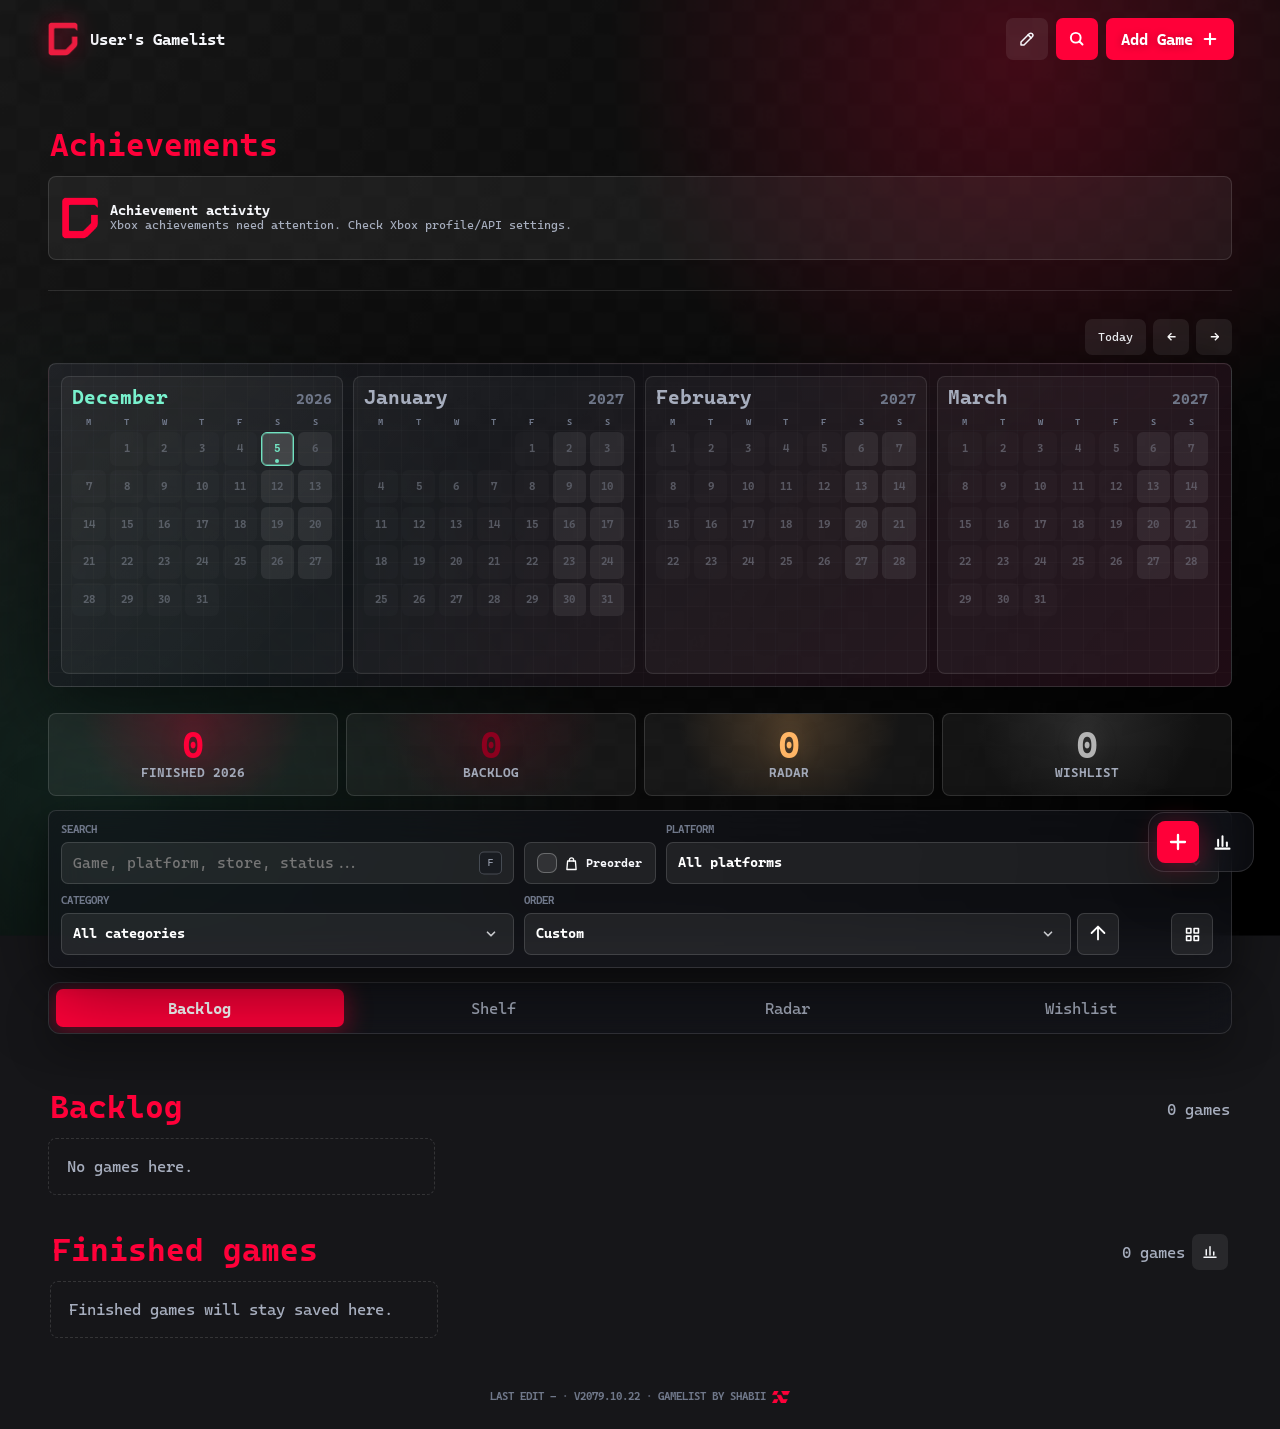
==== commit 762cf719: "Sync from upstream while preserving local config" ====
--- a/index.html
+++ b/index.html
@@ -238,10 +238,10 @@
             <path d="M19.2 3.8v4.8h-4.8"></path>
           </svg>
         </button>
-        <button class="ghost-button" id="loginButton" type="button" title="Edit" aria-label="Edit" data-i18n-title="Edit" data-i18n-aria-label="Edit" hidden>
-          <svg class="pencil-icon" viewBox="0 0 24 24" aria-hidden="true">
-            <path d="M4 20h4l11-11a2.8 2.8 0 0 0-4-4L4 16v4Z"></path>
-            <path d="M13.5 6.5l4 4"></path>
+        <button class="ghost-button" id="loginButton" type="button" title="Add Game" aria-label="Add Game" data-i18n-title="Add Game" data-i18n-aria-label="Add Game" hidden>
+          <svg class="plus-icon" viewBox="0 0 24 24" aria-hidden="true">
+            <path d="M12 5v14"></path>
+            <path d="M5 12h14"></path>
           </svg>
         </button>
         <button class="icon-button" id="settingsButton" type="button" title="Settings" aria-label="Settings" data-i18n-title="Settings" data-i18n-aria-label="Settings" aria-busy="true" disabled hidden>
@@ -466,13 +466,13 @@
         <polyline points="6 14 12 8 18 14"></polyline>
       </svg>
     </button>
-    <button class="icon-button floating-action-button floating-search-button" id="floatingSearchButton" type="button" title="Search" aria-label="Search" data-i18n-title="Search" data-i18n-aria-label="Search">
-      <svg class="search-icon" viewBox="0 0 24 24" aria-hidden="true">
-        <circle cx="11" cy="11" r="6.5"></circle>
-        <path d="m16 16 4 4"></path>
-      </svg>
-    </button>
     <div class="floating-edit-actions" id="floatingEditActions" aria-label="Quick actions">
+      <button class="icon-button floating-action-button floating-search-button" id="floatingSearchButton" type="button" title="Search" aria-label="Search" data-i18n-title="Search" data-i18n-aria-label="Search">
+        <svg class="search-icon" viewBox="0 0 24 24" aria-hidden="true">
+          <circle cx="11" cy="11" r="6.5"></circle>
+          <path d="m16 16 4 4"></path>
+        </svg>
+      </button>
       <button class="icon-button floating-action-button" id="floatingAddButton" type="button" title="Add Game" aria-label="Add Game" data-i18n-title="Add Game" data-i18n-aria-label="Add Game">
         <svg class="plus-icon" viewBox="0 0 24 24" aria-hidden="true">
           <path d="M12 5v14"></path>
@@ -499,6 +499,7 @@
         <svg class="plus-icon" viewBox="0 0 24 24" aria-hidden="true"><path d="M12 5v14M5 12h14"></path></svg>
         <span data-i18n="Add Game">Add Game</span>
       </button>
+      <button class="mobile-dock-action" id="mobileDockEdit" type="button" title="Add Game" aria-label="Add Game" data-i18n-title="Add Game" data-i18n-aria-label="Add Game" hidden></button>
     </nav>
 
     <dialog id="gameDialog">
@@ -1056,7 +1057,7 @@
         </div>
 
         <section class="settings-window-panel" data-settings-window="design" hidden>
-          <section class="settings-section"><h3 data-i18n="Gamelist page layout">Gamelist page layout</h3><div class="settings-layout" id="settingsLayoutList" aria-label="Page order"></div></section>
+          <section class="settings-section"><h3 data-i18n="Page Layout">Page Layout</h3><div class="settings-layout" id="settingsLayoutList" aria-label="Page order"></div></section>
           <p class="eyebrow settings-detail-title" data-i18n="Details">Details</p>
           <section class="settings-grid settings-detail-grid">
           <div class="settings-preference-row" id="settingsPreferencesBeforeCurrency"></div>
@@ -1147,19 +1148,19 @@
       <form method="dialog" class="auth-modal glass" id="authForm">
         <div class="modal-head">
           <div>
-            <p class="eyebrow">Editor</p>
-            <h2>Password</h2>
+            <p class="eyebrow" data-i18n="Gamelist">Gamelist</p>
+            <h2 data-i18n="Log in to edit">Log in to edit</h2>
           </div>
           <button class="icon-button" id="authCloseButton" type="button" title="Close">×</button>
         </div>
         <label>
-          <span>Editor password</span>
+          <span data-i18n="Password">Password</span>
           <input id="authPasswordInput" type="password" autocomplete="current-password" autofocus>
         </label>
         <p class="auth-error" id="authError" hidden>Wrong password.</p>
         <div class="modal-actions">
-          <button class="ghost-button" id="authCancelButton" type="button">Cancel</button>
-          <button class="primary-button" type="submit">Unlock</button>
+          <button class="ghost-button" id="authCancelButton" type="button" data-i18n="Cancel">Cancel</button>
+          <button class="primary-button" type="submit" data-i18n="Log in">Log in</button>
         </div>
       </form>
     </dialog>
--- a/styles.css
+++ b/styles.css
@@ -240,7 +240,7 @@
   scroll-behavior: smooth;
 }
 
-@media (max-width: 760px) {
+@media (max-width: 699px) {
   html {
     overflow-x: clip;
   }
@@ -1437,7 +1437,7 @@
   transform: translateY(-42px);
 }
 
-@media (max-width: 760px) {
+@media (max-width: 699px) {
   #gotyDialog,
   #gotyStatsPreviewDialog {
     position: fixed;
@@ -1509,7 +1509,7 @@
   }
 }
 
-@media (min-width: 761px) {
+@media (min-width: 700px) {
   .goty-dialog .goty-modal {
     max-height: calc(100dvh - clamp(16px, 3vw, 28px) - 96px);
   }
@@ -2324,7 +2324,7 @@
     transform 180ms ease;
 }
 
-@media (min-width: 761px) {
+@media (min-width: 700px) {
   .goty-callout {
     bottom: clamp(16px, 3vw, 28px);
   }
@@ -2986,6 +2986,28 @@
   grid-template-columns: repeat(4, minmax(0, 1fr));
   gap: 7px;
   align-items: end;
+}
+
+@media (max-width: 520px) {
+  .rarity-graph {
+    min-width: 0;
+    width: 100%;
+    box-sizing: border-box;
+    grid-template-columns: repeat(4, minmax(0, 1fr));
+    gap: 3px;
+    padding: 8px;
+  }
+
+  .rarity-graph .rarity-bar {
+    min-width: 0;
+    height: 56px;
+    font-size: 9px;
+  }
+
+  .rarity-graph .rarity-bar small {
+    font-size: clamp(7px, 2.4vw, 9px);
+    white-space: nowrap;
+  }
 }
 
 .rarity-bar {
@@ -3921,7 +3943,7 @@
   border-radius: 8px;
 }
 
-@media (min-width: 761px) {
+@media (min-width: 700px) {
   .release-months {
     background: var(--grid-fade), var(--grid-texture), var(--panel);
     background-size:
@@ -3942,6 +3964,18 @@
 
   .release-month {
     background: rgba(255, 255, 255, 0.045);
+  }
+}
+
+@media (min-width: 700px) and (max-width: 899px) {
+  .release-months {
+    grid-template-columns: repeat(2, minmax(0, 1fr));
+  }
+}
+
+@media (min-width: 900px) and (max-width: 1100px) {
+  .release-months {
+    grid-template-columns: repeat(3, minmax(0, 1fr));
   }
 }
 
@@ -5162,7 +5196,7 @@
   z-index: 0;
 }
 
-@media (min-width: 761px) {
+@media (min-width: 700px) {
   .card-list.list-view .game-row {
     grid-template-columns:
       42px minmax(145px, 230px) minmax(0, 2.2fr) minmax(120px, 0.8fr)
@@ -5949,12 +5983,31 @@
 .playing-section .game-card {
   grid-template-columns: clamp(300px, 30vw, 372px) minmax(0, 1fr);
   flex: 0 0 min(1220px, calc(100vw - clamp(54px, 9vw, 112px)));
-  min-height: 548px;
+  min-height: 0;
+  height: auto;
   align-items: stretch;
   padding: 18px;
   row-gap: 0px;
   scroll-snap-align: start;
   scroll-snap-stop: always;
+}
+
+@media (min-width: 700px) {
+  .playing-section
+    .game-card.playing-card:not(:has(.card-trophies:not([hidden]))) {
+    grid-template-rows: auto;
+    align-content: start;
+  }
+}
+
+/* Let tablet playing cards shrink their poster column with the viewport.
+   The desktop 300px minimum made portrait covers taller than the content
+   column at 700–1100px, so cards with more metadata grew much taller. */
+@media (min-width: 700px) and (max-width: 1100px) {
+  .playing-section .game-card {
+    grid-template-columns: clamp(210px, 26vw, 286px) minmax(0, 1fr);
+    min-height: 0;
+  }
 }
 
 .playing-section.playing-single .game-card {
@@ -6091,6 +6144,16 @@
   width: 14px;
   height: 14px;
   border-radius: 3px;
+}
+
+@media (min-width: 700px) and (max-width: 1100px) {
+  .playing-section .card-trophy-list {
+    grid-template-columns: repeat(2, minmax(0, 1fr));
+  }
+
+  .playing-section .card-trophy-list > .card-trophy:nth-child(n + 3) {
+    display: none;
+  }
 }
 
 .card-trophy-list {
@@ -8066,6 +8129,13 @@
   border-color: color-mix(in srgb, var(--accent) 72%, #ffffff) !important;
 }
 
+/* Keep the logged-out overlay add action identical to the normal add control. */
+body:not(.can-edit) #floatingAddButton {
+  color: #ffffff;
+  background: var(--accent);
+  border-color: transparent;
+}
+
 .icon-button.view-toggle {
   align-self: end;
   width: var(--toolbar-control-height);
@@ -8153,7 +8223,7 @@
   display: none;
 }
 
-@media (min-width: 761px) {
+@media (min-width: 700px) {
   .top-actions #syncButton {
     order: 1;
   }
@@ -8241,7 +8311,7 @@
 }
 
 .floating-search-button {
-  display: none;
+  display: grid;
 }
 
 .mobile-action-dock {
@@ -8262,6 +8332,12 @@
 
 #mobileDockAdd[hidden] {
   display: none !important;
+}
+
+body:not(.can-edit) #mobileDockEdit:not([hidden]) {
+  color: #ffffff;
+  background: var(--accent);
+  box-shadow: 0 3px 24px color-mix(in srgb, var(--accent) 32%, transparent);
 }
 
 #mobileDockGoty[hidden] {
@@ -8292,7 +8368,7 @@
   height: 23px;
 }
 
-@media (min-width: 761px) {
+@media (min-width: 700px) {
   #floatingStatsButton,
   #completedStatsButton {
     position: relative;
@@ -8433,7 +8509,7 @@
   display: none;
 }
 
-@media (min-width: 761px) {
+@media (min-width: 700px) {
   .playing-card .complete-action .check-icon,
   .playing-card .backlog-action .back-icon {
     display: block;
@@ -8539,7 +8615,7 @@
 body:not(.can-edit) #syncButton,
 body:not(.can-edit) #settingsButton,
 body:not(.can-edit) #fetchPricesButton {
-  display: none;
+  display: none !important;
 }
 
 body:not(.shelf-page):not(.can-edit)
@@ -8640,7 +8716,7 @@
   min-width: 0;
 }
 
-@media (min-width: 761px) and (hover: hover) and (pointer: fine) {
+@media (min-width: 700px) and (hover: hover) and (pointer: fine) {
   .card-list:not(.list-view) .game-card .edit-action,
   .completed-list:not(.list-view) .completed-edit-action,
   .shelf-grid:not(.list-view) .game-card .edit-action {
@@ -8759,7 +8835,7 @@
   --rating-star-gap: 1px;
 }
 
-@media (max-width: 760px) {
+@media (max-width: 699px) {
   .completed-rating-stars .star-display {
     --rating-star-size: 11px;
   }
@@ -8886,7 +8962,7 @@
   height: 16px;
 }
 
-@media (min-width: 761px) {
+@media (min-width: 700px) {
   .completed-stream-toggle[data-tooltip],
   .playing-stream-toggle[data-tooltip] {
     position: relative;
@@ -9081,7 +9157,7 @@
   gap: 10px;
 }
 
-@media (min-width: 761px) {
+@media (min-width: 700px) {
   .finished-stats-kpis.is-grid-3 {
     grid-template-columns: repeat(3, minmax(0, 1fr));
   }
@@ -9411,7 +9487,6 @@
   display: grid;
   grid-template-rows: auto auto;
   flex: 0 0 min(860px, calc(100vw - clamp(54px, 9vw, 112px)));
-  min-height: 548px;
   align-content: center;
   padding: 14px;
   gap: 20px;
@@ -9457,6 +9532,28 @@
   gap: 8px;
 }
 
+@media (min-width: 801px) {
+  .twitch-preview-card.is-collapsed {
+    height: auto;
+    min-height: 0;
+    align-self: stretch;
+  }
+
+  .playing-section .twitch-preview-card {
+    height: auto;
+    min-height: 0;
+    align-self: stretch;
+  }
+
+  .playing-section .twitch-preview-card:not(.is-collapsed) {
+    flex: 0 0
+      var(
+        --twitch-preview-open-width,
+        min(860px, calc(100vw - clamp(54px, 9vw, 112px)))
+      );
+  }
+}
+
 .twitch-preview-link {
   position: relative;
   z-index: 1;
@@ -9493,15 +9590,18 @@
 
 .twitch-preview-card.is-collapsed .twitch-preview-status {
   position: absolute;
-  left: 33px;
-  bottom: 0;
+  top: auto;
+  right: auto;
+  left: 34px;
+  bottom: 50px;
   width: max-content;
+  height: auto;
   max-width: none;
   margin: 0;
   font-size: 10px;
   transform: rotate(-90deg);
   transform-origin: left center;
-  padding: 5px 13px 8px 13px;
+  padding: 8px 13px 8px 13px;
 }
 
 .twitch-preview-status.is-live {
@@ -9659,7 +9759,7 @@
 .twitch-preview-card.is-collapsed .twitch-preview-collapsed-logo span {
   display: block;
   width: 300px;
-  max-width: 300px;
+  min-width: 300px;
   color: #d7b8ff;
   font-size: 20px;
   font-weight: 900;
@@ -10910,6 +11010,13 @@
   padding: 0;
 }
 
+.completed-platform .coop-pill .coop-icon,
+.completed-platform .multiplayer-pill .online-globe-icon {
+  width: 12px;
+  height: 12px;
+  flex-basis: 12px;
+}
+
 .completed-platform .rating-score-star {
   display: inline-grid;
   place-items: center;
@@ -11007,7 +11114,7 @@
   margin: 0;
 }
 
-@media (min-width: 761px) {
+@media (min-width: 700px) {
   .completed-list.list-view .completed-row {
     grid-template-columns: 42px minmax(145px, 230px) minmax(0, 1fr) auto;
     min-height: 64px;
@@ -11245,7 +11352,7 @@
   padding: 0;
 }
 
-@media (min-width: 761px) {
+@media (min-width: 700px) {
   #gameDialog,
   #addDialog {
     width: min(1120px, calc(100vw - 64px));
@@ -11333,7 +11440,7 @@
   margin-bottom: 16px;
 }
 
-@media (min-width: 761px) {
+@media (min-width: 700px) {
   #updatesDialog {
     width: min(920px, calc(100vw - 64px));
   }
@@ -11985,7 +12092,7 @@
   );
 }
 
-@media (max-width: 760px) {
+@media (max-width: 699px) {
   .settings-dialog {
     width: calc(100vw - 16px);
     max-width: calc(100vw - 16px);
@@ -12040,7 +12147,8 @@
 }
 
 .settings-window-panel[data-settings-window="design"] > .settings-detail-title,
-.settings-window-panel[data-settings-window="design"] > .settings-section:not(:first-child) {
+.settings-window-panel[data-settings-window="design"]
+  > .settings-section:not(:first-child) {
   padding-top: 16px;
   border-top: 1px solid var(--line);
 }
@@ -12059,30 +12167,17 @@
 
 .settings-layout {
   display: grid;
-  grid-template-columns: repeat(4, minmax(0, 1fr));
-  gap: 10px;
-}
-
-@media (max-width: 760px) {
-  .settings-layout {
-    grid-template-columns: repeat(2, minmax(0, 1fr));
-  }
+  grid-template-columns: minmax(0, 1fr);
+  gap: 7px;
+  font-family: var(--display-title-font);
+}
+
+@media (max-width: 699px) {
   .settings-layout-card {
     min-width: 0;
   }
   .settings-layout-actions {
-    justify-content: center;
-    flex-wrap: wrap;
     gap: 4px;
-  }
-  .settings-layout-actions .settings-visible-check {
-    margin-left: 0;
-  }
-  .settings-layout-actions .icon-button {
-    width: 28px;
-    min-width: 28px;
-    height: 28px;
-    min-height: 28px;
   }
 }
 
@@ -12096,15 +12191,110 @@
   border-radius: 8px;
 }
 
+.settings-layout .settings-layout-card {
+  grid-template-columns: minmax(0, 1fr) auto;
+  align-items: center;
+  gap: 12px;
+  min-height: 48px;
+  padding: 7px 12px;
+  border-radius: 10px;
+}
+
 .settings-layout-card.is-hidden-section {
   opacity: 0.55;
 }
 
 .settings-layout-card strong {
-  min-height: 16px;
+  min-height: 0;
   font-size: 13px;
   line-height: 1.2;
-  text-align: center;
+  text-align: left;
+}
+
+.settings-layout-move {
+  width: 36px;
+  height: 36px;
+  min-width: 36px;
+  min-height: 36px;
+  padding: 0;
+  place-items: center;
+}
+
+.settings-layout-move.icon-button svg {
+  display: block;
+  width: 20px;
+  height: 20px;
+  fill: none;
+  stroke: currentColor;
+  stroke-width: 2;
+  stroke-linecap: round;
+  stroke-linejoin: round;
+}
+
+.settings-layout-visibility {
+  position: relative;
+  display: grid !important;
+  box-sizing: border-box;
+  width: 36px !important;
+  min-width: 36px;
+  height: 36px;
+  min-height: 36px;
+  flex: 0 0 36px;
+  margin-left: auto;
+  padding: 0 !important;
+  place-items: center;
+}
+
+.settings-layout-visibility input[type="checkbox"] {
+  position: absolute;
+  width: 1px;
+  height: 1px;
+  min-width: 1px;
+  min-height: 1px;
+  margin: 0;
+  opacity: 0;
+}
+
+.settings-visibility-icon {
+  width: 19px;
+  height: 19px;
+  fill: none;
+  stroke: currentColor;
+  stroke-width: 1.8;
+  stroke-linecap: round;
+  stroke-linejoin: round;
+  pointer-events: none;
+}
+
+.settings-layout-visibility input:focus-visible + .settings-visibility-icon {
+  outline: 2px solid var(--accent-2);
+  outline-offset: 4px;
+  border-radius: 3px;
+}
+
+.settings-visibility-sr-only {
+  position: absolute;
+  width: 1px;
+  height: 1px;
+  padding: 0;
+  margin: -1px;
+  overflow: hidden;
+  clip: rect(0, 0, 0, 0);
+  white-space: nowrap;
+  border: 0;
+}
+
+@media (max-width: 520px) {
+  .settings-layout .settings-layout-card {
+    grid-template-columns: minmax(0, 1fr);
+    gap: 6px;
+  }
+  .settings-layout .settings-layout-actions {
+    justify-content: flex-end;
+  }
+  .settings-layout .settings-layout-actions .settings-visible-check {
+    margin-left: 0;
+  }
 }
 
 .settings-wire {
@@ -12368,10 +12558,10 @@
 }
 
 .settings-layout-actions .icon-button {
-  width: 30px;
-  height: 30px;
-  min-width: 30px;
-  min-height: 30px;
+  width: 36px;
+  height: 36px;
+  min-width: 36px;
+  min-height: 36px;
 }
 
 .settings-layout-actions .icon-button svg {
@@ -12503,31 +12693,32 @@
 
 .settings-csv-groups {
   display: grid;
-  grid-template-columns: repeat(auto-fit, minmax(min(220px, 100%), 1fr));
-  align-items: stretch;
-  gap: 12px;
+  grid-template-columns: minmax(0, 1fr);
+  align-items: center;
+  gap: 0;
 }
 
 .settings-csv-row {
   display: grid;
-  grid-template-columns: minmax(0, 1fr);
-  align-content: space-between;
+  grid-template-columns: minmax(0, 1fr) auto;
+  align-items: center;
   gap: 16px;
-  min-height: 118px;
-  padding: 14px;
-  background: rgba(255, 255, 255, 0.055);
-  border: 1px solid var(--line);
-  border-radius: 12px;
+  min-width: 0;
+  padding: 14px 0;
+}
+
+.settings-csv-row + .settings-csv-row {
+  border-top: 1px solid var(--line);
 }
 
 .settings-csv-label {
   display: block;
   padding: 2px 0;
-  text-align: center;
+  text-align: left;
 }
 
 .settings-csv-label > span {
-  color: var(--text);
+  color: var(--accent-2);
   font-size: 14px;
   font-weight: 900;
   line-height: 1.3;
@@ -12537,12 +12728,18 @@
 .settings-csv-label > .settings-home-copy {
   display: block;
   margin-top: 4px;
+  color: var(--dim);
   line-height: 1.3;
 }
 
-html.theme-light .settings-csv-row {
-  background: rgba(211, 221, 234, 0.7);
-  border-color: rgba(31, 42, 61, 0.28);
+@media (max-width: 600px) {
+  .settings-csv-row {
+    grid-template-columns: minmax(0, 1fr);
+    gap: 10px;
+  }
+  .settings-data-actions {
+    max-width: 360px;
+  }
 }
 
 .settings-dev-links {
@@ -13088,7 +13285,7 @@
     0 16px 34px rgba(31, 42, 61, 0.2);
 }
 
-@media (min-width: 761px) {
+@media (min-width: 700px) {
   html.theme-light .release-months {
     background: var(--grid-fade), var(--grid-texture), var(--panel);
     background-size:
@@ -14218,7 +14415,7 @@
   border-radius: 4px;
 }
 
-@media (max-width: 760px) {
+@media (max-width: 699px) {
   .settings-store-list {
     grid-template-columns: repeat(2, minmax(0, 1fr));
   }
@@ -14681,7 +14878,7 @@
   box-shadow: 0 0 0 3px color-mix(in srgb, var(--accent) 12%, transparent);
 }
 
-@media (min-width: 761px) {
+@media (min-width: 700px) {
   .playing-section .card-trophy-meta {
     display: block;
   }
@@ -15130,7 +15327,7 @@
   justify-self: start;
 }
 
-@media (max-width: 760px) {
+@media (max-width: 699px) {
   .detail-rating-grid {
     grid-template-columns: repeat(auto-fit, minmax(130px, max-content));
     gap: 13px 16px;
@@ -15251,7 +15448,7 @@
   border: 1px solid rgba(255, 255, 255, 0.12);
 }
 
-@media (max-width: 760px) {
+@media (max-width: 699px) {
   .settings-page-toggle-row {
     grid-template-columns: 1fr;
   }
@@ -15602,7 +15799,7 @@
   grid-template-columns: repeat(3, minmax(0, 1fr));
 }
 
-@media (min-width: 761px) {
+@media (min-width: 700px) {
   .game-rating-grid {
     --rating-star-size: 25px;
     --rating-star-gap: 5px;
@@ -15617,7 +15814,7 @@
   grid-template-columns: repeat(2, minmax(0, 1fr));
 }
 
-@media (min-width: 761px) {
+@media (min-width: 700px) {
   .finish-rating-grid {
     --rating-star-size: 23px;
     --rating-star-gap: 4px;
@@ -16265,7 +16462,11 @@
   }
 }
 
-@media (max-width: 760px) {
+@media (max-width: 699px) {
+  body:not(.can-edit) #loginButton {
+    display: none !important;
+  }
+
   body {
     padding-bottom: calc(84px + env(safe-area-inset-bottom));
   }
@@ -16534,9 +16735,18 @@
     display: block;
     min-width: 0;
     overflow: hidden;
-    margin-left: 20px;
+    margin-left: 28px;
     text-overflow: ellipsis;
     white-space: nowrap;
+  }
+
+  body.shabii-main-owner:not(.can-edit) .brand span:last-child {
+    font-size: clamp(17px, 4.5vw, 20px);
+  }
+
+  body.shabii-main-owner:not(.can-edit) .brand-mark {
+    width: 40px;
+    height: 40px;
   }
 
   .top-actions {
@@ -17263,7 +17473,131 @@
   }
 
   .playing-panel {
+    display: grid;
+    grid-template-columns: minmax(0, 1fr);
+    gap: 8px;
     padding: 4px 0 8px;
+    overflow: visible;
+  }
+
+  .playing-section .playing-panel > .twitch-preview-card {
+    box-sizing: border-box;
+    grid-row: 2;
+    width: 100%;
+    max-width: 100%;
+    min-height: 0;
+    padding: 10px;
+    flex: none;
+    grid-template-columns: minmax(0, 1fr) auto;
+    grid-template-rows: auto auto;
+    gap: 9px;
+    overflow: visible;
+  }
+
+  .playing-section
+    .playing-panel
+    > .twitch-preview-card
+    .twitch-preview-player {
+    grid-column: 1 / -1;
+    grid-row: 1;
+  }
+
+  .playing-section
+    .playing-panel
+    > .twitch-preview-card
+    .twitch-preview-status {
+    top: 18px;
+    right: 20px;
+  }
+
+  .playing-section .playing-panel > .twitch-preview-card .twitch-preview-link {
+    grid-column: 1;
+    grid-row: 2;
+    min-width: 0;
+    margin-left: 0;
+  }
+
+  .playing-section
+    .playing-panel
+    > .twitch-preview-card
+    .twitch-preview-toggle {
+    position: static;
+    grid-column: 2;
+    grid-row: 2;
+    align-self: center;
+    width: auto;
+    min-width: 34px;
+    height: 34px;
+    min-height: 34px;
+    padding: 0 9px;
+  }
+
+  .playing-section .playing-panel > .playing-list {
+    grid-row: 1;
+    width: 100%;
+    min-width: 0;
+  }
+
+  .playing-section .playing-panel > .twitch-preview-card.is-collapsed {
+    display: flex;
+    align-items: center;
+    justify-content: flex-start;
+    width: 100%;
+    height: 56px;
+    min-height: 56px;
+    padding: 8px 52px 8px 12px;
+    overflow: visible;
+  }
+
+  .playing-section
+    .playing-panel
+    > .twitch-preview-card.is-collapsed
+    .twitch-preview-collapsed-logo {
+    position: static;
+    flex-direction: row;
+    gap: 8px;
+    transform: none;
+  }
+
+  .playing-section
+    .playing-panel
+    > .twitch-preview-card.is-collapsed
+    .twitch-preview-collapsed-logo
+    span {
+    width: auto;
+    max-width: 100%;
+    margin: 0;
+    overflow: hidden;
+    font-size: 12px;
+    text-align: left;
+    text-overflow: ellipsis;
+    transform: none;
+  }
+
+  .playing-section
+    .playing-panel
+    > .twitch-preview-card.is-collapsed
+    .twitch-preview-player {
+    display: none;
+  }
+
+  .playing-section
+    .playing-panel
+    > .twitch-preview-card.is-collapsed
+    .twitch-preview-status {
+    display: none;
+  }
+
+  .playing-section
+    .playing-panel
+    > .twitch-preview-card.is-collapsed
+    .twitch-preview-toggle {
+    position: absolute;
+    top: 50%;
+    right: 10px;
+    bottom: auto;
+    left: auto;
+    transform: translateY(-50%);
   }
 
   .playing-section .column-head {
@@ -18063,7 +18397,7 @@
   }
 }
 
-@media (width <= 760px) {
+@media (width <= 699px) {
   .completed-head-actions {
     display: flex;
     flex-wrap: wrap;
@@ -18380,7 +18714,7 @@
   }
 }
 
-@media (min-width: 761px) {
+@media (min-width: 700px) {
   #mobileDockUp {
     display: grid !important;
     order: 1;
@@ -18482,6 +18816,23 @@
     box-shadow: 0 3px 24px color-mix(in srgb, var(--accent) 32%, transparent);
   }
 
+  body:not(.can-edit) #mobileDockEdit:not([hidden]) {
+    display: flex;
+    color: #ffffff;
+    background: var(--accent);
+    box-shadow: 0 3px 24px color-mix(in srgb, var(--accent) 32%, transparent);
+    align-items: center;
+    justify-content: center;
+    overflow: hidden;
+    transition:
+      flex-basis 420ms cubic-bezier(0.2, 0.8, 0.2, 1),
+      width 420ms cubic-bezier(0.2, 0.8, 0.2, 1),
+      padding 420ms cubic-bezier(0.2, 0.8, 0.2, 1),
+      gap 420ms cubic-bezier(0.2, 0.8, 0.2, 1),
+      background 140ms ease,
+      box-shadow 140ms ease;
+  }
+
   @media (hover: hover) and (pointer: fine) {
     .mobile-action-dock:has(.mobile-dock-action:not(#mobileDockAdd):hover)
       #mobileDockAdd:not(:hover),
@@ -18492,6 +18843,17 @@
       background: transparent;
       box-shadow: none;
     }
+    body:not(.can-edit)
+      .mobile-action-dock:has(.mobile-dock-action:not(#mobileDockEdit):hover)
+      #mobileDockEdit:not(:hover),
+    body:not(.can-edit)
+      .mobile-action-dock:has(
+        .mobile-dock-action:not(#mobileDockEdit):focus-visible
+      )
+      #mobileDockEdit:not(:hover):not(:focus-visible) {
+      background: transparent;
+      box-shadow: none;
+    }
   }
 
   #mobileDockAdd > span {
@@ -18506,6 +18868,18 @@
       opacity 220ms ease;
   }
 
+  body:not(.can-edit) #mobileDockEdit > span {
+    display: inline-block;
+    width: 0;
+    overflow: hidden;
+    opacity: 0;
+    font-weight: 900;
+    white-space: nowrap;
+    transition:
+      width 420ms cubic-bezier(0.2, 0.8, 0.2, 1),
+      opacity 220ms ease;
+  }
+
   #mobileDockAdd:hover,
   #mobileDockAdd:focus-visible {
     width: 160px;
@@ -18519,6 +18893,24 @@
 
   #mobileDockAdd:hover > span,
   #mobileDockAdd:focus-visible > span {
+    width: 104px;
+    opacity: 1;
+    transition-duration: 220ms;
+  }
+
+  body:not(.can-edit) #mobileDockEdit:not([hidden]):hover,
+  body:not(.can-edit) #mobileDockEdit:not([hidden]):focus-visible {
+    width: 160px;
+    flex-basis: 160px;
+    gap: 8px;
+    flex-direction: row-reverse;
+    justify-content: flex-start;
+    padding-inline: 12px;
+    transition-duration: 220ms;
+  }
+
+  body:not(.can-edit) #mobileDockEdit:hover > span,
+  body:not(.can-edit) #mobileDockEdit:focus-visible > span {
     width: 104px;
     opacity: 1;
     transition-duration: 220ms;
@@ -18692,7 +19084,7 @@
   }
 }
 
-@media (max-width: 760px) {
+@media (max-width: 699px) {
   main.shell:has(#gotySection:not([hidden])) #gotySection,
   main.shell:not(:has(#gotySection:not([hidden])))
     #playingSection:not([hidden]) {
@@ -18830,7 +19222,7 @@
   transition: opacity 180ms ease;
 }
 
-@media (max-width: 760px) {
+@media (max-width: 699px) {
   #mobileDockGoty:hover,
   #mobileDockGoty:focus-visible,
   #mobileDockGoty:active,
@@ -18849,7 +19241,7 @@
   }
 }
 
-@media (min-width: 761px) {
+@media (min-width: 700px) {
   #gotyDialog[open] {
     position: fixed;
     inset: 8px !important;
@@ -18877,7 +19269,7 @@
   }
 }
 
-@media (max-width: 760px) {
+@media (max-width: 699px) {
   #gotyStatsPreviewDialog .goty-stats-preview-modal {
     display: flex !important;
     flex-direction: column;
@@ -18917,7 +19309,7 @@
   }
 }
 
-@media (min-width: 761px) {
+@media (min-width: 700px) {
   #gotyStatsPreviewDialog {
     height: calc(100dvh - 24px);
     max-height: calc(100dvh - 24px);
@@ -18952,7 +19344,7 @@
   }
 }
 
-@media (max-width: 760px) {
+@media (max-width: 699px) {
   #mobileDockAdd:not([hidden]) {
     color: #fff;
     background: var(--accent);
@@ -18965,6 +19357,19 @@
     #mobileDockAdd:not(:focus),
   .mobile-action-dock:has(.mobile-dock-action:not(#mobileDockAdd).is-active)
     #mobileDockAdd:not(.is-active) {
+    background: transparent;
+    box-shadow: none;
+  }
+
+  body:not(.can-edit)
+    .mobile-action-dock:has(.mobile-dock-action:not(#mobileDockEdit):active)
+    #mobileDockEdit:not(:active),
+  body:not(.can-edit)
+    .mobile-action-dock:has(.mobile-dock-action:not(#mobileDockEdit):focus)
+    #mobileDockEdit:not(:focus),
+  body:not(.can-edit)
+    .mobile-action-dock:has(.mobile-dock-action:not(#mobileDockEdit).is-active)
+    #mobileDockEdit:not(.is-active) {
     background: transparent;
     box-shadow: none;
   }
@@ -19234,7 +19639,7 @@
   display: none !important;
 }
 
-@media (min-width: 761px) {
+@media (min-width: 700px) {
   #addGameForm.gamelist-target-editor .shelf-editor-grid {
     grid-template-columns: 132px repeat(12, minmax(0, 1fr));
     align-items: end;
@@ -19344,7 +19749,7 @@
 #gameDialog.is-new-game .collection-form-grid > .release-text-field {
   grid-column: span 7;
 }
-@media (min-width: 761px) {
+@media (min-width: 700px) {
   .playing-finished-progress {
     grid-template-columns: 14px auto minmax(0, 1fr);
   }
@@ -19383,7 +19788,7 @@
   }
 }
 
-@media (max-width: 760px) {
+@media (max-width: 699px) {
   .playing-finished-game .playing-finished-progress strong {
     align-self: center;
     font-size: 10px;
@@ -19437,7 +19842,7 @@
 }
 
 /* Keep the mobile playing actions in their own columns without overlap. */
-@media (max-width: 760px) {
+@media (max-width: 699px) {
   .playing-section .game-card.playing-card h3 {
     font-size: clamp(28px, 7vw, 40px);
     line-height: 1.05;
@@ -19508,7 +19913,7 @@
 }
 
 /* Compact mobile list actions leave the text column room to breathe. */
-@media (max-width: 760px) {
+@media (max-width: 699px) {
   .card-list .game-card:not(.playing-card) .title-line > .edit-action,
   .card-list .game-card:not(.playing-card) .card-actions > .delete-action,
   .shelf-grid .game-card .title-line > .edit-action,
@@ -19642,7 +20047,7 @@
   }
 }
 
-@media (max-width: 760px) {
+@media (max-width: 699px) {
   #addGameForm .modal-head h2.mobile-two-line-title {
     line-height: 1.05;
     white-space: nowrap;
@@ -19723,7 +20128,7 @@
   }
 }
 
-@media (max-width: 760px) {
+@media (max-width: 699px) {
   .shelf-grid.list-view .game-row .psn-progress-pill {
     display: none;
   }
@@ -19733,7 +20138,7 @@
   }
 }
 
-@media (max-width: 760px) {
+@media (max-width: 699px) {
   #backlog
     .card-list:not(.list-view)
     .game-card:not(.playing-card)
@@ -19753,7 +20158,7 @@
 }
 
 /* Keep action names visible on mobile cards in Backlog, Radar, and Wishlist. */
-@media (max-width: 760px) {
+@media (max-width: 699px) {
   .card-list .game-card:not(.playing-card) .card-actions > button {
     min-height: 42px;
     height: 42px;
@@ -19865,7 +20270,7 @@
 }
 
 /* Keep prices beside card actions when the card has enough horizontal space. */
-@media (max-width: 760px) {
+@media (max-width: 699px) {
   .card-list:not(.list-view) .game-card.has-price-footer .card-footer {
     display: flex;
     flex-direction: row;
@@ -19916,7 +20321,7 @@
 }
 
 /* With no second line of tags, center badges over the full list row. */
-@media (min-width: 761px) {
+@media (min-width: 700px) {
   .game-row:has(> .game-row-tags:empty) > .game-row-core {
     grid-row: 1 / -1;
     align-self: center;
@@ -19980,7 +20385,7 @@
   }
 }
 
-@media (min-width: 761px) {
+@media (min-width: 700px) {
   .playing-section .game-card.playing-card .card-actions > .backlog-action {
     box-sizing: border-box;
     display: grid;
@@ -20007,7 +20412,7 @@
   }
 }
 
-@media (max-width: 760px) {
+@media (max-width: 699px) {
   :is(#releaseDialog, #shelfReleaseDialog)
     .release-dialog-list
     .game-card
@@ -20448,7 +20853,7 @@
   text-align: center;
 }
 
-@media (min-width: 761px) {
+@media (min-width: 700px) {
   .shelf-stats-body .finished-stats-kpis.is-shelf-one > .finished-stats-kpi,
   .shelf-stats-body .finished-stats-kpis.is-shelf-two > .finished-stats-kpi {
     justify-items: start;
@@ -20635,7 +21040,7 @@
   grid-auto-rows: minmax(92px, auto);
 }
 
-@media (max-width: 760px) {
+@media (max-width: 699px) {
   .shelf-stats-dialog {
     box-sizing: border-box;
     width: calc(100% - 14px);
@@ -20674,7 +21079,7 @@
   background: unset;
 }
 
-@media (max-width: 760px) {
+@media (max-width: 699px) {
   .shelf-page .detail-cover {
     max-height: unset;
   }
@@ -21488,7 +21893,7 @@
   gap: 6px;
 }
 
-@media (min-width: 761px) {
+@media (min-width: 700px) {
   .shelf-grid.preorders-view.list-view .game-row {
     grid-template-columns:
       42px minmax(145px, 230px) minmax(0, 2.2fr) minmax(120px, 0.8fr)
@@ -22358,7 +22763,7 @@
   display: grid !important;
 }
 
-@media (min-width: 761px) {
+@media (min-width: 700px) {
   #addGameForm.combined-collection-editor .shelf-editor-grid {
     --collection-extra-row: 5;
     --collection-owner-offset: 3;
@@ -22416,7 +22821,7 @@
   }
 }
 
-@media (max-width: 760px) {
+@media (max-width: 699px) {
   #addGameForm.combined-collection-editor
     .shelf-editor-grid
     > :is(
@@ -22488,7 +22893,7 @@
   display: none !important;
 }
 
-@media (min-width: 761px) {
+@media (min-width: 700px) {
   #addGameForm .shelf-editor-grid > * {
     order: 30;
   }
@@ -22649,7 +23054,7 @@
   }
 }
 
-@media (max-width: 760px) {
+@media (max-width: 699px) {
   .shelf-editor-cover-preview {
     display: none !important;
   }
@@ -22672,7 +23077,7 @@
   grid-column: span 6;
 }
 
-@media (min-width: 761px) {
+@media (min-width: 700px) {
   .digital-game-editor .shelf-release-field,
   .digital-game-editor .shelf-owner-field {
     grid-column: 1 / span 6;
@@ -23265,12 +23670,11 @@
   }
 }
 
-@media (min-width: 761px) and (max-width: 1300px) {
+@media (min-width: 700px) and (max-width: 1300px) {
   .shelf-toolbar {
-    grid-template-columns: minmax(0, 1fr) minmax(0, 1fr) minmax(
-        0,
-        1.5fr
-      ) minmax(0, 0.75fr) minmax(0, 0.75fr) var(--toolbar-control-height);
+    grid-template-columns:
+      minmax(0, 1fr) minmax(0, 1fr) minmax(0, 1.5fr)
+      minmax(0, 0.75fr) minmax(0, 0.75fr) var(--toolbar-control-height);
   }
   .shelf-toolbar .search {
     grid-column: span 2;
@@ -23299,7 +23703,7 @@
   }
 }
 
-@media (max-width: 760px) {
+@media (max-width: 699px) {
   #addGameForm.gamelist-target-editor .shelf-entitlement-grid-spacer {
     display: none !important;
   }
@@ -23863,7 +24267,7 @@
   object-fit: cover;
 }
 
-@media (max-width: 760px) {
+@media (max-width: 699px) {
   .shelf-dialog .detail-cover#detailCoverWrap {
     width: 100%;
     height: var(--shelf-cover-height, 520px);
@@ -23878,7 +24282,7 @@
 }
 
 /* Keep the unified Gamelist editor aligned with the Shelf cover-first layout. */
-@media (min-width: 761px) {
+@media (min-width: 700px) {
   #addGameForm.gamelist-target-editor .shelf-editor-grid {
     position: relative;
     grid-template-columns: 160px repeat(12, minmax(0, 1fr));
@@ -23983,7 +24387,7 @@
   }
 }
 
-@media (min-width: 761px) {
+@media (min-width: 700px) {
   #addGameForm:not(.gamelist-target-editor):not(.digital-tracking-disabled)
     .shelf-console-field {
     grid-column: 8 / span 4;
@@ -24176,7 +24580,7 @@
   grid-column: 1 / -1;
 }
 
-@media (max-width: 760px) {
+@media (max-width: 699px) {
   #addGameForm.shelf-gamelist-import-mini .modal-head {
     position: relative;
     flex-direction: column;
@@ -24263,7 +24667,7 @@
   display: none;
 }
 
-@media (max-width: 760px) {
+@media (max-width: 699px) {
   /* Shelf follows the shared markup: DLC, subscription, then release details. */
   #addGameForm.gamelist-target-editor .shelf-entitlement-field {
     order: 11;
@@ -24314,7 +24718,7 @@
   }
 }
 
-@media (max-width: 760px) {
+@media (max-width: 699px) {
   .shelf-grid .status-pill {
     display: none !important;
   }
@@ -24334,7 +24738,7 @@
 }
 
 /* The unified Shelf dialog lives inside .shelf-page rather than .shelf-dialog. */
-@media (max-width: 760px) {
+@media (max-width: 699px) {
   .shelf-page #detailDialog .detail-cover {
     box-sizing: border-box;
     display: block;
@@ -24413,3 +24817,89 @@
 #addGameForm:not(.shelf-gamelist-import-mini) > #shelfGamelistListControls {
   margin: 0 0 12px;
 }
+
+/* Keep tablet release calendars to two or three months total. */
+@media (min-width: 700px) and (max-width: 899px) {
+  .release-months {
+    grid-template-columns: repeat(2, minmax(0, 1fr));
+  }
+  .release-month:nth-child(2) {
+    display: grid;
+  }
+  .release-month:nth-child(n + 3) {
+    display: none;
+  }
+}
+
+@media (min-width: 900px) and (max-width: 1100px) {
+  .release-months {
+    grid-template-columns: repeat(3, minmax(0, 1fr));
+  }
+  .release-month:nth-child(n + 4) {
+    display: none;
+  }
+}
+
+/* Keep the four trophy rank bars compact inside narrower achievement cards. */
+@media (max-width: 800px) {
+  .rarity-graph {
+    box-sizing: border-box;
+    width: 100%;
+    min-width: 0;
+    grid-template-columns: repeat(4, minmax(0, 1fr));
+    gap: 4px;
+    padding: 8px;
+  }
+
+  .rarity-graph .rarity-bar {
+    box-sizing: border-box;
+    width: 100%;
+    min-width: 0;
+    height: 52px;
+    font-size: 9px;
+  }
+
+  .rarity-graph .rarity-bar small {
+    font-size: clamp(7px, 1.5vw, 9px);
+    white-space: nowrap;
+  }
+}
+
+@media (min-width: 700px) and (max-width: 800px) {
+  #searchButton {
+    display: none !important;
+  }
+
+  #mobileDockSearch {
+    display: grid !important;
+    order: 0;
+  }
+
+  .mobile-section-tabs,
+  .shelf-tabs {
+    top: 20px;
+    margin-top: 8px;
+  }
+
+  .mobile-section-tabs button[data-mobile-section="new"] {
+    min-width: 0;
+    padding: 0;
+  }
+
+  .mobile-section-tabs button[data-mobile-section="new"] .label {
+    display: none;
+  }
+
+  .mobile-section-tabs button[data-mobile-section="new"] .count {
+    min-width: 18px;
+    height: 18px;
+    padding: 0 4px;
+    border-radius: 5px;
+    font-size: 9px;
+  }
+
+  .completed-list .completed-rating-breakdown,
+  .completed-list .completed-platform .rating-score-pill {
+    display: none !important;
+  }
+}
--- a/game-editor-layout.css
+++ b/game-editor-layout.css
@@ -155,7 +155,7 @@
   margin: 0;
 }
 
-@media (min-width: 761px) {
+@media (min-width: 700px) {
   :is(#gameDialog:not(.shelf-destination-selected), #addGameForm.gamelist-target-editor:not(.shelf-gamelist-import-mini)) .unified-game-editor-grid {
     grid-template-columns: 160px repeat(24, minmax(0, 1fr));
     grid-template-rows: repeat(3, 72px);
@@ -207,7 +207,7 @@
   #gameDialog .unified-game-editor-grid > .notes-field { grid-column: 1 / -1; grid-row: 7; }
 }
 
-@media (max-width: 760px) {
+@media (max-width: 699px) {
   #gameDialog .unified-game-editor-grid { grid-template-columns: repeat(2, minmax(0, 1fr)); }
   #gameDialog .unified-game-editor-grid > * { grid-column: 1 / -1; }
   #gameDialog .unified-game-editor-grid > :is(.dlc-check, .emulator-check, .multiplayer-check, .coop-check) { grid-column: span 1 !important; }
@@ -224,13 +224,13 @@
 }
 
 /* Editing keeps list selection between the collecting details and owner fields. */
-@media (min-width: 761px) {
+@media (min-width: 700px) {
   #gameDialog:not(.is-new-game) .unified-game-editor-grid > #gameListControls { grid-column: 1 / -1; grid-row: 5; }
   #gameDialog:not(.is-new-game) .collection-form-grid.unified-game-editor-grid > :is(.owners-field, .trophy-search-field) { grid-row: 6; }
   #gameDialog:not(.is-new-game) .unified-game-editor-grid > .notes-field { grid-row: 8; }
 }
 
-@media (max-width: 760px) {
+@media (max-width: 699px) {
   #gameDialog:not(.is-new-game) .unified-game-editor-grid > #gameListControls { order: 21; }
   #gameDialog:not(.is-new-game) .collection-form-grid.unified-game-editor-grid > :is(.owners-field, .trophy-search-field) { order: 22; }
   #gameDialog:not(.is-new-game) .unified-game-editor-grid > .notes-field { order: 23; }
@@ -262,7 +262,7 @@
 html.game-editor-embed #addDialog::backdrop { background: transparent; backdrop-filter: none; }
 
 /* Use the same full-height mobile window for every game editor. */
-@media (max-width: 760px) {
+@media (max-width: 699px) {
   :is(#gameDialog, #addDialog) {
     position: fixed;
     inset: 0 !important;
--- a/collection-workspace.css
+++ b/collection-workspace.css
@@ -21,7 +21,7 @@
 @media (min-width: 1301px) {
   .toolbar { grid-template-columns: minmax(180px, 2fr) auto repeat(2, minmax(100px, 1fr)) minmax(140px, 1fr) auto auto; }
 }
-@media (max-width: 760px) {
+@media (max-width: 699px) {
   .mobile-section-tabs { grid-template-columns: repeat(var(--mobile-tab-count), minmax(62px, 1fr)) !important; }
   .mobile-section-tabs button { font-size: 14px; padding-inline: 6px; }
   .mobile-section-tabs button:not([data-mobile-section="new"]) .label { display: inline; }
@@ -44,13 +44,13 @@
   .toolbar { grid-template-columns: minmax(180px, 2fr) auto repeat(2,minmax(100px,1fr)) minmax(140px,1fr) auto; }
   .toolbar.collection-toolbar { grid-template-columns: minmax(180px,2fr) repeat(4,minmax(90px,1fr)) minmax(130px,1fr) auto; }
 }
-@media (min-width: 761px) and (max-width: 1000px) {
+@media (min-width: 700px) and (max-width: 1000px) {
   .toolbar { grid-template-columns: repeat(4,minmax(0,1fr)); }
   .toolbar > .search { grid-column: 1 / -1; }
   .toolbar > .order-label { grid-column: 1 / span 3; }
   .toolbar > .library-view-controls { grid-column: 4; }
 }
-@media (max-width: 760px) {
+@media (max-width: 699px) {
   .toolbar, .toolbar.collection-toolbar { grid-template-columns: minmax(0,1fr) auto !important; }
   .toolbar > label { grid-column: 1 / -1 !important; width: 100%; min-width: 0; }
   .toolbar > .order-label { grid-column: 1 !important; }
@@ -64,7 +64,7 @@
 .stats-source-slider button { min-height: 42px; border: 0; border-radius: 7px; background: transparent; color: var(--muted); font: inherit; font-weight: 800; cursor: pointer; transition: background 160ms ease,color 160ms ease; }
 .stats-source-slider button.active { background: var(--accent); color: #fff; }
 .stats-source-slider button:not(.active):hover { background: color-mix(in srgb,var(--accent) 12%,transparent); color: var(--text); }
-@media (min-width: 761px) {
+@media (min-width: 700px) {
   #mobileDockStats, #mobileDockStats:hover, #mobileDockStats:focus, #mobileDockStats.is-active { width: 42px !important; min-width: 42px !important; max-width: 42px !important; flex: 0 0 42px !important; padding: 0 !important; }
   #mobileDockStats span { display: none !important; }
   #floatingStatsButton, #floatingStatsButton:hover { width: 48px; min-width: 48px; max-width: 48px; }
@@ -78,12 +78,20 @@
 body[data-mobile-section="new"] #new > .column-head { display: none; }
 body[data-mobile-section="new"] #collectionLibrary:not([hidden]) + #new:not([hidden]) { margin-top: 12px; }
 .unified-new-head[hidden] { display: none !important; }
-@media (min-width: 761px) {
+@media (min-width: 700px) {
   .toolbar { position: sticky; top: calc(20px + 0px); }
 }
 
+/* At tablet widths let filters scroll away while library tabs stay pinned. */
+@media (min-width: 700px) and (max-width: 800px) {
+  .toolbar,
+  .toolbar.collection-toolbar {
+    position: static;
+  }
+}
+
 #collectionKpis { margin-bottom: 0; }
-@media (min-width: 761px) and (max-width: 1000px) {
+@media (min-width: 700px) and (max-width: 1000px) {
   .toolbar > label { grid-column: auto !important; }
   .toolbar > .search { grid-column: 1 / -1 !important; }
   .toolbar > .order-label { grid-column: 1 / span 3 !important; }
@@ -110,12 +118,12 @@
   min-height: var(--library-heading-min-height);
 }
 
-@media (max-width: 760px) {
+@media (max-width: 699px) {
   .mobile-section-tabs { margin-bottom: 6px; }
   .board { margin-top: 0; }
 }
 
-@media (max-width: 760px) {
+@media (max-width: 699px) {
   .card-list .status-pill,
   .shelf-grid .status-pill { display: none !important; }
 }
@@ -141,7 +149,7 @@
   padding: 0;
 }
 /* Desktop filters use two rows instead of a full-width search row. */
-@media (min-width: 761px) {
+@media (min-width: 700px) {
   .toolbar, .toolbar.collection-toolbar {
     grid-template-columns: repeat(4, minmax(0, 1fr));
   }
@@ -165,7 +173,7 @@
 }
 
 /* Mobile branding floats behind the controls instead of taking up page space. */
-@media (max-width: 760px) {
+@media (max-width: 699px) {
   body > .topbar {
     position: fixed;
     inset: auto auto calc(max(6px, env(safe-area-inset-bottom)) + var(--mobile-control-height, 68px) - 8px) 50%;
@@ -233,7 +241,7 @@
 }
 
 /* Give search more room while keeping Preorder at its compact desktop width. */
-@media (min-width: 761px) {
+@media (min-width: 700px) {
   .toolbar:not(.collection-toolbar) {
     grid-template-columns: minmax(0, 1fr) 132px minmax(0, 1fr) calc(var(--toolbar-control-height) * 2 + 6px);
   }
@@ -245,7 +253,7 @@
   .toolbar:not(.collection-toolbar) > .library-view-controls { grid-column: 4; grid-row: 2; }
 }
 
-@media (min-width: 761px) {
+@media (min-width: 700px) {
   .toolbar.collection-toolbar {
     grid-template-columns: repeat(3, minmax(0, 1fr)) minmax(150px, 1.15fr) calc(var(--toolbar-control-height) * 2 + 6px);
   }
@@ -294,7 +302,7 @@
 }
 
 /* Fill every allocated filter cell; only icon controls keep a fixed width. */
-@media (min-width: 761px) {
+@media (min-width: 700px) {
   .toolbar { justify-items: stretch; grid-auto-flow: row dense; }
   .toolbar > label,
   .toolbar .search-field,
@@ -309,3 +317,88 @@
     justify-content: flex-end;
   }
 }
+
+/* Keep tablet filters and view controls on two rows in both list contexts. */
+@media (min-width: 700px) and (max-width: 800px) {
+  .toolbar,
+  .toolbar.collection-toolbar {
+    grid-template-columns:
+      minmax(0, 1fr) minmax(0, 1fr) 132px minmax(0, 1fr) minmax(0, 1fr) 90px;
+    gap: 8px;
+  }
+  .toolbar:not(.collection-toolbar) > .search {
+    grid-column: 1 / span 2 !important;
+    grid-row: 1 !important;
+  }
+  .toolbar:not(.collection-toolbar) > .toolbar-check {
+    grid-column: 3 !important;
+    grid-row: 1 !important;
+    width: 132px;
+  }
+  .toolbar:not(.collection-toolbar) > label:has(#platformFilter) {
+    grid-column: 4 / span 3 !important;
+    grid-row: 1 !important;
+  }
+  .toolbar:not(.collection-toolbar) > label:has(#tagFilter) {
+    grid-column: 1 / span 2 !important;
+    grid-row: 2 !important;
+  }
+  .toolbar:not(.collection-toolbar) > .order-label {
+    grid-column: 3 / span 2 !important;
+    grid-row: 2 !important;
+  }
+  .toolbar:not(.collection-toolbar) > .library-view-controls {
+    grid-column: 5 / span 2 !important;
+    grid-row: 2 !important;
+    width: 100%;
+    justify-self: end;
+  }
+  .toolbar.collection-toolbar {
+    grid-template-columns: repeat(6, minmax(0, 1fr)) 90px;
+  }
+  .toolbar.collection-toolbar > .search {
+    grid-column: 1 / span 3 !important;
+    grid-row: 1 !important;
+  }
+  .toolbar.collection-toolbar > label:has(#platformFilter) {
+    grid-column: 4 / span 2 !important;
+    grid-row: 1 !important;
+  }
+  .toolbar.collection-toolbar > label:has(#tagFilter) {
+    grid-column: 6 / span 2 !important;
+    grid-row: 1 !important;
+  }
+  .toolbar.collection-toolbar > label:has(#collectionRegionFilter) {
+    grid-column: 1 / span 2 !important;
+    grid-row: 2 !important;
+  }
+  .toolbar.collection-toolbar > label:has(#collectionConditionFilter) {
+    grid-column: 3 / span 2 !important;
+    grid-row: 2 !important;
+  }
+  .toolbar.collection-toolbar > .order-label {
+    grid-column: 5 / span 2 !important;
+    grid-row: 2 !important;
+  }
+  .toolbar.collection-toolbar > .library-view-controls {
+    grid-column: 7 !important;
+    grid-row: 2 !important;
+    width: 100%;
+    justify-self: end;
+  }
+  .toolbar > label,
+  .toolbar .search-field,
+  .toolbar .order-control {
+    width: 100%;
+    min-width: 0;
+  }
+  .toolbar .library-view-controls :is(.view-toggle, .media-format-toggle),
+  .toolbar .order-control > .direction-toggle {
+    width: var(--toolbar-control-height);
+    min-width: var(--toolbar-control-height);
+    height: var(--toolbar-control-height);
+  }
+  .toolbar .search-field > input { padding-right: 44px !important; }
+  .toolbar .search-shortcut { display: none; }
+  .toolbar .search-mobile-icon { display: block; }
+}
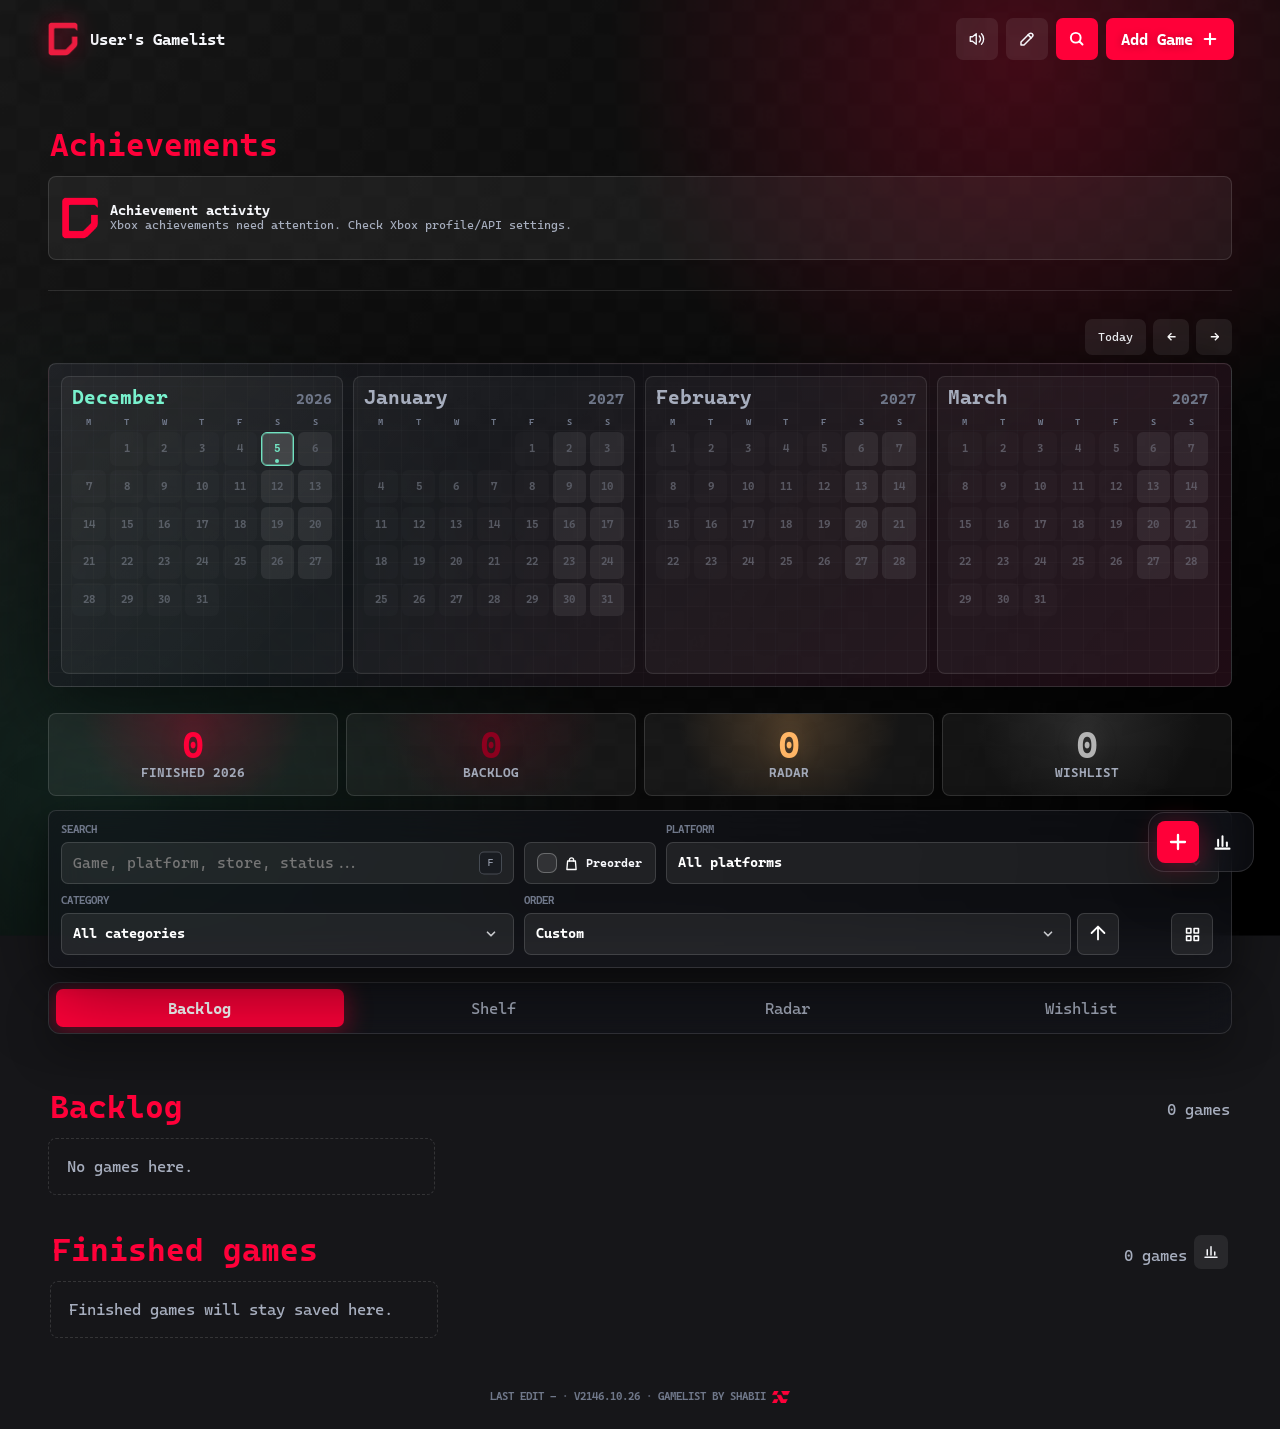
==== commit 228500b7: "Sync from upstream while preserving local config" ====
--- a/index.html
+++ b/index.html
@@ -9,8 +9,8 @@
     <meta name="apple-mobile-web-app-title" content="Gamelist">
     <meta name="apple-mobile-web-app-status-bar-style" content="black-translucent">
     <title>Shabii's Gamelist</title>
-    <link rel="icon" type="image/png" href="assets/Icon.png">
-    <link rel="apple-touch-icon" href="assets/app-Icon.png">
+    <link rel="icon" type="image/png" href="assets/branding/Icon.png">
+    <link rel="apple-touch-icon" href="assets/branding/app-icons/app-Icon.png">
     <link rel="manifest" href="manifest.webmanifest">
     <style>html.theme-booting body{visibility:hidden}</style>
     <script>
@@ -25,8 +25,8 @@
         const root = document.documentElement;
         const settingsKey = "gamelist:settings:v1";
         const themes = {
-          shabii: { title: "Shabii's Gamelist", shortName: "Gamelist", icon: "assets/Icon.png", appIcon: "assets/app-Icon.png", color: "#ff0039" },
-          kash: { title: "Kash's Gamelist", shortName: "Kash", icon: "assets/kh_icon.png", appIcon: "assets/kh_app-icon.png", color: "#005cff" },
+          shabii: { title: "Shabii's Gamelist", shortName: "Gamelist", icon: "assets/branding/Icon.png", appIcon: "assets/branding/app-icons/app-Icon.png", color: "#ff0039" },
+          kash: { title: "Kash's Gamelist", shortName: "Kash", icon: "assets/branding/kh_icon.png", appIcon: "assets/branding/app-icons/kh_app-icon.png", color: "#005cff" },
         };
         const custom = (settings, fallbackKey) => {
           const theme = settings.customTheme || {};
@@ -170,11 +170,10 @@
               await waitForDisplayFont(window.__initialTheme || {});
               return root.dataset.initialTheme;
             });
-        window.setTimeout(() => root.classList.remove("theme-booting"), 3500);
       })();
     </script>
-    <link rel="preload" as="image" href="assets/kh_icon.png">
-    <link rel="preload" as="image" href="assets/kh_app-icon.png">
+    <link rel="preload" as="image" href="assets/branding/kh_icon.png">
+    <link rel="preload" as="image" href="assets/branding/app-icons/kh_app-icon.png">
     <link rel="preload" as="image" href="assets/platforms/playstation.png">
     <link rel="preload" as="image" href="assets/platforms/steam.png">
     <link rel="preload" as="image" href="assets/platforms/switch.png">
@@ -215,7 +214,7 @@
     <div class="backdrop"></div>
     <header class="topbar">
       <a class="brand" href="#backlog" aria-label="Shabii's Gamelist">
-        <img class="brand-mark" src="assets/Icon.png" alt="">
+        <img class="brand-mark" src="assets/branding/Icon.png" alt="">
         <span>Shabii's Gamelist</span>
       </a>
       <button class="brand-version-chip" id="brandVersion" type="button" hidden>Version -</button>
@@ -233,48 +232,28 @@
       </script>
       <div class="top-actions">
         <button class="icon-button" id="syncButton" type="button" title="Sync" aria-label="Sync">
-          <svg class="reload-icon" viewBox="0 0 24 24" aria-hidden="true">
-            <path d="M19 8.2A7.2 7.2 0 1 0 20.1 14"></path>
-            <path d="M19.2 3.8v4.8h-4.8"></path>
-          </svg>
+          <span data-svg-asset="icons/navigation/reload"></span>
         </button>
         <button class="ghost-button" id="loginButton" type="button" title="Add Game" aria-label="Add Game" data-i18n-title="Add Game" data-i18n-aria-label="Add Game" hidden>
-          <svg class="plus-icon" viewBox="0 0 24 24" aria-hidden="true">
-            <path d="M12 5v14"></path>
-            <path d="M5 12h14"></path>
-          </svg>
+          <span data-svg-asset="icons/actions/plus-3"></span>
         </button>
         <button class="icon-button" id="settingsButton" type="button" title="Settings" aria-label="Settings" data-i18n-title="Settings" data-i18n-aria-label="Settings" aria-busy="true" disabled hidden>
-          <svg class="settings-icon" viewBox="0 0 24 24" aria-hidden="true">
-            <path d="M4 6h10M18 6h2M4 12h2M10 12h10M4 18h10M18 18h2"></path>
-            <circle cx="16" cy="6" r="2"></circle>
-            <circle cx="8" cy="12" r="2"></circle>
-            <circle cx="16" cy="18" r="2"></circle>
-          </svg>
+          <span data-svg-asset="icons/settings/settings"></span>
         </button>
+        <button class="icon-button local-sound-toggle" id="localSoundToggle" type="button" aria-label="Mute sound for this session" aria-pressed="true" hidden></button>
         <button class="ghost-button" id="fetchPricesButton" type="button" hidden>
-          <svg class="euro-icon" viewBox="0 0 24 24" aria-hidden="true">
-            <path d="M19 5.5A7 7 0 0 0 8.2 7.1 7.4 7.4 0 0 0 7 12a7.4 7.4 0 0 0 1.2 4.9A7 7 0 0 0 19 18.5"></path>
-            <path d="M4 10h10"></path>
-            <path d="M4 14h10"></path>
-          </svg>
+          <span data-svg-asset="icons/actions/euro"></span>
           <span class="button-label">Fetch New Prices</span>
         </button>
         <button class="primary-button" id="addButton" type="button" hidden>
           <span class="button-label">Add Game</span>
           <span class="button-icon" aria-hidden="true">
-            <svg class="plus-icon" viewBox="0 0 24 24">
-              <path d="M12 5v14"></path>
-              <path d="M5 12h14"></path>
-            </svg>
+            <span data-svg-asset="icons/actions/plus"></span>
           </span>
         </button>
         <button class="primary-button top-search-button" id="searchButton" type="button" title="Search" aria-label="Search" data-i18n-title="Search" data-i18n-aria-label="Search">
           <span class="button-icon" aria-hidden="true">
-            <svg class="search-icon" viewBox="0 0 24 24">
-              <circle cx="11" cy="11" r="6.5"></circle>
-              <path d="m16 16 4 4"></path>
-            </svg>
+            <span data-svg-asset="icons/navigation/search-3"></span>
           </span>
         </button>
         <script>
@@ -332,15 +311,12 @@
           <span class="search-field">
             <input id="searchInput" type="search" placeholder="Game, platform, store, status..." data-i18n-placeholder="Game, platform, store, status...">
             <kbd class="search-shortcut" aria-hidden="true">F</kbd>
-            <svg class="search-mobile-icon search-icon" viewBox="0 0 24 24" aria-hidden="true"><circle cx="11" cy="11" r="6.5"></circle><path d="m16 16 4 4"></path></svg>
+            <span data-svg-asset="icons/navigation/search-mobile"></span>
           </span>
         </label>
         <label class="check-filter toggle-check toolbar-check">
           <input id="preorderedFilter" type="checkbox">
-          <svg class="shopping-bag-icon preordered-filter-icon" viewBox="0 0 24 24" aria-hidden="true">
-            <path d="M6.5 8.5h11l1 12h-13l1-12Z"></path>
-            <path d="M9 8.5V7a3 3 0 0 1 6 0v1.5"></path>
-          </svg>
+          <span data-svg-asset="icons/actions/shopping-bag-2"></span>
           <span data-i18n="Preorder">Preorder</span>
         </label>
         <label>
@@ -367,7 +343,7 @@
               <option value="region" data-i18n="Region">Region</option>
               <option value="value" data-i18n="Value">Value</option>
             </select>
-            <button class="direction-toggle" id="sortDirectionButton" type="button" title="Sort ascending" aria-label="Sort ascending"><svg class="sort-arrow-icon" viewBox="0 0 24 24" aria-hidden="true"><path d="M12 19V5m-7 7 7-7 7 7"></path></svg></button>
+            <button class="direction-toggle" id="sortDirectionButton" type="button" title="Sort ascending" aria-label="Sort ascending"><span data-svg-asset="icons/navigation/sort-arrow-2"></span></button>
           </div>
         </label>
         <div class="library-view-controls">
@@ -462,41 +438,33 @@
     </footer>
 
     <button class="icon-button scroll-top-button" id="scrollTopButton" type="button" title="Back to top" aria-label="Back to top">
-      <svg class="scroll-top-icon" viewBox="0 0 24 24" aria-hidden="true">
-        <polyline points="6 14 12 8 18 14"></polyline>
-      </svg>
+      <span data-svg-asset="icons/navigation/scroll-top"></span>
     </button>
     <div class="floating-edit-actions" id="floatingEditActions" aria-label="Quick actions">
       <button class="icon-button floating-action-button floating-search-button" id="floatingSearchButton" type="button" title="Search" aria-label="Search" data-i18n-title="Search" data-i18n-aria-label="Search">
-        <svg class="search-icon" viewBox="0 0 24 24" aria-hidden="true">
-          <circle cx="11" cy="11" r="6.5"></circle>
-          <path d="m16 16 4 4"></path>
-        </svg>
+        <span data-svg-asset="icons/navigation/search-2"></span>
       </button>
       <button class="icon-button floating-action-button" id="floatingAddButton" type="button" title="Add Game" aria-label="Add Game" data-i18n-title="Add Game" data-i18n-aria-label="Add Game">
-        <svg class="plus-icon" viewBox="0 0 24 24" aria-hidden="true">
-          <path d="M12 5v14"></path>
-          <path d="M5 12h14"></path>
-        </svg>
+        <span data-svg-asset="icons/actions/plus-3"></span>
       </button>
       <button class="icon-button floating-action-button" id="floatingStatsButton" type="button" title="Statistics" aria-label="Statistics"></button>
     </div>
     <nav class="mobile-action-dock" id="mobileActionDock" aria-label="Quick actions">
       <button class="mobile-dock-action" id="mobileDockUp" type="button" title="Back to top" aria-label="Back to top">
-        <svg class="scroll-top-icon" viewBox="0 0 24 24" aria-hidden="true"><polyline points="6 14 12 8 18 14"></polyline></svg>
+        <span data-svg-asset="icons/navigation/scroll-top"></span>
       </button>
         <button class="mobile-dock-action" id="mobileDockSettings" type="button" title="Settings" aria-label="Settings" data-i18n-title="Settings" data-i18n-aria-label="Settings" aria-busy="true" disabled hidden>
-        <svg class="settings-icon" viewBox="0 0 24 24" aria-hidden="true"><path d="M4 6h10M18 6h2M4 12h2M10 12h10M4 18h10M18 18h2"></path><circle cx="16" cy="6" r="2"></circle><circle cx="8" cy="12" r="2"></circle><circle cx="16" cy="18" r="2"></circle></svg>
+        <span data-svg-asset="icons/settings/settings"></span>
         <span data-i18n="Settings">Settings</span>
       </button>
       <button class="mobile-dock-action" id="mobileDockStats" type="button" title="Stats" aria-label="Finished games stats" data-i18n-title="Stats" data-i18n-aria-label="Finished games stats" hidden></button>
       <button class="mobile-dock-action mobile-dock-goty" id="mobileDockGoty" type="button" title="Games of the year" aria-label="Set up Games of the year" data-i18n-title="Games of the year" data-i18n-aria-label="Set up Games of the year" hidden></button>
       <button class="mobile-dock-action" id="mobileDockSearch" type="button" title="Search" aria-label="Search" data-i18n-title="Search" data-i18n-aria-label="Search">
-        <svg class="search-icon" viewBox="0 0 24 24" aria-hidden="true"><circle cx="11" cy="11" r="6.5"></circle><path d="m16 16 4 4"></path></svg>
+        <span data-svg-asset="icons/navigation/search-2"></span>
         <span data-i18n="Search">Search</span>
       </button>
       <button class="mobile-dock-action" id="mobileDockAdd" type="button" aria-label="Add Game" data-i18n-aria-label="Add Game" hidden>
-        <svg class="plus-icon" viewBox="0 0 24 24" aria-hidden="true"><path d="M12 5v14M5 12h14"></path></svg>
+        <span data-svg-asset="icons/actions/plus-2"></span>
         <span data-i18n="Add Game">Add Game</span>
       </button>
       <button class="mobile-dock-action" id="mobileDockEdit" type="button" title="Add Game" aria-label="Add Game" data-i18n-title="Add Game" data-i18n-aria-label="Add Game" hidden></button>
@@ -522,10 +490,7 @@
             <input id="lookupInput" type="search" placeholder="Type a game name or paste an IGDB page" data-i18n-placeholder="Type a game name or paste an IGDB page">
           </label>
           <button class="ghost-button icon-only-button" id="lookupButton" type="button" title="Search" aria-label="Search">
-            <svg class="search-icon" viewBox="0 0 24 24" aria-hidden="true">
-              <circle cx="11" cy="11" r="7"></circle>
-              <path d="M16.5 16.5 21 21"></path>
-            </svg>
+            <span data-svg-asset="icons/navigation/search"></span>
           </button>
         </div>
         <div class="lookup-results" id="lookupResults"></div>
@@ -550,7 +515,7 @@
         <div class="game-preorder-control">
           <label class="check-filter toggle-check game-preorder-check">
             <input id="gamePreorderCheck" type="checkbox">
-            <span class="check-label-with-icon"><svg class="shopping-bag-icon" viewBox="0 0 24 24" aria-hidden="true"><path d="M6.5 8.5h11l1 12h-13l1-12Z"></path><path d="M9 8.5V7a3 3 0 0 1 6 0v1.5"></path></svg><span data-i18n="Preorder">Preorder</span></span>
+            <span class="check-label-with-icon"><span data-svg-asset="icons/actions/shopping-bag"></span><span data-i18n="Preorder">Preorder</span></span>
           </label>
           <label class="preorder-store-field" id="gamePreorderStoreField" hidden>
             <span class="icon-input store-icon-input">
@@ -590,20 +555,13 @@
                 <input id="finishHoursInput" type="text" inputmode="numeric" placeholder="Hours" data-i18n-placeholder="Hours">
               </label>
               <button class="icon-button playtime-refresh-button" id="editorPlaytimeRefreshButton" type="button" title="Refresh playtime" aria-label="Refresh playtime" data-i18n-title="Refresh playtime" data-i18n-aria-label="Refresh playtime">
-                <svg viewBox="0 0 24 24" aria-hidden="true"><path d="M20 11a8.1 8.1 0 0 0-14.9-4L3 10"></path><path d="M3 4v6h6"></path><path d="M4 13a8.1 8.1 0 0 0 14.9 4L21 14"></path><path d="M21 20v-6h-6"></path></svg>
+                <span data-svg-asset="icons/actions/index"></span>
               </button>
             </div>
             <label class="check-filter toggle-check form-check playing-achievements-check">
               <input id="platinumInput" type="checkbox">
               <span class="achievement-check-icon" title="Completed achievements" aria-label="Completed achievements">
-                <svg class="trophy-icon" viewBox="0 0 24 24" aria-hidden="true">
-                  <path d="M8 4h8v4a4 4 0 0 1-8 0V4Z"></path>
-                  <path d="M8 6H5a3 3 0 0 0 3 3"></path>
-                  <path d="M16 6h3a3 3 0 0 1-3 3"></path>
-                  <path d="M12 12v4"></path>
-                  <path d="M9 20h6"></path>
-                  <path d="M10 16h4v4h-4z"></path>
-                </svg>
+                <span data-svg-asset="icons/status/trophy"></span>
               </span>
             </label>
             <div class="rating-section">
@@ -630,7 +588,7 @@
             </label>
             <label class="check-filter toggle-check form-check collection-check digital-check">
               <input id="digitalInput" type="checkbox">
-              <span class="check-label-with-icon"><svg class="download-badge-icon" viewBox="0 0 24 24" aria-hidden="true"><rect x="5" y="4.5" width="14" height="15" rx="3"></rect><path d="M12 7.5v6.5"></path><path d="M9.5 11.8 12 14.3l2.5-2.5"></path><path d="M8.8 17h6.4"></path></svg><span data-i18n="Digital">Digital</span></span>
+              <span class="check-label-with-icon"><span data-svg-asset="icons/actions/download-badge"></span><span data-i18n="Digital">Digital</span></span>
             </label>
             <label class="list-field">
               <span data-i18n="List">List</span>
@@ -658,11 +616,11 @@
             </label>
             <label class="check-filter toggle-check form-check collection-check multiplayer-check">
               <input id="multiplayerInput" type="checkbox">
-              <span class="check-label-with-icon"><svg class="online-globe-icon" viewBox="0 0 24 24" aria-hidden="true"><circle cx="12" cy="12" r="8"></circle><path d="M4 12h16"></path><path d="M12 4c2.1 2.2 3.2 4.8 3.2 8s-1.1 5.8-3.2 8"></path><path d="M12 4c-2.1 2.2-3.2 4.8-3.2 8s1.1 5.8 3.2 8"></path></svg><span data-i18n="Multiplayer">Multiplayer</span></span>
+              <span class="check-label-with-icon"><span data-svg-asset="icons/status/online-globe"></span><span data-i18n="Multiplayer">Multiplayer</span></span>
             </label>
             <label class="check-filter toggle-check form-check collection-check coop-check">
               <input id="coopInput" type="checkbox">
-              <span class="check-label-with-icon"><svg class="coop-icon" viewBox="0 0 24 24" aria-hidden="true"><circle cx="8" cy="8" r="3"></circle><circle cx="16" cy="8" r="3"></circle><path d="M2.8 19c.4-4 2.1-6 5.2-6s4.8 2 5.2 6"></path><path d="M10.8 19c.4-4 2.1-6 5.2-6s4.8 2 5.2 6"></path></svg><span data-i18n="Coop">Coop</span></span>
+              <span class="check-label-with-icon"><span data-svg-asset="icons/status/coop"></span><span data-i18n="Coop">Coop</span></span>
             </label>
             <label class="check-filter toggle-check form-check entitlement-check psplus-check">
               <input id="psPlusInput" type="checkbox">
@@ -750,6 +708,10 @@
             <label class="wide">
               <span data-i18n="Cover URL">Cover URL</span>
               <input id="coverInput" placeholder="https://...">
+            </label>
+            <label class="wide">
+              <span data-i18n="Key Art URL">Key Art URL</span>
+              <input id="keyArtInput" type="url" placeholder="https://images.igdb.com/igdb/image/upload/...">
             </label>
           </div>
         </section>
@@ -801,13 +763,7 @@
 
         <div class="modal-actions">
           <button class="danger-button icon-only-button" id="deleteButton" type="button" title="Delete" aria-label="Delete">
-            <svg class="trash-icon" viewBox="0 0 24 24" aria-hidden="true">
-              <path d="M3 6h18"></path>
-              <path d="M8 6V4h8v2"></path>
-              <path d="M19 6l-1 14H6L5 6"></path>
-              <path d="M10 11v5"></path>
-              <path d="M14 11v5"></path>
-            </svg>
+            <span data-svg-asset="icons/actions/trash"></span>
           </button>
           <button class="primary-button modal-save-button" id="gameDialogBottomSaveButton" type="submit" data-i18n="Save">Save</button>
         </div>
@@ -830,6 +786,7 @@
 
     <dialog id="detailDialog">
       <article class="detail-modal glass">
+        <button class="icon-button detail-edit editor-only" id="detailEditButton" type="button" title="Edit" aria-label="Edit" data-i18n-title="Edit" data-i18n-aria-label="Edit"><span data-svg-asset="icons/actions/pencil"></span></button>
         <button class="icon-button detail-close" id="detailCloseButton" type="button" title="Close">×</button>
         <div class="detail-cover">
           <img alt="">
@@ -854,14 +811,7 @@
           <section class="detail-trophies" id="detailTrophies" hidden>
             <div class="detail-trophies-head">
               <h3>
-                <svg class="trophy-icon" viewBox="0 0 24 24" aria-hidden="true">
-                  <path d="M8 4h8v4a4 4 0 0 1-8 0V4Z"></path>
-                  <path d="M8 6H5a3 3 0 0 0 3 3"></path>
-                  <path d="M16 6h3a3 3 0 0 1-3 3"></path>
-                  <path d="M12 12v4"></path>
-                  <path d="M9 20h6"></path>
-                  <path d="M10 16h4v4h-4z"></path>
-                </svg>
+                <span data-svg-asset="icons/status/trophy"></span>
                 <span id="detailTrophyTitle">TROPHIES</span>
               </h3>
               <div class="detail-trophy-tools">
@@ -872,7 +822,7 @@
                   <option value="name" data-i18n="Name">Name</option>
                   <option value="completed" data-i18n="Completed">Completed</option>
                 </select>
-                <button class="direction-toggle" id="detailTrophyDirection" type="button" title="Sort ascending" aria-label="Sort ascending"><svg class="sort-arrow-icon" viewBox="0 0 24 24" aria-hidden="true"><path d="M12 19V5m-7 7 7-7 7 7"></path></svg></button>
+                <button class="direction-toggle" id="detailTrophyDirection" type="button" title="Sort ascending" aria-label="Sort ascending"><span data-svg-asset="icons/navigation/sort-arrow-2"></span></button>
               </div>
             </div>
             <div class="detail-trophy-scroller" id="detailTrophyScroller">
@@ -1022,7 +972,7 @@
         <div class="modal-head">
           <div>
             <p class="eyebrow" id="settingsDialogEyebrow" data-i18n="Site settings">Site settings</p>
-            <h2 class="settings-main-heading"><span id="settingsDialogTitle" data-i18n="Settings">Settings</span><button class="settings-main-back-title" id="settingsDialogBackTitle" type="button" data-settings-back aria-label="Go back" hidden><span class="settings-main-title-current"><svg class="settings-main-back-glyph" viewBox="0 0 24 24" aria-hidden="true"><path d="m15 18-6-6 6-6"/></svg><span id="settingsDialogSectionTitle"></span></span><span class="settings-main-title-hover"><svg class="settings-main-back-glyph" viewBox="0 0 24 24" aria-hidden="true"><path d="m15 18-6-6 6-6"/></svg>Go back</span></button></h2>
+            <h2 class="settings-main-heading"><span id="settingsDialogTitle" data-i18n="Settings">Settings</span><button class="settings-main-back-title" id="settingsDialogBackTitle" type="button" data-settings-back aria-label="Go back" data-i18n-aria-label="Go back" hidden><span class="settings-main-title-current"><span data-svg-asset="icons/settings/settings-main-back-glyph"></span><span id="settingsDialogSectionTitle"></span></span><span class="settings-main-title-hover"><span data-svg-asset="icons/settings/settings-main-back-glyph"></span><span data-i18n="Go back">Go back</span></span></button></h2>
           </div>
           <div class="modal-head-actions">
             <button class="primary-button modal-head-save" type="submit" data-i18n="Save">Save</button>
@@ -1031,27 +981,27 @@
         </div>
 
         <div class="settings-home" id="settingsHome">
-          <p class="settings-home-copy">Choose what you’d like to manage.</p>
+          <p class="settings-home-copy" data-i18n="Choose what you’d like to manage.">Choose what you’d like to manage.</p>
           <div class="settings-category-grid">
             <button class="settings-category-card" type="button" data-settings-panel="design">
-              <span class="settings-category-icon" aria-hidden="true"><svg viewBox="0 0 24 24"><path d="M4 20h4l11-11a2.8 2.8 0 0 0-4-4L4 16v4Z"/><path d="M13.5 6.5l4 4"/><path d="M13 20h7"/></svg></span>
-              <span class="settings-category-text"><strong>Page design</strong><small>Layout, appearance, and preferences</small></span><span class="settings-category-arrow" aria-hidden="true"><svg viewBox="0 0 24 24"><path d="m9 5 7 7-7 7"/></svg></span>
+              <span class="settings-category-icon" aria-hidden="true"><span data-svg-asset="icons/actions/index-6"></span></span>
+              <span class="settings-category-text"><strong data-i18n="Page design">Page design</strong><small data-i18n="Layout, appearance, and preferences">Layout, appearance, and preferences</small></span><span class="settings-category-arrow" aria-hidden="true"><span data-svg-asset="icons/actions/index-2"></span></span>
             </button>
             <button class="settings-category-card" type="button" data-settings-panel="accounts">
-              <span class="settings-category-icon" aria-hidden="true"><svg viewBox="0 0 24 24"><circle cx="10" cy="7" r="4"/><path d="M3 21v-2a5 5 0 0 1 5-5h4a5 5 0 0 1 5 5v2M19 8v6m3-3h-6"/></svg></span>
-              <span class="settings-category-text"><strong>Accounts</strong><small>Connected services and sign out</small></span><span class="settings-category-arrow" aria-hidden="true"><svg viewBox="0 0 24 24"><path d="m9 5 7 7-7 7"/></svg></span>
+              <span class="settings-category-icon" aria-hidden="true"><span data-svg-asset="icons/actions/index-5"></span></span>
+              <span class="settings-category-text"><strong data-i18n="Accounts">Accounts</strong><small data-i18n="Connected services and sign out">Connected services and sign out</small></span><span class="settings-category-arrow" aria-hidden="true"><span data-svg-asset="icons/actions/index-2"></span></span>
             </button>
             <button class="settings-category-card" type="button" data-settings-panel="data">
-              <span class="settings-category-icon" aria-hidden="true"><svg viewBox="0 0 24 24"><path d="M6 3h9l4 4v14H6zM14 3v5h5M9 12h7M9 16h7"/></svg></span>
-              <span class="settings-category-text"><strong>Your Data</strong><small>Import and export your collections</small></span><span class="settings-category-arrow" aria-hidden="true"><svg viewBox="0 0 24 24"><path d="m9 5 7 7-7 7"/></svg></span>
+              <span class="settings-category-icon" aria-hidden="true"><span data-svg-asset="icons/actions/index-4"></span></span>
+              <span class="settings-category-text"><strong data-i18n="Your Data">Your Data</strong><small data-i18n="Import and export your collections">Import and export your collections</small></span><span class="settings-category-arrow" aria-hidden="true"><span data-svg-asset="icons/actions/index-2"></span></span>
             </button>
             <button class="settings-category-card" type="button" data-settings-panel="dev" hidden>
-              <span class="settings-category-icon" aria-hidden="true"><svg viewBox="0 0 24 24"><path d="m8 5-6 7 6 7M16 5l6 7-6 7M14 3l-4 18"/></svg></span>
-              <span class="settings-category-text"><strong>Dev Features</strong><small>Tools and experimental features</small></span><span class="settings-category-arrow" aria-hidden="true"><svg viewBox="0 0 24 24"><path d="m9 5 7 7-7 7"/></svg></span>
+              <span class="settings-category-icon" aria-hidden="true"><span data-svg-asset="icons/actions/index-3"></span></span>
+              <span class="settings-category-text"><strong data-i18n="Dev Features">Dev Features</strong><small data-i18n="Tools and experimental features">Tools and experimental features</small></span><span class="settings-category-arrow" aria-hidden="true"><span data-svg-asset="icons/actions/index-2"></span></span>
             </button>
           </div>
           <section class="settings-dev-home" id="settingsDevHome" hidden>
-            <h3>Dev Features</h3>
+            <h3 data-i18n="Dev Features">Dev Features</h3>
             <div class="settings-dev-links" id="settingsDevFeatures"></div>
           </section>
         </div>
@@ -1098,7 +1048,7 @@
           <div class="settings-store-list" id="settingsStores"></div>
           </section>
           <section class="settings-section settings-inline-theme-section">
-            <p class="eyebrow settings-customize-title">Customize Theme</p>
+            <p class="eyebrow settings-customize-title" data-i18n="Customize Theme">Customize Theme</p>
             <div id="settingsThemeEditor"></div>
           </section>
         </section>
@@ -1110,7 +1060,7 @@
           </label>
           <hr class="settings-account-separator">
           <div id="settingsAccountsMount"></div>
-          <button class="settings-logout-button" id="settingsLogoutButton" type="button"><svg class="exit-icon" viewBox="0 0 24 24" aria-hidden="true"><path d="M10 5H6.8A2.8 2.8 0 0 0 4 7.8v8.4A2.8 2.8 0 0 0 6.8 19H10"></path><path d="M14 8l4 4-4 4"></path><path d="M8 12h10"></path></svg> Log out of my account</button>
+          <button class="settings-logout-button" id="settingsLogoutButton" type="button"><span data-svg-asset="icons/actions/exit"></span><span data-i18n="Log out of my account">Log out of my account</span></button>
         </section>
 
         <section class="settings-window-panel settings-csv-section" data-settings-window="data" hidden>
@@ -1131,12 +1081,12 @@
       <article class="auth-modal glass settings-unsaved-modal">
         <div class="modal-head">
           <div>
-            <p class="eyebrow">Settings</p>
-            <h2>Are you sure?</h2>
-          </div>
-          <button class="icon-button" type="button" data-settings-unsaved-cancel aria-label="Go back to settings">×</button>
-        </div>
-        <p class="settings-unsaved-copy">You have unsaved changes.</p>
+            <p class="eyebrow" data-i18n="Settings">Settings</p>
+            <h2 data-i18n="Are you sure?">Are you sure?</h2>
+          </div>
+          <button class="icon-button" type="button" data-settings-unsaved-cancel aria-label="Go back to settings" data-i18n-aria-label="Go back to settings">×</button>
+        </div>
+        <p class="settings-unsaved-copy" data-i18n="You have unsaved changes.">You have unsaved changes.</p>
         <div class="modal-actions settings-unsaved-actions">
           <button class="ghost-button" type="button" data-settings-unsaved-save></button>
           <button class="primary-button" type="button" data-settings-unsaved-discard></button>
@@ -1181,20 +1131,13 @@
               <input id="finishTimeInput" type="text" inputmode="numeric" placeholder="Hours" autofocus>
             </label>
             <button class="icon-button playtime-refresh-button" id="finishTimeRefreshButton" type="button" title="Refresh playtime" aria-label="Refresh playtime" data-i18n-title="Refresh playtime" data-i18n-aria-label="Refresh playtime">
-              <svg viewBox="0 0 24 24" aria-hidden="true"><path d="M20 11a8.1 8.1 0 0 0-14.9-4L3 10"></path><path d="M3 4v6h6"></path><path d="M4 13a8.1 8.1 0 0 0 14.9 4L21 14"></path><path d="M21 20v-6h-6"></path></svg>
+              <span data-svg-asset="icons/actions/index"></span>
             </button>
           </div>
           <label class="check-filter toggle-check form-check finish-trophy-check">
             <input id="finishPlatinumInput" type="checkbox">
             <span class="achievement-check-icon" title="Completed achievements" aria-label="Completed achievements">
-              <svg class="trophy-icon" viewBox="0 0 24 24" aria-hidden="true">
-                <path d="M8 4h8v4a4 4 0 0 1-8 0V4Z"></path>
-                <path d="M8 6H5a3 3 0 0 0 3 3"></path>
-                <path d="M16 6h3a3 3 0 0 1-3 3"></path>
-                <path d="M12 12v4"></path>
-                <path d="M9 20h6"></path>
-                <path d="M10 16h4v4h-4z"></path>
-              </svg>
+              <span data-svg-asset="icons/status/trophy"></span>
             </span>
           </label>
         </div>
@@ -1234,10 +1177,7 @@
               <div class="title-owners"></div>
             </div>
             <button class="icon-button edit-action" type="button" title="Edit" aria-label="Edit">
-              <svg class="pencil-icon" viewBox="0 0 24 24" aria-hidden="true">
-                <path d="M4 20h4l11-11a2.8 2.8 0 0 0-4-4L4 16v4Z"></path>
-                <path d="M13.5 6.5l4 4"></path>
-              </svg>
+              <span data-svg-asset="icons/actions/pencil"></span>
             </button>
           </div>
           <div class="studio-line"></div>
@@ -1249,31 +1189,15 @@
             <button class="primary-button bought-action" type="button">Backlog</button>
             <button class="primary-button complete-action" type="button">Finished</button>
             <button class="ghost-button backlog-action" type="button" title="Backlog" aria-label="Move back to backlog">
-              <svg class="back-icon" viewBox="0 0 24 24" aria-hidden="true">
-                <path d="M10 6 4 12l6 6"></path>
-                <path d="M4 12h10a6 6 0 0 1 6 6"></path>
-              </svg>
+              <span data-svg-asset="icons/actions/back"></span>
               <span class="action-label">Backlog</span>
             </button>
             <button class="ghost-button trophy-action" type="button" title="Completed" aria-label="Completed">
-              <svg class="trophy-icon" viewBox="0 0 24 24" aria-hidden="true">
-                <path d="M8 4h8v4a4 4 0 0 1-8 0V4Z"></path>
-                <path d="M8 6H5a3 3 0 0 0 3 3"></path>
-                <path d="M16 6h3a3 3 0 0 1-3 3"></path>
-                <path d="M12 12v4"></path>
-                <path d="M9 20h6"></path>
-                <path d="M10 16h4v4h-4z"></path>
-              </svg>
+              <span data-svg-asset="icons/status/trophy"></span>
             </button>
             <button class="ghost-button icon-only-button price-refresh-action" type="button" title="Prices" aria-label="Prices"></button>
             <button class="danger-button icon-only-button delete-action" type="button" title="Delete" aria-label="Delete">
-              <svg class="trash-icon" viewBox="0 0 24 24" aria-hidden="true">
-                <path d="M3 6h18"></path>
-                <path d="M8 6V4h8v2"></path>
-                <path d="M19 6l-1 14H6L5 6"></path>
-                <path d="M10 11v5"></path>
-                <path d="M14 11v5"></path>
-              </svg>
+              <span data-svg-asset="icons/actions/trash"></span>
             </button>
           </div>
         </div>
--- a/styles.css
+++ b/styles.css
@@ -95,7 +95,7 @@
   --title-gradient-end: var(--accent);
   --glow-primary: rgba(255, 0, 81, 0.22);
   --glow-secondary: rgba(0, 0, 255, 0.14);
-  --default-backdrop-image: url("assets/backdrop.png");
+  --default-backdrop-image: url("assets/backgrounds/backdrop.png");
   --custom-backdrop-image: var(--default-backdrop-image);
   --theme-control-bg:
     linear-gradient(
@@ -166,7 +166,7 @@
   --dim: #617086;
   --glow-primary: color-mix(in srgb, var(--accent) 18%, transparent);
   --glow-secondary: color-mix(in srgb, var(--accent-2) 16%, transparent);
-  --default-backdrop-image: url("assets/backdrop_light.png");
+  --default-backdrop-image: url("assets/backgrounds/backdrop_light.png");
   --theme-control-bg:
     linear-gradient(
       135deg,
@@ -240,7 +240,7 @@
   scroll-behavior: smooth;
 }
 
-@media (max-width: 699px) {
+@media (max-width: 689px) {
   html {
     overflow-x: clip;
   }
@@ -403,7 +403,7 @@
     radial-gradient(circle at 78% 9%, rgba(0, 92, 255, 0.24), transparent 30%),
     radial-gradient(circle at 11% 84%, rgb(0 89 255 / 16%), transparent 34%),
     linear-gradient(120deg, rgba(255, 255, 255, 0.04), transparent 38%),
-    url(assets/backdrop.png) top left / auto repeat,
+    url(assets/backgrounds/backdrop.png) top left / auto repeat,
     #111723;
 }
 
@@ -520,7 +520,7 @@
 html.theme-font-pokemon {
   --display-title-size: clamp(36px, 3.6vw, 54px);
   --display-title-playing-size: clamp(34px, 4.2vw, 62px);
-  --display-title-line-height: 0.9;
+  --display-title-line-height: 0.9 !important;
 }
 
 html.theme-font-default {
@@ -552,11 +552,13 @@
 }
 
 .shell {
+  --shell-inline-padding: clamp(18px, 4vw, 48px);
   display: grid;
   grid-template-columns: minmax(0, 1fr);
-  width: min(1620px, 100%);
+  width: 100%;
   margin: 0 auto;
-  padding: clamp(8px, 2vw, 24px) clamp(18px, 4vw, 48px) clamp(18px, 4vw, 48px);
+  padding: clamp(8px, 2vw, 24px) var(--shell-inline-padding)
+    clamp(18px, 4vw, 48px);
 }
 
 .shell > * {
@@ -613,8 +615,9 @@
   width: 18px;
   height: 12px;
   background: var(--accent);
-  -webkit-mask: url("assets/shabii_logo.png") center / contain no-repeat;
-  mask: url("assets/shabii_logo.png") center / contain no-repeat;
+  -webkit-mask: url("assets/branding/shabii_logo.png") center / contain
+    no-repeat;
+  mask: url("assets/branding/shabii_logo.png") center / contain no-repeat;
 }
 
 .hero {
@@ -722,7 +725,7 @@
   padding: 4px 18px 8px 0;
   overflow-x: auto;
   overflow-y: hidden;
-  scroll-padding-left: 18px;
+  scroll-padding-left: 0;
   scroll-snap-type: x mandatory;
   scrollbar-width: none;
   -webkit-mask-image: linear-gradient(
@@ -745,12 +748,29 @@
   mask-size: 100% 100%;
 }
 
-.playing-section.playing-at-end:not(.playing-at-start) .card-list {
+.playing-section:not(.playing-at-start) .card-list {
   --playing-mask-left: min(92px, 10vw);
 }
 
 .playing-section:not(.playing-at-end) .card-list {
   --playing-mask-right: min(92px, 10vw);
+}
+
+/* Let carousel content scroll through both shell gutters. */
+.shell > .playing-section .playing-panel {
+  overflow: visible;
+}
+
+.shell > .playing-section .playing-panel > .playing-list,
+.shell > .playing-section .playing-finished-list {
+  box-sizing: border-box;
+  width: calc(100% + 2 * var(--shell-inline-padding));
+  margin-left: calc(-1 * var(--shell-inline-padding));
+  margin-right: calc(-1 * var(--shell-inline-padding));
+  padding-left: var(--shell-inline-padding);
+  padding-right: var(--shell-inline-padding);
+  scroll-padding-left: var(--shell-inline-padding);
+  scroll-padding-right: var(--shell-inline-padding);
 }
 
 .playing-section .card-list::-webkit-scrollbar {
@@ -816,7 +836,7 @@
   mask-size: 100% 100%;
 }
 
-.playing-finished.finished-has-overflow.finished-at-end:not(.finished-at-start)
+.playing-finished.finished-has-overflow:not(.finished-at-start)
   .playing-finished-list {
   --finished-mask-left: min(58px, 13vw);
 }
@@ -1071,8 +1091,7 @@
   flex: 0 0 88px;
 }
 
-.goty-year-select .platform-logo-button,
-.completed-year-control .platform-logo-button {
+.goty-year-select .platform-logo-button {
   display: flex;
   align-items: center;
   height: 34px;
@@ -1082,22 +1101,27 @@
 }
 
 .goty-year-select .platform-logo-button .platform-logo-choice,
-.goty-year-select .platform-logo-option .platform-logo-choice,
-.completed-year-control .platform-logo-button .platform-logo-choice {
-  height: auto;
-  min-height: 0;
+.goty-year-select .platform-logo-option .platform-logo-choice {
+  height: 100%;
+  min-height: 100%;
   align-items: center;
   transform: none;
 }
 
 .goty-year-select .platform-logo-button .platform-logo-choice-label,
-.goty-year-select .platform-logo-option .platform-logo-choice-label,
-.completed-year-control .platform-logo-button .platform-logo-choice-label {
+.goty-year-select .platform-logo-option .platform-logo-choice-label {
   display: block;
+  align-self: center;
   height: auto;
   line-height: 1;
   margin: 0;
   transform: none;
+}
+
+.goty-year-select .platform-logo-option,
+.goty-year-select .platform-logo-button {
+  box-sizing: border-box;
+  align-items: center;
 }
 
 .goty-save-button,
@@ -1437,7 +1461,7 @@
   transform: translateY(-42px);
 }
 
-@media (max-width: 699px) {
+@media (max-width: 689px) {
   #gotyDialog,
   #gotyStatsPreviewDialog {
     position: fixed;
@@ -1509,7 +1533,7 @@
   }
 }
 
-@media (min-width: 700px) {
+@media (min-width: 690px) {
   .goty-dialog .goty-modal {
     max-height: calc(100dvh - clamp(16px, 3vw, 28px) - 96px);
   }
@@ -2324,7 +2348,7 @@
     transform 180ms ease;
 }
 
-@media (min-width: 700px) {
+@media (min-width: 690px) {
   .goty-callout {
     bottom: clamp(16px, 3vw, 28px);
   }
@@ -2667,11 +2691,25 @@
   flex-basis: 11px;
 }
 
+.playing-finished-game .playing-finished-tags .stream-pill .stream-play-icon {
+  width: 9px;
+  height: 9px;
+  flex: 0 0 9px;
+}
+
 .playing-finished-tags .coop-pill span,
 .playing-finished-tags .coop-pill .coop-icon,
 .playing-finished-tags .multiplayer-pill .coop-icon,
 .playing-finished-tags .multiplayer-pill .online-globe-icon {
   color: var(--coop-accent) !important;
+}
+
+.playing-finished-tags .coop-pill .coop-icon,
+.playing-finished-tags .multiplayer-pill .coop-icon,
+.playing-finished-tags .multiplayer-pill .online-globe-icon {
+  width: 10px;
+  height: 10px;
+  flex-basis: 10px;
 }
 
 .playing-finished-tags .rating-score-star {
@@ -3177,8 +3215,8 @@
   width: 42px;
   height: 42px;
   background: var(--accent);
-  -webkit-mask: url("assets/Icon.png") center / contain no-repeat;
-  mask: url("assets/Icon.png") center / contain no-repeat;
+  -webkit-mask: url("assets/branding/Icon.png") center / contain no-repeat;
+  mask: url("assets/branding/Icon.png") center / contain no-repeat;
   filter: drop-shadow(
     0 0 12px color-mix(in srgb, var(--accent) 38%, transparent)
   );
@@ -3564,6 +3602,21 @@
 
 .preorder-count-tooltip {
   cursor: help;
+}
+
+.column-head > span:has(.preorder-count-pill) {
+  display: flex;
+  align-items: center;
+  gap: 6px;
+  flex-wrap: nowrap;
+  max-width: none;
+  margin-bottom: 0;
+  white-space: nowrap;
+}
+
+.column-head .preorder-count-pill {
+  margin-left: 0;
+  margin-right: 0;
 }
 
 .preorder-store-list {
@@ -3839,7 +3892,11 @@
 #deleteButton:hover,
 .completed-stats-button:hover,
 .completed-stats-button:focus-visible,
+.detail-edit:hover,
+.detail-edit:focus-visible,
 .edit-action:hover,
+.row-edit-action:hover,
+.row-edit-action:focus-visible,
 .completed-edit-action:hover,
 .history-edit-action:hover,
 .price-refresh-action:hover,
@@ -3943,7 +4000,7 @@
   border-radius: 8px;
 }
 
-@media (min-width: 700px) {
+@media (min-width: 690px) {
   .release-months {
     background: var(--grid-fade), var(--grid-texture), var(--panel);
     background-size:
@@ -3967,7 +4024,7 @@
   }
 }
 
-@media (min-width: 700px) and (max-width: 899px) {
+@media (min-width: 690px) and (max-width: 899px) {
   .release-months {
     grid-template-columns: repeat(2, minmax(0, 1fr));
   }
@@ -4405,13 +4462,13 @@
   font-size: 14px;
   line-height: 1;
   background-color: rgba(255, 255, 255, 0.07);
-  background-image: url("data:image/svg+xml,%3Csvg width='14' height='14' viewBox='0 0 14 14' xmlns='http://www.w3.org/2000/svg'%3E%3Cpath d='M3.5 5.25 7 8.75l3.5-3.5' fill='none' stroke='%23f6f7fb' stroke-opacity='.78' stroke-width='1.7' stroke-linecap='round' stroke-linejoin='round'/%3E%3C/svg%3E");
+  background-image: url("/assets/icons/navigation/dropdown-chevron.svg");
   background-position: right 15px center;
   background-repeat: no-repeat;
   background-size: 14px 14px;
   background:
-    url("data:image/svg+xml,%3Csvg width='14' height='14' viewBox='0 0 14 14' xmlns='http://www.w3.org/2000/svg'%3E%3Cpath d='M3.5 5.25 7 8.75l3.5-3.5' fill='none' stroke='%23f6f7fb' stroke-opacity='.78' stroke-width='1.7' stroke-linecap='round' stroke-linejoin='round'/%3E%3C/svg%3E")
-      right 15px center / 14px 14px no-repeat,
+    url("/assets/icons/navigation/dropdown-chevron.svg") right 15px center /
+      14px 14px no-repeat,
     rgba(255, 255, 255, 0.07);
   border: 1px solid rgba(255, 255, 255, 0.14);
   border-radius: 7px;
@@ -4430,8 +4487,8 @@
   border-color: color-mix(in srgb, var(--accent) 68%, transparent);
   background-color: rgba(255, 255, 255, 0.07);
   background:
-    url("data:image/svg+xml,%3Csvg width='14' height='14' viewBox='0 0 14 14' xmlns='http://www.w3.org/2000/svg'%3E%3Cpath d='M3.5 5.25 7 8.75l3.5-3.5' fill='none' stroke='%23f6f7fb' stroke-opacity='.9' stroke-width='1.7' stroke-linecap='round' stroke-linejoin='round'/%3E%3C/svg%3E")
-      right 15px center / 14px 14px no-repeat,
+    url("/assets/icons/navigation/dropdown-chevron-hover.svg") right 15px
+      center / 14px 14px no-repeat,
     rgba(255, 255, 255, 0.07);
   box-shadow:
     inset 0 0 0 1px rgba(255, 255, 255, 0.08),
@@ -4537,6 +4594,7 @@
 }
 
 .platform-logo-choice {
+  margin: 0;
   position: relative;
   z-index: 2;
   display: flex;
@@ -4599,7 +4657,6 @@
   height: 22px;
   flex-basis: 22px;
   overflow: visible;
-  transform: translateY(2px);
 }
 .settings-region-flag-icon img {
   display: block;
@@ -4642,7 +4699,6 @@
   min-width: 0;
   font-size: 14px;
   line-height: 1;
-  top: 2px;
   overflow: hidden;
   text-overflow: ellipsis;
   white-space: nowrap;
@@ -4694,8 +4750,7 @@
 .check-filter input[type="checkbox"]:checked {
   border-color: color-mix(in srgb, var(--accent) 72%, transparent);
   background:
-    center / 15px 15px no-repeat
-      url("data:image/svg+xml,%3Csvg width='15' height='15' viewBox='0 0 15 15' xmlns='http://www.w3.org/2000/svg'%3E%3Cpath d='M3.4 7.6 6.3 10.5 11.8 4.8' fill='none' stroke='%23fff' stroke-width='2.2' stroke-linecap='round' stroke-linejoin='round'/%3E%3C/svg%3E"),
+    center / 15px 15px no-repeat url("/assets/icons/status/checkbox-check.svg"),
     var(--accent);
   box-shadow: inset 0 0 0 1px rgba(255, 255, 255, 0.14);
 }
@@ -5032,8 +5087,8 @@
 
 select:hover {
   background:
-    url("data:image/svg+xml,%3Csvg width='14' height='14' viewBox='0 0 14 14' xmlns='http://www.w3.org/2000/svg'%3E%3Cpath d='M3.5 5.25 7 8.75l3.5-3.5' fill='none' stroke='%23f6f7fb' stroke-opacity='.9' stroke-width='1.7' stroke-linecap='round' stroke-linejoin='round'/%3E%3C/svg%3E")
-      right 15px center / 14px 14px no-repeat,
+    url("/assets/icons/navigation/dropdown-chevron-hover.svg") right 15px
+      center / 14px 14px no-repeat,
     rgba(255, 255, 255, 0.08);
   box-shadow: 0 0 0 3px color-mix(in srgb, var(--accent) 8%, transparent);
 }
@@ -5047,13 +5102,13 @@
   text-overflow: ellipsis;
   white-space: nowrap;
   background-color: rgba(255, 255, 255, 0.07);
-  background-image: url("data:image/svg+xml,%3Csvg width='14' height='14' viewBox='0 0 14 14' xmlns='http://www.w3.org/2000/svg'%3E%3Cpath d='M3.5 5.25 7 8.75l3.5-3.5' fill='none' stroke='%23f6f7fb' stroke-opacity='.78' stroke-width='1.7' stroke-linecap='round' stroke-linejoin='round'/%3E%3C/svg%3E");
+  background-image: url("/assets/icons/navigation/dropdown-chevron.svg");
   background-position: right 15px center;
   background-repeat: no-repeat;
   background-size: 14px 14px;
   background:
-    url("data:image/svg+xml,%3Csvg width='14' height='14' viewBox='0 0 14 14' xmlns='http://www.w3.org/2000/svg'%3E%3Cpath d='M3.5 5.25 7 8.75l3.5-3.5' fill='none' stroke='%23f6f7fb' stroke-opacity='.78' stroke-width='1.7' stroke-linecap='round' stroke-linejoin='round'/%3E%3C/svg%3E")
-      right 15px center / 14px 14px no-repeat,
+    url("/assets/icons/navigation/dropdown-chevron.svg") right 15px center /
+      14px 14px no-repeat,
     rgba(255, 255, 255, 0.07);
   transition:
     background-color 160ms ease,
@@ -5077,8 +5132,8 @@
   color: #ffffff;
   border-color: color-mix(in srgb, var(--accent) 68%, transparent);
   background:
-    url("data:image/svg+xml,%3Csvg width='14' height='14' viewBox='0 0 14 14' xmlns='http://www.w3.org/2000/svg'%3E%3Cpath d='M3.5 5.25 7 8.75l3.5-3.5' fill='none' stroke='%23ffffff' stroke-opacity='.92' stroke-width='1.7' stroke-linecap='round' stroke-linejoin='round'/%3E%3C/svg%3E")
-      right 15px center / 14px 14px no-repeat,
+    url("/assets/icons/navigation/dropdown-chevron-active.svg") right 15px
+      center / 14px 14px no-repeat,
     linear-gradient(
       135deg,
       color-mix(in srgb, var(--accent) 22%, transparent),
@@ -5161,6 +5216,13 @@
   margin-bottom: 7px;
 }
 
+.list-load-more {
+  grid-column: 1 / -1;
+  justify-self: center;
+  margin: 12px 0;
+  min-height: 42px;
+}
+
 .card-list {
   display: grid;
   grid-template-columns: repeat(3, minmax(0, 1fr));
@@ -5196,7 +5258,7 @@
   z-index: 0;
 }
 
-@media (min-width: 700px) {
+@media (min-width: 690px) {
   .card-list.list-view .game-row {
     grid-template-columns:
       42px minmax(145px, 230px) minmax(0, 2.2fr) minmax(120px, 0.8fr)
@@ -5992,7 +6054,7 @@
   scroll-snap-stop: always;
 }
 
-@media (min-width: 700px) {
+@media (min-width: 690px) {
   .playing-section
     .game-card.playing-card:not(:has(.card-trophies:not([hidden]))) {
     grid-template-rows: auto;
@@ -6002,8 +6064,8 @@
 
 /* Let tablet playing cards shrink their poster column with the viewport.
    The desktop 300px minimum made portrait covers taller than the content
-   column at 700–1100px, so cards with more metadata grew much taller. */
-@media (min-width: 700px) and (max-width: 1100px) {
+   column at 690–1100px, so cards with more metadata grew much taller. */
+@media (min-width: 690px) and (max-width: 1100px) {
   .playing-section .game-card {
     grid-template-columns: clamp(210px, 26vw, 286px) minmax(0, 1fr);
     min-height: 0;
@@ -6146,7 +6208,7 @@
   border-radius: 3px;
 }
 
-@media (min-width: 700px) and (max-width: 1100px) {
+@media (min-width: 690px) and (max-width: 1100px) {
   .playing-section .card-trophy-list {
     grid-template-columns: repeat(2, minmax(0, 1fr));
   }
@@ -8166,6 +8228,7 @@
 
 .top-actions #syncButton,
 .top-actions #settingsButton,
+.top-actions #localSoundToggle,
 .top-actions #fetchPricesButton,
 .top-actions #addButton,
 .top-actions #searchButton,
@@ -8179,6 +8242,7 @@
 
 .top-actions #syncButton,
 .top-actions #settingsButton,
+.top-actions #localSoundToggle,
 .top-actions #fetchPricesButton,
 .top-actions #loginButton,
 .top-actions #searchButton,
@@ -8223,7 +8287,7 @@
   display: none;
 }
 
-@media (min-width: 700px) {
+@media (min-width: 690px) {
   .top-actions #syncButton {
     order: 1;
   }
@@ -8368,7 +8432,7 @@
   height: 23px;
 }
 
-@media (min-width: 700px) {
+@media (min-width: 690px) {
   #floatingStatsButton,
   #completedStatsButton {
     position: relative;
@@ -8509,7 +8573,7 @@
   display: none;
 }
 
-@media (min-width: 700px) {
+@media (min-width: 690px) {
   .playing-card .complete-action .check-icon,
   .playing-card .backlog-action .back-icon {
     display: block;
@@ -8716,7 +8780,7 @@
   min-width: 0;
 }
 
-@media (min-width: 700px) and (hover: hover) and (pointer: fine) {
+@media (min-width: 690px) and (hover: hover) and (pointer: fine) {
   .card-list:not(.list-view) .game-card .edit-action,
   .completed-list:not(.list-view) .completed-edit-action,
   .shelf-grid:not(.list-view) .game-card .edit-action {
@@ -8835,7 +8899,7 @@
   --rating-star-gap: 1px;
 }
 
-@media (max-width: 699px) {
+@media (max-width: 689px) {
   .completed-rating-stars .star-display {
     --rating-star-size: 11px;
   }
@@ -8885,6 +8949,7 @@
 }
 
 .completed-year-control .platform-logo-button {
+  box-sizing: border-box;
   display: flex;
   align-items: center;
   height: 34px;
@@ -8893,11 +8958,16 @@
   line-height: 1;
 }
 
-.completed-year-control .platform-logo-button .platform-logo-choice {
+.completed-year-control
+  :is(.platform-logo-button, .platform-logo-option)
+  .platform-logo-choice {
   display: flex;
   align-items: center;
-  height: 34px;
-  min-height: 34px;
+  align-self: center;
+  height: 100%;
+  min-height: 0;
+  margin: 0;
+  line-height: 1;
   transform: none;
 }
 
@@ -8905,10 +8975,14 @@
   margin-bottom: 0;
 }
 
-.completed-year-control .platform-logo-button .platform-logo-choice-label {
+.completed-year-control
+  :is(.platform-logo-button, .platform-logo-option)
+  .platform-logo-choice-label {
+  align-self: center;
   height: auto;
   line-height: 1;
   margin: 0;
+  transform: none;
   transform: none;
 }
 
@@ -8934,9 +9008,13 @@
 .completed-stats-button,
 .completed-stream-toggle,
 .playing-stream-toggle {
+  box-sizing: border-box;
   width: 34px;
   height: 34px;
   min-width: 34px;
+  min-height: 34px;
+  flex: 0 0 34px;
+  aspect-ratio: 1;
   padding: 0;
   border-radius: 7px;
 }
@@ -8962,7 +9040,7 @@
   height: 16px;
 }
 
-@media (min-width: 700px) {
+@media (min-width: 690px) {
   .completed-stream-toggle[data-tooltip],
   .playing-stream-toggle[data-tooltip] {
     position: relative;
@@ -9151,15 +9229,25 @@
   overscroll-behavior: contain;
 }
 
+@media (max-width: 689px) {
+  .finished-stats-dialog {
+    touch-action: pan-y;
+  }
+}
+
 .finished-stats-kpis {
   display: grid;
   grid-template-columns: repeat(auto-fit, minmax(150px, 1fr));
   gap: 10px;
 }
 
-@media (min-width: 700px) {
+@media (min-width: 690px) {
   .finished-stats-kpis.is-grid-3 {
     grid-template-columns: repeat(3, minmax(0, 1fr));
+  }
+
+  #gotyStatsPreviewBody > .finished-stats-kpis:not(.is-grid-3) {
+    grid-template-columns: repeat(auto-fit, minmax(min(200px, 100%), 1fr));
   }
 }
 
@@ -9280,6 +9368,17 @@
   height: 34px;
   min-height: 34px;
   padding: 5px 30px 5px 10px;
+}
+
+#finishedStatsYearPicker .platform-logo-select {
+  --dropdown-control-height: 34px;
+  width: 92px;
+}
+
+#finishedStatsYearPicker .platform-logo-choice {
+  height: 100%;
+  min-height: 0;
+  margin: 0;
 }
 
 .finished-stats-year-picker .sr-only {
@@ -10745,6 +10844,11 @@
   justify-content: space-between;
   flex-flow: column;
   height: 100%;
+  pointer-events: none;
+}
+
+.completed-row > .completed-actions > button {
+  pointer-events: auto;
 }
 
 .completed-row:hover {
@@ -10990,9 +11094,9 @@
 
 .completed-platform .stream-pill .stream-play-icon {
   display: block;
-  width: 16px;
-  height: 16px;
-  flex: 0 0 16px;
+  width: 13px;
+  height: 13px;
+  flex: 0 0 13px;
 }
 
 .game-row .stream-pill {
@@ -11114,7 +11218,7 @@
   margin: 0;
 }
 
-@media (min-width: 700px) {
+@media (min-width: 690px) {
   .completed-list.list-view .completed-row {
     grid-template-columns: 42px minmax(145px, 230px) minmax(0, 1fr) auto;
     min-height: 64px;
@@ -11291,9 +11395,9 @@
   }
 
   .completed-list.list-view .completed-platform .stream-pill .stream-play-icon {
-    width: 14px;
-    height: 14px;
-    flex-basis: 14px;
+    width: 13px;
+    height: 13px;
+    flex-basis: 13px;
   }
 
   .completed-list.list-view .completed-platform .psn-progress-pill {
@@ -11352,7 +11456,11 @@
   padding: 0;
 }
 
-@media (min-width: 700px) {
+dialog:not([open]) {
+  display: none !important;
+}
+
+@media (min-width: 690px) {
   #gameDialog,
   #addDialog {
     width: min(1120px, calc(100vw - 64px));
@@ -11440,7 +11548,7 @@
   margin-bottom: 16px;
 }
 
-@media (min-width: 700px) {
+@media (min-width: 690px) {
   #updatesDialog {
     width: min(920px, calc(100vw - 64px));
   }
@@ -12092,11 +12200,17 @@
   );
 }
 
-@media (max-width: 699px) {
-  .settings-dialog {
+@media (max-width: 689px) {
+  .settings-dialog[open] {
+    position: fixed;
+    inset: 0;
     width: calc(100vw - 16px);
     max-width: calc(100vw - 16px);
+    height: calc(100dvh - 16px);
     max-height: calc(100dvh - 16px);
+    margin: auto;
+    display: grid;
+    place-items: center;
   }
   .settings-modal {
     max-height: calc(100dvh - 16px);
@@ -12172,7 +12286,7 @@
   font-family: var(--display-title-font);
 }
 
-@media (max-width: 699px) {
+@media (max-width: 689px) {
   .settings-layout-card {
     min-width: 0;
   }
@@ -13156,8 +13270,7 @@
 html.theme-light .check-filter input[type="checkbox"]:checked,
 html.theme-light .stream-check input[type="checkbox"]:checked {
   background:
-    center / 15px 15px no-repeat
-      url("data:image/svg+xml,%3Csvg width='15' height='15' viewBox='0 0 15 15' xmlns='http://www.w3.org/2000/svg'%3E%3Cpath d='M3.4 7.6 6.3 10.5 11.8 4.8' fill='none' stroke='%23fff' stroke-width='2.2' stroke-linecap='round' stroke-linejoin='round'/%3E%3C/svg%3E"),
+    center / 15px 15px no-repeat url("/assets/icons/status/checkbox-check.svg"),
     var(--accent);
   border-color: color-mix(in srgb, var(--accent) 72%, rgba(17, 24, 39, 0.28));
   box-shadow: inset 0 0 0 3px rgba(255, 255, 255, 0.72);
@@ -13285,7 +13398,7 @@
     0 16px 34px rgba(31, 42, 61, 0.2);
 }
 
-@media (min-width: 700px) {
+@media (min-width: 690px) {
   html.theme-light .release-months {
     background: var(--grid-fade), var(--grid-texture), var(--panel);
     background-size:
@@ -13571,6 +13684,8 @@
 html.theme-light #deleteButton:hover,
 html.theme-light .completed-stats-button:hover,
 html.theme-light .completed-stats-button:focus-visible,
+html.theme-light .detail-edit:hover,
+html.theme-light .detail-edit:focus-visible,
 html.theme-light .edit-action:hover,
 html.theme-light .completed-edit-action:hover,
 html.theme-light .history-edit-action:hover,
@@ -14415,7 +14530,7 @@
   border-radius: 4px;
 }
 
-@media (max-width: 699px) {
+@media (max-width: 689px) {
   .settings-store-list {
     grid-template-columns: repeat(2, minmax(0, 1fr));
   }
@@ -14551,6 +14666,17 @@
   z-index: 2;
 }
 
+.detail-edit {
+  position: absolute;
+  top: 12px;
+  right: 58px;
+  z-index: 2;
+}
+
+body:not(.can-edit) #detailEditButton {
+  display: none !important;
+}
+
 .detail-cover {
   align-self: start;
   aspect-ratio: 104 / 142;
@@ -14584,9 +14710,12 @@
 }
 
 .detail-trophies {
-  margin-top: 16px;
-  padding-top: 14px;
+  margin-top: 10px;
   border-top: 1px solid var(--line);
+}
+
+#detailTrophies {
+  padding-top: 8px;
 }
 
 .detail-condition.price-panel-hidden:not([hidden]) ~ .detail-trophies {
@@ -14878,7 +15007,7 @@
   box-shadow: 0 0 0 3px color-mix(in srgb, var(--accent) 12%, transparent);
 }
 
-@media (min-width: 700px) {
+@media (min-width: 690px) {
   .playing-section .card-trophy-meta {
     display: block;
   }
@@ -15232,6 +15361,12 @@
   background: rgba(78, 82, 92, 0.32);
 }
 
+.store-igdb {
+  color: #fff;
+  border-color: rgba(145, 71, 255, 0.48);
+  background: rgba(145, 71, 255, 0.2);
+}
+
 .detail-guides {
   display: grid;
   gap: 9px;
@@ -15327,7 +15462,7 @@
   justify-self: start;
 }
 
-@media (max-width: 699px) {
+@media (max-width: 689px) {
   .detail-rating-grid {
     grid-template-columns: repeat(auto-fit, minmax(130px, max-content));
     gap: 13px 16px;
@@ -15448,7 +15583,7 @@
   border: 1px solid rgba(255, 255, 255, 0.12);
 }
 
-@media (max-width: 699px) {
+@media (max-width: 689px) {
   .settings-page-toggle-row {
     grid-template-columns: 1fr;
   }
@@ -15799,7 +15934,7 @@
   grid-template-columns: repeat(3, minmax(0, 1fr));
 }
 
-@media (min-width: 700px) {
+@media (min-width: 690px) {
   .game-rating-grid {
     --rating-star-size: 25px;
     --rating-star-gap: 5px;
@@ -15814,7 +15949,7 @@
   grid-template-columns: repeat(2, minmax(0, 1fr));
 }
 
-@media (min-width: 700px) {
+@media (min-width: 690px) {
   .finish-rating-grid {
     --rating-star-size: 23px;
     --rating-star-gap: 4px;
@@ -16061,8 +16196,7 @@
 html.theme-light .finish-trophy-check input[type="checkbox"]:checked {
   border-color: rgba(255, 233, 133, 0.82);
   background:
-    center / 15px 15px no-repeat
-      url("data:image/svg+xml,%3Csvg width='15' height='15' viewBox='0 0 15 15' xmlns='http://www.w3.org/2000/svg'%3E%3Cpath d='M3.4 7.6 6.3 10.5 11.8 4.8' fill='none' stroke='%23fff' stroke-width='2.2' stroke-linecap='round' stroke-linejoin='round'/%3E%3C/svg%3E"),
+    center / 15px 15px no-repeat url("/assets/icons/status/checkbox-check.svg"),
     #ffe985;
   box-shadow:
     inset 0 0 0 1px rgba(255, 255, 255, 0.28),
@@ -16127,8 +16261,7 @@
 .stream-check input[type="checkbox"]:checked {
   border-color: rgba(183, 116, 255, 0.72);
   background:
-    center / 15px 15px no-repeat
-      url("data:image/svg+xml,%3Csvg width='15' height='15' viewBox='0 0 15 15' xmlns='http://www.w3.org/2000/svg'%3E%3Cpath d='M3.4 7.6 6.3 10.5 11.8 4.8' fill='none' stroke='%23fff' stroke-width='2.2' stroke-linecap='round' stroke-linejoin='round'/%3E%3C/svg%3E"),
+    center / 15px 15px no-repeat url("/assets/icons/status/checkbox-check.svg"),
     #b774ff;
 }
 
@@ -16462,7 +16595,7 @@
   }
 }
 
-@media (max-width: 699px) {
+@media (max-width: 689px) {
   body:not(.can-edit) #loginButton {
     display: none !important;
   }
@@ -16605,22 +16738,43 @@
     grid-column: 1;
   }
 
+  .settings-window-panel[data-settings-window="design"] .settings-detail-grid {
+    grid-template-columns: repeat(2, minmax(0, 1fr));
+  }
+
+  .settings-window-panel[data-settings-window="design"]
+    .settings-detail-grid
+    .settings-detail-compact,
+  .settings-window-panel[data-settings-window="design"]
+    .settings-detail-grid
+    .settings-preference-row
+    > article {
+    grid-column: auto;
+  }
+
   .theme-editor-grid {
-    grid-template-columns: 1fr;
+    grid-template-columns: repeat(2, minmax(0, 1fr));
   }
 
   .theme-main-color,
   .theme-accent-color,
   .theme-gradient-color,
-  .theme-extra-color,
+  .theme-extra-color {
+    grid-column: auto;
+    min-width: 0;
+  }
+
   .theme-editor-row {
-    grid-column: 1;
-  }
-
-  .theme-selects-row,
+    grid-column: 1 / -1;
+  }
+
+  .theme-selects-row {
+    grid-template-columns: minmax(0, 1fr);
+  }
+
   .theme-controls-row,
   .theme-glow-row {
-    grid-template-columns: 1fr;
+    grid-template-columns: repeat(2, minmax(0, 1fr));
   }
 
   .theme-color-field {
@@ -16711,7 +16865,8 @@
   }
 
   .column-head .preorder-count-pill {
-    margin-left: 4px;
+    margin-left: 0;
+    margin-right: 4px;
     margin-bottom: 0;
   }
 
@@ -17042,7 +17197,11 @@
   .mobile-section-tabs button {
     min-height: 38px;
     font-size: 14px;
-    line-height: 1;
+    line-height: 1.4;
+  }
+
+  .mobile-section-tabs button .label {
+    padding-block: 2px;
   }
 
   html[lang="es-ES"] .mobile-section-tabs button {
@@ -17733,9 +17892,9 @@
   }
 
   .completed-platform .stream-pill .stream-play-icon {
-    width: 14px;
-    height: 14px;
-    flex-basis: 14px;
+    width: 13px;
+    height: 13px;
+    flex-basis: 13px;
   }
 
   .game-row .coop-pill,
@@ -17855,22 +18014,20 @@
     grid-template-columns: 1fr;
     gap: 10px;
     padding-right: 10px;
-    scroll-padding-left: 10px;
-  }
-
-  .playing-section.playing-at-end:not(.playing-at-start) .card-list {
-    --playing-mask-left: 34px;
+    scroll-padding-left: 0;
+  }
+
+  .playing-section:not(.playing-at-start) .card-list {
+    --playing-mask-left: 12px;
+  }
+
+  .playing-finished.finished-has-overflow:not(.finished-at-start)
+    .playing-finished-list {
+    --finished-mask-left: 10px;
   }
 
   .playing-section:not(.playing-at-end) .card-list {
     --playing-mask-right: 34px;
-  }
-
-  .playing-finished.finished-has-overflow.finished-at-end:not(
-      .finished-at-start
-    )
-    .playing-finished-list {
-    --finished-mask-left: 28px;
   }
 
   .playing-finished.finished-has-overflow:not(.finished-at-end)
@@ -18397,42 +18554,73 @@
   }
 }
 
-@media (width <= 699px) {
+@media (width <= 689px) {
+  .completed > .column-head {
+    display: grid;
+    grid-template-columns: minmax(0, 200px);
+    gap: 10px;
+  }
+
+  .completed > .column-head h2 {
+    overflow-wrap: anywhere;
+  }
+
   .completed-head-actions {
     display: flex;
-    flex-wrap: wrap;
+    flex-wrap: nowrap;
     justify-content: flex-end;
-    align-items: end;
+    align-items: center;
     gap: 5px 10px;
-    width: auto;
+    width: 100%;
     min-width: 0;
     max-width: 100%;
     flex: 0 0 auto;
-    margin-left: auto;
+    margin-left: 0;
     height: auto;
     white-space: normal;
   }
 
+  .completed-year-control .platform-logo-button {
+    box-sizing: border-box;
+  }
+
+  .completed-year-control .platform-logo-button .platform-logo-choice {
+    display: flex;
+    align-items: center;
+    align-self: center;
+    height: 100%;
+    min-height: 0;
+    line-height: 1;
+    transform: none;
+  }
+
+  .completed-year-control .platform-logo-button .platform-logo-choice-label {
+    align-self: center;
+    line-height: 1;
+    margin: 0;
+    transform: none;
+  }
+
   .completed-head-actions > :not(#completedCount) {
     flex: 0 0 auto;
   }
 
   #completedCount {
     display: grid;
-    order: -1;
-    flex: 0 0 100%;
-    grid-template-columns: max-content;
-    justify-content: end;
-    justify-items: end;
+    order: 0;
+    flex: 1 1 auto;
+    grid-template-columns: minmax(0, 1fr);
+    justify-content: start;
+    justify-items: start;
     align-content: center;
     gap: 2px;
-    width: 100%;
-    min-width: max-content;
+    width: auto;
+    min-width: 0;
     margin-bottom: 0;
     line-height: 1;
-    text-align: right;
+    text-align: left;
     white-space: normal;
-    line-height: 9px !important;
+    line-height: 1.2 !important;
     margin-bottom: 1px !important;
     font-size: 13px !important;
   }
@@ -18698,6 +18886,7 @@
   }
 
   .shell {
+    --shell-inline-padding: 14px;
     padding: 14px;
   }
 
@@ -18714,7 +18903,7 @@
   }
 }
 
-@media (min-width: 700px) {
+@media (min-width: 690px) {
   #mobileDockUp {
     display: grid !important;
     order: 1;
@@ -19084,7 +19273,7 @@
   }
 }
 
-@media (max-width: 699px) {
+@media (max-width: 689px) {
   main.shell:has(#gotySection:not([hidden])) #gotySection,
   main.shell:not(:has(#gotySection:not([hidden])))
     #playingSection:not([hidden]) {
@@ -19222,7 +19411,7 @@
   transition: opacity 180ms ease;
 }
 
-@media (max-width: 699px) {
+@media (max-width: 689px) {
   #mobileDockGoty:hover,
   #mobileDockGoty:focus-visible,
   #mobileDockGoty:active,
@@ -19241,7 +19430,7 @@
   }
 }
 
-@media (min-width: 700px) {
+@media (min-width: 690px) {
   #gotyDialog[open] {
     position: fixed;
     inset: 8px !important;
@@ -19269,7 +19458,7 @@
   }
 }
 
-@media (max-width: 699px) {
+@media (max-width: 689px) {
   #gotyStatsPreviewDialog .goty-stats-preview-modal {
     display: flex !important;
     flex-direction: column;
@@ -19309,7 +19498,7 @@
   }
 }
 
-@media (min-width: 700px) {
+@media (min-width: 690px) {
   #gotyStatsPreviewDialog {
     height: calc(100dvh - 24px);
     max-height: calc(100dvh - 24px);
@@ -19344,7 +19533,7 @@
   }
 }
 
-@media (max-width: 699px) {
+@media (max-width: 689px) {
   #mobileDockAdd:not([hidden]) {
     color: #fff;
     background: var(--accent);
@@ -19613,13 +19802,13 @@
 }
 
 .gamelist-target-logo {
-  -webkit-mask-image: url("assets/Icon.png");
-  mask-image: url("assets/Icon.png");
+  -webkit-mask-image: url("assets/branding/Icon.png");
+  mask-image: url("assets/branding/Icon.png");
 }
 
 .shelf-target-logo {
-  -webkit-mask-image: url("assets/Icon_shelf.png");
-  mask-image: url("assets/Icon_shelf.png");
+  -webkit-mask-image: url("assets/branding/Icon_shelf.png");
+  mask-image: url("assets/branding/Icon_shelf.png");
 }
 
 .shelf-gamelist-target-options button.active {
@@ -19635,11 +19824,22 @@
   display: none;
 }
 
+#addGameForm .modal-head h2.collection-action-two-line-title {
+  white-space: normal;
+}
+
+#addGameForm
+  .modal-head
+  h2.collection-action-two-line-title
+  .mobile-title-break {
+  display: initial;
+}
+
 .shelf-gamelist-list-picker[hidden] {
   display: none !important;
 }
 
-@media (min-width: 700px) {
+@media (min-width: 690px) {
   #addGameForm.gamelist-target-editor .shelf-editor-grid {
     grid-template-columns: 132px repeat(12, minmax(0, 1fr));
     align-items: end;
@@ -19749,7 +19949,7 @@
 #gameDialog.is-new-game .collection-form-grid > .release-text-field {
   grid-column: span 7;
 }
-@media (min-width: 700px) {
+@media (min-width: 690px) {
   .playing-finished-progress {
     grid-template-columns: 14px auto minmax(0, 1fr);
   }
@@ -19788,7 +19988,7 @@
   }
 }
 
-@media (max-width: 699px) {
+@media (max-width: 689px) {
   .playing-finished-game .playing-finished-progress strong {
     align-self: center;
     font-size: 10px;
@@ -19842,7 +20042,7 @@
 }
 
 /* Keep the mobile playing actions in their own columns without overlap. */
-@media (max-width: 699px) {
+@media (max-width: 689px) {
   .playing-section .game-card.playing-card h3 {
     font-size: clamp(28px, 7vw, 40px);
     line-height: 1.05;
@@ -19913,7 +20113,7 @@
 }
 
 /* Compact mobile list actions leave the text column room to breathe. */
-@media (max-width: 699px) {
+@media (max-width: 689px) {
   .card-list .game-card:not(.playing-card) .title-line > .edit-action,
   .card-list .game-card:not(.playing-card) .card-actions > .delete-action,
   .shelf-grid .game-card .title-line > .edit-action,
@@ -20047,7 +20247,7 @@
   }
 }
 
-@media (max-width: 699px) {
+@media (max-width: 689px) {
   #addGameForm .modal-head h2.mobile-two-line-title {
     line-height: 1.05;
     white-space: nowrap;
@@ -20105,15 +20305,24 @@
     .card-list:not(.list-view)
     .game-card:not(.playing-card)
     .card-actions
+    > button {
+    height: 36px;
+    min-height: 36px;
+    max-height: 36px;
+  }
+  #backlog
+    .card-list:not(.list-view)
+    .game-card:not(.playing-card)
+    .card-actions
     > .delete-action {
     box-sizing: border-box;
-    width: 48px;
-    min-width: 48px;
-    max-width: 48px;
-    height: 48px;
-    min-height: 48px;
-    max-height: 48px;
-    flex: 0 0 48px;
+    width: 36px;
+    min-width: 36px;
+    max-width: 36px;
+    height: 36px;
+    min-height: 36px;
+    max-height: 36px;
+    flex: 0 0 36px;
     aspect-ratio: 1;
     padding: 0;
   }
@@ -20123,12 +20332,18 @@
     .card-actions
     > .delete-action
     svg {
-    width: 20px;
-    height: 20px;
-  }
-}
-
-@media (max-width: 699px) {
+    width: 18px;
+    height: 18px;
+  }
+}
+
+@media (max-width: 689px) {
+  #backlog .card-list.list-view .game-row .psn-progress-pill,
+  #upcoming .card-list.list-view .game-row .psn-progress-pill,
+  #wanted .card-list.list-view .game-row .psn-progress-pill {
+    display: none;
+  }
+
   .shelf-grid.list-view .game-row .psn-progress-pill {
     display: none;
   }
@@ -20138,7 +20353,7 @@
   }
 }
 
-@media (max-width: 699px) {
+@media (max-width: 689px) {
   #backlog
     .card-list:not(.list-view)
     .game-card:not(.playing-card)
@@ -20158,7 +20373,7 @@
 }
 
 /* Keep action names visible on mobile cards in Backlog, Radar, and Wishlist. */
-@media (max-width: 699px) {
+@media (max-width: 689px) {
   .card-list .game-card:not(.playing-card) .card-actions > button {
     min-height: 42px;
     height: 42px;
@@ -20270,7 +20485,7 @@
 }
 
 /* Keep prices beside card actions when the card has enough horizontal space. */
-@media (max-width: 699px) {
+@media (max-width: 689px) {
   .card-list:not(.list-view) .game-card.has-price-footer .card-footer {
     display: flex;
     flex-direction: row;
@@ -20321,7 +20536,7 @@
 }
 
 /* With no second line of tags, center badges over the full list row. */
-@media (min-width: 700px) {
+@media (min-width: 690px) {
   .game-row:has(> .game-row-tags:empty) > .game-row-core {
     grid-row: 1 / -1;
     align-self: center;
@@ -20385,19 +20600,20 @@
   }
 }
 
-@media (min-width: 700px) {
+@media (min-width: 690px) {
   .playing-section .game-card.playing-card .card-actions > .backlog-action {
     box-sizing: border-box;
     display: grid;
     place-items: center;
-    width: 42px;
-    min-width: 42px;
-    max-width: 42px;
-    height: 42px;
-    min-height: 42px;
-    max-height: 42px;
-    aspect-ratio: 1;
-    flex: 0 0 42px;
+    width: 36px;
+    min-width: 36px;
+    max-width: 36px;
+    align-self: stretch;
+    height: auto;
+    min-height: 36px;
+    max-height: none;
+    aspect-ratio: auto;
+    flex: 0 0 36px;
     padding: 0;
     gap: 0;
   }
@@ -20412,7 +20628,7 @@
   }
 }
 
-@media (max-width: 699px) {
+@media (max-width: 689px) {
   :is(#releaseDialog, #shelfReleaseDialog)
     .release-dialog-list
     .game-card
@@ -20574,7 +20790,7 @@
 
 html.theme-font-pokemon .shelf-intro h1 {
   font-size: clamp(52px, 7vw, 94px);
-  line-height: 0.78;
+  line-height: 0.78 !important;
   letter-spacing: 0;
 }
 
@@ -20853,7 +21069,7 @@
   text-align: center;
 }
 
-@media (min-width: 700px) {
+@media (min-width: 690px) {
   .shelf-stats-body .finished-stats-kpis.is-shelf-one > .finished-stats-kpi,
   .shelf-stats-body .finished-stats-kpis.is-shelf-two > .finished-stats-kpi {
     justify-items: start;
@@ -21040,7 +21256,7 @@
   grid-auto-rows: minmax(92px, auto);
 }
 
-@media (max-width: 699px) {
+@media (max-width: 689px) {
   .shelf-stats-dialog {
     box-sizing: border-box;
     width: calc(100% - 14px);
@@ -21079,7 +21295,7 @@
   background: unset;
 }
 
-@media (max-width: 699px) {
+@media (max-width: 689px) {
   .shelf-page .detail-cover {
     max-height: unset;
   }
@@ -21893,7 +22109,7 @@
   gap: 6px;
 }
 
-@media (min-width: 700px) {
+@media (min-width: 690px) {
   .shelf-grid.preorders-view.list-view .game-row {
     grid-template-columns:
       42px minmax(145px, 230px) minmax(0, 2.2fr) minmax(120px, 0.8fr)
@@ -21909,9 +22125,10 @@
 
 .shelf-grid.list-view .region-flag,
 .shelf-grid.list-view .condition-pill {
+  box-sizing: border-box;
   width: auto;
-  height: 24px;
-  min-height: 24px;
+  height: 22px;
+  min-height: 22px;
   padding: 3px 6px;
   border-radius: 5px;
 }
@@ -21919,6 +22136,10 @@
 .shelf-grid.list-view .region-flag {
   width: 32px;
   padding: 0;
+}
+
+.shelf-grid.list-view .condition-pill {
+  line-height: 1;
 }
 
 .shelf-grid.list-view .condition-pill img {
@@ -22358,8 +22579,7 @@
 .condition-sealed input[type="checkbox"]:checked {
   border-color: #f7df69;
   background:
-    center / 15px 15px no-repeat
-      url("data:image/svg+xml,%3Csvg width='15' height='15' viewBox='0 0 15 15' xmlns='http://www.w3.org/2000/svg'%3E%3Cpath d='M3.4 7.6 6.3 10.5 11.8 4.8' fill='none' stroke='%23fff' stroke-width='2.2' stroke-linecap='round' stroke-linejoin='round'/%3E%3C/svg%3E"),
+    center / 15px 15px no-repeat url("/assets/icons/status/checkbox-check.svg"),
     linear-gradient(135deg, #ffe982, #c8920a);
   box-shadow:
     0 0 0 3px rgba(247, 223, 105, 0.12),
@@ -22594,7 +22814,8 @@
 }
 
 #addGameForm:not(.gamelist-target-editor) .shelf-release-text-field,
-#addGameForm:not(.gamelist-target-editor) .shelf-gamelist-flag,
+#addGameForm:not(.gamelist-target-editor)
+  .shelf-gamelist-flag:not(.shelf-gamelist-stream-field),
 #addGameForm:not(.gamelist-target-editor) .shelf-gamelist-length-field,
 #addGameForm:not(.gamelist-target-editor) .shelf-gamelist-preferred-store-field,
 #addGameForm:not(.gamelist-target-editor) .shelf-gamelist-status-field {
@@ -22748,6 +22969,35 @@
 
 #shelfGamelistPreorderStreamRow.has-collection-option.has-stream {
   grid-template-columns: repeat(2, minmax(0, 1fr));
+}
+
+#shelfGamelistPreorderStreamRow.has-playing-option {
+  grid-template-columns: repeat(2, minmax(0, 1fr));
+}
+
+#shelfGamelistPreorderStreamRow.has-playing-option.has-stream {
+  grid-template-columns: repeat(3, minmax(0, 1fr));
+}
+
+.shelf-gamelist-playing-field {
+  box-sizing: border-box;
+  min-height: 44px;
+  padding: 8px 12px;
+}
+
+#addGameForm.shelf-gamelist-import-mini #shelfGamelistListControls {
+  margin-bottom: 12px;
+}
+
+@media (max-width: 689px) {
+  #shelfGamelistPreorderStreamRow.has-playing-option.has-stream {
+    grid-template-columns: repeat(2, minmax(0, 1fr));
+  }
+
+  #shelfGamelistPreorderStreamRow.has-playing-option.has-stream
+    .shelf-add-collection-check {
+    grid-column: 1 / -1;
+  }
 }
 
 #addGameForm.combined-collection-editor .shelf-addition-field,
@@ -22763,7 +23013,7 @@
   display: grid !important;
 }
 
-@media (min-width: 700px) {
+@media (min-width: 690px) {
   #addGameForm.combined-collection-editor .shelf-editor-grid {
     --collection-extra-row: 5;
     --collection-owner-offset: 3;
@@ -22821,7 +23071,7 @@
   }
 }
 
-@media (max-width: 699px) {
+@media (max-width: 689px) {
   #addGameForm.combined-collection-editor
     .shelf-editor-grid
     > :is(
@@ -22893,7 +23143,7 @@
   display: none !important;
 }
 
-@media (min-width: 700px) {
+@media (min-width: 690px) {
   #addGameForm .shelf-editor-grid > * {
     order: 30;
   }
@@ -23054,7 +23304,7 @@
   }
 }
 
-@media (max-width: 699px) {
+@media (max-width: 689px) {
   .shelf-editor-cover-preview {
     display: none !important;
   }
@@ -23077,7 +23327,7 @@
   grid-column: span 6;
 }
 
-@media (min-width: 700px) {
+@media (min-width: 690px) {
   .digital-game-editor .shelf-release-field,
   .digital-game-editor .shelf-owner-field {
     grid-column: 1 / span 6;
@@ -23200,8 +23450,7 @@
 .condition-editor .condition-sealed input[type="checkbox"]:checked {
   border-color: #f7df69;
   background:
-    center / 15px 15px no-repeat
-      url("data:image/svg+xml,%3Csvg width='15' height='15' viewBox='0 0 15 15' xmlns='http://www.w3.org/2000/svg'%3E%3Cpath d='M3.4 7.6 6.3 10.5 11.8 4.8' fill='none' stroke='%23fff' stroke-width='2.2' stroke-linecap='round' stroke-linejoin='round'/%3E%3C/svg%3E"),
+    center / 15px 15px no-repeat url("/assets/icons/status/checkbox-check.svg"),
     linear-gradient(135deg, #ffe982, #c8920a);
   box-shadow:
     0 0 0 3px rgba(247, 223, 105, 0.12),
@@ -23221,9 +23470,10 @@
   margin-top: 14px;
 }
 
-.detail-guides,
 .detail-condition {
+  padding-top: 14px;
   padding-bottom: 14px;
+  border-top: 1px solid var(--line);
   border-bottom: 1px solid var(--line);
 }
 
@@ -23670,7 +23920,7 @@
   }
 }
 
-@media (min-width: 700px) and (max-width: 1300px) {
+@media (min-width: 690px) and (max-width: 1300px) {
   .shelf-toolbar {
     grid-template-columns:
       minmax(0, 1fr) minmax(0, 1fr) minmax(0, 1.5fr)
@@ -23703,7 +23953,7 @@
   }
 }
 
-@media (max-width: 699px) {
+@media (max-width: 689px) {
   #addGameForm.gamelist-target-editor .shelf-entitlement-grid-spacer {
     display: none !important;
   }
@@ -24267,7 +24517,7 @@
   object-fit: cover;
 }
 
-@media (max-width: 699px) {
+@media (max-width: 689px) {
   .shelf-dialog .detail-cover#detailCoverWrap {
     width: 100%;
     height: var(--shelf-cover-height, 520px);
@@ -24282,7 +24532,7 @@
 }
 
 /* Keep the unified Gamelist editor aligned with the Shelf cover-first layout. */
-@media (min-width: 700px) {
+@media (min-width: 690px) {
   #addGameForm.gamelist-target-editor .shelf-editor-grid {
     position: relative;
     grid-template-columns: 160px repeat(12, minmax(0, 1fr));
@@ -24387,7 +24637,7 @@
   }
 }
 
-@media (min-width: 700px) {
+@media (min-width: 690px) {
   #addGameForm:not(.gamelist-target-editor):not(.digital-tracking-disabled)
     .shelf-console-field {
     grid-column: 8 / span 4;
@@ -24482,10 +24732,10 @@
 }
 
 #addGameForm.shelf-gamelist-import-mini .shelf-gamelist-import-summary,
-#addGameForm.shelf-gamelist-import-mini #shelfGamelistListControls,
 #addGameForm.shelf-gamelist-import-mini #shelfGamelistPlacement,
 #addGameForm.shelf-gamelist-import-mini .shelf-release-text-field,
-#addGameForm.shelf-gamelist-import-mini .shelf-gamelist-flag,
+#addGameForm.shelf-gamelist-import-mini
+  .shelf-gamelist-flag:not(.shelf-gamelist-stream-field),
 #addGameForm.shelf-gamelist-import-mini .shelf-gamelist-length-field,
 #addGameForm.shelf-gamelist-import-mini .shelf-gamelist-preferred-store-field,
 #addGameForm.shelf-gamelist-import-mini .shelf-gamelist-status-field {
@@ -24580,7 +24830,7 @@
   grid-column: 1 / -1;
 }
 
-@media (max-width: 699px) {
+@media (max-width: 689px) {
   #addGameForm.shelf-gamelist-import-mini .modal-head {
     position: relative;
     flex-direction: column;
@@ -24667,7 +24917,7 @@
   display: none;
 }
 
-@media (max-width: 699px) {
+@media (max-width: 689px) {
   /* Shelf follows the shared markup: DLC, subscription, then release details. */
   #addGameForm.gamelist-target-editor .shelf-entitlement-field {
     order: 11;
@@ -24718,7 +24968,7 @@
   }
 }
 
-@media (max-width: 699px) {
+@media (max-width: 689px) {
   .shelf-grid .status-pill {
     display: none !important;
   }
@@ -24738,7 +24988,7 @@
 }
 
 /* The unified Shelf dialog lives inside .shelf-page rather than .shelf-dialog. */
-@media (max-width: 699px) {
+@media (max-width: 689px) {
   .shelf-page #detailDialog .detail-cover {
     box-sizing: border-box;
     display: block;
@@ -24819,7 +25069,7 @@
 }
 
 /* Keep tablet release calendars to two or three months total. */
-@media (min-width: 700px) and (max-width: 899px) {
+@media (min-width: 690px) and (max-width: 899px) {
   .release-months {
     grid-template-columns: repeat(2, minmax(0, 1fr));
   }
@@ -24865,7 +25115,7 @@
   }
 }
 
-@media (min-width: 700px) and (max-width: 800px) {
+@media (min-width: 690px) and (max-width: 800px) {
   #searchButton {
     display: none !important;
   }
@@ -24903,3 +25153,141 @@
     display: none !important;
   }
 }
+
+/* Leave room for the descenders in the shared dropdown typeface. */
+.platform-logo-select
+  :is(.platform-logo-button, .platform-logo-option)
+  .platform-logo-choice-label {
+  line-height: 1.4;
+  padding-block: 1px;
+}
+
+.sound-icon {
+  width: 18px;
+  height: 18px;
+  fill: none;
+  stroke: currentColor;
+  stroke-width: 1.8;
+  stroke-linecap: round;
+  stroke-linejoin: round;
+}
+
+.game-card.playing-card.has-key-art::before {
+  inset: 0;
+  background:
+    linear-gradient(90deg, rgba(7, 8, 12, 0.82), rgba(7, 8, 12, 0.42)),
+    var(--card-art) center / cover no-repeat;
+  filter: none;
+  opacity: 0.6;
+}
+
+@media (max-width: 689px) {
+  .mobile-section-tabs button {
+    font-size: 14px;
+  }
+  .completed > .column-head {
+    grid-template-columns: minmax(0, 1fr) auto;
+    align-items: end;
+    gap: 0 7px;
+  }
+  .completed > .column-head h2,
+  html.theme-font-antique .completed > .column-head h2 {
+    width: min-content;
+    max-width: 100%;
+    line-height: 1.12;
+    overflow-wrap: normal;
+  }
+  .completed .completed-head-actions {
+    width: auto;
+    flex-wrap: wrap;
+    justify-self: end;
+    column-gap: 7px;
+    row-gap: 2px;
+    max-width: 174px;
+  }
+  .completed-head-actions #completedCount {
+    order: -1;
+    flex: 0 0 100%;
+    width: 100%;
+    justify-items: end;
+    text-align: right;
+    margin-bottom: 0 !important;
+    font-size: 13px !important;
+    font-weight: 760;
+    line-height: 1 !important;
+    height: 13px;
+  }
+  .playing-section .playing-head-actions {
+    gap: 5px 7px;
+  }
+  .playing-section .playing-head-actions > button {
+    box-sizing: border-box;
+    width: 36px;
+    min-width: 36px;
+    max-width: 36px;
+    height: 36px;
+    min-height: 36px;
+    max-height: 36px;
+    flex: 0 0 36px;
+    padding: 0;
+  }
+  .playing-section .playing-head-actions > span {
+    margin-bottom: 0;
+  }
+  .playing-section .game-card.playing-card .card-actions {
+    gap: 7px;
+  }
+  .playing-section .game-card.playing-card.has-art::before {
+    display: block !important;
+  }
+  .playing-section .game-card.playing-card .card-trailer {
+    display: none !important;
+  }
+  :is(#gameDialog, #addDialog) :is(.editor-cover, .shelf-editor-cover-preview) {
+    display: none !important;
+  }
+}
+
+.release-calendar {
+  touch-action: pan-y;
+}
+
+@media (min-width: 1101px) and (max-width: 1919px) {
+  .release-month:nth-child(n + 5) {
+    display: none;
+  }
+}
+
+@media (min-width: 1920px) {
+  .release-months {
+    grid-template-columns: repeat(7, minmax(0, 1fr));
+  }
+
+  .release-month:nth-child(n + 5) {
+    display: grid;
+  }
+}
+
+@media (min-width: 1920px) and (min-aspect-ratio: 2/1) {
+  .card-list:not(.list-view),
+  .shelf-grid:not(.list-view),
+  .completed-list:not(.list-view) {
+    grid-template-columns: repeat(4, minmax(0, 1fr));
+  }
+}
+
+@media (min-width: 2560px) and (min-aspect-ratio: 2/1) {
+  .card-list:not(.list-view),
+  .shelf-grid:not(.list-view),
+  .completed-list:not(.list-view) {
+    grid-template-columns: repeat(5, minmax(0, 1fr));
+  }
+}
+
+@media (min-width: 3200px) and (min-aspect-ratio: 2/1) {
+  .card-list:not(.list-view),
+  .shelf-grid:not(.list-view),
+  .completed-list:not(.list-view) {
+    grid-template-columns: repeat(6, minmax(0, 1fr));
+  }
+}
--- a/game-editor-layout.css
+++ b/game-editor-layout.css
@@ -155,7 +155,7 @@
   margin: 0;
 }
 
-@media (min-width: 700px) {
+@media (min-width: 690px) {
   :is(#gameDialog:not(.shelf-destination-selected), #addGameForm.gamelist-target-editor:not(.shelf-gamelist-import-mini)) .unified-game-editor-grid {
     grid-template-columns: 160px repeat(24, minmax(0, 1fr));
     grid-template-rows: repeat(3, 72px);
@@ -207,7 +207,7 @@
   #gameDialog .unified-game-editor-grid > .notes-field { grid-column: 1 / -1; grid-row: 7; }
 }
 
-@media (max-width: 699px) {
+@media (max-width: 689px) {
   #gameDialog .unified-game-editor-grid { grid-template-columns: repeat(2, minmax(0, 1fr)); }
   #gameDialog .unified-game-editor-grid > * { grid-column: 1 / -1; }
   #gameDialog .unified-game-editor-grid > :is(.dlc-check, .emulator-check, .multiplayer-check, .coop-check) { grid-column: span 1 !important; }
@@ -224,13 +224,13 @@
 }
 
 /* Editing keeps list selection between the collecting details and owner fields. */
-@media (min-width: 700px) {
+@media (min-width: 690px) {
   #gameDialog:not(.is-new-game) .unified-game-editor-grid > #gameListControls { grid-column: 1 / -1; grid-row: 5; }
   #gameDialog:not(.is-new-game) .collection-form-grid.unified-game-editor-grid > :is(.owners-field, .trophy-search-field) { grid-row: 6; }
   #gameDialog:not(.is-new-game) .unified-game-editor-grid > .notes-field { grid-row: 8; }
 }
 
-@media (max-width: 699px) {
+@media (max-width: 689px) {
   #gameDialog:not(.is-new-game) .unified-game-editor-grid > #gameListControls { order: 21; }
   #gameDialog:not(.is-new-game) .collection-form-grid.unified-game-editor-grid > :is(.owners-field, .trophy-search-field) { order: 22; }
   #gameDialog:not(.is-new-game) .unified-game-editor-grid > .notes-field { order: 23; }
@@ -262,7 +262,7 @@
 html.game-editor-embed #addDialog::backdrop { background: transparent; backdrop-filter: none; }
 
 /* Use the same full-height mobile window for every game editor. */
-@media (max-width: 699px) {
+@media (max-width: 689px) {
   :is(#gameDialog, #addDialog) {
     position: fixed;
     inset: 0 !important;
--- a/collection-workspace.css
+++ b/collection-workspace.css
@@ -1,116 +1,363 @@
 /* Unified navigation keeps collection browsing in the existing Gamelist shell. */
-.collection-runtime { display: contents; }
-body.collection-selected .board > .column { display: none !important; }
-#collectionLibrary[hidden], #collectionToolbar[hidden], #collectionShowcase[hidden], #collectionKpis[hidden], #stats[hidden] { display: none !important; }
-#collectionLibrary { min-width: 0; margin-bottom: 20px; }
-#collectionToolbar { min-width: 0; margin-bottom: 0; }
-#collectionShowcase { min-width: 0; overflow: visible; }
-.gamelist-added-pill { display: inline-flex; }
-.mobile-section-tabs { overflow-x: auto; scrollbar-width: none; }
-.mobile-section-tabs button { min-width: 0; }
-.floating-edit-actions { flex-direction: column; }
-#floatingAddButton { order: 0; }
-#floatingStatsButton { order: 1; }
-#mobileDockAdd { order: 1; }
-#mobileDockStats { order: 2; }
-#mobileDockSearch { order: 3; }
-#mobileDockSettings { order: 4; }
-#mobileDockGoty { order: 5; }
-#mobileDockUp { order: 6; }
-#finishedStatsBody > [data-stats-source="collection"] { margin-top: 6px; }
+.collection-runtime {
+  display: contents;
+}
+body.collection-selected .board > .column {
+  display: none !important;
+}
+#collectionLibrary[hidden],
+#collectionToolbar[hidden],
+#collectionShowcase[hidden],
+#collectionKpis[hidden],
+#stats[hidden] {
+  display: none !important;
+}
+#collectionLibrary {
+  min-width: 0;
+  margin-bottom: 20px;
+}
+#collectionToolbar {
+  min-width: 0;
+  margin-bottom: 0;
+}
+#collectionShowcase {
+  min-width: 0;
+  overflow: visible;
+}
+.gamelist-added-pill {
+  display: inline-flex;
+}
+.mobile-section-tabs {
+  overflow-x: auto;
+  scrollbar-width: none;
+}
+.mobile-section-tabs button {
+  min-width: 0;
+}
+.floating-edit-actions {
+  flex-direction: column;
+}
+#floatingAddButton {
+  order: 0;
+}
+#floatingStatsButton {
+  order: 1;
+}
+#mobileDockAdd {
+  order: 1;
+}
+#mobileDockStats {
+  order: 2;
+}
+#mobileDockSearch {
+  order: 3;
+}
+#mobileDockSettings {
+  order: 4;
+}
+#mobileDockGoty {
+  order: 5;
+}
+#mobileDockUp {
+  order: 6;
+}
+#finishedStatsBody > [data-stats-source="collection"] {
+  margin-top: 6px;
+}
 @media (min-width: 1301px) {
-  .toolbar { grid-template-columns: minmax(180px, 2fr) auto repeat(2, minmax(100px, 1fr)) minmax(140px, 1fr) auto auto; }
-}
-@media (max-width: 699px) {
-  .mobile-section-tabs { grid-template-columns: repeat(var(--mobile-tab-count), minmax(62px, 1fr)) !important; }
-  .mobile-section-tabs button { font-size: 14px; padding-inline: 6px; }
-  .mobile-section-tabs button:not([data-mobile-section="new"]) .label { display: inline; }
-  #collectionMediaToggle { justify-content: flex-end; }
-  #collectionLibrary { width: 100%; }
+  .toolbar {
+    grid-template-columns: minmax(180px, 2fr) auto repeat(
+        2,
+        minmax(100px, 1fr)
+      ) minmax(140px, 1fr) auto auto;
+  }
+}
+@media (max-width: 689px) {
+  .mobile-section-tabs {
+    grid-template-columns: repeat(
+      var(--mobile-tab-count),
+      minmax(62px, 1fr)
+    ) !important;
+  }
+  .mobile-section-tabs button {
+    font-size: 14px;
+    padding-inline: 6px;
+  }
+  .mobile-section-tabs button:not([data-mobile-section="new"]) .label {
+    display: inline;
+  }
+  #collectionMediaToggle {
+    justify-content: flex-end;
+  }
+  #collectionLibrary {
+    width: 100%;
+  }
 }
 
 /* One persistent toolbar serves every list. */
-.highlights-section { margin-bottom: 14px; }
-.board { margin-top: 18px; }
-.board > .column > .column-head { margin-top: 0; padding-top: 0; }
-.toolbar { min-width: 0; align-self: start; }
-.toolbar [hidden] { display: none !important; }
-.toolbar > label, .toolbar .order-control, .toolbar .platform-logo-select { min-width: 0; }
-.library-view-controls { display: flex; gap: 6px; align-items: flex-end; justify-self: end; align-self: end; }
-.library-view-controls > .view-toggle { width: var(--toolbar-control-height); min-width: var(--toolbar-control-height); height: var(--toolbar-control-height); }
-.toolbar .platform-logo-button { width: 100%; min-width: 0; }
-.toolbar .platform-logo-choice-label { min-width: 0; overflow: hidden; text-overflow: ellipsis; white-space: nowrap; }
+.highlights-section {
+  margin-bottom: 14px;
+}
+.board {
+  margin-top: 18px;
+}
+.board > .column > .column-head {
+  margin-top: 0;
+  padding-top: 0;
+}
+.toolbar {
+  min-width: 0;
+  align-self: start;
+}
+.toolbar [hidden] {
+  display: none !important;
+}
+.toolbar > label,
+.toolbar .order-control,
+.toolbar .platform-logo-select {
+  min-width: 0;
+}
+.library-view-controls {
+  display: flex;
+  gap: 6px;
+  align-items: flex-end;
+  justify-self: end;
+  align-self: end;
+}
+.library-view-controls > .view-toggle {
+  width: var(--toolbar-control-height);
+  min-width: var(--toolbar-control-height);
+  height: var(--toolbar-control-height);
+}
+.toolbar .platform-logo-button {
+  width: 100%;
+  min-width: 0;
+}
+.toolbar .platform-logo-choice-label {
+  min-width: 0;
+  overflow: hidden;
+  text-overflow: ellipsis;
+  white-space: nowrap;
+}
 @media (min-width: 1301px) {
-  .toolbar { grid-template-columns: minmax(180px, 2fr) auto repeat(2,minmax(100px,1fr)) minmax(140px,1fr) auto; }
-  .toolbar.collection-toolbar { grid-template-columns: minmax(180px,2fr) repeat(4,minmax(90px,1fr)) minmax(130px,1fr) auto; }
-}
-@media (min-width: 700px) and (max-width: 1000px) {
-  .toolbar { grid-template-columns: repeat(4,minmax(0,1fr)); }
-  .toolbar > .search { grid-column: 1 / -1; }
-  .toolbar > .order-label { grid-column: 1 / span 3; }
-  .toolbar > .library-view-controls { grid-column: 4; }
-}
-@media (max-width: 699px) {
-  .toolbar, .toolbar.collection-toolbar { grid-template-columns: minmax(0,1fr) auto !important; }
-  .toolbar > label { grid-column: 1 / -1 !important; width: 100%; min-width: 0; }
-  .toolbar > .order-label { grid-column: 1 !important; }
-  .toolbar > .library-view-controls { grid-column: 2; }
-  .toolbar .order-control { width: 100%; grid-template-columns: minmax(0,1fr) var(--toolbar-control-height); }
-  .library-view-controls .unified-media-toggle > .media-format-toggle { width: var(--toolbar-control-height); min-width: var(--toolbar-control-height); }
-  .stats .stat:nth-child(5):last-child { grid-column: 1 / -1; }
-}
-
-.stats-source-slider { display: grid; grid-template-columns: repeat(2,minmax(0,1fr)); gap: 6px; padding: 5px; margin: 0 0 18px; border: 1px solid var(--line); border-radius: 10px; background: var(--panel); }
-.stats-source-slider button { min-height: 42px; border: 0; border-radius: 7px; background: transparent; color: var(--muted); font: inherit; font-weight: 800; cursor: pointer; transition: background 160ms ease,color 160ms ease; }
-.stats-source-slider button.active { background: var(--accent); color: #fff; }
-.stats-source-slider button:not(.active):hover { background: color-mix(in srgb,var(--accent) 12%,transparent); color: var(--text); }
-@media (min-width: 700px) {
-  #mobileDockStats, #mobileDockStats:hover, #mobileDockStats:focus, #mobileDockStats.is-active { width: 42px !important; min-width: 42px !important; max-width: 42px !important; flex: 0 0 42px !important; padding: 0 !important; }
-  #mobileDockStats span { display: none !important; }
-  #floatingStatsButton, #floatingStatsButton:hover { width: 48px; min-width: 48px; max-width: 48px; }
-  #floatingStatsButton span { display: none !important; }
+  .toolbar {
+    grid-template-columns: minmax(180px, 2fr) auto repeat(
+        2,
+        minmax(100px, 1fr)
+      ) minmax(140px, 1fr) auto;
+  }
+  .toolbar.collection-toolbar {
+    grid-template-columns: minmax(180px, 2fr) repeat(
+        4,
+        minmax(90px, 1fr)
+      ) minmax(130px, 1fr) auto;
+  }
+}
+@media (min-width: 690px) and (max-width: 1000px) {
+  .toolbar {
+    grid-template-columns: repeat(4, minmax(0, 1fr));
+  }
+  .toolbar > .search {
+    grid-column: 1 / -1;
+  }
+  .toolbar > .order-label {
+    grid-column: 1 / span 3;
+  }
+  .toolbar > .library-view-controls {
+    grid-column: 4;
+  }
+}
+@media (max-width: 689px) {
+  .toolbar,
+  .toolbar.collection-toolbar {
+    grid-template-columns: minmax(0, 1fr) auto !important;
+  }
+  .toolbar > label {
+    grid-column: 1 / -1 !important;
+    width: 100%;
+    min-width: 0;
+  }
+  .toolbar > .order-label {
+    grid-column: 1 !important;
+  }
+  .toolbar > .library-view-controls {
+    grid-column: 2;
+  }
+  .toolbar .order-control {
+    width: 100%;
+    grid-template-columns: minmax(0, 1fr) var(--toolbar-control-height);
+  }
+  .library-view-controls .unified-media-toggle > .media-format-toggle {
+    width: var(--toolbar-control-height);
+    min-width: var(--toolbar-control-height);
+  }
+  .stats .stat:nth-child(5):last-child {
+    grid-column: 1 / -1;
+  }
+}
+
+.stats-source-slider {
+  display: grid;
+  grid-template-columns: repeat(2, minmax(0, 1fr));
+  gap: 6px;
+  padding: 5px;
+  margin: 0 0 18px;
+  border: 1px solid var(--line);
+  border-radius: 10px;
+  background: var(--panel);
+}
+.stats-source-slider button {
+  min-height: 42px;
+  border: 0;
+  border-radius: 7px;
+  background: transparent;
+  color: var(--muted);
+  font: inherit;
+  font-weight: 800;
+  cursor: pointer;
+  transition:
+    background 160ms ease,
+    color 160ms ease;
+}
+.stats-source-slider button.active {
+  background: var(--accent);
+  color: #fff;
+}
+.stats-source-slider button:not(.active):hover {
+  background: color-mix(in srgb, var(--accent) 12%, transparent);
+  color: var(--text);
+}
+@media (min-width: 690px) {
+  #mobileDockStats,
+  #mobileDockStats:hover,
+  #mobileDockStats:focus,
+  #mobileDockStats.is-active {
+    width: 42px !important;
+    min-width: 42px !important;
+    max-width: 42px !important;
+    flex: 0 0 42px !important;
+    padding: 0 !important;
+  }
+  #mobileDockStats span {
+    display: none !important;
+  }
+  #floatingStatsButton,
+  #floatingStatsButton:hover {
+    width: 48px;
+    min-width: 48px;
+    max-width: 48px;
+  }
+  #floatingStatsButton span {
+    display: none !important;
+  }
 }
 
 /* Keep the list shell identical when changing the selected library. */
-.board > .column, #collectionLibrary { min-width: 0; margin: 0; padding: 0; border: 0; background: transparent; box-shadow: none; }
-.board > .column > .column-head, .board > .unified-new-head { margin: 0; padding: 0 2px 12px; }
-.unified-new-head h2 { margin: 0; font-family: var(--display-title-font); font-size: var(--display-title-size, clamp(28px,2.5vw,38px)); font-weight: 900; line-height: var(--display-title-line-height,1.05); letter-spacing: var(--display-title-letter-spacing,0); }
-body[data-mobile-section="new"] #new > .column-head { display: none; }
-body[data-mobile-section="new"] #collectionLibrary:not([hidden]) + #new:not([hidden]) { margin-top: 12px; }
-.unified-new-head[hidden] { display: none !important; }
-@media (min-width: 700px) {
-  .toolbar { position: sticky; top: calc(20px + 0px); }
+.board > .column,
+#collectionLibrary {
+  min-width: 0;
+  margin: 0;
+  padding: 0;
+  border: 0;
+  background: transparent;
+  box-shadow: none;
+}
+.board > .column > .column-head,
+.board > .unified-new-head {
+  margin: 0;
+  padding: 0 2px 12px;
+}
+.unified-new-head h2 {
+  margin: 0;
+  font-family: var(--display-title-font);
+  font-size: var(--display-title-size, clamp(28px, 2.5vw, 38px));
+  font-weight: 900;
+  line-height: var(--display-title-line-height, 1.05);
+  letter-spacing: var(--display-title-letter-spacing, 0);
+}
+body[data-mobile-section="new"] #new > .column-head {
+  display: none;
+}
+body[data-mobile-section="new"]
+  #collectionLibrary:not([hidden])
+  + #new:not([hidden]) {
+  margin-top: 12px;
+}
+.unified-new-head[hidden] {
+  display: none !important;
+}
+@media (min-width: 690px) {
+  .toolbar {
+    position: sticky;
+    top: calc(20px + 0px);
+  }
 }
 
 /* At tablet widths let filters scroll away while library tabs stay pinned. */
-@media (min-width: 700px) and (max-width: 800px) {
+@media (min-width: 690px) and (max-width: 800px) {
   .toolbar,
   .toolbar.collection-toolbar {
     position: static;
   }
 }
 
-#collectionKpis { margin-bottom: 0; }
-@media (min-width: 700px) and (max-width: 1000px) {
-  .toolbar > label { grid-column: auto !important; }
-  .toolbar > .search { grid-column: 1 / -1 !important; }
-  .toolbar > .order-label { grid-column: 1 / span 3 !important; }
-}
-
-/* Radar keeps the preorder summary on its own line beneath the game count. */
+#collectionKpis {
+  margin-bottom: 0;
+}
+@media (min-width: 690px) and (max-width: 1000px) {
+  .toolbar > label {
+    grid-column: auto !important;
+  }
+  .toolbar > .search {
+    grid-column: 1 / -1 !important;
+  }
+  .toolbar > .order-label {
+    grid-column: 1 / span 3 !important;
+  }
+}
+
+/* Keep Radar and Wishlist preorder summaries inline before their game counts on desktop. */
 #upcomingCount {
   display: flex;
   flex-direction: column;
   align-items: flex-end;
   gap: 6px;
+  margin-bottom: 5.5px;
 }
 #upcomingCount > .preorder-count-pill {
   margin: 0;
 }
 
+@media (min-width: 690px) {
+  #upcomingCount,
+  #wantedCount {
+    flex-direction: row;
+    align-items: center;
+    justify-content: flex-end;
+    gap: 6px;
+    flex-wrap: nowrap;
+    white-space: nowrap;
+  }
+}
+
+@media (max-width: 689px) {
+  #upcomingCount {
+    flex-direction: row;
+    align-items: center;
+    flex-wrap: nowrap;
+    white-space: nowrap;
+  }
+}
+
 /* Reserve the same heading height, including space for Radar's preorder pill. */
 .board {
-  --library-heading-min-height: max(68px, calc(var(--display-title-size, 38px) * var(--display-title-line-height, 1.05) + 12px));
+  --library-heading-min-height: max(
+    68px,
+    calc(
+      var(--display-title-size, 38px) * var(--display-title-line-height, 1.05) +
+        12px
+    )
+  );
 }
 .board > .column > .column-head,
 .board > .unified-new-head {
@@ -118,14 +365,20 @@
   min-height: var(--library-heading-min-height);
 }
 
-@media (max-width: 699px) {
-  .mobile-section-tabs { margin-bottom: 6px; }
-  .board { margin-top: 0; }
-}
-
-@media (max-width: 699px) {
+@media (max-width: 689px) {
+  .mobile-section-tabs {
+    margin-bottom: 6px;
+  }
+  .board {
+    margin-top: 0;
+  }
+}
+
+@media (max-width: 689px) {
   .card-list .status-pill,
-  .shelf-grid .status-pill { display: none !important; }
+  .shelf-grid .status-pill {
+    display: none !important;
+  }
 }
 
 /* Reset the old toolbar placements together at intermediate widths. */
@@ -149,22 +402,37 @@
   padding: 0;
 }
 /* Desktop filters use two rows instead of a full-width search row. */
-@media (min-width: 700px) {
-  .toolbar, .toolbar.collection-toolbar {
+@media (min-width: 690px) {
+  .toolbar,
+  .toolbar.collection-toolbar {
     grid-template-columns: repeat(4, minmax(0, 1fr));
   }
   .toolbar > label {
     grid-column: auto !important;
     align-self: end;
   }
-  .toolbar > .search { grid-column: 1 !important; }
-  .toolbar > .toolbar-check { grid-column: 2 !important; }
-  .toolbar > label:has(#platformFilter) { grid-column: 3 !important; }
+  .toolbar > .search {
+    grid-column: 1 !important;
+  }
+  .toolbar > .toolbar-check {
+    grid-column: 2 !important;
+  }
+  .toolbar > label:has(#platformFilter) {
+    grid-column: 3 !important;
+  }
   .toolbar > label:has(#tagFilter),
-  .toolbar:not(.collection-toolbar) > label:has(#tagFilter) { grid-column: 4 !important; }
-  .toolbar > .order-label { grid-column: 1 / span 3 !important; }
-  .toolbar.collection-toolbar > .search { grid-column: 1 / span 2 !important; }
-  .toolbar.collection-toolbar > .order-label { grid-column: 3 !important; }
+  .toolbar:not(.collection-toolbar) > label:has(#tagFilter) {
+    grid-column: 4 !important;
+  }
+  .toolbar > .order-label {
+    grid-column: 1 / span 3 !important;
+  }
+  .toolbar.collection-toolbar > .search {
+    grid-column: 1 / span 2 !important;
+  }
+  .toolbar.collection-toolbar > .order-label {
+    grid-column: 3 !important;
+  }
   .toolbar > .library-view-controls {
     grid-column: 4;
     justify-self: end;
@@ -173,10 +441,15 @@
 }
 
 /* Mobile branding floats behind the controls instead of taking up page space. */
-@media (max-width: 699px) {
+@media (max-width: 689px) {
   body > .topbar {
     position: fixed;
-    inset: auto auto calc(max(6px, env(safe-area-inset-bottom)) + var(--mobile-control-height, 68px) - 8px) 50%;
+    inset: auto auto
+      calc(
+        max(6px, env(safe-area-inset-bottom)) +
+          var(--mobile-control-height, 68px) - 8px
+      )
+      50%;
     z-index: 19;
     display: grid;
     grid-template-columns: minmax(0, 1fr) auto auto;
@@ -197,7 +470,10 @@
     opacity: 1;
     transform: translate(-50%, 0) scale(1);
     transform-origin: center bottom;
-    transition: opacity 220ms ease, transform 280ms cubic-bezier(.22,1,.36,1), filter 220ms ease;
+    transition:
+      opacity 220ms ease,
+      transform 280ms cubic-bezier(0.22, 1, 0.36, 1),
+      filter 220ms ease;
   }
   body > .topbar::before {
     content: "";
@@ -207,7 +483,11 @@
     pointer-events: none;
     background:
       radial-gradient(circle at 78% 9%, var(--glow-primary), transparent 30%),
-      radial-gradient(circle at 11% 84%, var(--glow-secondary), transparent 34%),
+      radial-gradient(
+        circle at 11% 84%,
+        var(--glow-secondary),
+        transparent 34%
+      ),
       linear-gradient(120deg, rgba(255, 255, 255, 0.04), transparent 38%),
       var(--custom-backdrop-image) top left / cover repeat,
       var(--bg);
@@ -218,61 +498,150 @@
       calc(var(--backdrop-x) * 0.45) calc(var(--backdrop-y) * 0.45),
       center;
     background-attachment: fixed;
-    -webkit-mask-image: linear-gradient(0deg, #000 0%, #000 38%, transparent 100%);
+    -webkit-mask-image: linear-gradient(
+      0deg,
+      #000 0%,
+      #000 38%,
+      transparent 100%
+    );
     mask-image: linear-gradient(0deg, #000 0%, #000 38%, transparent 100%);
   }
-  body > .topbar .brand { min-width: 0; min-height: 32px; margin: 0; gap: 10px; }
-  body > .topbar .brand-mark { width: 32px !important; height: 32px !important; max-width: 32px; max-height: 32px; }
-  body > .topbar .brand span:last-child { margin: 0; font-size: clamp(13px, 3.6vw, 16px); line-height: 1.2; }
-  body > .topbar .brand-version-chip { grid-column: auto; grid-row: auto; margin: 0; font-size: 9px; }
-  body > .topbar .top-actions { display: contents; }
-  body > .topbar .top-actions > :not(#loginButton) { display: none !important; }
-  body > .topbar #loginButton { width: 32px; height: 32px; min-height: 32px; padding: 0; }
+  body > .topbar .brand {
+    min-width: 0;
+    min-height: 32px;
+    margin: 0;
+    gap: 10px;
+  }
+  body > .topbar .brand-mark {
+    width: 32px !important;
+    height: 32px !important;
+    max-width: 32px;
+    max-height: 32px;
+  }
+  body > .topbar .brand span:last-child {
+    margin: 0;
+    font-size: clamp(13px, 3.6vw, 16px);
+    line-height: 1.2;
+  }
+  body > .topbar .brand-version-chip {
+    grid-column: auto;
+    grid-row: auto;
+    margin: 0;
+    font-size: 9px;
+  }
+  body > .topbar .top-actions {
+    display: contents;
+  }
+  body > .topbar .top-actions > :not(#loginButton) {
+    display: none !important;
+  }
+  body > .topbar #loginButton {
+    width: 32px;
+    height: 32px;
+    min-height: 32px;
+    padding: 0;
+  }
   body > .topbar.is-scroll-hidden,
   body.dialog-open > .topbar {
     opacity: 0;
-    transform: translate(-50%, 24px) scale(.97);
+    transform: translate(-50%, 24px) scale(0.97);
     filter: blur(4px);
     pointer-events: none;
   }
   @media (prefers-reduced-motion: reduce) {
-    body > .topbar { transition: opacity 100ms linear; }
+    body > .topbar {
+      transition: opacity 100ms linear;
+    }
   }
 }
 
 /* Give search more room while keeping Preorder at its compact desktop width. */
-@media (min-width: 700px) {
+@media (min-width: 690px) {
   .toolbar:not(.collection-toolbar) {
-    grid-template-columns: minmax(0, 1fr) 132px minmax(0, 1fr) calc(var(--toolbar-control-height) * 2 + 6px);
-  }
-  .toolbar:not(.collection-toolbar) > .search { grid-column: 1 !important; grid-row: 1; }
-  .toolbar:not(.collection-toolbar) > .toolbar-check { grid-column: 2 !important; grid-row: 1; width: 132px; }
-  .toolbar:not(.collection-toolbar) > label:has(#platformFilter) { grid-column: 3 / span 2 !important; grid-row: 1; }
-  .toolbar:not(.collection-toolbar) > label:has(#tagFilter) { grid-column: 1 !important; grid-row: 2; }
-  .toolbar:not(.collection-toolbar) > .order-label { grid-column: 2 / span 2 !important; grid-row: 2; }
-  .toolbar:not(.collection-toolbar) > .library-view-controls { grid-column: 4; grid-row: 2; }
-}
-
-@media (min-width: 700px) {
+    grid-template-columns: minmax(0, 1fr) 132px minmax(0, 1fr) calc(
+        var(--toolbar-control-height) * 2 + 6px
+      );
+  }
+  .toolbar:not(.collection-toolbar) > .search {
+    grid-column: 1 !important;
+    grid-row: 1;
+  }
+  .toolbar:not(.collection-toolbar) > .toolbar-check {
+    grid-column: 2 !important;
+    grid-row: 1;
+    width: 132px;
+  }
+  .toolbar:not(.collection-toolbar) > label:has(#platformFilter) {
+    grid-column: 3 / span 2 !important;
+    grid-row: 1;
+  }
+  .toolbar:not(.collection-toolbar) > label:has(#tagFilter) {
+    grid-column: 1 !important;
+    grid-row: 2;
+  }
+  .toolbar:not(.collection-toolbar) > .order-label {
+    grid-column: 2 / span 2 !important;
+    grid-row: 2;
+  }
+  .toolbar:not(.collection-toolbar) > .library-view-controls {
+    grid-column: 4;
+    grid-row: 2;
+  }
+}
+
+@media (min-width: 690px) {
   .toolbar.collection-toolbar {
-    grid-template-columns: repeat(3, minmax(0, 1fr)) minmax(150px, 1.15fr) calc(var(--toolbar-control-height) * 2 + 6px);
-  }
-  .toolbar.collection-toolbar > .search { grid-column: 1 / span 3 !important; grid-row: 1; }
-  .toolbar.collection-toolbar > label:has(#platformFilter) { grid-column: 4 / span 2 !important; grid-row: 1; }
-  .toolbar.collection-toolbar > label:has(#tagFilter) { grid-column: 1 !important; grid-row: 2; }
-  .toolbar.collection-toolbar > label:has(#collectionRegionFilter) { grid-column: 2 !important; grid-row: 2; }
-  .toolbar.collection-toolbar > label:has(#collectionConditionFilter) { grid-column: 3 !important; grid-row: 2; }
-  .toolbar.collection-toolbar > .order-label { grid-column: 4 !important; grid-row: 2; }
-  .toolbar.collection-toolbar > .library-view-controls { grid-column: 5; grid-row: 2; }
+    grid-template-columns: repeat(3, minmax(0, 1fr)) minmax(150px, 1.15fr) calc(
+        var(--toolbar-control-height) * 2 + 6px
+      );
+  }
+  .toolbar.collection-toolbar > .search {
+    grid-column: 1 / span 3 !important;
+    grid-row: 1;
+  }
+  .toolbar.collection-toolbar > label:has(#platformFilter) {
+    grid-column: 4 / span 2 !important;
+    grid-row: 1;
+  }
+  .toolbar.collection-toolbar > label:has(#tagFilter) {
+    grid-column: 1 !important;
+    grid-row: 2;
+  }
+  .toolbar.collection-toolbar > label:has(#collectionRegionFilter) {
+    grid-column: 2 !important;
+    grid-row: 2;
+  }
+  .toolbar.collection-toolbar > label:has(#collectionConditionFilter) {
+    grid-column: 3 !important;
+    grid-row: 2;
+  }
+  .toolbar.collection-toolbar > .order-label {
+    grid-column: 4 !important;
+    grid-row: 2;
+  }
+  .toolbar.collection-toolbar > .library-view-controls {
+    grid-column: 5;
+    grid-row: 2;
+  }
 }
 
 /* Keep the full toolbar on one line on regular desktop screens. */
 @media (min-width: 1301px) {
   .toolbar:not(.collection-toolbar) {
-    grid-template-columns: minmax(180px, 1.35fr) 132px minmax(150px, 1.1fr) minmax(130px, .9fr) minmax(220px, 1.45fr) calc(var(--toolbar-control-height) * 2 + 6px);
+    grid-template-columns: minmax(180px, 2.05fr) 132px minmax(
+        150px,
+        1.1fr
+      ) minmax(130px, 0.9fr) minmax(190px, 0.75fr) calc(
+        var(--toolbar-control-height) * 2 + 6px
+      );
   }
   .toolbar.collection-toolbar {
-    grid-template-columns: minmax(180px, 1.35fr) minmax(140px, 1fr) minmax(120px, .85fr) minmax(120px, .85fr) minmax(120px, .85fr) minmax(190px, 1.35fr) calc(var(--toolbar-control-height) * 2 + 6px);
+    grid-template-columns: minmax(180px, 1.35fr) minmax(140px, 1.45fr) minmax(
+        120px,
+        0.85fr
+      ) minmax(120px, 0.85fr) minmax(120px, 0.85fr) minmax(190px, 0.9fr) calc(
+        var(--toolbar-control-height) * 2 + 6px
+      );
   }
   .toolbar:not(.collection-toolbar) > .search,
   .toolbar.collection-toolbar > .search,
@@ -286,24 +655,53 @@
     grid-row: 1 !important;
   }
   .toolbar:not(.collection-toolbar) > .tag-filter,
-  .toolbar.collection-toolbar > .tag-filter { grid-column: auto !important; }
-  .toolbar:not(.collection-toolbar) > .search { grid-column: 1 !important; }
-  .toolbar:not(.collection-toolbar) > .toolbar-check { grid-column: 2 !important; }
-  .toolbar:not(.collection-toolbar) > label:has(#platformFilter) { grid-column: 3 !important; }
-  .toolbar:not(.collection-toolbar) > label:has(#tagFilter) { grid-column: 4 !important; }
-  .toolbar:not(.collection-toolbar) > .order-label { grid-column: 5 !important; }
-  .toolbar.collection-toolbar > .search { grid-column: 1 !important; }
-  .toolbar.collection-toolbar > label:has(#platformFilter) { grid-column: 2 !important; }
-  .toolbar.collection-toolbar > label:has(#tagFilter) { grid-column: 3 !important; }
-  .toolbar.collection-toolbar > label:has(#collectionRegionFilter) { grid-column: 4 !important; }
-  .toolbar.collection-toolbar > label:has(#collectionConditionFilter) { grid-column: 5 !important; }
-  .toolbar.collection-toolbar > .order-label { grid-column: 6 !important; }
-  .toolbar > .library-view-controls { grid-column: -2 !important; }
+  .toolbar.collection-toolbar > .tag-filter {
+    grid-column: auto !important;
+  }
+  .toolbar:not(.collection-toolbar) > .search {
+    grid-column: 1 !important;
+  }
+  .toolbar:not(.collection-toolbar) > .toolbar-check {
+    grid-column: 2 !important;
+  }
+  .toolbar:not(.collection-toolbar) > label:has(#platformFilter) {
+    grid-column: 3 !important;
+  }
+  .toolbar:not(.collection-toolbar) > label:has(#tagFilter) {
+    grid-column: 4 !important;
+  }
+  .toolbar:not(.collection-toolbar) > .order-label {
+    grid-column: 5 !important;
+  }
+  .toolbar.collection-toolbar > .search {
+    grid-column: 1 !important;
+  }
+  .toolbar.collection-toolbar > label:has(#platformFilter) {
+    grid-column: 2 !important;
+  }
+  .toolbar.collection-toolbar > label:has(#tagFilter) {
+    grid-column: 3 !important;
+  }
+  .toolbar.collection-toolbar > label:has(#collectionRegionFilter) {
+    grid-column: 4 !important;
+  }
+  .toolbar.collection-toolbar > label:has(#collectionConditionFilter) {
+    grid-column: 5 !important;
+  }
+  .toolbar.collection-toolbar > .order-label {
+    grid-column: 6 !important;
+  }
+  .toolbar > .library-view-controls {
+    grid-column: -2 !important;
+  }
 }
 
 /* Fill every allocated filter cell; only icon controls keep a fixed width. */
-@media (min-width: 700px) {
-  .toolbar { justify-items: stretch; grid-auto-flow: row dense; }
+@media (min-width: 690px) {
+  .toolbar {
+    justify-items: stretch;
+    grid-auto-flow: row dense;
+  }
   .toolbar > label,
   .toolbar .search-field,
   .toolbar .order-control,
@@ -319,11 +717,13 @@
 }
 
 /* Keep tablet filters and view controls on two rows in both list contexts. */
-@media (min-width: 700px) and (max-width: 800px) {
+@media (min-width: 690px) and (max-width: 800px) {
   .toolbar,
   .toolbar.collection-toolbar {
-    grid-template-columns:
-      minmax(0, 1fr) minmax(0, 1fr) 132px minmax(0, 1fr) minmax(0, 1fr) 90px;
+    grid-template-columns: minmax(0, 1fr) minmax(0, 1fr) 132px minmax(
+        0,
+        1fr
+      ) minmax(0, 1fr) 90px;
     gap: 8px;
   }
   .toolbar:not(.collection-toolbar) > .search {
@@ -398,7 +798,13 @@
     min-width: var(--toolbar-control-height);
     height: var(--toolbar-control-height);
   }
-  .toolbar .search-field > input { padding-right: 44px !important; }
-  .toolbar .search-shortcut { display: none; }
-  .toolbar .search-mobile-icon { display: block; }
-}
+  .toolbar .search-field > input {
+    padding-right: 44px !important;
+  }
+  .toolbar .search-shortcut {
+    display: none;
+  }
+  .toolbar .search-mobile-icon {
+    display: block;
+  }
+}
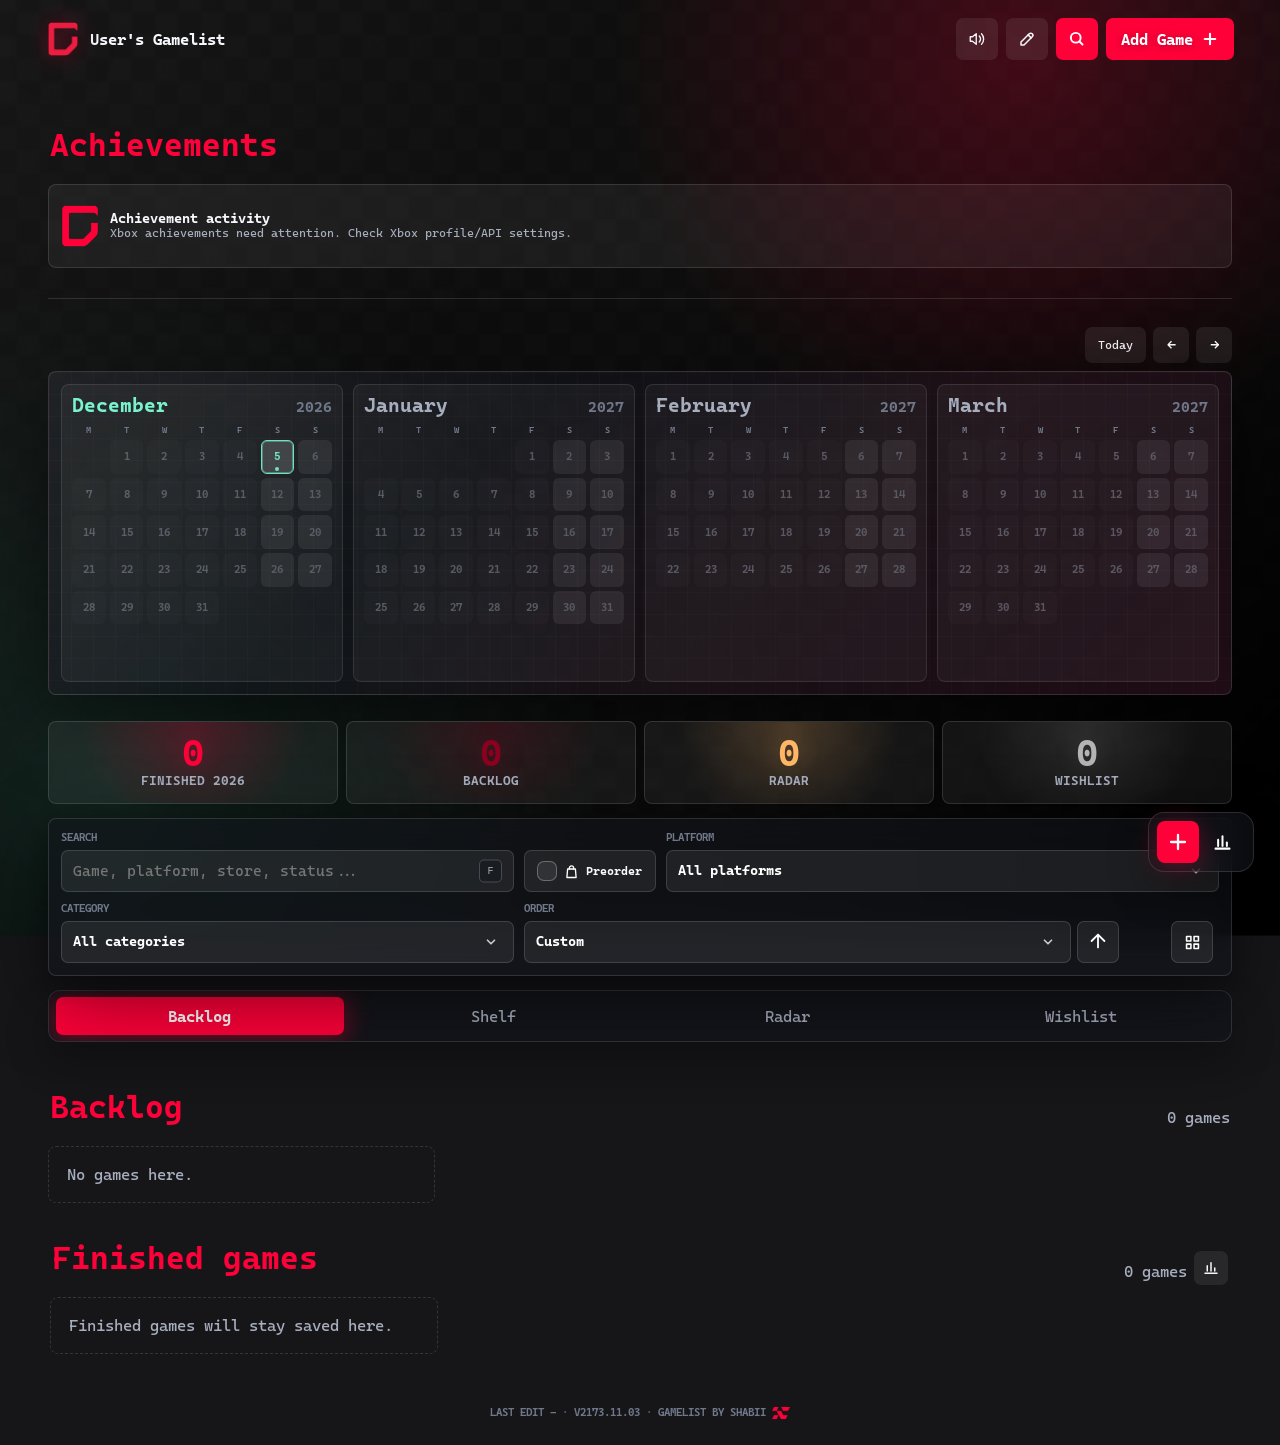
==== commit 20e4d079: "Sync from upstream while preserving local config" ====
--- a/index.html
+++ b/index.html
@@ -328,7 +328,7 @@
           <select id="tagFilter"></select>
         </label>
         <label class="collection-filter-field" hidden><span data-i18n="Region">Region</span><select id="collectionRegionFilter"><option value="all" data-i18n="All regions">All regions</option></select></label>
-        <label class="collection-filter-field" hidden><span data-i18n="Condition">Condition</span><select id="collectionConditionFilter"><option value="all" data-i18n="All conditions">All conditions</option><option value="complete" data-i18n="Complete">Complete</option><option value="complete-plus" data-i18n="Complete +">Complete +</option><option value="loose" data-i18n="Loose">Loose</option><option value="sealed" data-i18n="Sealed">Sealed</option></select></label>
+        <label class="collection-filter-field" hidden><span data-i18n="Condition">Condition</span><select id="collectionConditionFilter"><option value="all" data-i18n="All conditions">All conditions</option><option value="loose" data-i18n="Loose">Loose</option><option value="loose-plus" data-i18n="Loose +">Loose +</option><option value="complete" data-i18n="Complete">Complete</option><option value="complete-plus" data-i18n="Complete +">Complete +</option><option value="sealed" data-i18n="Sealed">Sealed</option></select></label>
         <label class="order-label">
           <span data-i18n="Order">Order</span>
           <div class="order-control">
--- a/styles.css
+++ b/styles.css
@@ -3358,6 +3358,10 @@
   text-transform: uppercase;
 }
 
+.eyebrow {
+  visibility: hidden !important;
+}
+
 h1,
 h2,
 h3,
@@ -3442,6 +3446,15 @@
   margin-bottom: 0;
   font-size: 17px;
   line-height: 1.2;
+}
+
+@media (min-width: 690px) {
+  .column-head h2,
+  .modal-head h2,
+  .detail-body h2,
+  .shelf-intro h1 {
+    margin-bottom: 8px;
+  }
 }
 
 .stats {
@@ -3589,7 +3602,7 @@
     color-mix(in srgb, var(--preorder-accent) 18%, transparent);
 }
 
-.preorder-count-pill .shopping-bag-icon {
+.preorder-count-pill :is(.shopping-bag-icon, .lend-hand-icon) {
   width: 13px;
   height: 13px;
   flex: 0 0 auto;
@@ -3617,6 +3630,7 @@
 .column-head .preorder-count-pill {
   margin-left: 0;
   margin-right: 0;
+  margin-bottom: 0;
 }
 
 .preorder-store-list {
@@ -4182,6 +4196,16 @@
   box-shadow:
     0 8px 20px color-mix(in srgb, var(--preorder-accent) 22%, transparent),
     0 0 20px color-mix(in srgb, var(--preorder-accent) 12%, transparent);
+}
+
+.release-day.today.has-preorder {
+  background: var(--accent-2);
+  border-color: var(--accent-2);
+  box-shadow: 0 8px 20px color-mix(in srgb, var(--accent-2) 22%, transparent);
+}
+
+.release-day.today.has-preorder > span {
+  color: #1b1000;
 }
 
 .release-day.today > span {
@@ -7586,7 +7610,7 @@
 
 .playtime-date-pill.live-playtime-pill.is-expanded .live-playtime-expanded {
   position: static;
-  margin-top: 2px;
+  margin-top: 0;
   opacity: 1;
   transform: none;
 }
@@ -7637,7 +7661,7 @@
     )
     .live-playtime-expanded {
     position: static;
-    margin-top: 2px;
+    margin-top: 0;
     opacity: 1;
     transform: none;
   }
@@ -13986,6 +14010,16 @@
   border-color: color-mix(in srgb, var(--preorder-accent) 34%, #000000);
   box-shadow: 0 8px 18px
     color-mix(in srgb, var(--preorder-accent) 16%, transparent);
+}
+
+html.theme-light .release-day.today.has-preorder {
+  background: var(--accent-2);
+  border-color: var(--accent-2);
+  box-shadow: 0 8px 20px color-mix(in srgb, var(--accent-2) 22%, transparent);
+}
+
+html.theme-light .release-day.today.has-preorder > span {
+  color: #1b1000 !important;
 }
 
 html.theme-light .stat-release {
@@ -19853,17 +19887,17 @@
   }
 
   #addGameForm.gamelist-target-editor .shelf-title-field {
-    grid-column: 2 / span 6;
+    grid-column: 2 / span 5;
     grid-row: 1;
   }
 
   #addGameForm.gamelist-target-editor .shelf-console-field {
-    grid-column: 8 / span 4;
+    grid-column: 7 / span 4;
     grid-row: 1;
   }
 
   #addGameForm.gamelist-target-editor .gamelist-target-digital-field {
-    grid-column: 12 / span 2;
+    grid-column: 11 / span 3;
     grid-row: 1;
     align-self: end;
     min-width: 0;
@@ -22092,6 +22126,9 @@
 .condition-loose {
   color: #ff6f85;
 }
+.condition-loose-plus {
+  color: #ff805e;
+}
 .play-status {
   color: #f7df69;
 }
@@ -22936,7 +22973,7 @@
 }
 
 #addGameForm #shelfGamelistTargetPicker,
-#addGameForm.digital-tracking-disabled .lookup-digital-check {
+#addGameForm.digital-tracking-disabled:not(.gamelist-target-editor) .lookup-digital-check {
   display: none !important;
 }
 
@@ -23063,11 +23100,6 @@
     grid-row: calc(
       var(--collection-extra-row) + var(--collection-owner-offset)
     ) !important;
-  }
-  #addGameForm.gamelist-target-editor.digital-tracking-disabled
-    .shelf-editor-grid.unified-game-editor-grid
-    > .shelf-console-field {
-    grid-column: 14 / span 12;
   }
 }
 
@@ -23775,6 +23807,10 @@
 .condition-pill.condition-loose {
   color: #ff7188;
   background: rgba(255, 91, 118, 0.1);
+}
+.condition-pill.condition-loose-plus {
+  color: #ff805e;
+  background: rgba(255, 128, 94, 0.1);
 }
 .condition-pill.condition-complete {
   color: #79f2ce;
@@ -24553,15 +24589,15 @@
   }
 
   #addGameForm.gamelist-target-editor .shelf-title-field {
-    grid-column: 2 / span 6;
+    grid-column: 2 / span 5;
     grid-row: 1;
   }
   #addGameForm.gamelist-target-editor .shelf-console-field {
-    grid-column: 8 / span 4;
+    grid-column: 7 / span 4;
     grid-row: 1;
   }
   #addGameForm.gamelist-target-editor .gamelist-target-digital-field {
-    grid-column: 12 / span 2;
+    grid-column: 11 / span 3;
     grid-row: 1;
   }
   #addGameForm.gamelist-target-editor .shelf-release-field {
@@ -24918,6 +24954,21 @@
 }
 
 @media (max-width: 689px) {
+  #addGameForm.gamelist-target-editor .shelf-editor-grid {
+    grid-template-columns: minmax(0, 1fr);
+  }
+
+  #addGameForm.gamelist-target-editor .shelf-editor-grid > :not(.shelf-editor-cover-preview) {
+    grid-column: 1 / -1 !important;
+    grid-row: auto;
+  }
+
+  #addGameForm.gamelist-target-editor .shelf-editor-grid > .shelf-editor-cover-preview {
+    grid-column: 1 / -1;
+    grid-row: auto;
+    width: min(160px, 100%);
+  }
+
   /* Shelf follows the shared markup: DLC, subscription, then release details. */
   #addGameForm.gamelist-target-editor .shelf-entitlement-field {
     order: 11;
@@ -25291,3 +25342,250 @@
     grid-template-columns: repeat(6, minmax(0, 1fr));
   }
 }
+
+/* Shelf lending shares owner colors and the preorder count layout. */
+.lent-count-pill {
+  --preorder-accent: #b4ed32;
+  --preorder-accent-text: #152000;
+}
+:is(.game-card, .game-row).lent-card {
+  background: repeating-linear-gradient(135deg, color-mix(in srgb, var(--lent-color, var(--accent)) 14%, transparent) 0 6px, transparent 6px 12px), var(--panel) !important;
+  border-color: color-mix(in srgb, var(--lent-color, var(--accent)) 36%, transparent);
+}
+.shelf-lending-fields, .shelf-lending-fields > label, .shelf-lending-modal > label {
+  display: grid;
+  gap: 8px;
+  min-width: 0;
+}
+.shelf-lending-fields { align-self: start; }
+.shelf-lending-fields input { width: 100%; min-width: 0; box-sizing: border-box; }
+.shelf-lending-dialog { width: min(440px, calc(100vw - 32px)); }
+.shelf-lending-modal { width: 100%; box-sizing: border-box; }
+.shelf-lending-modal > p { overflow-wrap: anywhere; }
+.shelf-lending-error { color: var(--danger, #ff7777); }
+.shelf-grid .game-card .card-actions:has(.shelf-lend-action) { display: flex; flex-wrap: nowrap; align-items: center; gap: 6px; width: 100%; min-width: 0; }
+.shelf-grid .shelf-lend-action { flex: 0 0 auto; white-space: nowrap; }
+.shelf-grid .game-row-actions-bottom:has(.shelf-lend-action) { display: flex; flex-wrap: wrap; gap: 6px; }
+.lent-badge { max-width: 100%; overflow-wrap: anywhere; }
+
+.shelf-lent-field[hidden] { display: none; }
+.shelf-lend-action svg {
+  width: 18px;
+  height: 18px;
+  flex: 0 0 18px;
+  stroke: currentColor;
+}
+
+.shelf-lending-modal .modal-head { justify-content: space-between; align-items: flex-start; }
+.shelf-lending-modal .modal-head h2 { min-width: 0; margin: 0; }
+.shelf-lending-modal .modal-head > button { flex: 0 0 auto; margin-left: auto; }
+.shelf-lending-game { display: flex; align-items: center; gap: 14px; margin-bottom: 16px; }
+.shelf-lending-game strong { min-width: 0; overflow-wrap: anywhere; }
+.shelf-lending-cover { width: 64px; height: 88px; flex: 0 0 64px; object-fit: contain; border-radius: 5px; background: var(--panel); }
+.shelf-lending-modal > label { gap: 4px; }
+.shelf-lending-modal > label > span { margin-bottom: 0; }
+
+/* Keep Shelf ownership, borrower and achievement inputs on the same baseline. */
+#addGameForm .shelf-lending-fields > label,
+#addGameForm .shelf-achievement-search-field {
+  display: flex;
+  flex-direction: column;
+  justify-content: flex-end;
+  gap: 6px;
+  min-width: 0;
+}
+#addGameForm .shelf-lending-fields > label > span,
+#addGameForm .shelf-achievement-search-field > span { margin-bottom: 0; }
+#addGameForm .shelf-lending-fields input,
+#addGameForm .shelf-achievement-search-field input { height: 44px; min-height: 44px; box-sizing: border-box; }
+#addGameForm .shelf-lending-fields > .shelf-lent-field[hidden] { display: none; }
+@media (min-width: 690px) {
+  #addGameForm .shelf-lending-fields:has(> .shelf-lent-field:not([hidden])) {
+    grid-template-columns: repeat(2, minmax(0, 1fr));
+    gap: 12px;
+    align-self: end;
+    align-items: end;
+  }
+  #addGameForm .shelf-achievement-search-field { align-self: end; }
+}
+@media (max-width: 689px) {
+  #addGameForm .shelf-lending-fields { grid-template-columns: minmax(0, 1fr); gap: 12px; }
+}
+
+.shelf-lending-info { display: flex; flex-direction: column; align-items: flex-start; min-width: 0; }
+
+/* Lending actions share a single row instead of inheriting fixed button widths. */
+.shelf-grid .game-card .card-actions > .shelf-lend-action,
+.shelf-grid .game-card .card-actions > .shelf-add-backlog-action {
+  width: auto;
+  min-width: 0;
+  flex: 0 1 auto;
+  white-space: nowrap;
+}
+@media (max-width: 689px) {
+  .shelf-grid .game-card .card-actions:has(.shelf-lend-action) > :is(.shelf-lend-action, .shelf-add-backlog-action) {
+    padding-inline: 8px;
+    gap: 5px;
+    font-size: 12px;
+  }
+}
+@media (max-width: 380px) {
+  .shelf-grid .game-card .card-actions:has(.shelf-lend-action) { gap: 4px; }
+  .shelf-grid .game-card .card-actions:has(.shelf-lend-action) > :is(.shelf-lend-action, .shelf-add-backlog-action) {
+    padding-inline: 6px;
+    gap: 4px;
+    font-size: 11px;
+  }
+}
+
+/* Opaque controls keep the lending stripes behind their surfaces. */
+:is(.game-card, .game-row).lent-card :is(.card-actions, .game-row-actions) button,
+.game-card.lent-card .edit-action {
+  background: linear-gradient(rgba(255, 255, 255, 0.08), rgba(255, 255, 255, 0.08)), var(--bg);
+}
+:is(.game-card, .game-row).lent-card :is(.card-actions, .game-row-actions) .danger-button {
+  background: linear-gradient(rgba(255, 111, 133, 0.12), rgba(255, 111, 133, 0.12)), var(--bg);
+}
+:is(.game-card, .game-row).lent-card :is(.card-actions, .game-row-actions) button:hover {
+  background: linear-gradient(color-mix(in srgb, var(--accent) 20%, transparent), color-mix(in srgb, var(--accent) 20%, transparent)), var(--bg);
+}
+.shelf-return-action svg { width: 18px; height: 18px; flex-shrink: 0; }
+
+/* Fill Shelf cards with the same 36px action controls as the other lists. */
+.shelf-page .shelf-grid .game-card .card-actions:has(> .shelf-add-backlog-action) {
+  display: flex;
+  flex-wrap: nowrap;
+  justify-self: stretch;
+  align-items: stretch;
+  width: 100%;
+  max-width: 100%;
+  gap: 8px;
+}
+.shelf-page .shelf-grid .game-card .card-actions:has(> .shelf-add-backlog-action) > button {
+  box-sizing: border-box;
+  height: 36px;
+  min-height: 36px;
+  max-height: 36px;
+}
+.shelf-page .shelf-grid .game-card .card-actions:has(> .shelf-add-backlog-action) > :is(.shelf-lend-action, .shelf-add-backlog-action) {
+  flex: 1 1 auto;
+  width: auto;
+  padding-block: 6px;
+}
+.shelf-page .shelf-grid .game-card .card-actions:has(> .shelf-add-backlog-action) > .shelf-card-delete-action {
+  flex: 0 0 36px;
+  width: 36px;
+  min-width: 36px;
+  max-width: 36px;
+  padding: 0;
+}
+
+/* The edit control must not stretch Backlog's title row when hidden. */
+#backlog .card-list:not(.list-view) .game-card:not(.playing-card) .title-line {
+  padding-right: 42px;
+  grid-template-columns: minmax(0, 1fr);
+}
+#backlog .card-list:not(.list-view) .game-card:not(.playing-card) .title-line > .edit-action {
+  position: absolute;
+  top: 10px;
+  right: 10px;
+}
+#backlog .card-list:not(.list-view) .game-card.has-trailer .title-line { padding-right: 86px; }
+
+/* Keep list lending actions compact until the full desktop layout. */
+@media (max-width: 1919px) {
+  .shelf-grid.list-view .game-row .game-row-actions .game-row-actions-bottom > .shelf-lend-action {
+    box-sizing: border-box;
+    width: var(--list-icon-size, 36px);
+    min-width: var(--list-icon-size, 36px);
+    max-width: var(--list-icon-size, 36px);
+    height: var(--list-icon-size, 36px);
+    min-height: var(--list-icon-size, 36px);
+    max-height: var(--list-icon-size, 36px);
+    flex: 0 0 var(--list-icon-size, 36px);
+    aspect-ratio: 1;
+    padding: 0;
+    gap: 0;
+  }
+  .shelf-grid.list-view .game-row .game-row-actions .game-row-actions-bottom > .shelf-lend-action > span { display: none; }
+}
+
+@media (max-width: 1919px) {
+  .card-list.list-view .game-row .game-row-actions .game-row-actions-bottom > .shelf-return-action {
+    box-sizing: border-box;
+    width: var(--list-icon-size, 36px);
+    min-width: var(--list-icon-size, 36px);
+    max-width: var(--list-icon-size, 36px);
+    height: var(--list-icon-size, 36px);
+    min-height: var(--list-icon-size, 36px);
+    max-height: var(--list-icon-size, 36px);
+    flex: 0 0 var(--list-icon-size, 36px);
+    padding: 0;
+    gap: 0;
+  }
+  .card-list.list-view .game-row .game-row-actions .game-row-actions-bottom > .shelf-return-action > span { display: none; }
+}
+
+@media (max-width: 689px) {
+  .shelf-grid.list-view .game-row .game-row-actions-bottom:has(> .shelf-lend-action) {
+    display: flex;
+    flex-wrap: nowrap;
+    align-items: center;
+    justify-content: flex-end;
+    width: 100%;
+    min-width: 0;
+    gap: 4px;
+  }
+  .shelf-grid.list-view .game-row .game-row-actions-bottom:has(> .shelf-lend-action) > .shelf-add-backlog-action {
+    box-sizing: border-box;
+    flex: 1 1 0;
+    width: auto !important;
+    min-width: 0;
+    height: 32px;
+    min-height: 32px;
+    max-height: 32px;
+    padding: 5px 7px;
+    gap: 4px;
+    font-size: 10px;
+  }
+}
+
+/* Radar and Wishlist list actions use a shared control height. */
+:is(#upcoming, #wanted) .card-list.list-view .game-row-actions {
+  --list-action-height: 36px;
+}
+:is(#upcoming, #wanted) .card-list.list-view .game-row-actions :is(.row-edit-action, .row-delete-action, .row-backlog-action) {
+  box-sizing: border-box;
+  height: var(--list-action-height);
+  min-height: var(--list-action-height);
+  max-height: var(--list-action-height);
+  padding-block: 0;
+}
+@media (max-width: 689px) {
+  :is(#upcoming, #wanted) .card-list.list-view .game-row-actions { --list-action-height: 32px; }
+}
+
+.shelf-lending-modal .modal-actions .primary-button > svg {
+  width: 18px;
+  height: 18px;
+  flex: 0 0 18px;
+  stroke: currentColor;
+}
+
+/* List lending controls follow the same desktop/mobile sizes as Edit and Delete. */
+@media (max-width: 689px) {
+  :is(.shelf-grid, .card-list).list-view .game-row-actions { --list-icon-size: 32px; }
+}
+
+/* On desktop, keep returning a lent game ahead of adding it to Backlog. */
+@media (min-width: 690px) {
+  .shelf-grid .card-actions > .shelf-lend-action[data-action="lend"],
+  .shelf-grid.list-view .game-row-actions-bottom > .shelf-lend-action[data-action="lend"] { order: 1; }
+  .shelf-grid .card-actions > .shelf-add-backlog-action,
+  .shelf-grid.list-view .game-row-actions-bottom > .shelf-add-backlog-action { order: 0; }
+  .shelf-grid .card-actions > .shelf-lend-action[data-action="returned"],
+  .shelf-grid.list-view .game-row-actions-bottom > .shelf-lend-action[data-action="returned"] { order: -1; }
+  .shelf-grid .card-actions > .shelf-card-delete-action { order: 2; }
+}
+
+.shelf-page .shelf-grid .game-card .card-actions > .shelf-add-backlog-action { padding-block: 6px; }
--- a/collection-workspace.css
+++ b/collection-workspace.css
@@ -442,6 +442,9 @@
 
 /* Mobile branding floats behind the controls instead of taking up page space. */
 @media (max-width: 689px) {
+  .shell > .playing-section {
+    z-index: 20;
+  }
   body > .topbar {
     position: fixed;
     inset: auto auto
@@ -808,3 +811,8 @@
     display: block;
   }
 }
+
+/* Count tooltips must escape the mobile board and overlap the sticky list tabs. */
+@media (max-width: 689px) {
+  .board { overflow: visible; }
+}
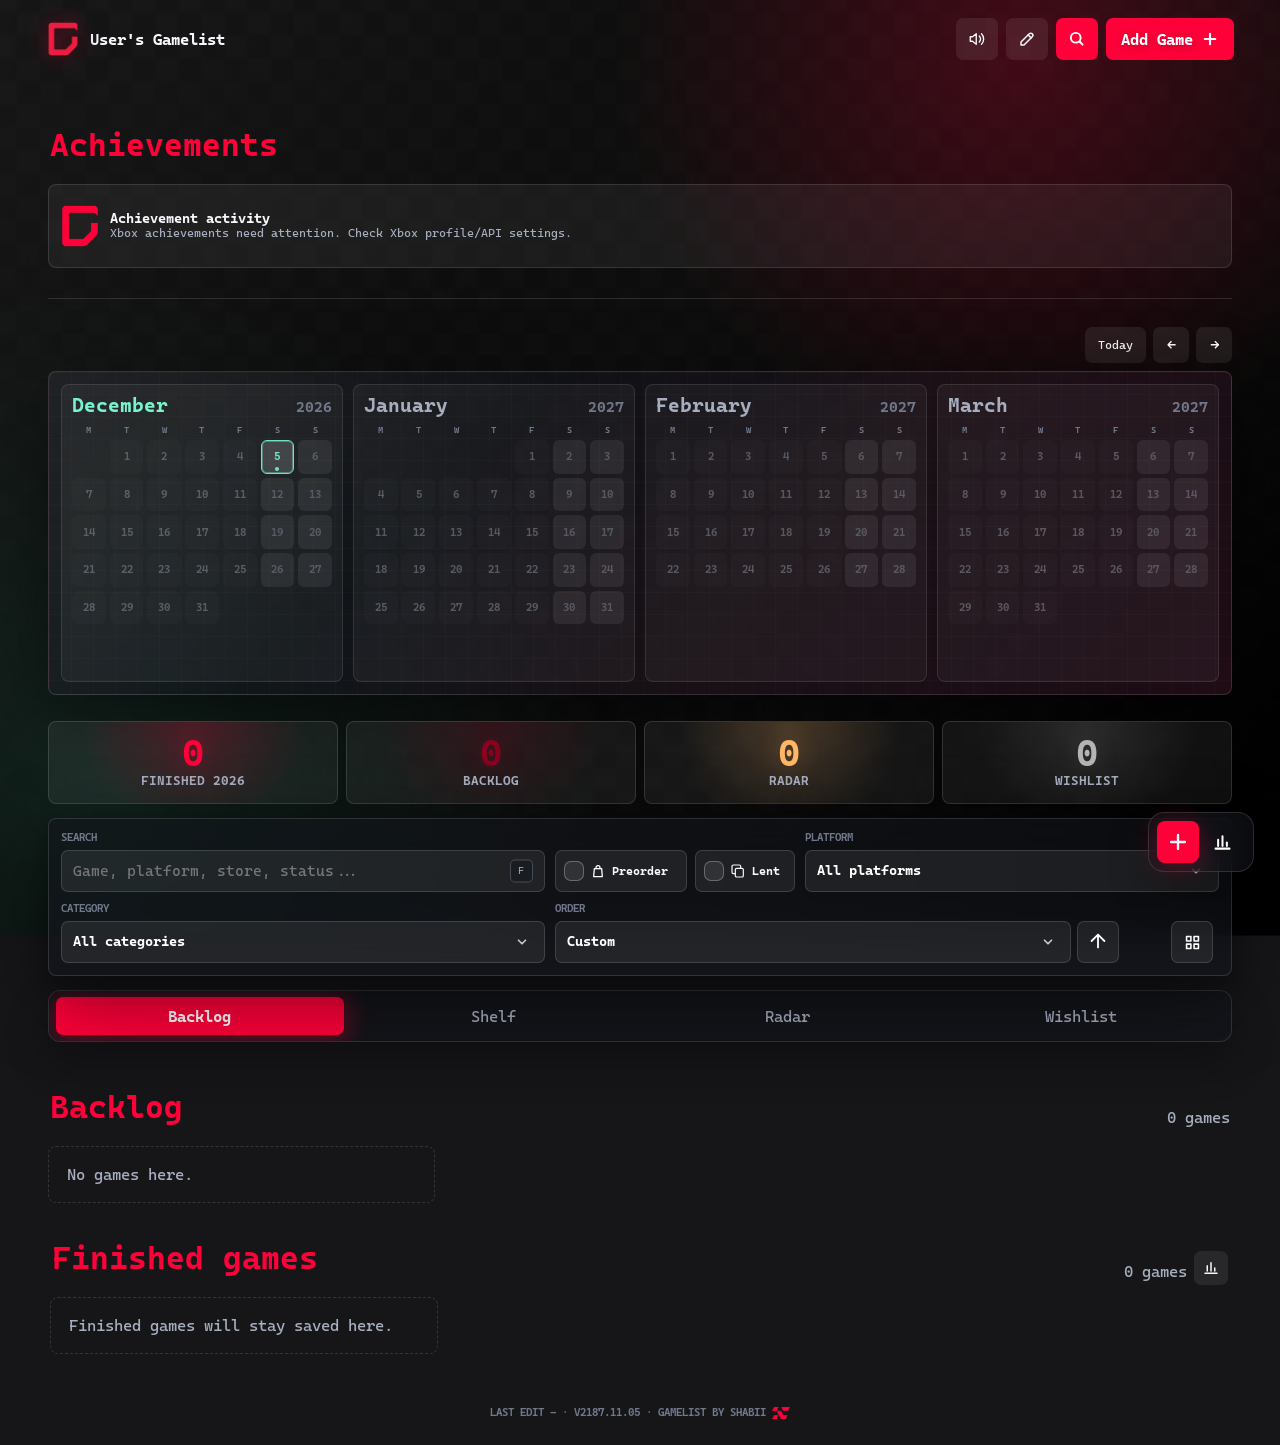
==== commit 70917fcb: "Sync from upstream while preserving local config" ====
--- a/index.html
+++ b/index.html
@@ -314,11 +314,18 @@
             <span data-svg-asset="icons/navigation/search-mobile"></span>
           </span>
         </label>
+        <div class="toolbar-status-filters">
         <label class="check-filter toggle-check toolbar-check">
           <input id="preorderedFilter" type="checkbox">
           <span data-svg-asset="icons/actions/shopping-bag-2"></span>
           <span data-i18n="Preorder">Preorder</span>
         </label>
+        <label class="check-filter toggle-check toolbar-check">
+          <input id="lentFilter" type="checkbox">
+          <span data-svg-asset="icons/actions/lend-hand"></span>
+          <span data-i18n="Lent">Lent</span>
+        </label>
+        </div>
         <label>
           <span data-i18n="Platform">Platform</span>
           <select id="platformFilter"></select>
--- a/styles.css
+++ b/styles.css
@@ -11493,6 +11493,7 @@
 
 #detailDialog {
   width: min(980px, calc(100vw - 24px));
+  border-radius: 12px;
 }
 
 #historyDialog {
@@ -11787,7 +11788,7 @@
     var(--grid-x) var(--grid-y),
     var(--grid-x) var(--grid-y),
     center;
-  border-radius: 8px;
+  border-radius: 12px;
   backdrop-filter: blur(8px) saturate(1.08);
 }
 
@@ -14729,11 +14730,17 @@
 
 .detail-body {
   min-width: 0;
-  padding-right: 34px;
 }
 
 .detail-body h2 {
   margin-bottom: 4px;
+  overflow-wrap: anywhere;
+}
+
+@media (min-width: 690px) {
+  .detail-body h2 {
+    padding-right: 84px;
+  }
 }
 
 .detail-body #detailDescription {
@@ -14745,15 +14752,12 @@
 
 .detail-trophies {
   margin-top: 10px;
+  padding-top: 8px;
   border-top: 1px solid var(--line);
 }
 
 #detailTrophies {
   padding-top: 8px;
-}
-
-.detail-condition.price-panel-hidden:not([hidden]) ~ .detail-trophies {
-  border-top: 0;
 }
 
 .detail-trophies-head {
@@ -22309,13 +22313,16 @@
 }
 
 .detail-note {
-  margin-top: 16px;
-  padding: 12px;
+  margin-top: 12px;
+  margin-bottom: 12px;
+  padding: 8px 10px;
   color: var(--muted);
   border-left: 3px solid var(--accent);
-  border-radius: 0 7px 7px 0;
+  border-radius: 0 8px 8px 0;
   background: rgba(255, 255, 255, 0.05);
-  line-height: 1.55;
+  font-size: 13px;
+  line-height: 1.45;
+  overflow-wrap: anywhere;
 }
 
 .physical-id-grid {
@@ -23000,6 +23007,20 @@
   padding: 8px 12px;
 }
 
+.shelf-only-backlog-check {
+  box-sizing: border-box;
+  min-height: 44px;
+  padding: 8px 12px;
+}
+
+#shelfGamelistPreorderStreamRow.has-playing-option.has-only-backlog-option {
+  grid-template-columns: repeat(3, minmax(0, 1fr));
+}
+
+#shelfGamelistPreorderStreamRow.has-playing-option.has-only-backlog-option.has-stream {
+  grid-template-columns: repeat(4, minmax(0, 1fr));
+}
+
 #shelfGamelistPreorderStreamRow.has-collection-option {
   grid-template-columns: minmax(0, 1fr);
 }
@@ -23022,16 +23043,62 @@
   padding: 8px 12px;
 }
 
+@media (min-width: 690px) {
+  #shelfGamelistPreorderStreamRow.has-playing-option,
+  #shelfGamelistPreorderStreamRow.has-playing-option.has-stream,
+  #shelfGamelistPreorderStreamRow.has-playing-option.has-only-backlog-option,
+  #shelfGamelistPreorderStreamRow.has-playing-option.has-only-backlog-option.has-stream {
+    grid-template-columns: repeat(2, minmax(0, 1fr));
+  }
+
+  #shelfGamelistPreorderStreamRow.has-playing-option .shelf-add-collection-check {
+    grid-column: 1 / -1;
+    grid-row: 1;
+  }
+
+  #shelfGamelistPreorderStreamRow.has-only-backlog-option .shelf-add-collection-check {
+    grid-column: 1;
+  }
+
+  #shelfGamelistPreorderStreamRow.has-only-backlog-option .shelf-only-backlog-check {
+    grid-column: 2;
+    grid-row: 1;
+  }
+
+  #shelfGamelistPreorderStreamRow.has-playing-option .shelf-gamelist-playing-field {
+    grid-column: 1;
+    grid-row: 2;
+  }
+
+  #shelfGamelistPreorderStreamRow.has-playing-option .shelf-gamelist-stream-field {
+    grid-column: 2;
+    grid-row: 2;
+  }
+}
+
+#shelfGamelistPreorderStreamRow.has-playing-option:not(.has-stream) .shelf-gamelist-playing-field {
+  grid-column: 1 / -1;
+}
+
 #addGameForm.shelf-gamelist-import-mini #shelfGamelistListControls {
   margin-bottom: 12px;
 }
 
 @media (max-width: 689px) {
+  #shelfGamelistPreorderStreamRow.has-playing-option.has-only-backlog-option,
+  #shelfGamelistPreorderStreamRow.has-playing-option.has-only-backlog-option.has-stream {
+    grid-template-columns: repeat(2, minmax(0, 1fr));
+  }
+
+  #shelfGamelistPreorderStreamRow.has-playing-option.has-only-backlog-option .shelf-add-collection-check {
+    grid-column: auto;
+  }
+
   #shelfGamelistPreorderStreamRow.has-playing-option.has-stream {
     grid-template-columns: repeat(2, minmax(0, 1fr));
   }
 
-  #shelfGamelistPreorderStreamRow.has-playing-option.has-stream
+  #shelfGamelistPreorderStreamRow.has-playing-option.has-stream:not(.has-only-backlog-option)
     .shelf-add-collection-check {
     grid-column: 1 / -1;
   }
@@ -23506,7 +23573,6 @@
   padding-top: 14px;
   padding-bottom: 14px;
   border-top: 1px solid var(--line);
-  border-bottom: 1px solid var(--line);
 }
 
 .detail-guides[hidden] {
@@ -23736,12 +23802,13 @@
   margin: 0;
 }
 .shelf-card-notes {
-  min-height: calc(1.45em + 20px);
-  padding: 10px 12px;
+  min-height: calc(1.4em + 16px);
+  max-height: calc(2.8em + 16px);
+  padding: 8px 10px;
   color: color-mix(in srgb, var(--text) 84%, var(--muted));
   border-left: 3px solid var(--accent);
-  border-radius: 0 6px 6px 0;
-  background: rgba(0, 0, 0, 0.26);
+  border-radius: 0 8px 8px 0;
+  background: rgba(255, 255, 255, 0.05);
   backdrop-filter: blur(18px) saturate(130%);
   -webkit-backdrop-filter: blur(18px) saturate(130%);
   font-size: 11px;
@@ -25480,17 +25547,19 @@
   padding: 0;
 }
 
-/* The edit control must not stretch Backlog's title row when hidden. */
-#backlog .card-list:not(.list-view) .game-card:not(.playing-card) .title-line {
+/* Keep edit controls from stretching single-line card titles. */
+:is(#backlog, #upcoming, #wanted) .card-list:not(.list-view) .game-card:not(.playing-card) .title-line,
+.shelf-grid:not(.list-view) .game-card .title-line {
   padding-right: 42px;
   grid-template-columns: minmax(0, 1fr);
 }
-#backlog .card-list:not(.list-view) .game-card:not(.playing-card) .title-line > .edit-action {
+:is(#backlog, #upcoming, #wanted) .card-list:not(.list-view) .game-card:not(.playing-card) .title-line > .edit-action,
+.shelf-grid:not(.list-view) .game-card .title-line > .edit-action {
   position: absolute;
   top: 10px;
   right: 10px;
 }
-#backlog .card-list:not(.list-view) .game-card.has-trailer .title-line { padding-right: 86px; }
+:is(#backlog, #upcoming, #wanted) .card-list:not(.list-view) .game-card.has-trailer .title-line { padding-right: 86px; }
 
 /* Keep list lending actions compact until the full desktop layout. */
 @media (max-width: 1919px) {
--- a/collection-workspace.css
+++ b/collection-workspace.css
@@ -440,9 +440,10 @@
   }
 }
 
-/* Mobile branding floats behind the controls instead of taking up page space. */
+/* Keep the mobile gradient below cards and the branding above them. */
 @media (max-width: 689px) {
-  .shell > .playing-section {
+  .shell > .playing-section .playing-current {
+    position: relative;
     z-index: 20;
   }
   body > .topbar {
@@ -453,7 +454,7 @@
           var(--mobile-control-height, 68px) - 8px
       )
       50%;
-    z-index: 19;
+    z-index: 21;
     display: grid;
     grid-template-columns: minmax(0, 1fr) auto auto;
     align-items: center;
@@ -479,10 +480,19 @@
       filter 220ms ease;
   }
   body > .topbar::before {
+    content: none;
+  }
+  body::after {
     content: "";
-    position: absolute;
-    z-index: -1;
-    inset: -112px -14px -18px;
+    position: fixed;
+    z-index: 19;
+    left: 50%;
+    bottom: calc(max(6px, env(safe-area-inset-bottom)) + var(--mobile-control-height, 68px) - 18px);
+    width: calc(95% + 28px);
+    height: 190px;
+    transform: translateX(-50%) scale(1.35);
+    opacity: 1;
+    transition: opacity 220ms ease;
     pointer-events: none;
     background:
       radial-gradient(circle at 78% 9%, var(--glow-primary), transparent 30%),
@@ -551,8 +561,13 @@
     filter: blur(4px);
     pointer-events: none;
   }
+  body:has(> .topbar.is-scroll-hidden)::after,
+  body.dialog-open::after {
+    opacity: 0;
+  }
   @media (prefers-reduced-motion: reduce) {
-    body > .topbar {
+    body > .topbar,
+    body::after {
       transition: opacity 100ms linear;
     }
   }
@@ -816,3 +831,99 @@
 @media (max-width: 689px) {
   .board { overflow: visible; }
 }
+
+/* Keep the shared status toggles together in both toolbar layouts. */
+.toolbar > .toolbar-status-filters {
+  display: flex;
+  align-items: flex-end;
+  align-self: end;
+  gap: 8px;
+  min-width: 0;
+}
+.toolbar .toolbar-status-filters > .toolbar-check {
+  width: auto;
+  flex: 0 0 auto;
+  box-sizing: border-box;
+  padding-inline: 8px;
+  white-space: nowrap;
+}
+@media (min-width: 690px) {
+  .toolbar:not(.collection-toolbar) {
+    grid-template-columns: minmax(0, 1fr) 240px minmax(0, .65fr) 90px;
+    grid-template-areas: "search status platform platform" "category order order view";
+  }
+  .toolbar.collection-toolbar {
+    grid-template-columns: calc((100% - 360px) / 1.65) minmax(70px, 1fr) minmax(100px, 1fr) minmax(160px, 1.2fr) 90px;
+    grid-template-areas: "search search status platform platform" "category region condition order view";
+  }
+  .toolbar.glass > .search { grid-area: search !important; }
+  .toolbar.glass > .toolbar-status-filters { grid-area: status !important; }
+  .toolbar.glass > label:has(#platformFilter) { grid-area: platform !important; }
+  .toolbar.glass > label:has(#tagFilter) { grid-area: category !important; }
+  .toolbar.glass > label:has(#collectionRegionFilter) { grid-area: region !important; }
+  .toolbar.glass > label:has(#collectionConditionFilter) { grid-area: condition !important; }
+  .toolbar.glass > .order-label { grid-area: order !important; }
+  .toolbar.glass > .library-view-controls { grid-area: view !important; }
+}
+@media (min-width: 690px) and (max-width: 800px) {
+  .toolbar.collection-toolbar {
+    --shelf-status-gap: 8px;
+    grid-template-columns: calc((100% - 354px) / 1.65) minmax(70px, 1fr) minmax(100px, 1fr) minmax(160px, 1.2fr) 90px;
+  }
+}
+/* Let Search use the space beside the single Shelf toggle on two-row toolbars. */
+@media (min-width: 690px) and (max-width: 1300px) {
+  .toolbar.collection-toolbar > .search {
+    grid-column: 1 / 4 !important;
+    width: calc(100% - 100px - var(--shelf-status-gap, 10px));
+  }
+  .toolbar.collection-toolbar > .toolbar-status-filters {
+    justify-self: end;
+  }
+}
+@media (min-width: 1301px) {
+  .toolbar {
+    --toolbar-category-width: clamp(130px, 14vw, 220px);
+    --toolbar-platform-width: clamp(90px, 9vw, 160px);
+  }
+  .toolbar:not(.collection-toolbar) {
+    grid-template-columns: minmax(180px, 2.05fr) 240px var(--toolbar-platform-width) var(--toolbar-category-width) minmax(190px, .75fr) 90px;
+    grid-template-areas: "search status platform category order view";
+  }
+  .toolbar.collection-toolbar {
+    grid-template-columns: minmax(100px, 1.6fr) 100px var(--toolbar-platform-width) var(--toolbar-category-width) minmax(90px, .6fr) minmax(110px, .85fr) minmax(150px, .7fr) 90px;
+    grid-template-areas: "search status platform category region condition order view";
+  }
+}
+@media (min-width: 1600px) {
+  .toolbar {
+    --toolbar-platform-width: clamp(160px, 14vw, 360px);
+    --toolbar-category-width: clamp(220px, 20vw, 500px);
+  }
+  .toolbar:not(.collection-toolbar) {
+    grid-template-columns: minmax(180px, 1fr) 240px var(--toolbar-platform-width) var(--toolbar-category-width) 190px 90px;
+  }
+  .toolbar.collection-toolbar {
+    grid-template-columns: minmax(100px, 1fr) 100px var(--toolbar-platform-width) var(--toolbar-category-width) 90px 110px 150px 90px;
+  }
+}
+@media (max-width: 689px) {
+  .toolbar > .toolbar-status-filters { grid-column: 1 / -1; }
+}
+.toolbar .toolbar-status-filters > label:has(#preorderedFilter) { width: 132px !important; }
+.toolbar .toolbar-status-filters > label:has(#lentFilter) { width: 100px !important; }
+.toolbar .toolbar-status-filters svg { width: 16px; height: 16px; min-width: 16px; flex: 0 0 16px; }
+
+@media (max-width: 689px) {
+  .toolbar > .toolbar-status-filters {
+    display: grid;
+    grid-template-columns: repeat(auto-fit, minmax(min(100%, 132px), 1fr));
+    width: 100%;
+  }
+
+  .toolbar .toolbar-status-filters > label:has(:is(#preorderedFilter, #lentFilter)) {
+    grid-column: auto !important;
+    width: 100% !important;
+    min-width: 0;
+  }
+}
